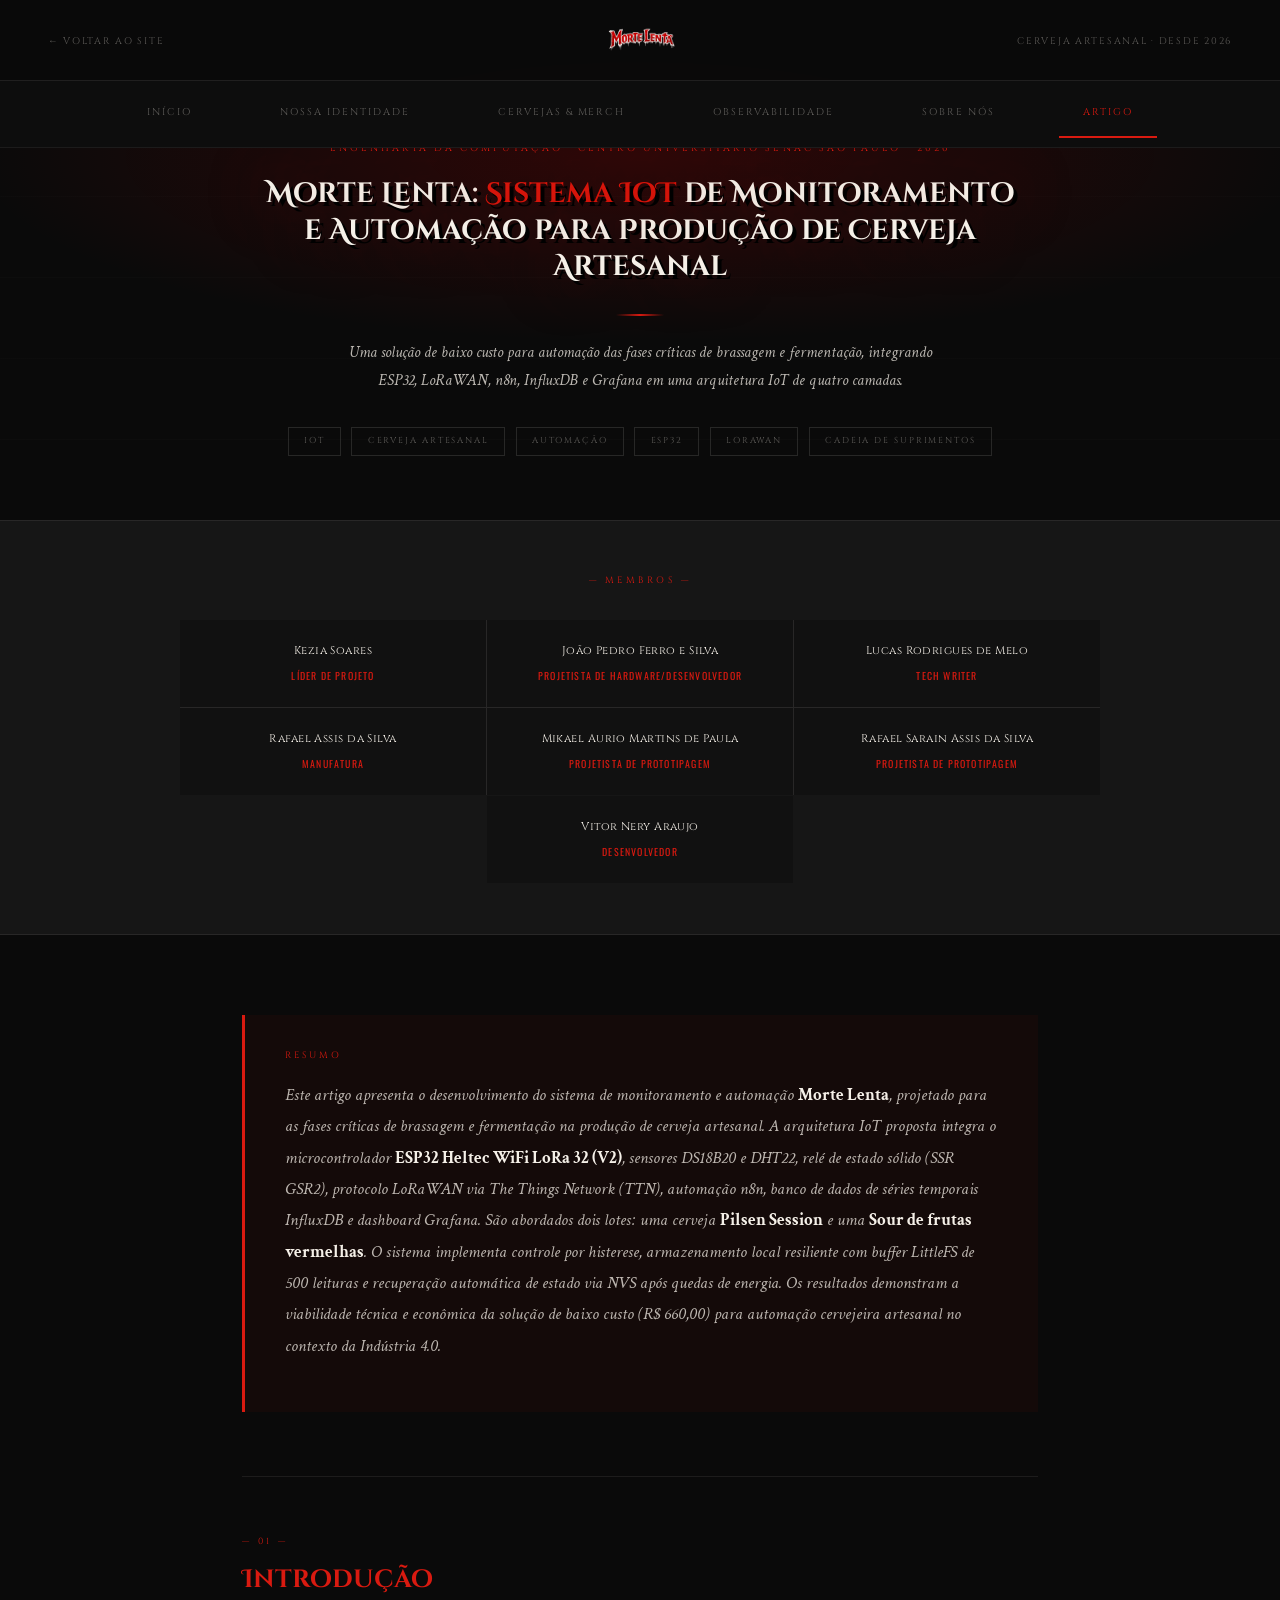
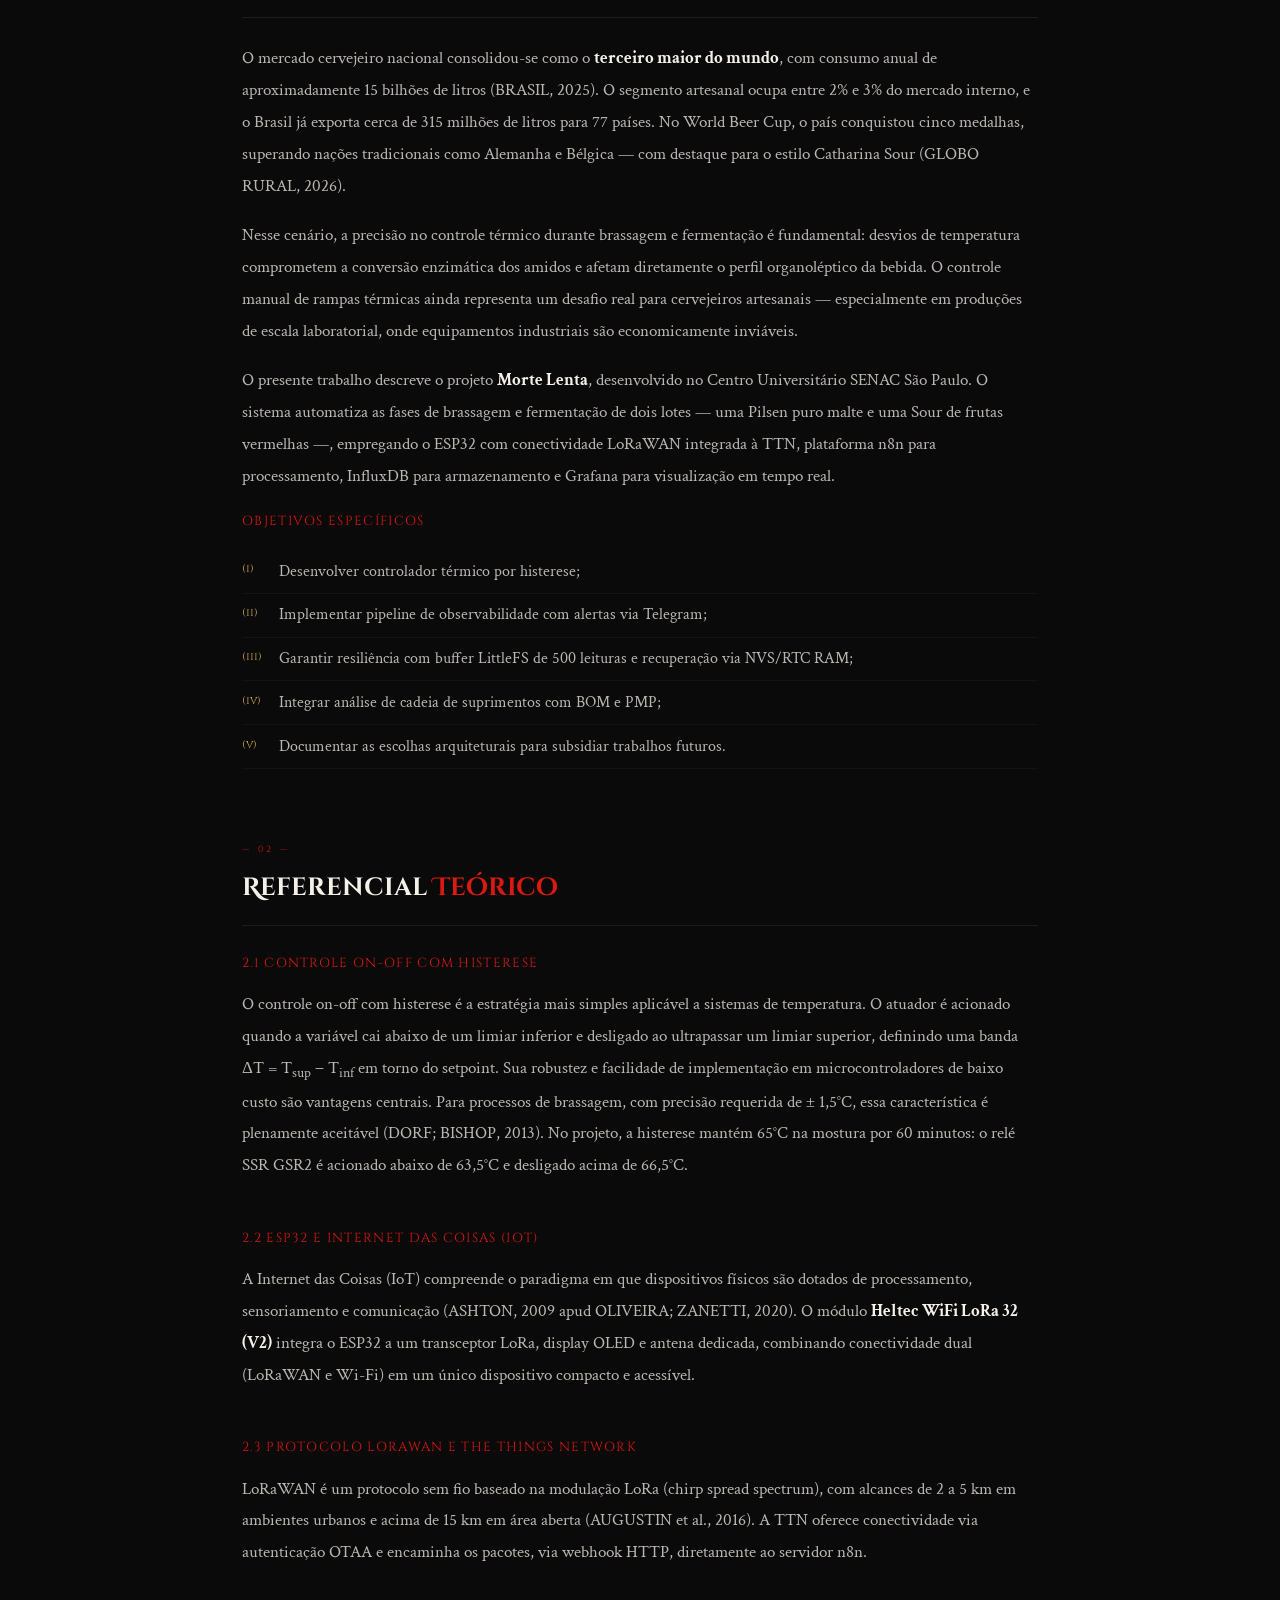
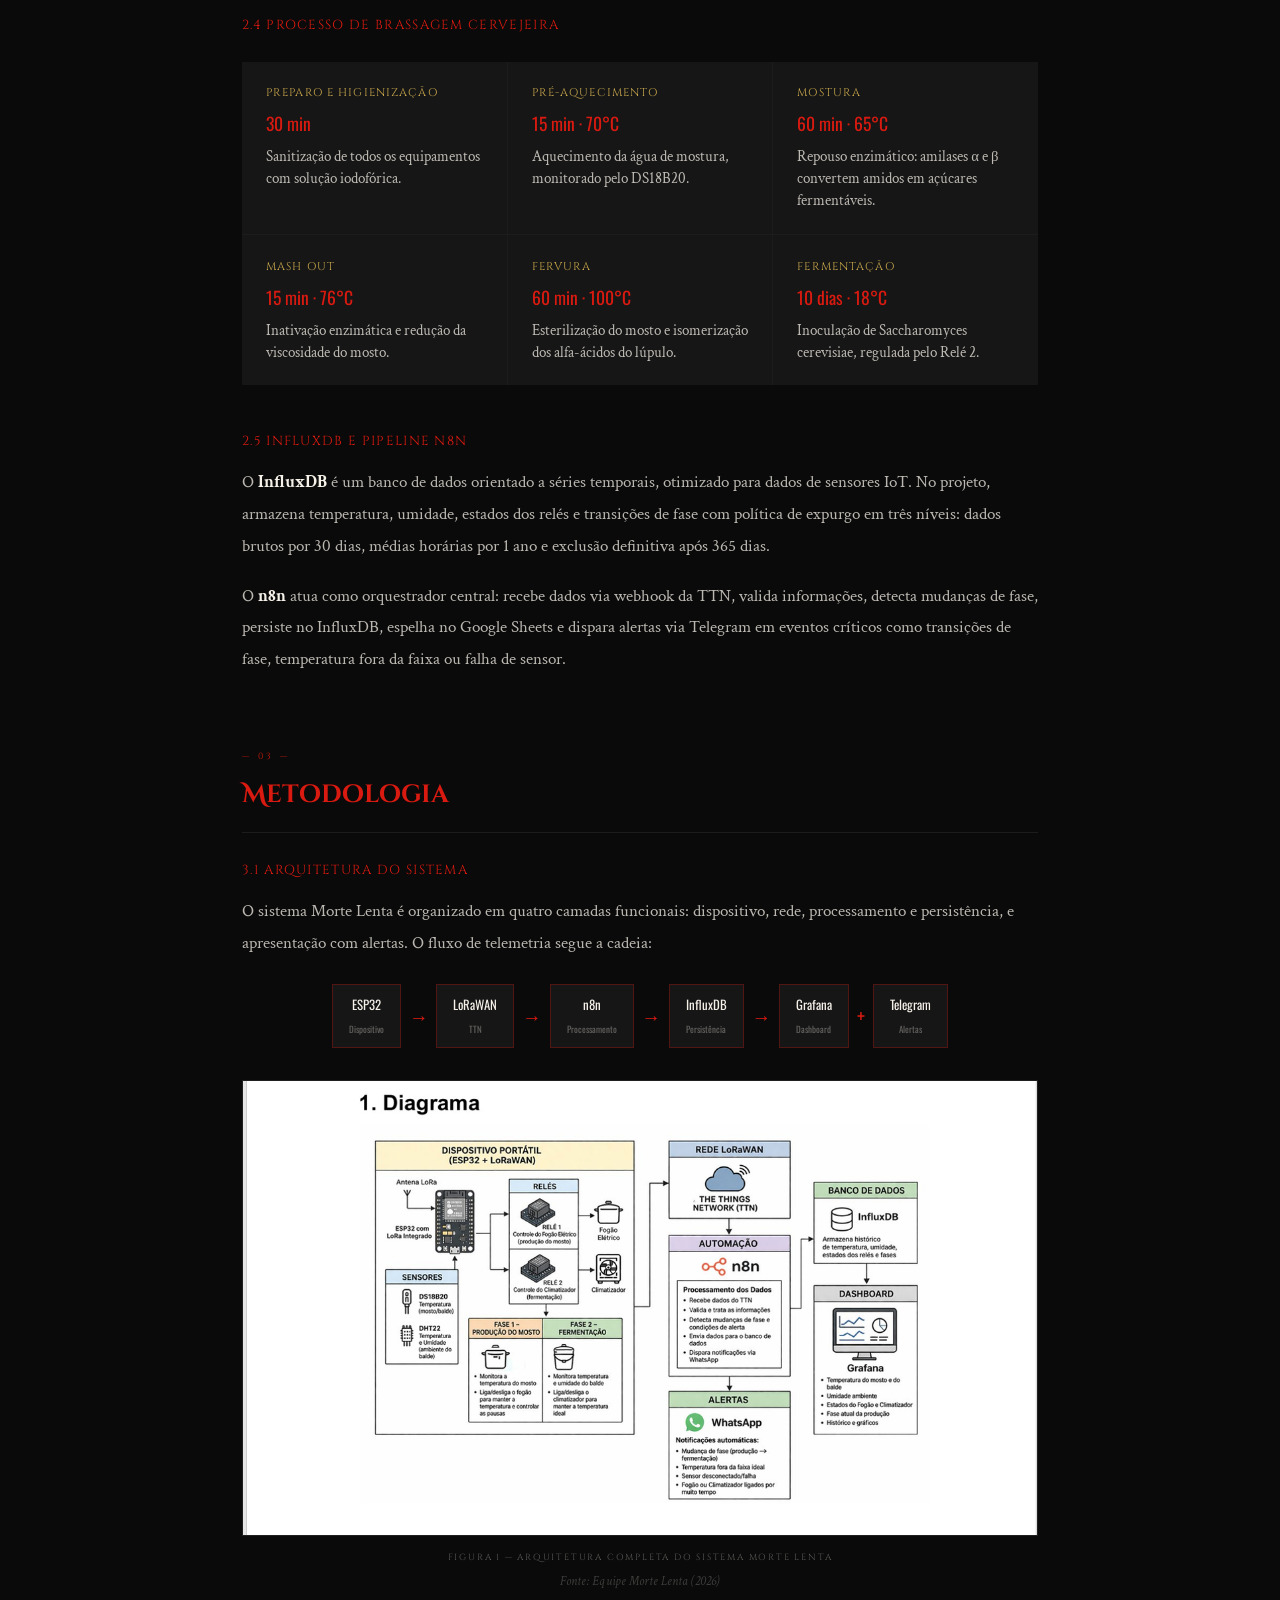
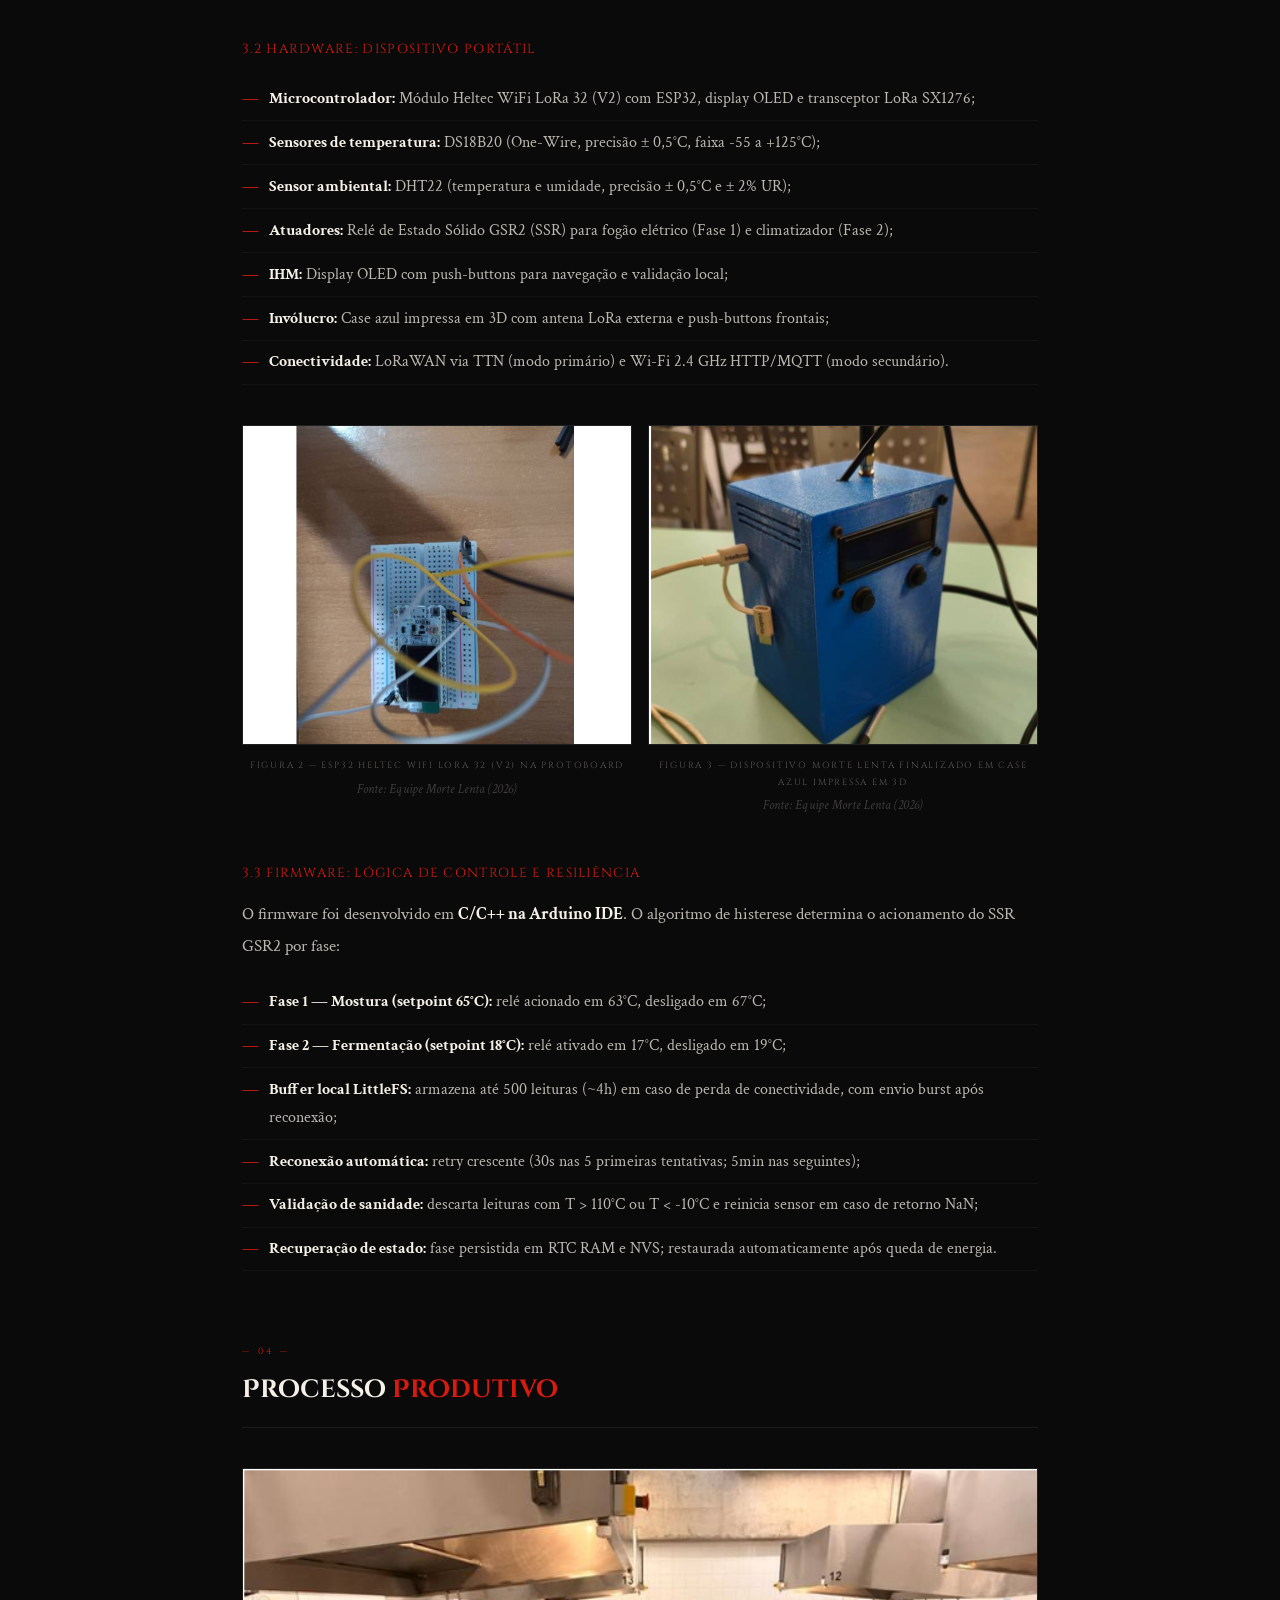
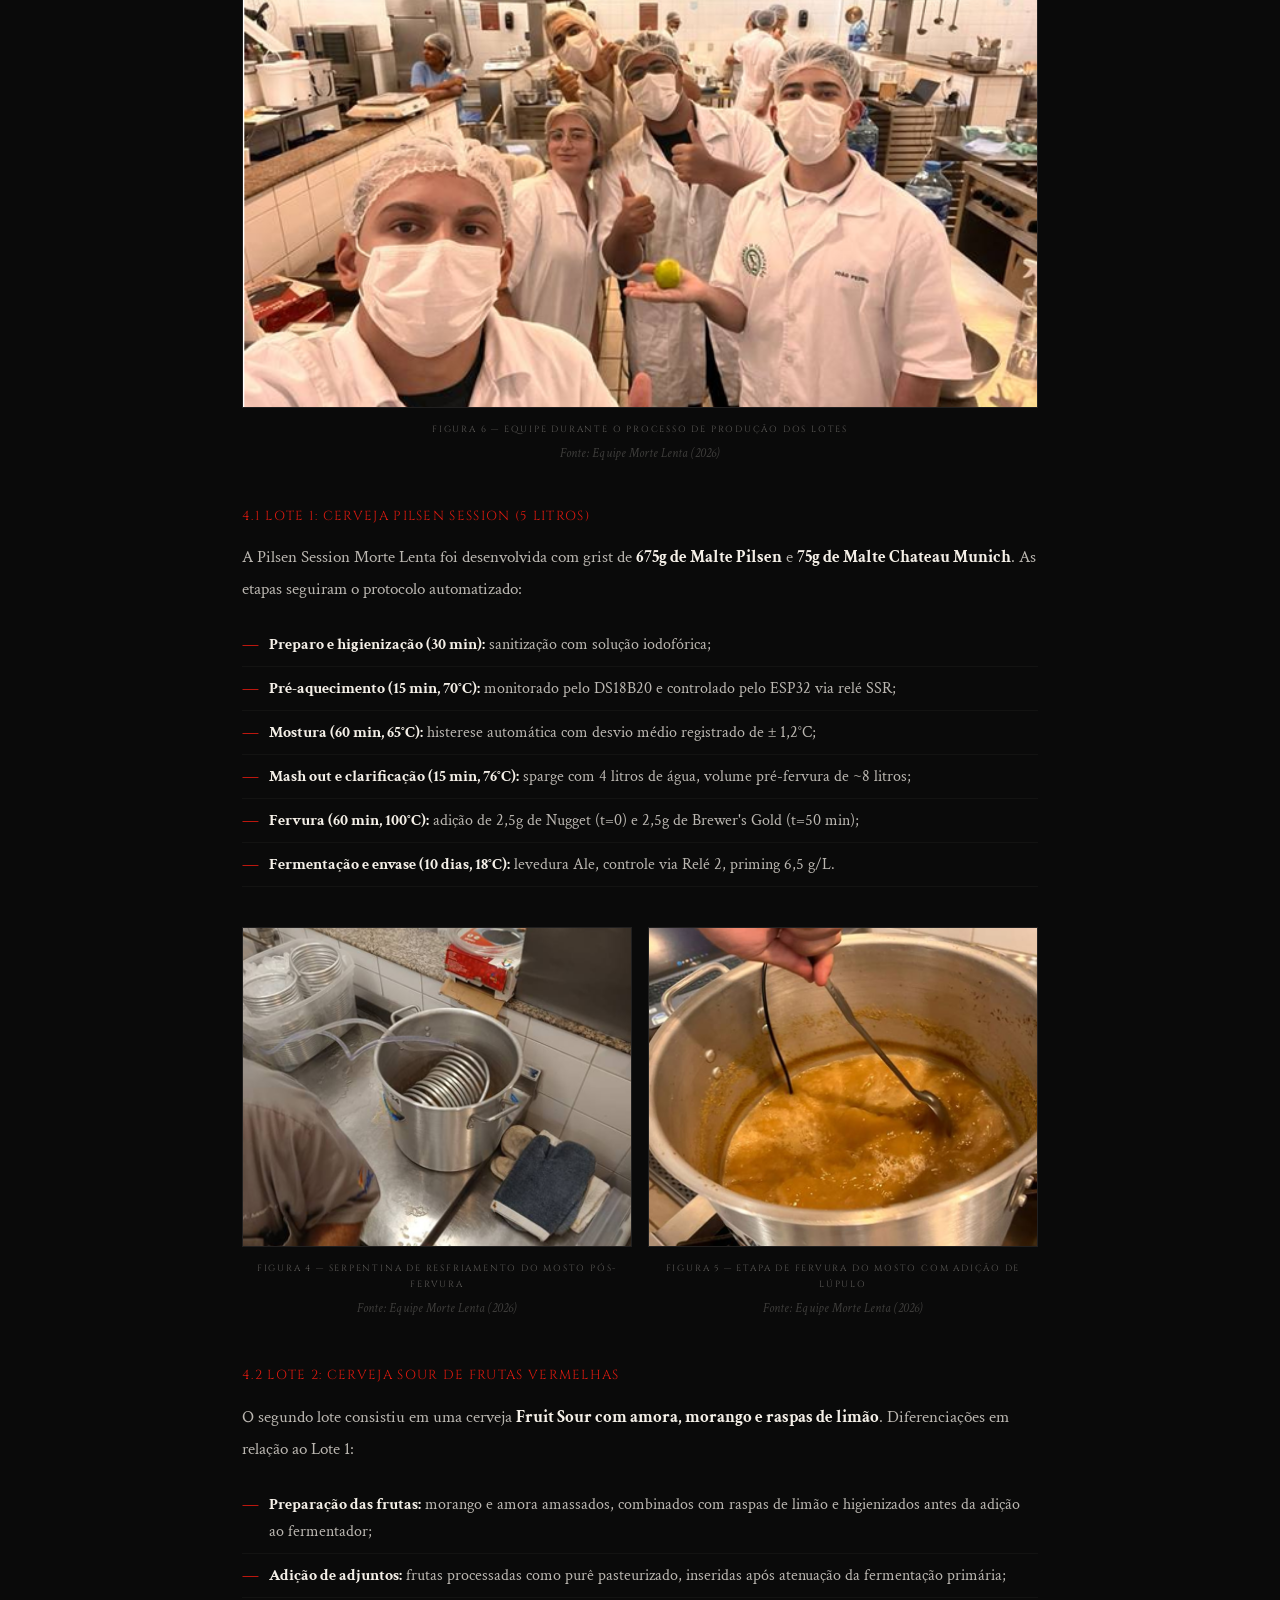
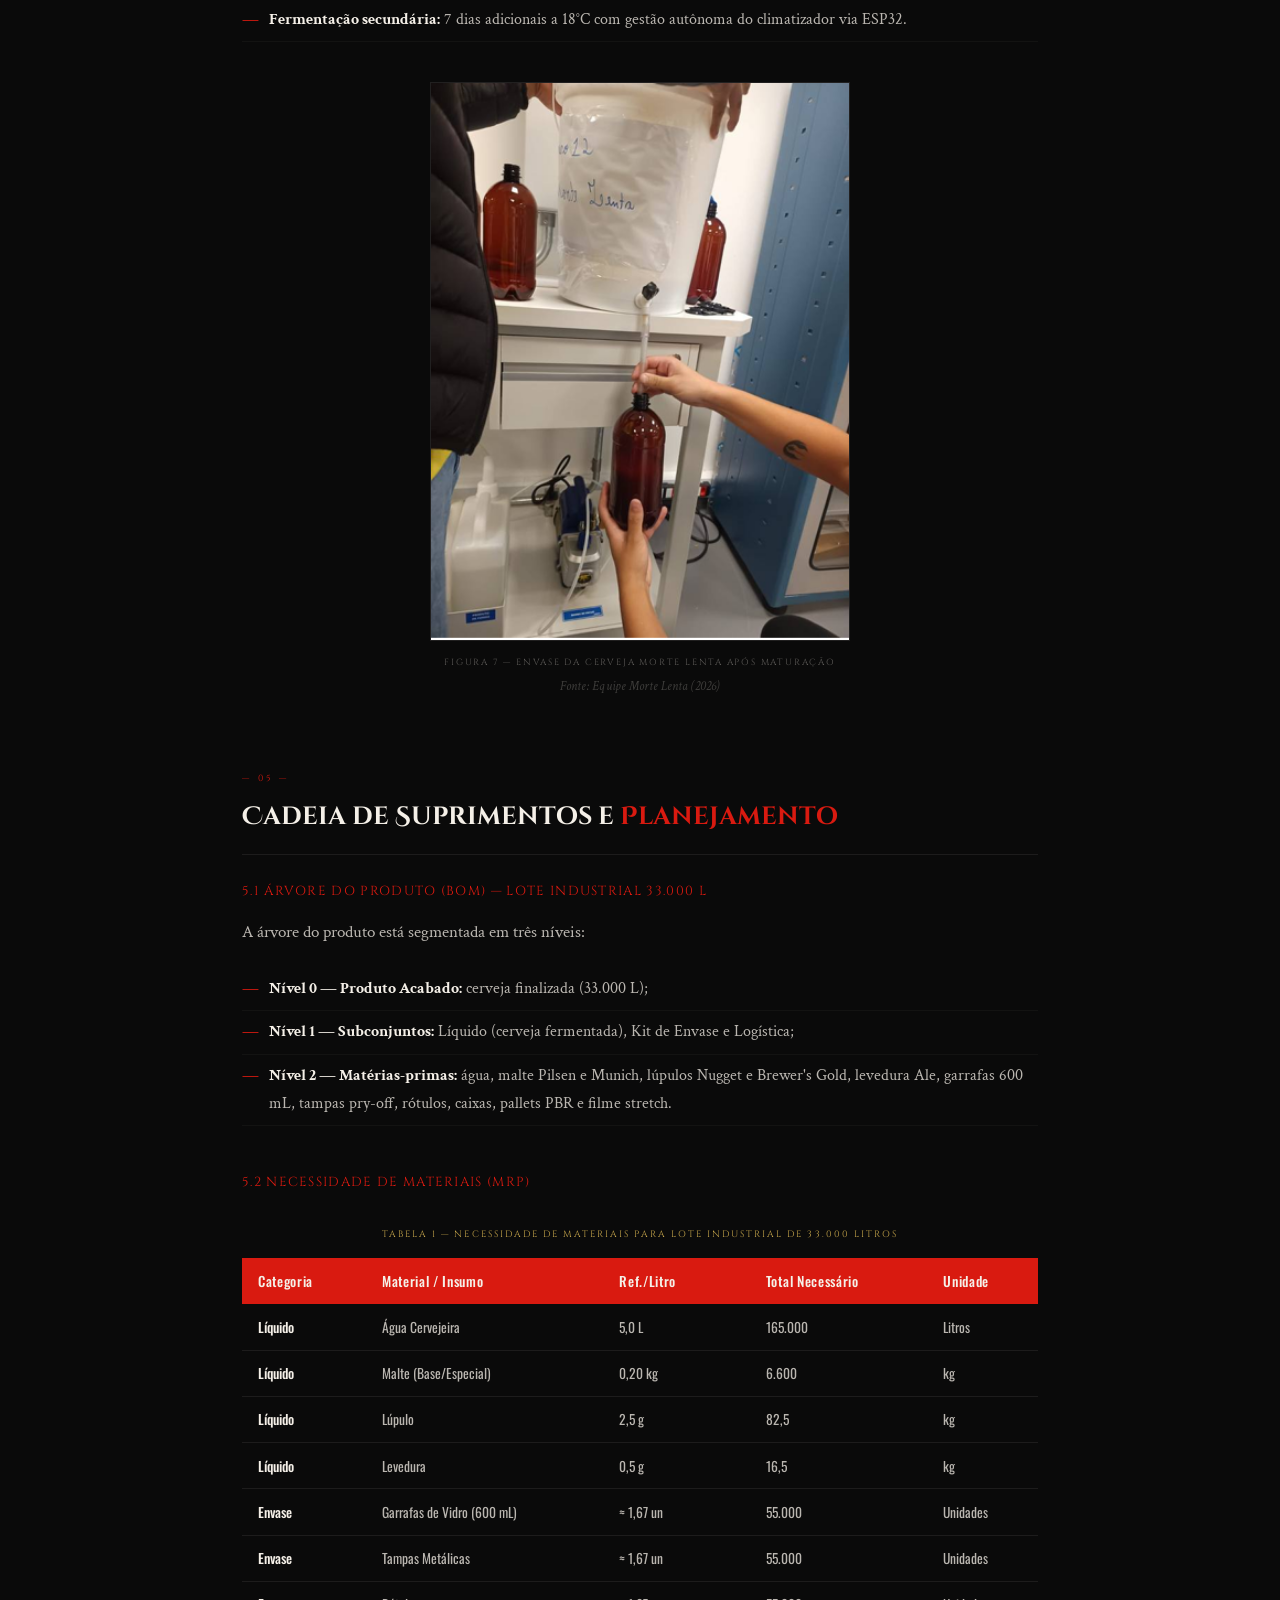
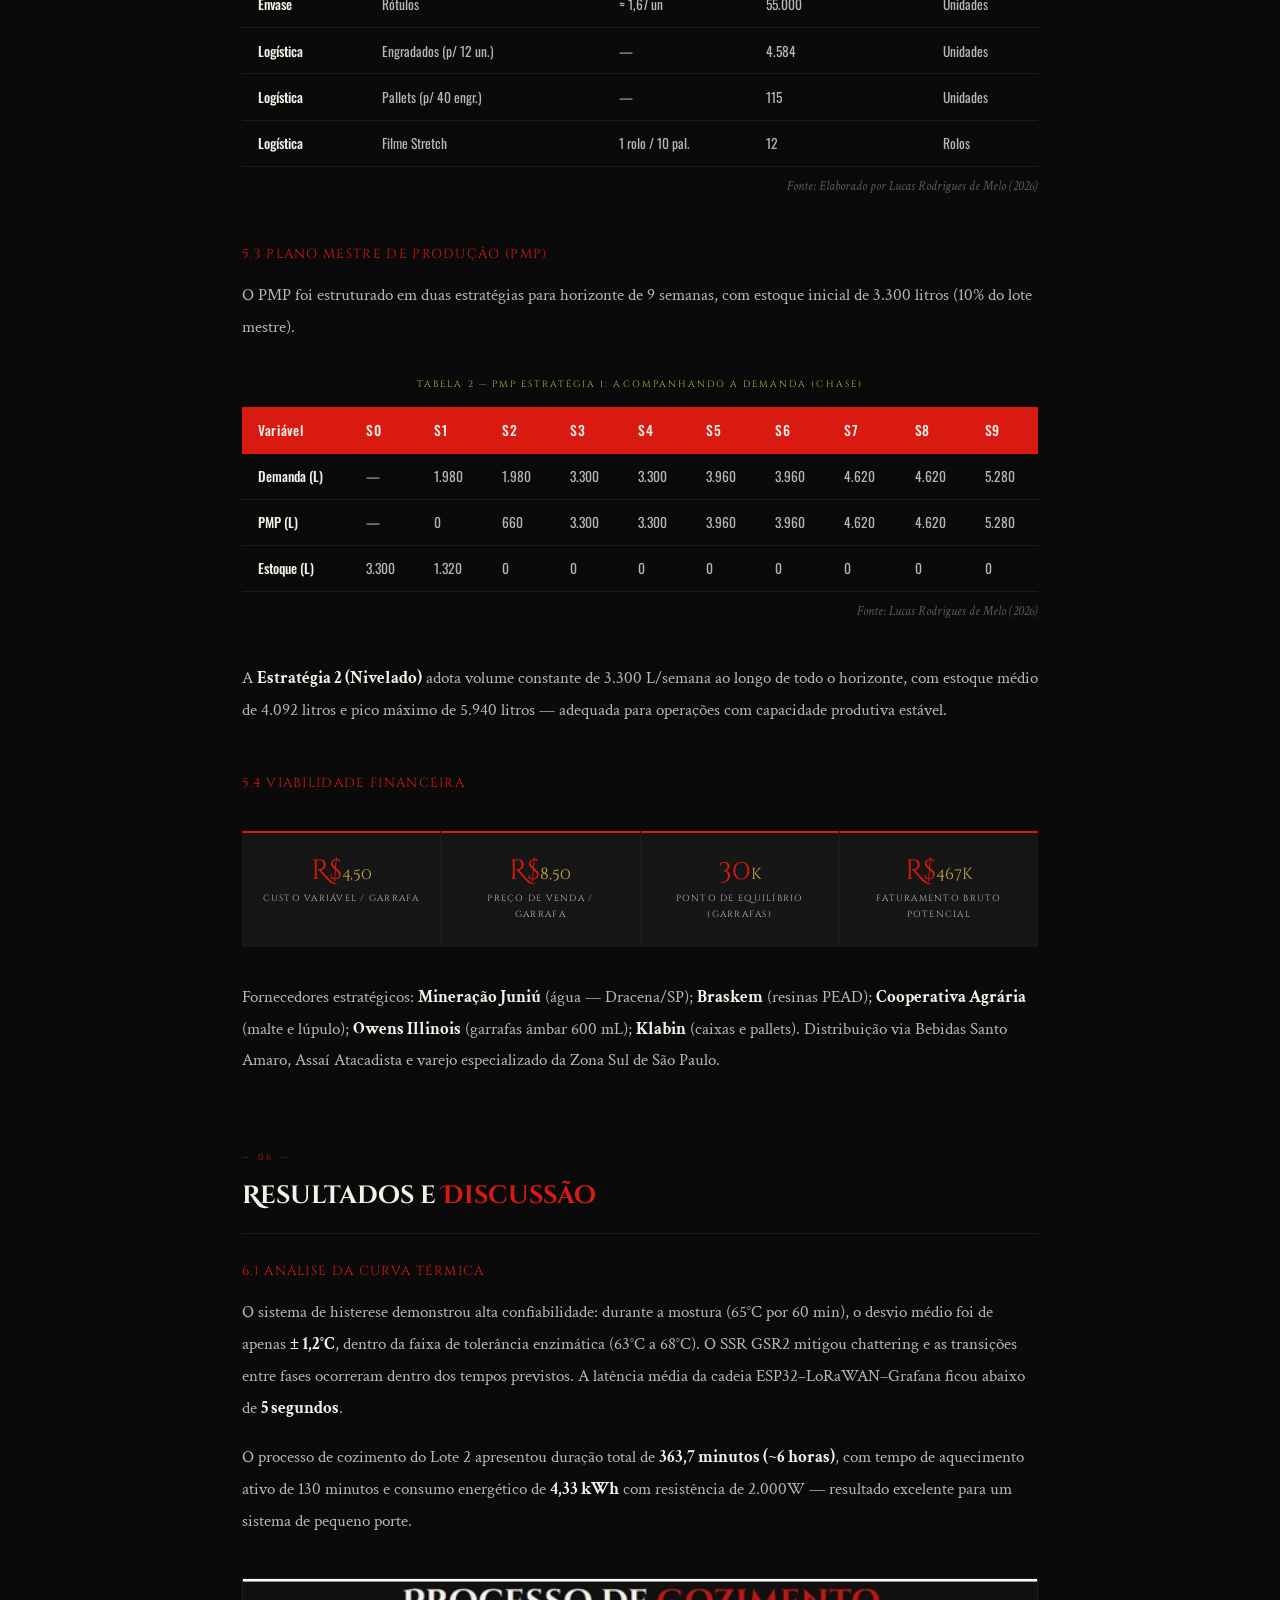
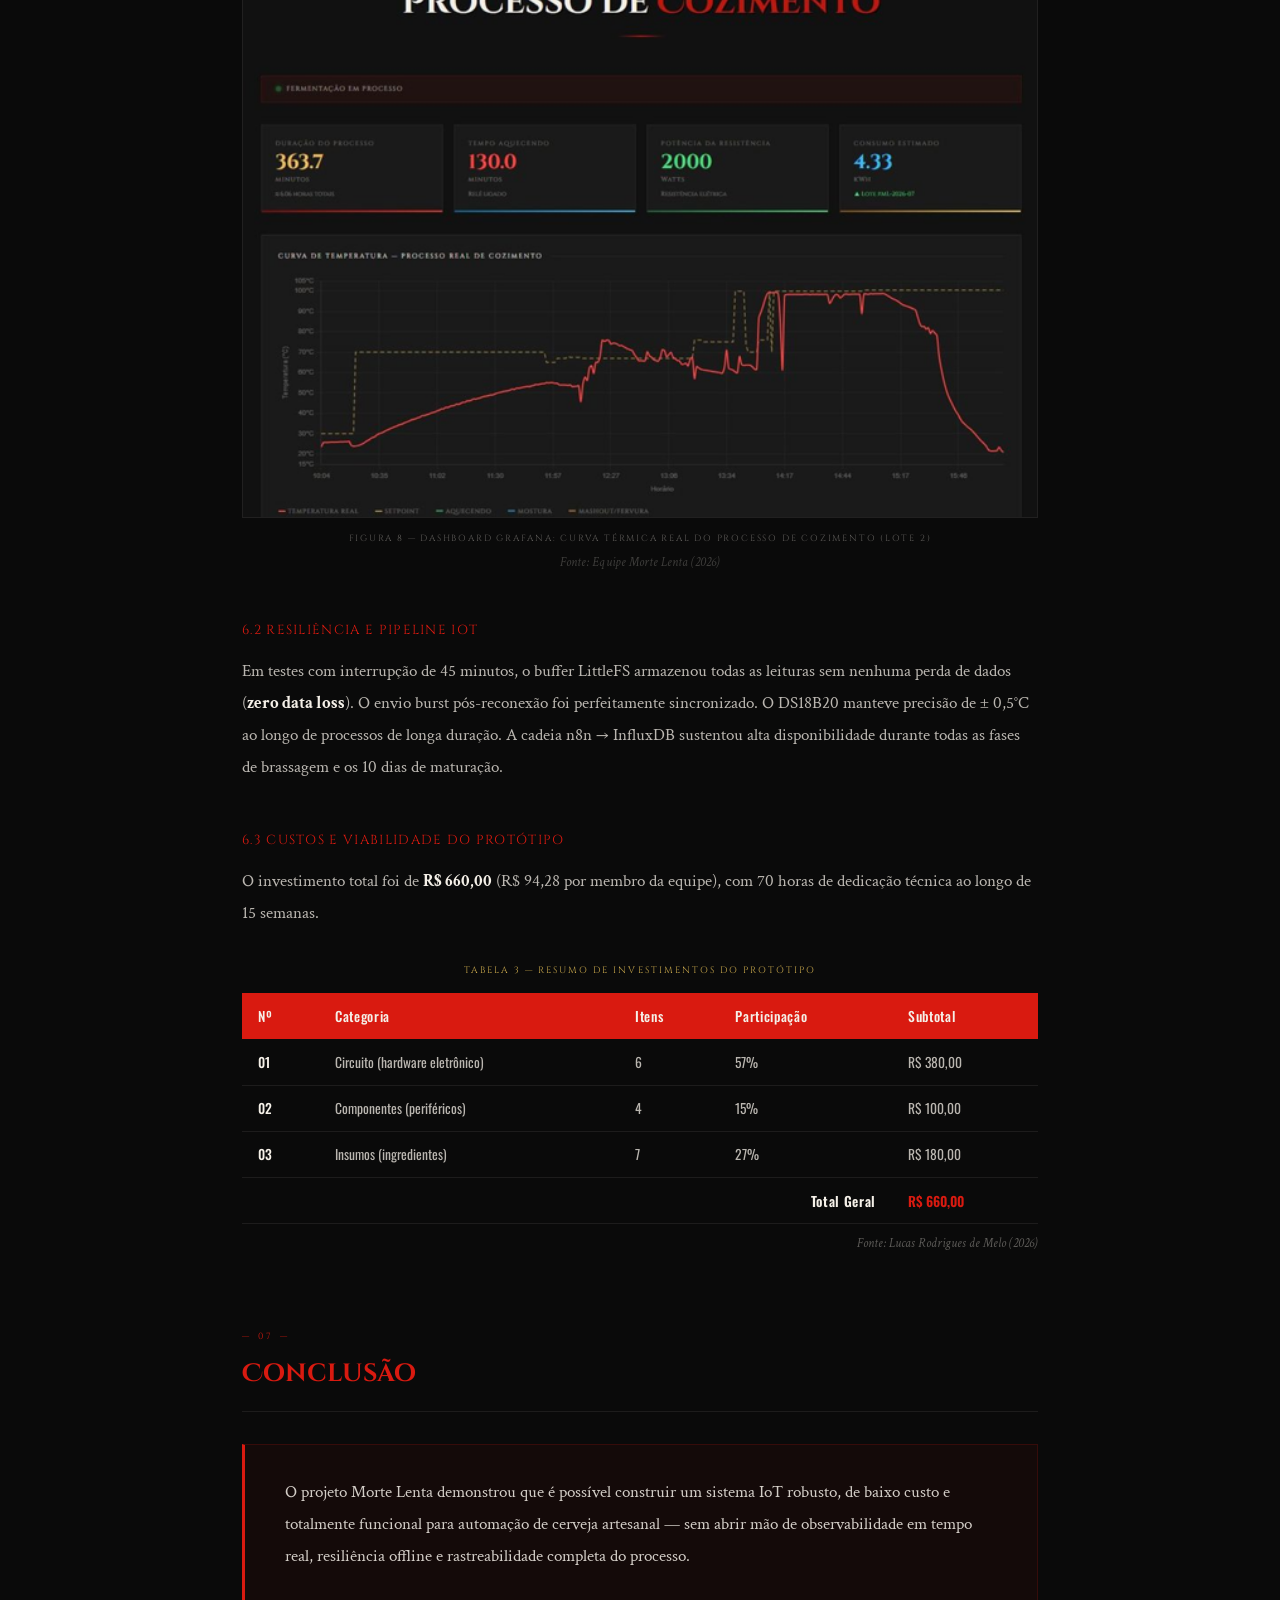
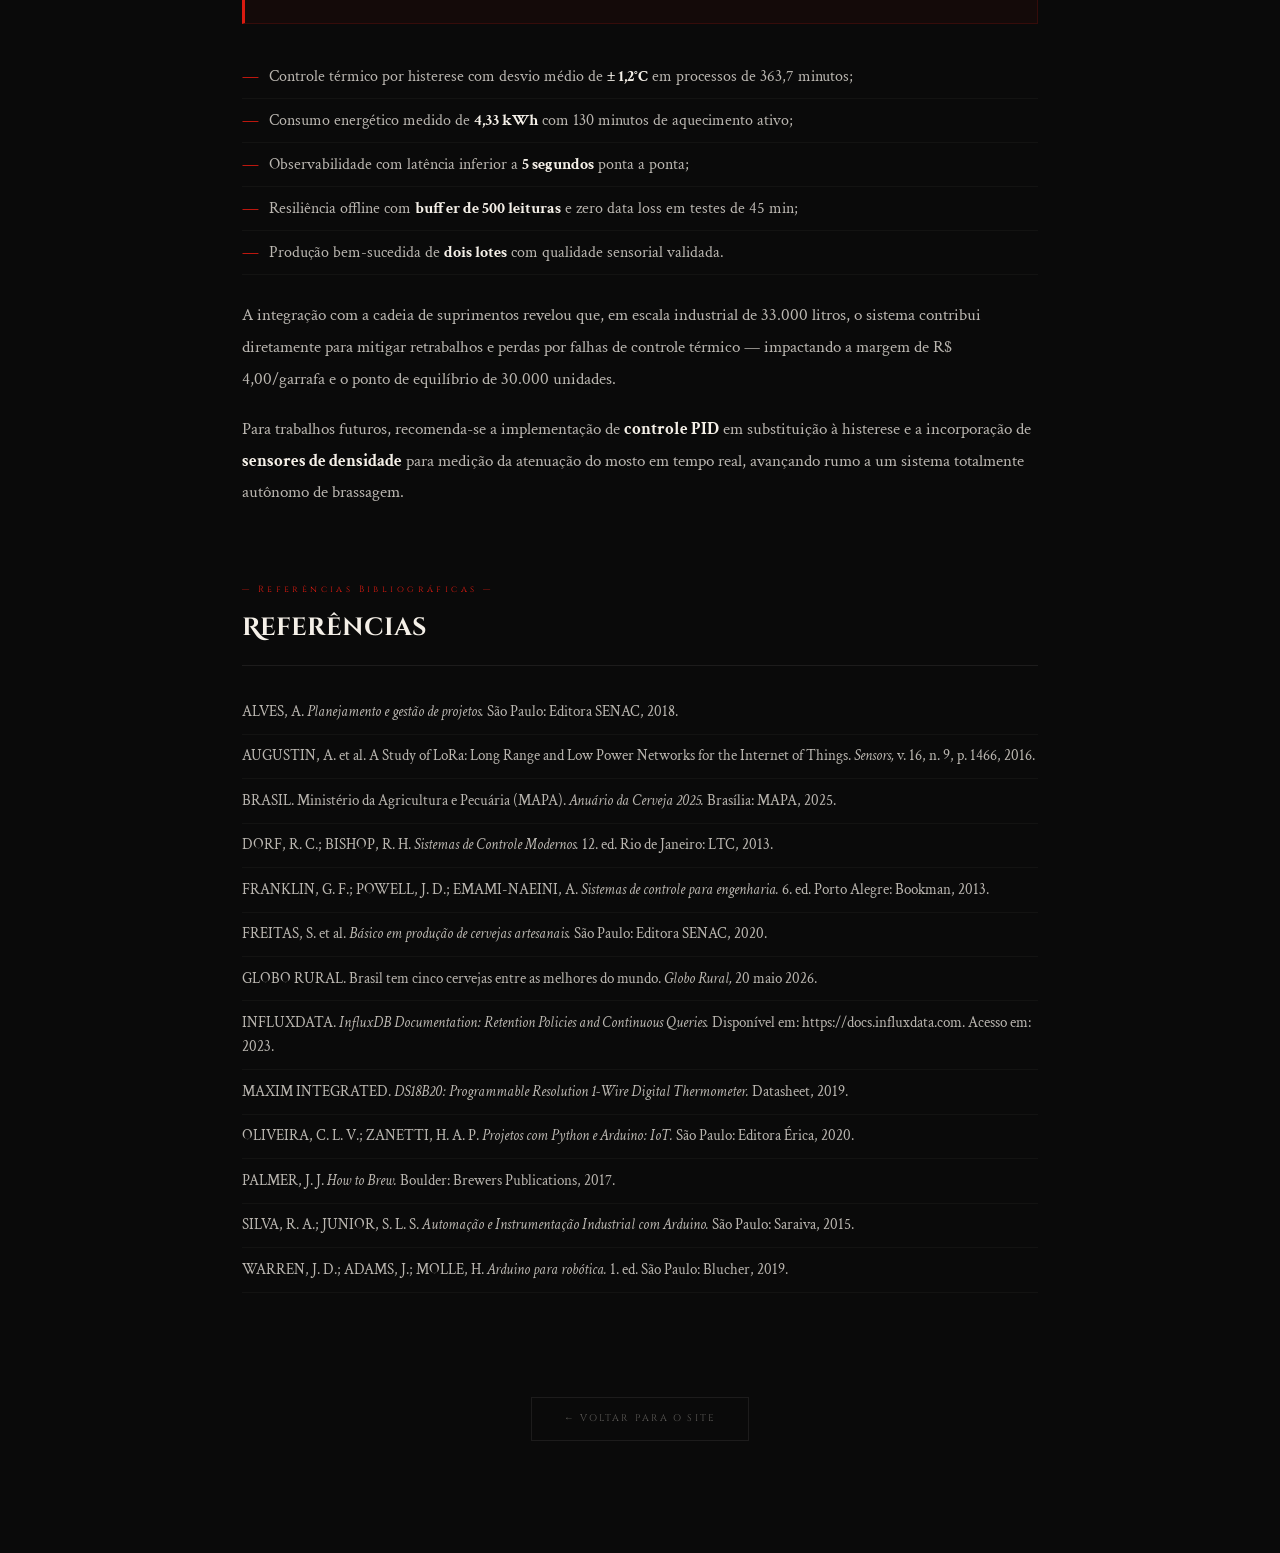
==== artigo.html @ 3409e019 "Update artigo.html" ====
<!DOCTYPE html>
<html lang="pt-BR">
<head>
<meta charset="UTF-8">
<meta name="viewport" content="width=device-width, initial-scale=1.0">
<title>Artigo Científico — Morte Lenta Cervejaria</title>
<link href="https://fonts.googleapis.com/css2?family=Cinzel+Decorative:wght@700;900&family=Cinzel:wght@400;600;700&family=Crimson+Text:ital,wght@0,400;0,600;1,400&family=Oswald:wght@300;400;500;600&display=swap" rel="stylesheet">
<link rel="stylesheet" href="Css/style.css">
<style>
  *, *::before, *::after { box-sizing: border-box; margin: 0; padding: 0; }

  :root {
    --vermelho: #d91a10;
    --dourado: #c9a84c;
    --branco: #f5f0e8;
    --cinza: rgba(245,240,232,0.75);
    --cinza-fraco: rgba(245,240,232,0.35);
    --preto: #0a0a0a;
    --preto2: #111;
    --preto3: #161616;
    --borda: rgba(245,240,232,0.08);
  }

  body {
    background: var(--preto);
    color: var(--branco);
    font-family: 'Crimson Text', serif;
    line-height: 1.8;
  }

  /* ── HEADER FALLBACK ── */
  header {
    position: fixed;
    top: 0; left: 0; right: 0;
    z-index: 100;
    background: rgba(10,10,10,0.97);
    border-bottom: 1px solid var(--borda);
  }
  .header-top {
    display: flex;
    align-items: center;
    justify-content: space-between;
    padding: 0.9rem 3rem;
  }
  .header-logo img { height: 52px; }
  .header-left a, .header-right a {
    font-family: 'Cinzel', serif;
    font-size: 0.6rem;
    letter-spacing: 0.18em;
    text-transform: uppercase;
    color: var(--cinza-fraco);
    text-decoration: none;
    transition: color 0.2s;
  }
  .header-left a:hover, .header-right a:hover { color: var(--vermelho); }
  nav {
    display: flex;
    justify-content: center;
    gap: 2.5rem;
    padding: 0.6rem 3rem;
    border-top: 1px solid var(--borda);
  }
  nav a {
    font-family: 'Cinzel', serif;
    font-size: 0.62rem;
    letter-spacing: 0.2em;
    text-transform: uppercase;
    color: var(--cinza-fraco);
    text-decoration: none;
    transition: color 0.2s;
  }
  nav a:hover, nav a.active { color: var(--vermelho); }

  /* ── HERO ── */
  .artigo-hero {
    min-height: 52vh;
    display: flex;
    flex-direction: column;
    align-items: center;
    justify-content: flex-end;
    padding: 140px 2rem 4rem;
    background:
      radial-gradient(ellipse 80% 55% at 50% 30%, rgba(180,0,0,0.22) 0%, transparent 65%),
      repeating-linear-gradient(0deg, transparent, transparent 80px, rgba(245,240,232,0.012) 80px, rgba(245,240,232,0.012) 81px),
      var(--preto);
    text-align: center;
  }
  .hero-eyebrow {
    font-family: 'Cinzel', serif;
    font-size: 0.6rem;
    letter-spacing: 0.32em;
    text-transform: uppercase;
    color: var(--vermelho);
    margin-bottom: 1.2rem;
    opacity: 0.9;
  }
  .hero-title {
    font-family: 'Cinzel Decorative', serif;
    font-size: clamp(1rem, 2.2vw, 1.75rem);
    font-weight: 700;
    color: var(--branco);
    line-height: 1.3;
    max-width: 760px;
    margin-bottom: 0.4rem;
  }
  .hero-title em { color: var(--vermelho); font-style: normal; }
  .hero-rule {
    width: 48px;
    height: 2px;
    background: linear-gradient(90deg, transparent, var(--vermelho), transparent);
    margin: 1.4rem auto;
  }
  .hero-subtitulo {
    font-family: 'Crimson Text', serif;
    font-style: italic;
    font-size: 1rem;
    color: var(--cinza);
    max-width: 620px;
    line-height: 1.75;
    margin-bottom: 2rem;
  }
  .hero-keywords {
    display: flex;
    gap: 0.65rem;
    flex-wrap: wrap;
    justify-content: center;
  }
  .kw {
    font-family: 'Cinzel', serif;
    font-size: 0.54rem;
    letter-spacing: 0.22em;
    text-transform: uppercase;
    color: var(--cinza-fraco);
    border: 1px solid rgba(245,240,232,0.12);
    padding: 0.35rem 0.95rem;
  }

  /* ── AUTORES ── */
  .autores-section {
    background: var(--preto3);
    border-top: 1px solid var(--borda);
    border-bottom: 1px solid var(--borda);
    padding: 3.2rem 2rem;
  }
  .autores-inner { max-width: 920px; margin: 0 auto; text-align: center; }
  .section-eyebrow {
    font-family: 'Cinzel', serif;
    font-size: 0.58rem;
    letter-spacing: 0.38em;
    text-transform: uppercase;
    color: var(--vermelho);
    margin-bottom: 2rem;
  }
  .autores-grid {
    display: grid;
    grid-template-columns: repeat(3, 1fr);
    gap: 1px;
    background: var(--borda);
  }
  .autores-ultima-linha {
    display: flex;
    justify-content: center;
    background: var(--preto3);
    margin-top: 1px;
  }
  .autores-ultima-linha .autor-card {
    width: calc(33.333% - 0.5px);
  }
  .autor-card {
    background: var(--preto2);
    padding: 1.4rem 1rem;
    transition: background 0.2s;
    text-align: center;
  }
  .autor-card:hover { background: #191919; }
  .autor-nome {
    font-family: 'Cinzel', serif;
    font-size: 0.7rem;
    letter-spacing: 0.04em;
    color: var(--branco);
    margin-bottom: 0.5rem;
    line-height: 1.45;
  }
  .autor-role {
    font-family: 'Oswald', sans-serif;
    font-size: 0.62rem;
    font-weight: 400;
    letter-spacing: 0.12em;
    text-transform: uppercase;
    color: var(--vermelho);
    opacity: 1;
  }

  /* ── CORPO ── */
  .artigo-body {
    max-width: 860px;
    margin: 0 auto;
    padding: 5rem 2rem 7rem;
  }

  /* Resumo */
  .resumo-block {
    background: rgba(192,23,15,0.055);
    border-left: 3px solid var(--vermelho);
    padding: 2rem 2.5rem;
    margin-bottom: 4rem;
  }
  .resumo-label {
    font-family: 'Cinzel', serif;
    font-size: 0.58rem;
    letter-spacing: 0.32em;
    text-transform: uppercase;
    color: var(--vermelho);
    margin-bottom: 1rem;
  }
  .resumo-texto {
    font-family: 'Crimson Text', serif;
    font-style: italic;
    font-size: 1.06rem;
    color: var(--cinza);
    line-height: 1.85;
  }
  .resumo-texto strong { color: var(--branco); font-style: normal; }

  /* Seções */
  .secao { margin-bottom: 4.5rem; }
  .secao-num {
    font-family: 'Cinzel', serif;
    font-size: 0.56rem;
    letter-spacing: 0.38em;
    color: var(--vermelho);
    margin-bottom: 0.55rem;
  }
  .secao-titulo {
    font-family: 'Cinzel Decorative', serif;
    font-size: clamp(1.1rem, 2vw, 1.55rem);
    font-weight: 700;
    color: var(--branco);
    margin-bottom: 1.6rem;
    padding-bottom: 0.9rem;
    border-bottom: 1px solid var(--borda);
  }
  .secao-titulo em { color: var(--vermelho); font-style: normal; }

  .subsecao { margin-bottom: 2.8rem; }
  .subsecao-titulo {
    font-family: 'Cinzel', serif;
    font-size: 0.82rem;
    letter-spacing: 0.1em;
    color: var(--vermelho);
    text-transform: uppercase;
    margin-bottom: 0.85rem;
  }

  p {
    font-family: 'Crimson Text', serif;
    font-size: 1.06rem;
    color: var(--cinza);
    line-height: 1.88;
    margin-bottom: 1.1rem;
  }
  p strong { color: var(--branco); }

  /* Listas */
  ul.lista-artigo, ol.lista-artigo { list-style: none; padding: 0; margin: 1rem 0 1.5rem; }
  ul.lista-artigo li {
    font-family: 'Crimson Text', serif;
    font-size: 1rem;
    color: var(--cinza);
    line-height: 1.72;
    padding: 0.48rem 0 0.48rem 1.7rem;
    border-bottom: 1px solid rgba(245,240,232,0.04);
    position: relative;
  }
  ul.lista-artigo li::before {
    content: "—";
    color: var(--vermelho);
    position: absolute;
    left: 0;
    font-weight: bold;
  }
  ul.lista-artigo li strong { color: var(--branco); }
  ol.lista-artigo { counter-reset: obj; }
  ol.lista-artigo li {
    counter-increment: obj;
    font-family: 'Crimson Text', serif;
    font-size: 1rem;
    color: var(--cinza);
    line-height: 1.72;
    padding: 0.48rem 0 0.48rem 2.3rem;
    border-bottom: 1px solid rgba(245,240,232,0.04);
    position: relative;
  }
  ol.lista-artigo li::before {
    content: "(" counter(obj, lower-roman) ")";
    color: var(--dourado);
    position: absolute;
    left: 0;
    font-family: 'Cinzel', serif;
    font-size: 0.7rem;
    top: 0.58rem;
  }

  /* ── FIGURAS ── */
  .figura-bloco {
    margin: 2.5rem 0;
    display: flex;
    flex-direction: column;
    align-items: center;
  }
  .figura-bloco img {
    width: 100%;
    max-width: 720px;
    max-height: 480px;
    object-fit: contain;
    display: block;
    border: 1px solid var(--borda);
    background: #0e0e0e;
  }
  /* Diagrama e dashboard ocupam largura total */
  .figura-bloco.figura-larga img {
    max-width: 100%;
    max-height: 540px;
    object-fit: cover;
    object-position: top;
  }
  /* Fotos verticais (retrato) ficam mais estreitas */
  .figura-bloco.figura-retrato img {
    max-width: 420px;
    max-height: 560px;
    object-fit: cover;
  }
  /* Duplas lado a lado */
  .figuras-duplas {
    display: grid;
    grid-template-columns: 1fr 1fr;
    gap: 1rem;
    margin: 2.5rem 0;
  }
  .figuras-duplas .figura-bloco { margin: 0; }
  .figuras-duplas .figura-bloco img {
    width: 100%;
    height: 320px;
    object-fit: cover;
    border: 1px solid var(--borda);
    background: #0e0e0e;
  }
  .figura-caption {
    font-family: 'Cinzel', serif;
    font-size: 0.56rem;
    letter-spacing: 0.2em;
    text-transform: uppercase;
    color: var(--cinza-fraco);
    margin-top: 0.8rem;
    text-align: center;
  }
  .figura-fonte {
    font-family: 'Crimson Text', serif;
    font-style: italic;
    font-size: 0.8rem;
    color: rgba(245,240,232,0.22);
    text-align: center;
    margin-top: 0.3rem;
  }

  /* Destaque cards */
  .destaque-grid {
    display: grid;
    grid-template-columns: repeat(auto-fit, minmax(175px, 1fr));
    gap: 1px;
    background: var(--borda);
    margin: 2.2rem 0;
  }
  .destaque-card {
    background: var(--preto3);
    border-top: 2px solid var(--vermelho);
    padding: 1.5rem 1.2rem;
    text-align: center;
  }
  .destaque-val {
    font-family: 'Cinzel Decorative', serif;
    font-size: 1.75rem;
    color: var(--vermelho);
    line-height: 1;
    margin-bottom: 0.35rem;
  }
  .destaque-val span { font-size: 1rem; color: var(--dourado); }
  .destaque-desc {
    font-family: 'Cinzel', serif;
    font-size: 0.56rem;
    letter-spacing: 0.14em;
    text-transform: uppercase;
    color: var(--cinza);
  }

  /* Fases */
  .fases-grid {
    display: grid;
    grid-template-columns: repeat(auto-fit, minmax(215px, 1fr));
    gap: 1px;
    background: var(--borda);
    margin: 1.5rem 0 2rem;
  }
  .fase-item { background: var(--preto3); padding: 1.35rem 1.5rem; }
  .fase-titulo {
    font-family: 'Cinzel', serif;
    font-size: 0.7rem;
    letter-spacing: 0.1em;
    text-transform: uppercase;
    color: var(--dourado);
    margin-bottom: 0.3rem;
  }
  .fase-tempo {
    font-family: 'Oswald', sans-serif;
    font-size: 1.1rem;
    color: var(--vermelho);
    margin-bottom: 0.4rem;
  }
  .fase-desc {
    font-family: 'Crimson Text', serif;
    font-size: 0.92rem;
    color: var(--cinza);
    line-height: 1.5;
  }

  /* Arquitetura flow */
  .arq-flow {
    display: flex;
    flex-wrap: wrap;
    align-items: center;
    justify-content: center;
    gap: 0.5rem;
    margin: 1.5rem 0 0.5rem;
    font-family: 'Oswald', sans-serif;
    font-size: 0.8rem;
  }
  .arq-node {
    background: var(--preto3);
    border: 1px solid rgba(192,23,15,0.35);
    padding: 0.5rem 1rem;
    color: var(--branco);
    text-align: center;
    white-space: nowrap;
  }
  .arq-arrow { color: var(--vermelho); font-size: 1.2rem; line-height: 1; }

  /* Tabelas */
  .tabela-wrapper { overflow-x: auto; margin: 2rem 0 2.5rem; }
  .tabela-caption {
    font-family: 'Cinzel', serif;
    font-size: 0.58rem;
    letter-spacing: 0.22em;
    text-transform: uppercase;
    color: var(--dourado);
    margin-bottom: 0.9rem;
    text-align: center;
  }
  table { width: 100%; border-collapse: collapse; font-family: 'Oswald', sans-serif; font-size: 0.85rem; }
  thead tr { background: var(--vermelho); }
  thead th { padding: 0.7rem 1rem; text-align: left; color: var(--branco); font-weight: 500; letter-spacing: 0.05em; white-space: nowrap; }
  tbody tr { border-bottom: 1px solid var(--borda); transition: background 0.15s; }
  tbody tr:hover { background: rgba(245,240,232,0.025); }
  tbody td { padding: 0.65rem 1rem; color: var(--cinza); }
  tbody td:first-child { color: var(--branco); font-weight: 500; }
  .tabela-fonte { font-family: 'Crimson Text', serif; font-style: italic; font-size: 0.8rem; color: var(--cinza-fraco); text-align: right; margin-top: 0.5rem; }

  /* Conclusão */
  .conclusao-box {
    background: rgba(192,23,15,0.055);
    border: 1px solid rgba(192,23,15,0.2);
    border-left: 3px solid var(--vermelho);
    padding: 2rem 2.5rem;
    margin: 2rem 0;
  }
  .conclusao-box p { font-size: 1.06rem; color: rgba(245,240,232,0.85); }

  /* Refs */
  .refs-list { list-style: none; padding: 0; }
  .refs-list li {
    font-family: 'Crimson Text', serif;
    font-size: 0.92rem;
    color: var(--cinza);
    padding: 0.6rem 0;
    border-bottom: 1px solid rgba(245,240,232,0.04);
    line-height: 1.65;
  }

  .divider { width: 100%; height: 1px; background: var(--borda); margin: 3.5rem 0; }

  .btn-voltar {
    display: inline-flex;
    align-items: center;
    gap: 0.6rem;
    font-family: 'Cinzel', serif;
    font-size: 0.6rem;
    letter-spacing: 0.22em;
    text-transform: uppercase;
    color: var(--cinza-fraco);
    text-decoration: none;
    border: 1px solid var(--borda);
    padding: 0.8rem 2rem;
    transition: all 0.2s;
    margin-top: 2rem;
  }
  .btn-voltar:hover { color: var(--vermelho); border-color: rgba(192,23,15,0.4); }

  /* ── RESPONSIVE ── */
  @media (max-width: 768px) {
    .header-top { padding: 0.7rem 1rem; }
    .header-logo img { height: 38px; }
    .header-right { display: none; }
    nav { gap: 1rem; padding: 0.5rem 0.8rem; overflow-x: auto; white-space: nowrap; font-size: 0.55rem; }
    .artigo-hero { padding: 120px 1.2rem 3rem; min-height: auto; }
    .hero-title { font-size: clamp(0.95rem, 4vw, 1.4rem); }
    .hero-subtitulo { font-size: 0.95rem; }
    .hero-keywords { gap: 0.4rem; }
    .kw { font-size: 0.5rem; padding: 0.3rem 0.7rem; }
    .artigo-body { padding: 2.5rem 1rem 4rem; }
    .resumo-block { padding: 1.2rem 1.2rem; }
    .resumo-texto { font-size: 0.98rem; }
    .autores-section { padding: 2rem 1rem; }
    .autores-grid { grid-template-columns: 1fr 1fr; }
    .autores-ultima-linha .autor-card { width: 50%; }
    .autor-nome { font-size: 0.65rem; }
    .fases-grid { grid-template-columns: 1fr; }
    .figuras-duplas { grid-template-columns: 1fr; }
    .figuras-duplas .figura-bloco img { height: 240px; }
    .figura-bloco.figura-retrato img { max-width: 100%; }
    .destaque-grid { grid-template-columns: 1fr 1fr; }
    .destaque-val { font-size: 1.4rem; }
    table { font-size: 0.75rem; }
    thead th, tbody td { padding: 0.5rem 0.6rem; }
    .conclusao-box { padding: 1.2rem 1.2rem; }
    p { font-size: 1rem; }
  }
  @media (max-width: 480px) {
    .header-top { padding: 0.6rem 0.8rem; }
    nav { gap: 0.8rem; font-size: 0.5rem; }
    .artigo-hero { padding: 110px 1rem 2.5rem; }
    .hero-title { font-size: clamp(0.88rem, 5vw, 1.2rem); }
    .hero-eyebrow { font-size: 0.52rem; letter-spacing: 0.2em; }
    .autores-grid { grid-template-columns: 1fr; }
    .autores-ultima-linha .autor-card { width: 100%; }
    .destaque-grid { grid-template-columns: 1fr 1fr; }
    .arq-flow { flex-direction: column; align-items: center; }
    .arq-arrow { transform: rotate(90deg); }
    .secao-titulo { font-size: 1rem; }
    .subsecao-titulo { font-size: 0.75rem; }
    .tabela-wrapper { font-size: 0.7rem; }
    thead th, tbody td { padding: 0.4rem 0.5rem; white-space: normal; }
    .resumo-block { padding: 1rem; }
    .conclusao-box { padding: 1rem; }
  }
</style>
</head>
<body>

<!-- HEADER -->
<header>
  <div class="header-top">
    <div class="header-left">
      <div class="header-social"><a href="index.html">← Voltar ao site</a></div>
    </div>
    <div class="header-logo">
      <img src="Imagens/Ml_image.png" alt="Morte Lenta">
    </div>
    <div class="header-right">
      <div class="header-social"><a href="#">Cerveja Artesanal · Desde 2026</a></div>
    </div>
  </div>
  <nav>
    <a href="index.html">Início</a>
    <a href="index.html#identidade">Nossa Identidade</a>
    <a href="index.html#cervejas">Cervejas &amp; Merch</a>
    <a href="index.html#observabilidade">Observabilidade</a>
    <a href="index.html#sobre">Sobre Nós</a>
    <a href="artigo.html" class="active">Artigo</a>
  </nav>
</header>


<!-- HERO -->
<section class="artigo-hero">
  <div class="hero-eyebrow">Engenharia da Computação · Centro Universitário SENAC São Paulo · 2026</div>
  <h1 class="hero-title">Morte Lenta: <em>Sistema IoT</em> de Monitoramento e Automação para Produção de Cerveja Artesanal</h1>
  <div class="hero-rule"></div>
  <p class="hero-subtitulo">
    Uma solução de baixo custo para automação das fases críticas de brassagem e fermentação, integrando ESP32, LoRaWAN, n8n, InfluxDB e Grafana em uma arquitetura IoT de quatro camadas.
  </p>
  <div class="hero-keywords">
    <span class="kw">IoT</span>
    <span class="kw">Cerveja Artesanal</span>
    <span class="kw">Automação</span>
    <span class="kw">ESP32</span>
    <span class="kw">LoRaWAN</span>
    <span class="kw">Cadeia de Suprimentos</span>
  </div>
</section>


<!-- AUTORES -->
<section class="autores-section">
  <div class="autores-inner">
    <div class="section-eyebrow">— Membros —</div>
    <div class="autores-grid">
      <div class="autor-card">
        <div class="autor-nome">Kezia Soares</div>
        <div class="autor-role">Líder de Projeto</div>
      </div>
      <div class="autor-card">
        <div class="autor-nome">João Pedro Ferro e Silva</div>
        <div class="autor-role">Projetista de Hardware/Desenvolvedor</div>
      </div>
      <div class="autor-card">
        <div class="autor-nome">Lucas Rodrigues de Melo</div>
        <div class="autor-role">Tech Writer</div>
      </div>
      <div class="autor-card">
        <div class="autor-nome">Rafael Assis da Silva</div>
        <div class="autor-role">Manufatura</div>
      </div>
           <div class="autor-card">
        <div class="autor-nome">Mikael Aurio Martins de Paula</div>
        <div class="autor-role">Projetista de Prototipagem</div>
      </div>
      <div class="autor-card">
        <div class="autor-nome">Rafael Sarain Assis da Silva</div>
        <div class="autor-role">Projetista de Prototipagem</div>
      </div>
    </div>
    <div class="autores-ultima-linha">
      <div class="autor-card">
        <div class="autor-nome">Vitor Nery Araujo</div>
        <div class="autor-role">Desenvolvedor</div>
      </div>
    </div>
  </div>
</section>


<!-- CORPO -->
<main class="artigo-body">

  <!-- RESUMO -->
  <div class="resumo-block">
    <div class="resumo-label">Resumo</div>
    <p class="resumo-texto">
      Este artigo apresenta o desenvolvimento do sistema de monitoramento e automação <strong>Morte Lenta</strong>, projetado para as fases críticas de brassagem e fermentação na produção de cerveja artesanal. A arquitetura IoT proposta integra o microcontrolador <strong>ESP32 Heltec WiFi LoRa 32 (V2)</strong>, sensores DS18B20 e DHT22, relé de estado sólido (SSR GSR2), protocolo LoRaWAN via The Things Network (TTN), automação n8n, banco de dados de séries temporais InfluxDB e dashboard Grafana. São abordados dois lotes: uma cerveja <strong>Pilsen Session</strong> e uma <strong>Sour de frutas vermelhas</strong>. O sistema implementa controle por histerese, armazenamento local resiliente com buffer LittleFS de 500 leituras e recuperação automática de estado via NVS após quedas de energia. Os resultados demonstram a viabilidade técnica e econômica da solução de baixo custo (R$ 660,00) para automação cervejeira artesanal no contexto da Indústria 4.0.
    </p>
  </div>

  <div class="divider"></div>

  <!-- 01 — INTRODUÇÃO -->
  <section class="secao">
    <div class="secao-num">— 01 —</div>
    <h2 class="secao-titulo"><em>Introdução</em></h2>
    <p>
      O mercado cervejeiro nacional consolidou-se como o <strong>terceiro maior do mundo</strong>, com consumo anual de aproximadamente 15 bilhões de litros (BRASIL, 2025). O segmento artesanal ocupa entre 2% e 3% do mercado interno, e o Brasil já exporta cerca de 315 milhões de litros para 77 países. No World Beer Cup, o país conquistou cinco medalhas, superando nações tradicionais como Alemanha e Bélgica — com destaque para o estilo Catharina Sour (GLOBO RURAL, 2026).
    </p>
    <p>
      Nesse cenário, a precisão no controle térmico durante brassagem e fermentação é fundamental: desvios de temperatura comprometem a conversão enzimática dos amidos e afetam diretamente o perfil organoléptico da bebida. O controle manual de rampas térmicas ainda representa um desafio real para cervejeiros artesanais — especialmente em produções de escala laboratorial, onde equipamentos industriais são economicamente inviáveis.
    </p>
    <p>
      O presente trabalho descreve o projeto <strong>Morte Lenta</strong>, desenvolvido no Centro Universitário SENAC São Paulo. O sistema automatiza as fases de brassagem e fermentação de dois lotes — uma Pilsen puro malte e uma Sour de frutas vermelhas —, empregando o ESP32 com conectividade LoRaWAN integrada à TTN, plataforma n8n para processamento, InfluxDB para armazenamento e Grafana para visualização em tempo real.
    </p>
    <div class="subsecao">
      <div class="subsecao-titulo">Objetivos Específicos</div>
      <ol class="lista-artigo">
        <li>Desenvolver controlador térmico por histerese;</li>
        <li>Implementar pipeline de observabilidade com alertas via Telegram;</li>
        <li>Garantir resiliência com buffer LittleFS de 500 leituras e recuperação via NVS/RTC RAM;</li>
        <li>Integrar análise de cadeia de suprimentos com BOM e PMP;</li>
        <li>Documentar as escolhas arquiteturais para subsidiar trabalhos futuros.</li>
      </ol>
    </div>
  </section>

  <!-- 02 — REFERENCIAL TEÓRICO -->
  <section class="secao">
    <div class="secao-num">— 02 —</div>
    <h2 class="secao-titulo">Referencial <em>Teórico</em></h2>

    <div class="subsecao">
      <div class="subsecao-titulo">2.1 Controle On-Off com Histerese</div>
      <p>
        O controle on-off com histerese é a estratégia mais simples aplicável a sistemas de temperatura. O atuador é acionado quando a variável cai abaixo de um limiar inferior e desligado ao ultrapassar um limiar superior, definindo uma banda ΔT = T<sub>sup</sub> − T<sub>inf</sub> em torno do setpoint. Sua robustez e facilidade de implementação em microcontroladores de baixo custo são vantagens centrais. Para processos de brassagem, com precisão requerida de ± 1,5°C, essa característica é plenamente aceitável (DORF; BISHOP, 2013). No projeto, a histerese mantém 65°C na mostura por 60 minutos: o relé SSR GSR2 é acionado abaixo de 63,5°C e desligado acima de 66,5°C.
      </p>
    </div>

    <div class="subsecao">
      <div class="subsecao-titulo">2.2 ESP32 e Internet das Coisas (IoT)</div>
      <p>
        A Internet das Coisas (IoT) compreende o paradigma em que dispositivos físicos são dotados de processamento, sensoriamento e comunicação (ASHTON, 2009 apud OLIVEIRA; ZANETTI, 2020). O módulo <strong>Heltec WiFi LoRa 32 (V2)</strong> integra o ESP32 a um transceptor LoRa, display OLED e antena dedicada, combinando conectividade dual (LoRaWAN e Wi-Fi) em um único dispositivo compacto e acessível.
      </p>
    </div>

    <div class="subsecao">
      <div class="subsecao-titulo">2.3 Protocolo LoRaWAN e The Things Network</div>
      <p>
        LoRaWAN é um protocolo sem fio baseado na modulação LoRa (chirp spread spectrum), com alcances de 2 a 5 km em ambientes urbanos e acima de 15 km em área aberta (AUGUSTIN et al., 2016). A TTN oferece conectividade via autenticação OTAA e encaminha os pacotes, via webhook HTTP, diretamente ao servidor n8n.
      </p>
    </div>

    <div class="subsecao">
      <div class="subsecao-titulo">2.4 Processo de Brassagem Cervejeira</div>
      <div class="fases-grid">
        <div class="fase-item">
          <div class="fase-titulo">Preparo e Higienização</div>
          <div class="fase-tempo">30 min</div>
          <div class="fase-desc">Sanitização de todos os equipamentos com solução iodofórica.</div>
        </div>
        <div class="fase-item">
          <div class="fase-titulo">Pré-aquecimento</div>
          <div class="fase-tempo">15 min · 70°C</div>
          <div class="fase-desc">Aquecimento da água de mostura, monitorado pelo DS18B20.</div>
        </div>
        <div class="fase-item">
          <div class="fase-titulo">Mostura</div>
          <div class="fase-tempo">60 min · 65°C</div>
          <div class="fase-desc">Repouso enzimático: amilases α e β convertem amidos em açúcares fermentáveis.</div>
        </div>
        <div class="fase-item">
          <div class="fase-titulo">Mash Out</div>
          <div class="fase-tempo">15 min · 76°C</div>
          <div class="fase-desc">Inativação enzimática e redução da viscosidade do mosto.</div>
        </div>
        <div class="fase-item">
          <div class="fase-titulo">Fervura</div>
          <div class="fase-tempo">60 min · 100°C</div>
          <div class="fase-desc">Esterilização do mosto e isomerização dos alfa-ácidos do lúpulo.</div>
        </div>
        <div class="fase-item">
          <div class="fase-titulo">Fermentação</div>
          <div class="fase-tempo">10 dias · 18°C</div>
          <div class="fase-desc">Inoculação de Saccharomyces cerevisiae, regulada pelo Relé 2.</div>
        </div>
      </div>
    </div>

    <div class="subsecao">
      <div class="subsecao-titulo">2.5 InfluxDB e Pipeline n8n</div>
      <p>
        O <strong>InfluxDB</strong> é um banco de dados orientado a séries temporais, otimizado para dados de sensores IoT. No projeto, armazena temperatura, umidade, estados dos relés e transições de fase com política de expurgo em três níveis: dados brutos por 30 dias, médias horárias por 1 ano e exclusão definitiva após 365 dias.
      </p>
      <p>
        O <strong>n8n</strong> atua como orquestrador central: recebe dados via webhook da TTN, valida informações, detecta mudanças de fase, persiste no InfluxDB, espelha no Google Sheets e dispara alertas via Telegram em eventos críticos como transições de fase, temperatura fora da faixa ou falha de sensor.
      </p>
    </div>
  </section>

  <!-- 03 — METODOLOGIA -->
  <section class="secao">
    <div class="secao-num">— 03 —</div>
    <h2 class="secao-titulo"><em>Metodologia</em></h2>

    <div class="subsecao">
      <div class="subsecao-titulo">3.1 Arquitetura do Sistema</div>
      <p>O sistema Morte Lenta é organizado em quatro camadas funcionais: dispositivo, rede, processamento e persistência, e apresentação com alertas. O fluxo de telemetria segue a cadeia:</p>
      <div class="arq-flow">
        <div class="arq-node">ESP32<br><small style="color:var(--cinza-fraco);font-size:0.7em;">Dispositivo</small></div>
        <div class="arq-arrow">→</div>
        <div class="arq-node">LoRaWAN<br><small style="color:var(--cinza-fraco);font-size:0.7em;">TTN</small></div>
        <div class="arq-arrow">→</div>
        <div class="arq-node">n8n<br><small style="color:var(--cinza-fraco);font-size:0.7em;">Processamento</small></div>
        <div class="arq-arrow">→</div>
        <div class="arq-node">InfluxDB<br><small style="color:var(--cinza-fraco);font-size:0.7em;">Persistência</small></div>
        <div class="arq-arrow">→</div>
        <div class="arq-node">Grafana<br><small style="color:var(--cinza-fraco);font-size:0.7em;">Dashboard</small></div>
        <div class="arq-arrow">+</div>
        <div class="arq-node">Telegram<br><small style="color:var(--cinza-fraco);font-size:0.7em;">Alertas</small></div>
      </div>

      <!-- FIGURA 1 — Diagrama -->
      <div class="figura-bloco figura-larga" style="margin-top:2rem;">
        <img src="Imagens/diagrama_ml.png" alt="Figura 1 — Arquitetura do sistema Morte Lenta">
        <div class="figura-caption">Figura 1 — Arquitetura completa do sistema Morte Lenta</div>
        <div class="figura-fonte">Fonte: Equipe Morte Lenta (2026)</div>
      </div>
    </div>

    <div class="subsecao">
      <div class="subsecao-titulo">3.2 Hardware: Dispositivo Portátil</div>
      <ul class="lista-artigo">
        <li><strong>Microcontrolador:</strong> Módulo Heltec WiFi LoRa 32 (V2) com ESP32, display OLED e transceptor LoRa SX1276;</li>
        <li><strong>Sensores de temperatura:</strong> DS18B20 (One-Wire, precisão ± 0,5°C, faixa -55 a +125°C);</li>
        <li><strong>Sensor ambiental:</strong> DHT22 (temperatura e umidade, precisão ± 0,5°C e ± 2% UR);</li>
        <li><strong>Atuadores:</strong> Relé de Estado Sólido GSR2 (SSR) para fogão elétrico (Fase 1) e climatizador (Fase 2);</li>
        <li><strong>IHM:</strong> Display OLED com push-buttons para navegação e validação local;</li>
        <li><strong>Invólucro:</strong> Case azul impressa em 3D com antena LoRa externa e push-buttons frontais;</li>
        <li><strong>Conectividade:</strong> LoRaWAN via TTN (modo primário) e Wi-Fi 2.4 GHz HTTP/MQTT (modo secundário).</li>
      </ul>

      <!-- FIGURAS 2 e 3 — protoboard e case — lado a lado -->
      <div class="figuras-duplas">
        <div class="figura-bloco">
          <img src="Imagens/prototipocir_ml.png" alt="Figura 2 — ESP32 na protoboard">
          <div class="figura-caption">Figura 2 — ESP32 Heltec WiFi LoRa 32 (V2) na protoboard</div>
          <div class="figura-fonte">Fonte: Equipe Morte Lenta (2026)</div>
        </div>
        <div class="figura-bloco">
          <img src="Imagens/projeto.png" alt="Figura 3 — Dispositivo finalizado em case azul 3D">
          <div class="figura-caption">Figura 3 — Dispositivo Morte Lenta finalizado em case azul impressa em 3D</div>
          <div class="figura-fonte">Fonte: Equipe Morte Lenta (2026)</div>
        </div>
      </div>
    </div>

    <div class="subsecao">
      <div class="subsecao-titulo">3.3 Firmware: Lógica de Controle e Resiliência</div>
      <p>O firmware foi desenvolvido em <strong>C/C++ na Arduino IDE</strong>. O algoritmo de histerese determina o acionamento do SSR GSR2 por fase:</p>
      <ul class="lista-artigo">
        <li><strong>Fase 1 — Mostura (setpoint 65°C):</strong> relé acionado em 63°C, desligado em 67°C;</li>
        <li><strong>Fase 2 — Fermentação (setpoint 18°C):</strong> relé ativado em 17°C, desligado em 19°C;</li>
        <li><strong>Buffer local LittleFS:</strong> armazena até 500 leituras (~4h) em caso de perda de conectividade, com envio burst após reconexão;</li>
        <li><strong>Reconexão automática:</strong> retry crescente (30s nas 5 primeiras tentativas; 5min nas seguintes);</li>
        <li><strong>Validação de sanidade:</strong> descarta leituras com T &gt; 110°C ou T &lt; -10°C e reinicia sensor em caso de retorno NaN;</li>
        <li><strong>Recuperação de estado:</strong> fase persistida em RTC RAM e NVS; restaurada automaticamente após queda de energia.</li>
      </ul>
    </div>
  </section>

  <!-- 04 — PROCESSO PRODUTIVO -->
  <section class="secao">
    <div class="secao-num">— 04 —</div>
    <h2 class="secao-titulo">Processo <em>Produtivo</em></h2>

    <!-- FIGURA 6 — Equipe -->
    <div class="figura-bloco figura-larga">
      <img src="Imagens/fazendo_cerveja.png" alt="Figura 6 — Equipe durante o processo de produção dos lotes">
      <div class="figura-caption">Figura 6 — Equipe durante o processo de produção dos lotes</div>
      <div class="figura-fonte">Fonte: Equipe Morte Lenta (2026)</div>
    </div>

    <div class="subsecao" style="margin-top:2.5rem;">
      <div class="subsecao-titulo">4.1 Lote 1: Cerveja Pilsen Session (5 Litros)</div>
      <p>A Pilsen Session Morte Lenta foi desenvolvida com grist de <strong>675g de Malte Pilsen</strong> e <strong>75g de Malte Chateau Munich</strong>. As etapas seguiram o protocolo automatizado:</p>
      <ul class="lista-artigo">
        <li><strong>Preparo e higienização (30 min):</strong> sanitização com solução iodofórica;</li>
        <li><strong>Pré-aquecimento (15 min, 70°C):</strong> monitorado pelo DS18B20 e controlado pelo ESP32 via relé SSR;</li>
        <li><strong>Mostura (60 min, 65°C):</strong> histerese automática com desvio médio registrado de ± 1,2°C;</li>
        <li><strong>Mash out e clarificação (15 min, 76°C):</strong> sparge com 4 litros de água, volume pré-fervura de ~8 litros;</li>
        <li><strong>Fervura (60 min, 100°C):</strong> adição de 2,5g de Nugget (t=0) e 2,5g de Brewer's Gold (t=50 min);</li>
        <li><strong>Fermentação e envase (10 dias, 18°C):</strong> levedura Ale, controle via Relé 2, priming 6,5 g/L.</li>
      </ul>

      <!-- FIGURAS 4 e 5 — serpentina e fervura — lado a lado -->
      <div class="figuras-duplas">
        <div class="figura-bloco">
          <img src="Imagens/serpentina.png" alt="Figura 4 — Serpentina de resfriamento do mosto pós-fervura">
          <div class="figura-caption">Figura 4 — Serpentina de resfriamento do mosto pós-fervura</div>
          <div class="figura-fonte">Fonte: Equipe Morte Lenta (2026)</div>
        </div>
        <div class="figura-bloco">
          <img src="Imagens/cozimentocerveja.png" alt="Figura 5 — Etapa de fervura do mosto com adição de lúpulo">
          <div class="figura-caption">Figura 5 — Etapa de fervura do mosto com adição de lúpulo</div>
          <div class="figura-fonte">Fonte: Equipe Morte Lenta (2026)</div>
        </div>
      </div>
    </div>

    <div class="subsecao">
      <div class="subsecao-titulo">4.2 Lote 2: Cerveja Sour de Frutas Vermelhas</div>
      <p>O segundo lote consistiu em uma cerveja <strong>Fruit Sour com amora, morango e raspas de limão</strong>. Diferenciações em relação ao Lote 1:</p>
      <ul class="lista-artigo">
        <li><strong>Preparação das frutas:</strong> morango e amora amassados, combinados com raspas de limão e higienizados antes da adição ao fermentador;</li>
        <li><strong>Adição de adjuntos:</strong> frutas processadas como purê pasteurizado, inseridas após atenuação da fermentação primária;</li>
        <li><strong>Fermentação secundária:</strong> 7 dias adicionais a 18°C com gestão autônoma do climatizador via ESP32.</li>
      </ul>

      <!-- FIGURA 7 — Envase -->
      <div class="figura-bloco figura-retrato">
        <img src="Imagens/Screenshot_1.png" alt="Figura 7 — Envase da cerveja Morte Lenta após maturação">
        <div class="figura-caption">Figura 7 — Envase da cerveja Morte Lenta após maturação</div>
        <div class="figura-fonte">Fonte: Equipe Morte Lenta (2026)</div>
      </div>
    </div>
  </section>

  <!-- 05 — CADEIA DE SUPRIMENTOS -->
  <section class="secao">
    <div class="secao-num">— 05 —</div>
    <h2 class="secao-titulo">Cadeia de Suprimentos e <em>Planejamento</em></h2>

    <div class="subsecao">
      <div class="subsecao-titulo">5.1 Árvore do Produto (BOM) — Lote Industrial 33.000 L</div>
      <p>A árvore do produto está segmentada em três níveis:</p>
      <ul class="lista-artigo">
        <li><strong>Nível 0 — Produto Acabado:</strong> cerveja finalizada (33.000 L);</li>
        <li><strong>Nível 1 — Subconjuntos:</strong> Líquido (cerveja fermentada), Kit de Envase e Logística;</li>
        <li><strong>Nível 2 — Matérias-primas:</strong> água, malte Pilsen e Munich, lúpulos Nugget e Brewer's Gold, levedura Ale, garrafas 600 mL, tampas pry-off, rótulos, caixas, pallets PBR e filme stretch.</li>
      </ul>
    </div>

    <div class="subsecao">
      <div class="subsecao-titulo">5.2 Necessidade de Materiais (MRP)</div>
      <div class="tabela-wrapper">
        <div class="tabela-caption">Tabela 1 — Necessidade de materiais para lote industrial de 33.000 litros</div>
        <table>
          <thead>
            <tr>
              <th>Categoria</th>
              <th>Material / Insumo</th>
              <th>Ref./Litro</th>
              <th>Total Necessário</th>
              <th>Unidade</th>
            </tr>
          </thead>
          <tbody>
            <tr><td>Líquido</td><td>Água Cervejeira</td><td>5,0 L</td><td>165.000</td><td>Litros</td></tr>
            <tr><td>Líquido</td><td>Malte (Base/Especial)</td><td>0,20 kg</td><td>6.600</td><td>kg</td></tr>
            <tr><td>Líquido</td><td>Lúpulo</td><td>2,5 g</td><td>82,5</td><td>kg</td></tr>
            <tr><td>Líquido</td><td>Levedura</td><td>0,5 g</td><td>16,5</td><td>kg</td></tr>
            <tr><td>Envase</td><td>Garrafas de Vidro (600 mL)</td><td>≈ 1,67 un</td><td>55.000</td><td>Unidades</td></tr>
            <tr><td>Envase</td><td>Tampas Metálicas</td><td>≈ 1,67 un</td><td>55.000</td><td>Unidades</td></tr>
            <tr><td>Envase</td><td>Rótulos</td><td>≈ 1,67 un</td><td>55.000</td><td>Unidades</td></tr>
            <tr><td>Logística</td><td>Engradados (p/ 12 un.)</td><td>—</td><td>4.584</td><td>Unidades</td></tr>
            <tr><td>Logística</td><td>Pallets (p/ 40 engr.)</td><td>—</td><td>115</td><td>Unidades</td></tr>
            <tr><td>Logística</td><td>Filme Stretch</td><td>1 rolo / 10 pal.</td><td>12</td><td>Rolos</td></tr>
          </tbody>
        </table>
        <div class="tabela-fonte">Fonte: Elaborado por Lucas Rodrigues de Melo (2026)</div>
      </div>
    </div>

    <div class="subsecao">
      <div class="subsecao-titulo">5.3 Plano Mestre de Produção (PMP)</div>
      <p>O PMP foi estruturado em duas estratégias para horizonte de 9 semanas, com estoque inicial de 3.300 litros (10% do lote mestre).</p>
      <div class="tabela-wrapper">
        <div class="tabela-caption">Tabela 2 — PMP Estratégia 1: Acompanhando a Demanda (Chase)</div>
        <table>
          <thead>
            <tr><th>Variável</th><th>S0</th><th>S1</th><th>S2</th><th>S3</th><th>S4</th><th>S5</th><th>S6</th><th>S7</th><th>S8</th><th>S9</th></tr>
          </thead>
          <tbody>
            <tr><td>Demanda (L)</td><td>—</td><td>1.980</td><td>1.980</td><td>3.300</td><td>3.300</td><td>3.960</td><td>3.960</td><td>4.620</td><td>4.620</td><td>5.280</td></tr>
            <tr><td>PMP (L)</td><td>—</td><td>0</td><td>660</td><td>3.300</td><td>3.300</td><td>3.960</td><td>3.960</td><td>4.620</td><td>4.620</td><td>5.280</td></tr>
            <tr><td>Estoque (L)</td><td>3.300</td><td>1.320</td><td>0</td><td>0</td><td>0</td><td>0</td><td>0</td><td>0</td><td>0</td><td>0</td></tr>
          </tbody>
        </table>
        <div class="tabela-fonte">Fonte: Lucas Rodrigues de Melo (2026)</div>
      </div>
      <p>A <strong>Estratégia 2 (Nivelado)</strong> adota volume constante de 3.300 L/semana ao longo de todo o horizonte, com estoque médio de 4.092 litros e pico máximo de 5.940 litros — adequada para operações com capacidade produtiva estável.</p>
    </div>

    <div class="subsecao">
      <div class="subsecao-titulo">5.4 Viabilidade Financeira</div>
      <div class="destaque-grid">
        <div class="destaque-card">
          <div class="destaque-val">R$<span>4,50</span></div>
          <div class="destaque-desc">Custo variável / garrafa</div>
        </div>
        <div class="destaque-card">
          <div class="destaque-val">R$<span>8,50</span></div>
          <div class="destaque-desc">Preço de venda / garrafa</div>
        </div>
        <div class="destaque-card">
          <div class="destaque-val">30<span>k</span></div>
          <div class="destaque-desc">Ponto de equilíbrio (garrafas)</div>
        </div>
        <div class="destaque-card">
          <div class="destaque-val">R$<span>467k</span></div>
          <div class="destaque-desc">Faturamento bruto potencial</div>
        </div>
      </div>
      <p>Fornecedores estratégicos: <strong>Mineração Juniú</strong> (água — Dracena/SP); <strong>Braskem</strong> (resinas PEAD); <strong>Cooperativa Agrária</strong> (malte e lúpulo); <strong>Owens Illinois</strong> (garrafas âmbar 600 mL); <strong>Klabin</strong> (caixas e pallets). Distribuição via Bebidas Santo Amaro, Assaí Atacadista e varejo especializado da Zona Sul de São Paulo.</p>
    </div>
  </section>

  <!-- 06 — RESULTADOS -->
  <section class="secao">
    <div class="secao-num">— 06 —</div>
    <h2 class="secao-titulo">Resultados e <em>Discussão</em></h2>

    <div class="subsecao">
      <div class="subsecao-titulo">6.1 Análise da Curva Térmica</div>
      <p>
        O sistema de histerese demonstrou alta confiabilidade: durante a mostura (65°C por 60 min), o desvio médio foi de apenas <strong>± 1,2°C</strong>, dentro da faixa de tolerância enzimática (63°C a 68°C). O SSR GSR2 mitigou chattering e as transições entre fases ocorreram dentro dos tempos previstos. A latência média da cadeia ESP32–LoRaWAN–Grafana ficou abaixo de <strong>5 segundos</strong>.
      </p>
      <p>
        O processo de cozimento do Lote 2 apresentou duração total de <strong>363,7 minutos (~6 horas)</strong>, com tempo de aquecimento ativo de 130 minutos e consumo energético de <strong>4,33 kWh</strong> com resistência de 2.000W — resultado excelente para um sistema de pequeno porte.
      </p>

      <!-- FIGURA 8 — Dashboard Grafana -->
      <div class="figura-bloco figura-larga">
        <img src="Imagens/processo de cozimento.png" alt="Figura 8 — Dashboard Grafana: curva térmica real do processo de cozimento (Lote 2)">
        <div class="figura-caption">Figura 8 — Dashboard Grafana: curva térmica real do processo de cozimento (Lote 2)</div>
        <div class="figura-fonte">Fonte: Equipe Morte Lenta (2026)</div>
      </div>
    </div>

    <div class="subsecao">
      <div class="subsecao-titulo">6.2 Resiliência e Pipeline IoT</div>
      <p>
        Em testes com interrupção de 45 minutos, o buffer LittleFS armazenou todas as leituras sem nenhuma perda de dados (<strong>zero data loss</strong>). O envio burst pós-reconexão foi perfeitamente sincronizado. O DS18B20 manteve precisão de ± 0,5°C ao longo de processos de longa duração. A cadeia n8n → InfluxDB sustentou alta disponibilidade durante todas as fases de brassagem e os 10 dias de maturação.
      </p>
    </div>

    <div class="subsecao">
      <div class="subsecao-titulo">6.3 Custos e Viabilidade do Protótipo</div>
      <p>O investimento total foi de <strong>R$ 660,00</strong> (R$ 94,28 por membro da equipe), com 70 horas de dedicação técnica ao longo de 15 semanas.</p>
      <div class="tabela-wrapper">
        <div class="tabela-caption">Tabela 3 — Resumo de investimentos do protótipo</div>
        <table>
          <thead>
            <tr><th>Nº</th><th>Categoria</th><th>Itens</th><th>Participação</th><th>Subtotal</th></tr>
          </thead>
          <tbody>
            <tr><td>01</td><td>Circuito (hardware eletrônico)</td><td>6</td><td>57%</td><td>R$ 380,00</td></tr>
            <tr><td>02</td><td>Componentes (periféricos)</td><td>4</td><td>15%</td><td>R$ 100,00</td></tr>
            <tr><td>03</td><td>Insumos (ingredientes)</td><td>7</td><td>27%</td><td>R$ 180,00</td></tr>
            <tr><td colspan="4" style="text-align:right;color:var(--branco);font-weight:600;letter-spacing:0.05em;">Total Geral</td><td style="color:var(--vermelho);font-weight:600;">R$ 660,00</td></tr>
          </tbody>
        </table>
        <div class="tabela-fonte">Fonte: Lucas Rodrigues de Melo (2026)</div>
      </div>
    </div>
  </section>

  <!-- 07 — CONCLUSÃO -->
  <section class="secao">
    <div class="secao-num">— 07 —</div>
    <h2 class="secao-titulo"><em>Conclusão</em></h2>
    <div class="conclusao-box">
      <p>
        O projeto Morte Lenta demonstrou que é possível construir um sistema IoT robusto, de baixo custo e totalmente funcional para automação de cerveja artesanal — sem abrir mão de observabilidade em tempo real, resiliência offline e rastreabilidade completa do processo.
      </p>
    </div>
    <ul class="lista-artigo" style="margin-top:1.6rem;">
      <li>Controle térmico por histerese com desvio médio de <strong>± 1,2°C</strong> em processos de 363,7 minutos;</li>
      <li>Consumo energético medido de <strong>4,33 kWh</strong> com 130 minutos de aquecimento ativo;</li>
      <li>Observabilidade com latência inferior a <strong>5 segundos</strong> ponta a ponta;</li>
      <li>Resiliência offline com <strong>buffer de 500 leituras</strong> e zero data loss em testes de 45 min;</li>
      <li>Produção bem-sucedida de <strong>dois lotes</strong> com qualidade sensorial validada.</li>
    </ul>
    <p style="margin-top:1.6rem;">
      A integração com a cadeia de suprimentos revelou que, em escala industrial de 33.000 litros, o sistema contribui diretamente para mitigar retrabalhos e perdas por falhas de controle térmico — impactando a margem de R$ 4,00/garrafa e o ponto de equilíbrio de 30.000 unidades.
    </p>
    <p>
      Para trabalhos futuros, recomenda-se a implementação de <strong>controle PID</strong> em substituição à histerese e a incorporação de <strong>sensores de densidade</strong> para medição da atenuação do mosto em tempo real, avançando rumo a um sistema totalmente autônomo de brassagem.
    </p>
  </section>

  <!-- REFERÊNCIAS -->
  <section class="secao">
    <div class="secao-num">— Referências Bibliográficas —</div>
    <h2 class="secao-titulo" style="margin-bottom:1.5rem;">Referências</h2>
    <ul class="refs-list">
      <li>ALVES, A. <em>Planejamento e gestão de projetos.</em> São Paulo: Editora SENAC, 2018.</li>
      <li>AUGUSTIN, A. et al. A Study of LoRa: Long Range and Low Power Networks for the Internet of Things. <em>Sensors,</em> v. 16, n. 9, p. 1466, 2016.</li>
      <li>BRASIL. Ministério da Agricultura e Pecuária (MAPA). <em>Anuário da Cerveja 2025.</em> Brasília: MAPA, 2025.</li>
      <li>DORF, R. C.; BISHOP, R. H. <em>Sistemas de Controle Modernos.</em> 12. ed. Rio de Janeiro: LTC, 2013.</li>
      <li>FRANKLIN, G. F.; POWELL, J. D.; EMAMI-NAEINI, A. <em>Sistemas de controle para engenharia.</em> 6. ed. Porto Alegre: Bookman, 2013.</li>
      <li>FREITAS, S. et al. <em>Básico em produção de cervejas artesanais.</em> São Paulo: Editora SENAC, 2020.</li>
      <li>GLOBO RURAL. Brasil tem cinco cervejas entre as melhores do mundo. <em>Globo Rural,</em> 20 maio 2026.</li>
      <li>INFLUXDATA. <em>InfluxDB Documentation: Retention Policies and Continuous Queries.</em> Disponível em: https://docs.influxdata.com. Acesso em: 2023.</li>
      <li>MAXIM INTEGRATED. <em>DS18B20: Programmable Resolution 1-Wire Digital Thermometer.</em> Datasheet, 2019.</li>
      <li>OLIVEIRA, C. L. V.; ZANETTI, H. A. P. <em>Projetos com Python e Arduino: IoT.</em> São Paulo: Editora Érica, 2020.</li>
      <li>PALMER, J. J. <em>How to Brew.</em> Boulder: Brewers Publications, 2017.</li>
      <li>SILVA, R. A.; JUNIOR, S. L. S. <em>Automação e Instrumentação Industrial com Arduino.</em> São Paulo: Saraiva, 2015.</li>
      <li>WARREN, J. D.; ADAMS, J.; MOLLE, H. <em>Arduino para robótica.</em> 1. ed. São Paulo: Blucher, 2019.</li>
    </ul>
  </section>

  <div style="text-align:center;">
    <a href="index.html" class="btn-voltar">← voltar para o site</a>
  </div>

</main>
</body>
</html>
---- Css/style.css ----
/* ─── VARIÁVEIS ─── */
:root {
  --preto: #0a0a0a;
  --preto2: #111111;
  --preto3: #1a1a1a;
  --vermelho: #c0170f;
  --vermelho2: #8b0000;
  --vermelho3: #ff2d20;
  --dourado: #f5f0e8;
  --dourado2: #ffffff;
  --branco: #f5f0e8;
  --cinza: #2a2a2a;
  --cinza2: #3a3a3a;
}

/* ─── RESET ─── */
* { margin: 0; padding: 0; box-sizing: border-box; }
html { scroll-behavior: smooth; }

body {
  background: var(--preto);
  color: var(--branco);
  font-family: 'Crimson Text', Georgia, serif;
  overflow-x: hidden;
}

body::before {
  content: '';
  position: fixed;
  inset: 0;
  background-image:
    repeating-linear-gradient(0deg, transparent, transparent 2px, rgba(255,255,255,0.012) 2px, rgba(255,255,255,0.012) 4px),
    repeating-linear-gradient(90deg, transparent, transparent 2px, rgba(255,255,255,0.008) 2px, rgba(255,255,255,0.008) 4px);
  pointer-events: none;
  z-index: 0;
}

/* ─── HEADER ─── */
header {
  position: fixed;
  top: 0; left: 0; right: 0;
  z-index: 1000;
  transition: transform 0.4s ease, opacity 0.4s ease;
  background: rgba(8,8,8,0.97);
  border-bottom: 1px solid rgba(192,23,15,0.4);
  backdrop-filter: blur(12px);
}

.header-top {
  display: flex;
  align-items: center;
  justify-content: space-between;
  padding: 0 2.5rem;
  height: 80px;
}

.header-left, .header-right {
  flex: 1;
  display: flex;
  align-items: center;
}

.header-right { justify-content: flex-end; }

.header-social a {
  color: rgba(245,240,232,0.45);
  text-decoration: none;
  font-size: 12px;
  font-family: 'Cinzel', serif;
  letter-spacing: 0.08em;
  transition: color 0.2s;
}
.header-social a:hover { color: var(--vermelho); }

.header-logo {
  text-align: center;
  flex: 0 0 auto;
}

.header-logo img {
  height: 65px;
  width: auto;
  object-fit: contain;
  display: block;
}

/* ─── NAV ─── */
nav {
  background: #0d0d0d;
  border-top: 1px solid rgba(255,255,255,0.04);
  display: flex;
  justify-content: center;
  flex-wrap: wrap;
}

nav a {
  color: rgba(245,240,232,0.7);
  text-decoration: none;
  font-family: 'Cinzel', serif;
  font-size: 0.68rem;
  letter-spacing: 0.15em;
  text-transform: uppercase;
  padding: 0.85rem 1.5rem;
  transition: all 0.25s;
  border-bottom: 2px solid transparent;
  white-space: nowrap;
}

nav a:hover, nav a.active {
  color: var(--vermelho3);
  border-bottom-color: var(--vermelho);
}

/* ─── SECTIONS ─── */
section { position: relative; z-index: 1; }

/* ─── HERO ─── */
#inicio {
  min-height: 100vh;
  display: flex;
  flex-direction: column;
  align-items: center;
  justify-content: center;
  padding: 160px 1.5rem 4rem;
  overflow: hidden;
  background:
    radial-gradient(ellipse 80% 60% at 50% 40%, rgba(139,0,0,0.18) 0%, transparent 70%),
    var(--preto);
}

.hero-skull {
  font-size: 6rem;
  opacity: 0.07;
  position: absolute;
  top: 50%; left: 50%;
  transform: translate(-50%, -60%);
  pointer-events: none;
  animation: pulse-slow 4s ease-in-out infinite;
}

@keyframes pulse-slow {
  0%, 100% { opacity: 0.07; transform: translate(-50%, -60%) scale(1); }
  50% { opacity: 0.12; transform: translate(-50%, -60%) scale(1.03); }
}

.hero-eyebrow {
  font-family: 'Cinzel', serif;
  font-size: 0.65rem;
  letter-spacing: 0.35em;
  color: var(--dourado);
  text-transform: uppercase;
  margin-bottom: 1.5rem;
  text-align: center;
  opacity: 0;
  animation: fadeUp 0.8s 0.3s forwards;
}

.hero-title {
  font-family: 'Cinzel Decorative', serif;
  font-size: clamp(3rem, 10vw, 8rem);
  font-weight: 900;
  line-height: 0.9;
  color: var(--vermelho);
  text-shadow: 4px 4px 0 #000, 0 0 60px rgba(192,23,15,0.5);
  text-align: center;
  opacity: 0;
  animation: fadeUp 0.8s 0.5s forwards;
}

.hero-title span {
  display: block;
  font-size: clamp(1.8rem, 6vw, 5rem);
  color: var(--branco);
  text-shadow: 2px 2px 0 #000;
  margin-top: 0.15em;
}

.hero-divider {
  width: 100px;
  height: 2px;
  background: linear-gradient(90deg, transparent, var(--vermelho), transparent);
  margin: 2rem auto;
  opacity: 0;
  animation: fadeUp 0.8s 0.7s forwards;
}

.hero-tagline {
  font-family: 'Crimson Text', serif;
  font-style: italic;
  font-size: clamp(1rem, 2.5vw, 1.3rem);
  color: rgba(245,240,232,0.65);
  text-align: center;
  max-width: 480px;
  line-height: 1.7;
  padding: 0 1rem;
  opacity: 0;
  animation: fadeUp 0.8s 0.9s forwards;
}

.hero-cta {
  margin-top: 2.5rem;
  display: flex;
  gap: 1rem;
  flex-wrap: wrap;
  justify-content: center;
  opacity: 0;
  animation: fadeUp 0.8s 1.1s forwards;
}

.btn-primary {
  font-family: 'Cinzel', serif;
  font-size: 0.7rem;
  letter-spacing: 0.2em;
  text-transform: uppercase;
  color: var(--branco);
  background: #000;
  border: 1px solid rgba(255,255,255,0.2);
  padding: 0.85rem 2rem;
  cursor: pointer;
  text-decoration: none;
  transition: all 0.25s;
  clip-path: polygon(8px 0%, 100% 0%, calc(100% - 8px) 100%, 0% 100%);
}

.btn-primary:hover { background: var(--vermelho); color: var(--branco); border-color: var(--vermelho); transform: translateY(-2px); }

.btn-outline {
  font-family: 'Cinzel', serif;
  font-size: 0.7rem;
  letter-spacing: 0.2em;
  text-transform: uppercase;
  color: var(--dourado);
  background: transparent;
  border: 1px solid var(--dourado);
  padding: 0.85rem 2rem;
  cursor: pointer;
  text-decoration: none;
  transition: all 0.25s;
  clip-path: polygon(8px 0%, 100% 0%, calc(100% - 8px) 100%, 0% 100%);
}

.btn-outline:hover { background: rgba(201,168,76,0.12); transform: translateY(-2px); }



.hero-scroll span {
  font-family: 'Cinzel', serif;
  font-size: 0.55rem;
  letter-spacing: 0.3em;
  text-transform: uppercase;
}



@keyframes bounce-inline {
  0%, 100% { transform: translateY(0); }
  50% { transform: translateY(8px); }
}

@keyframes fadeUp {
  from { opacity: 0; transform: translateY(24px); }
  to { opacity: 1; transform: translateY(0); }
}

/* ─── SECTION HEADER ─── */
.section-header { text-align: center; margin-bottom: 3.5rem; }

.section-eyebrow {
  font-family: 'Cinzel', serif;
  font-size: 0.6rem;
  letter-spacing: 0.4em;
  color: var(--dourado);
  text-transform: uppercase;
  margin-bottom: 0.75rem;
}

.section-title {
  font-family: 'Cinzel Decorative', serif;
  font-size: clamp(1.6rem, 4vw, 3rem);
  color: var(--branco);
  text-shadow: 2px 2px 0 rgba(0,0,0,0.8);
  line-height: 1.1;
}

.section-title em { color: var(--vermelho); font-style: normal; }

.section-rule {
  width: 70px; height: 2px;
  background: linear-gradient(90deg, transparent, var(--vermelho), transparent);
  margin: 1.25rem auto 0;
}

/* ─── IDENTIDADE ─── */
#identidade { padding: 7rem 2rem; background: var(--preto2); }

.identity-grid {
  display: grid;
  grid-template-columns: 1fr 1fr;
  gap: 2rem;
  max-width: 1100px;
  margin: 0 auto;
}

.identity-card {
  background: var(--preto3);
  border: 1px solid rgba(192,23,15,0.2);
  padding: 2rem;
  position: relative;
  overflow: hidden;
  transition: border-color 0.3s;
}

.identity-card::before {
  content: '';
  position: absolute;
  top: 0; left: 0; right: 0;
  height: 2px;
  background: linear-gradient(90deg, transparent, var(--vermelho), transparent);
}

.identity-card:hover { border-color: rgba(192,23,15,0.5); }

.identity-card h3 {
  font-family: 'Cinzel', serif;
  font-size: 0.65rem;
  letter-spacing: 0.3em;
  color: var(--dourado);
  text-transform: uppercase;
  margin-bottom: 1.5rem;
}

.rotulo-svg-wrap {
  display: flex;
  gap: 1.5rem;
  justify-content: center;
  align-items: center;
  flex-wrap: wrap;
}

.rotulo-card-outer { text-align: center; }

.rotulo-circle-outer {
  width: 140px; height: 140px;
  border-radius: 50%;
  overflow: hidden;
  border: 2px solid rgba(192,23,15,0.5);
  margin: 0 auto 0.75rem;
  display: flex;
  align-items: center;
  justify-content: center;
}

.rotulo-circle-pilsen { background: radial-gradient(circle at 40% 40%, #1a1208, #0a0a0a); }
.rotulo-circle-fruit { background: radial-gradient(circle at 40% 40%, #200a0a, #0a0a0a); }

.rotulo-inner-text { text-align: center; padding: 0.5rem; }

.rotulo-inner-title {
  font-family: 'Cinzel Decorative', serif;
  font-size: 0.65rem;
  color: var(--branco);
  display: block;
}

.rotulo-inner-type {
  font-family: 'Cinzel', serif;
  font-size: 0.5rem;
  letter-spacing: 0.2em;
  text-transform: uppercase;
  display: block;
  margin-top: 0.15rem;
}

.rotulo-inner-abv {
  font-family: 'Crimson Text', serif;
  font-size: 0.7rem;
  color: rgba(245,240,232,0.5);
  display: block;
  margin-top: 0.3rem;
}

.rotulo-name {
  font-family: 'Cinzel', serif;
  font-size: 0.6rem;
  letter-spacing: 0.2em;
  color: var(--dourado);
  text-transform: uppercase;
}

.camisa-display { display: flex; gap: 1.5rem; justify-content: center; }
.camisa-view { text-align: center; }

.camisa-box {
  width: 120px; height: 140px;
  background: #1a1a1a;
  border: 1px solid rgba(255,255,255,0.08);
  display: flex;
  align-items: center;
  justify-content: center;
  margin-bottom: 0.75rem;
}

.camisa-label {
  font-family: 'Cinzel', serif;
  font-size: 0.55rem;
  letter-spacing: 0.2em;
  color: rgba(245,240,232,0.4);
  text-transform: uppercase;
}

.sticker {
  aspect-ratio: 1;
  background: var(--cinza);
  border: 1px solid rgba(192,23,15,0.2);
  display: flex;
  align-items: center;
  justify-content: center;
  font-size: 1.8rem;
  transition: all 0.2s;
  position: relative;
  overflow: hidden;
}

.sticker:hover { border-color: var(--vermelho); transform: scale(1.05) rotate(2deg); }

.sticker-label {
  position: absolute;
  bottom: 4px;
  font-family: 'Cinzel', serif;
  font-size: 0.5rem;
  letter-spacing: 0.1em;
  color: var(--dourado);
  text-transform: uppercase;
}

/* ─── CERVEJAS ─── */
#cervejas {
  padding: 7rem 2rem;
  background:
    radial-gradient(ellipse 60% 50% at 50% 100%, rgba(139,0,0,0.12) 0%, transparent 70%),
    var(--preto);
}

.cervejas-grid {
  display: grid;
  grid-template-columns: repeat(auto-fit, minmax(280px, 1fr));
  gap: 2rem;
  max-width: 900px;
  margin: 0 auto;
}

.cerveja-card {
  background: var(--preto3);
  border: 1px solid rgba(192,23,15,0.25);
  overflow: hidden;
  transition: all 0.35s;
  position: relative;
}

.cerveja-card:hover {
  border-color: var(--vermelho);
  transform: translateY(-6px);
  box-shadow: 0 20px 60px rgba(192,23,15,0.2);
}

.cerveja-badge {
  position: absolute;
  top: 1rem; right: 1rem;
  font-family: 'Cinzel', serif;
  font-size: 0.58rem;
  letter-spacing: 0.15em;
  padding: 0.3rem 0.8rem;
  text-transform: uppercase;
  z-index: 2;
}

.badge-pilsen { background: rgba(201,168,76,0.2); color: var(--dourado); border: 1px solid rgba(201,168,76,0.4); }
.badge-fruit { background: rgba(192,23,15,0.2); color: #ff6b6b; border: 1px solid rgba(192,23,15,0.4); }

.cerveja-visual {
  height: 180px;
  display: flex;
  align-items: center;
  justify-content: center;
}

.cerveja-visual-pilsen { background: radial-gradient(ellipse 70% 70% at 50% 50%, rgba(201,168,76,0.1), transparent); }
.cerveja-visual-fruit { background: radial-gradient(ellipse 70% 70% at 50% 50%, rgba(192,23,15,0.15), transparent); }

.cerveja-icon {
  font-size: 4.5rem;
  filter: drop-shadow(0 0 20px rgba(192,23,15,0.4));
  animation: float 3s ease-in-out infinite;
}

@keyframes float {
  0%, 100% { transform: translateY(0); }
  50% { transform: translateY(-8px); }
}

.cerveja-info { padding: 1.5rem; }

.cerveja-name {
  font-family: 'Cinzel Decorative', serif;
  font-size: 1.2rem;
  color: var(--branco);
  margin-bottom: 0.25rem;
}

.cerveja-style {
  font-family: 'Cinzel', serif;
  font-size: 0.58rem;
  letter-spacing: 0.25em;
  color: var(--dourado);
  text-transform: uppercase;
  margin-bottom: 0.85rem;
}

.cerveja-desc {
  font-family: 'Crimson Text', serif;
  font-size: 1rem;
  color: rgba(245,240,232,0.6);
  line-height: 1.7;
  margin-bottom: 1.25rem;
}

.cerveja-stats {
  display: flex;
  gap: 1rem;
  border-top: 1px solid rgba(255,255,255,0.06);
  padding-top: 1rem;
  flex-wrap: wrap;
}

.stat-item { text-align: center; }

.stat-value {
  font-family: 'Cinzel', serif;
  font-size: 1rem;
  color: var(--vermelho3);
  font-weight: 700;
  display: block;
}

.stat-label {
  font-family: 'Cinzel', serif;
  font-size: 0.5rem;
  letter-spacing: 0.2em;
  color: rgba(245,240,232,0.35);
  text-transform: uppercase;
}

/* ─── OBSERVABILIDADE ─── */
#observabilidade { padding: 7rem 2rem; background: var(--preto2); }
.obs-container { max-width: 1100px; margin: 0 auto; }

.obs-status-bar {
  display: flex;
  align-items: center;
  gap: 1rem;
  background: rgba(192,23,15,0.08);
  border: 1px solid rgba(192,23,15,0.25);
  padding: 0.75rem 1.25rem;
  margin-bottom: 2rem;
  font-family: 'Cinzel', serif;
  font-size: 0.6rem;
  letter-spacing: 0.12em;
  text-transform: uppercase;
  color: rgba(245,240,232,0.6);
  flex-wrap: wrap;
  gap: 0.5rem;
}

.obs-status-dot {
  width: 8px; height: 8px;
  border-radius: 50%;
  background: #22c55e;
  box-shadow: 0 0 8px rgba(34,197,94,0.8);
  animation: blink 1.5s ease-in-out infinite;
  flex-shrink: 0;
}

@keyframes blink {
  0%, 100% { opacity: 1; }
  50% { opacity: 0.3; }
}

.obs-metrics {
  display: grid;
  grid-template-columns: repeat(4, 1fr);
  gap: 1rem;
  margin-bottom: 2rem;
}

.metric-card {
  background: var(--preto3);
  border: 1px solid rgba(255,255,255,0.06);
  padding: 1.25rem;
  position: relative;
  overflow: hidden;
}

.metric-card::after {
  content: '';
  position: absolute;
  bottom: 0; left: 0; right: 0;
  height: 2px;
}

.metric-card.temp::after { background: linear-gradient(90deg, var(--vermelho2), var(--vermelho3)); }
.metric-card.density::after { background: linear-gradient(90deg, #0369a1, #38bdf8); }
.metric-card.ibu::after { background: linear-gradient(90deg, #166534, #4ade80); }
.metric-card.abv::after { background: linear-gradient(90deg, #854d0e, #fcd34d); }

.metric-label {
  font-family: 'Cinzel', serif;
  font-size: 0.55rem;
  letter-spacing: 0.2em;
  color: rgba(245,240,232,0.35);
  text-transform: uppercase;
  margin-bottom: 0.5rem;
}

.metric-value {
  font-family: 'Cinzel', serif;
  font-size: 1.8rem;
  font-weight: 700;
  line-height: 1;
  margin-bottom: 0.2rem;
}

.metric-unit {
  font-family: 'Cinzel', serif;
  font-size: 0.6rem;
  color: rgba(245,240,232,0.4);
  letter-spacing: 0.1em;
}

.metric-delta { font-family: 'Cinzel', serif; font-size: 0.55rem; margin-top: 0.5rem; }
.delta-up { color: #4ade80; }
.delta-down { color: #f87171; }
.temp-value { color: #ff4444; }
.density-value { color: #38bdf8; }
.ibu-value { color: #4ade80; }
.abv-value { color: #fcd34d; }

.obs-charts { display: grid; grid-template-columns: 2fr 1fr; gap: 1.5rem; }

.chart-card {
  background: var(--preto3);
  border: 1px solid rgba(255,255,255,0.06);
  padding: 1.5rem;
}

.chart-title {
  font-family: 'Cinzel', serif;
  font-size: 0.6rem;
  letter-spacing: 0.2em;
  color: var(--dourado);
  text-transform: uppercase;
  margin-bottom: 1.25rem;
  display: flex;
  align-items: center;
  gap: 0.75rem;
}

.chart-title::after { content: ''; flex: 1; height: 1px; background: rgba(255,255,255,0.06); }

.etapas-list { display: flex; flex-direction: column; gap: 0.5rem; }

.etapa-item {
  display: flex;
  align-items: center;
  gap: 0.75rem;
  padding: 0.55rem 0.75rem;
  border: 1px solid rgba(255,255,255,0.04);
  background: rgba(255,255,255,0.02);
  font-family: 'Cinzel', serif;
  font-size: 0.6rem;
  letter-spacing: 0.1em;
  text-transform: uppercase;
}

.etapa-dot { width: 8px; height: 8px; border-radius: 50%; flex-shrink: 0; }
.etapa-name { color: rgba(245,240,232,0.7); flex: 1; }
.etapa-temp { color: var(--dourado); }

.etapa-status { font-size: 0.5rem; padding: 0.2rem 0.5rem; border-radius: 2px; }
.status-done { background: rgba(34,197,94,0.15); color: #4ade80; }
.status-active { background: rgba(192,23,15,0.2); color: #ff4444; }
.status-pending { background: rgba(255,255,255,0.04); color: rgba(245,240,232,0.3); }

/* ─── SOBRE ─── */
#sobre {
  padding: 7rem 2rem;
  background:
    radial-gradient(ellipse 80% 60% at 50% 0%, rgba(139,0,0,0.1), transparent 60%),
    var(--preto);
}

.sobre-layout {
  display: grid;
  grid-template-columns: 1fr 1fr;
  gap: 4rem;
  max-width: 1100px;
  margin: 0 auto;
  align-items: center;
}

.sobre-visual { position: relative; display: flex; justify-content: center; align-items: center; }
.skull-big { font-size: 12rem; opacity: 0.08; line-height: 1; }

.sobre-badge {
  position: absolute;
  background: var(--vermelho2);
  border: 2px solid var(--vermelho);
  padding: 1.25rem;
  text-align: center;
}

.sobre-badge-year {
  font-family: 'Cinzel Decorative', serif;
  font-size: 2.2rem;
  font-weight: 900;
  color: var(--branco);
  display: block;
  line-height: 1;
}

.sobre-badge-label {
  font-family: 'Cinzel', serif;
  font-size: 0.5rem;
  letter-spacing: 0.25em;
  color: rgba(245,240,232,0.6);
  text-transform: uppercase;
}

.sobre-content h2 {
  font-family: 'Cinzel Decorative', serif;
  font-size: clamp(1.6rem, 3vw, 2.2rem);
  color: var(--branco);
  line-height: 1.15;
  margin-bottom: 0.5rem;
}

.sobre-content h2 em { color: var(--vermelho); font-style: normal; }

.sobre-content p {
  font-family: 'Crimson Text', serif;
  font-size: 1.1rem;
  line-height: 1.85;
  color: rgba(245,240,232,0.65);
  margin-bottom: 1.25rem;
}

.sobre-values {
  display: grid;
  grid-template-columns: 1fr 1fr;
  gap: 0.75rem;
  margin-top: 2rem;
}

.sobre-value-item {
  display: flex;
  align-items: flex-start;
  gap: 0.75rem;
  padding: 1rem;
  border: 1px solid rgba(192,23,15,0.15);
  background: rgba(192,23,15,0.04);
}

.value-icon { font-size: 1.1rem; flex-shrink: 0; margin-top: 0.1rem; }

.value-text strong {
  font-family: 'Cinzel', serif;
  font-size: 0.6rem;
  letter-spacing: 0.15em;
  color: var(--dourado);
  text-transform: uppercase;
  display: block;
  margin-bottom: 0.2rem;
}

.value-text span {
  font-family: 'Crimson Text', serif;
  font-size: 0.9rem;
  color: rgba(245,240,232,0.5);
  line-height: 1.4;
}

/* ─── FOOTER ─── */
footer {
  background: #080808;
  border-top: 1px solid rgba(192,23,15,0.3);
  padding: 3rem 2rem 2rem;
  text-align: center;
  position: relative;
  z-index: 1;
}

.footer-logo {
  font-family: 'Cinzel Decorative', serif;
  font-size: 1.6rem;
  color: var(--vermelho);
  text-shadow: 0 0 20px rgba(192,23,15,0.4);
  margin-bottom: 0.5rem;
}

.footer-tagline {
  font-family: 'Crimson Text', serif;
  font-style: italic;
  color: rgba(245,240,232,0.3);
  font-size: 0.95rem;
  margin-bottom: 1.5rem;
}

.footer-links {
  display: flex;
  justify-content: center;
  gap: 1.5rem;
  margin-bottom: 2rem;
  flex-wrap: wrap;
}

.footer-links a {
  font-family: 'Cinzel', serif;
  font-size: 0.6rem;
  letter-spacing: 0.15em;
  color: rgba(245,240,232,0.3);
  text-decoration: none;
  text-transform: uppercase;
  transition: color 0.2s;
}

.footer-links a:hover { color: var(--vermelho); }

.footer-credits {
  font-family: 'Crimson Text', serif;
  font-style: italic;
  font-size: 0.9rem;
  color: rgba(245,240,232,0.25);
  margin-bottom: 1.25rem;
  border-top: 1px solid rgba(255,255,255,0.04);
  padding-top: 1.25rem;
}

.footer-bottom {
  font-family: 'Cinzel', serif;
  font-size: 0.55rem;
  letter-spacing: 0.15em;
  color: rgba(245,240,232,0.15);
  text-transform: uppercase;
}

/* ─── SCROLL REVEAL ─── */
.reveal { opacity: 0; transform: translateY(28px); transition: opacity 0.7s ease, transform 0.7s ease; }
.reveal.visible { opacity: 1; transform: translateY(0); }



/* ─── HERO LOGO IMG ─── */
.hero-logo-img {
  width: clamp(280px, 55vw, 700px);
  height: auto;
  object-fit: contain;
  opacity: 0;
  animation: fadeUp 0.8s 0.5s forwards;
  filter: drop-shadow(0 0 30px rgba(192,23,15,0.5));
}

/* ─── HERO SCROLL INLINE ─── */
.hero-scroll-inline {
  display: flex;
  flex-direction: column;
  align-items: center;
  gap: 0.5rem;
  opacity: 0.4;
  margin-top: 1.5rem;
  animation: bounce-inline 2s ease-in-out infinite;
}

.hero-scroll-inline span {
  font-family: 'Cinzel', serif;
  font-size: 0.55rem;
  letter-spacing: 0.3em;
  text-transform: uppercase;
}

@media (max-width: 768px) {
  .hero-logo-img { width: clamp(200px, 75vw, 380px); }
}

/* ─── CARROSSEL ─── */
#carrossel { padding: 5rem 0; background: var(--preto); }

.carousel-container {
  position: relative;
  max-width: 900px;
  margin: 0 auto;
  padding: 0 3rem;
}

.carousel-viewport {
  overflow: hidden;
  width: 100%;
}

.carousel-track {
  display: flex;
  will-change: transform;
}

.carousel-slide {
  min-width: 100%;
  width: 100%;
  flex-shrink: 0;
  position: relative;
}

.carousel-slide img {
  width: 100%;
  height: 480px;
  object-fit: cover;
  display: block;
  border: 1px solid rgba(192,23,15,0.3);
}

.carousel-caption {
  position: absolute;
  bottom: 0; left: 0; right: 0;
  padding: 1.5rem 2rem;
  background: linear-gradient(transparent, rgba(0,0,0,0.85));
}

.carousel-caption-eyebrow {
  font-family: 'Cinzel', serif;
  font-size: 0.6rem;
  letter-spacing: 0.3em;
  color: var(--dourado);
  text-transform: uppercase;
  margin-bottom: 0.3rem;
}

.carousel-caption-title {
  font-family: 'Cinzel Decorative', serif;
  font-size: 1.4rem;
  color: var(--branco);
}

.carousel-btn {
  position: absolute;
  top: 50%;
  transform: translateY(-50%);
  background: rgba(0,0,0,0.7);
  border: 1px solid rgba(192,23,15,0.5);
  color: var(--branco);
  width: 44px;
  height: 44px;
  cursor: pointer;
  font-size: 1.2rem;
  transition: background 0.2s;
  z-index: 10;
  display: flex;
  align-items: center;
  justify-content: center;
}

.carousel-btn:hover { background: var(--vermelho); }
.carousel-btn-prev { left: 0; }
.carousel-btn-next { right: 0; }

.carousel-dots {
  display: flex;
  justify-content: center;
  gap: 0.6rem;
  margin-top: 1.5rem;
}

.carousel-dot {
  width: 8px; height: 8px;
  border-radius: 50%;
  background: rgba(245,240,232,0.2);
  cursor: pointer;
  transition: all 0.2s;
  border: none;
}

.carousel-dot.active {
  background: var(--vermelho);
  transform: scale(1.3);
}

/* ─── RESPONSIVO MOBILE ─── */
@media (max-width: 768px) {

  /* HEADER */
  .header-top { padding: 0 1rem; height: 150px; }
  .header-left, .header-right { display: none; }
  .header-logo img { height: 100px; }

  /* NAV - scroll horizontal */
  nav {
    overflow-x: auto;
    justify-content: flex-start;
    flex-wrap: nowrap;
    -webkit-overflow-scrolling: touch;
    scrollbar-width: none;
  }
  nav::-webkit-scrollbar { display: none; }
  nav a { padding: 0.7rem 0.9rem; font-size: 0.55rem; letter-spacing: 0.08em; white-space: nowrap; }

  /* HERO */
  #inicio { padding: 120px 1rem 3rem; }
  .hero-eyebrow { font-size: 0.55rem; letter-spacing: 0.2em; }

  /* IDENTIDADE */
  #identidade { padding: 4rem 1rem; }
  .identity-grid { grid-template-columns: 1fr; gap: 1.25rem; }
  .identity-card { padding: 1.25rem; }
  .identity-card[style*="grid-column"] { grid-column: 1 !important; }
  .stickers-grid { grid-template-columns: repeat(3, 1fr) !important; }

  /* CERVEJAS */
  #cervejas { padding: 4rem 1rem; }
  .cervejas-grid { grid-template-columns: 1fr; }

  /* OBSERVABILIDADE */
  #observabilidade { padding: 4rem 1rem; }
  .obs-status-bar { font-size: 0.5rem; padding: 0.6rem 0.75rem; flex-wrap: wrap; gap: 0.4rem; }
  .obs-status-bar span:last-child { display: none; }
  .obs-metrics { grid-template-columns: 1fr 1fr; gap: 0.75rem; }
  .metric-value { font-size: 1.5rem; }
  .obs-charts { grid-template-columns: 1fr; gap: 1rem; }

  /* SOBRE */
  #sobre { padding: 4rem 1rem; }
  .sobre-layout { grid-template-columns: 1fr; gap: 2rem; }
  .sobre-visual { display: none; }
  .sobre-values { grid-template-columns: 1fr; }

  /* CARROSSEL */
  .carousel-wrapper { padding: 0 2.5rem; }
  .carousel-slide img { height: 220px; }
  .carousel-caption { padding: 1rem; }
  .carousel-caption-title { font-size: 1rem; }
  .carousel-btn { width: 36px; height: 36px; font-size: 1rem; }

  /* FOOTER */
  footer { padding: 2rem 1rem 1.5rem; }
  .footer-links { gap: 0.75rem; }
  .footer-links a { font-size: 0.55rem; }
}

@media (max-width: 480px) {
  .header-logo img { height: 60px; }
  .hero-title { font-size: clamp(2.5rem, 12vw, 4rem); }
  .hero-cta { flex-direction: column; align-items: center; width: 100%; }
  .btn-primary, .btn-outline { width: 80%; text-align: center; padding: 0.8rem 1rem; }
  .obs-metrics { grid-template-columns: 1fr 1fr; }
  .metric-value { font-size: 1.3rem; }
  .etapa-item { font-size: 0.5rem; gap: 0.4rem; padding: 0.4rem 0.5rem; }
  .etapa-temp { display: none; }
  .cerveja-stats { gap: 0.5rem; }
  .stat-value { font-size: 0.9rem; }
  .sobre-content h2 { font-size: 1.4rem; }
}
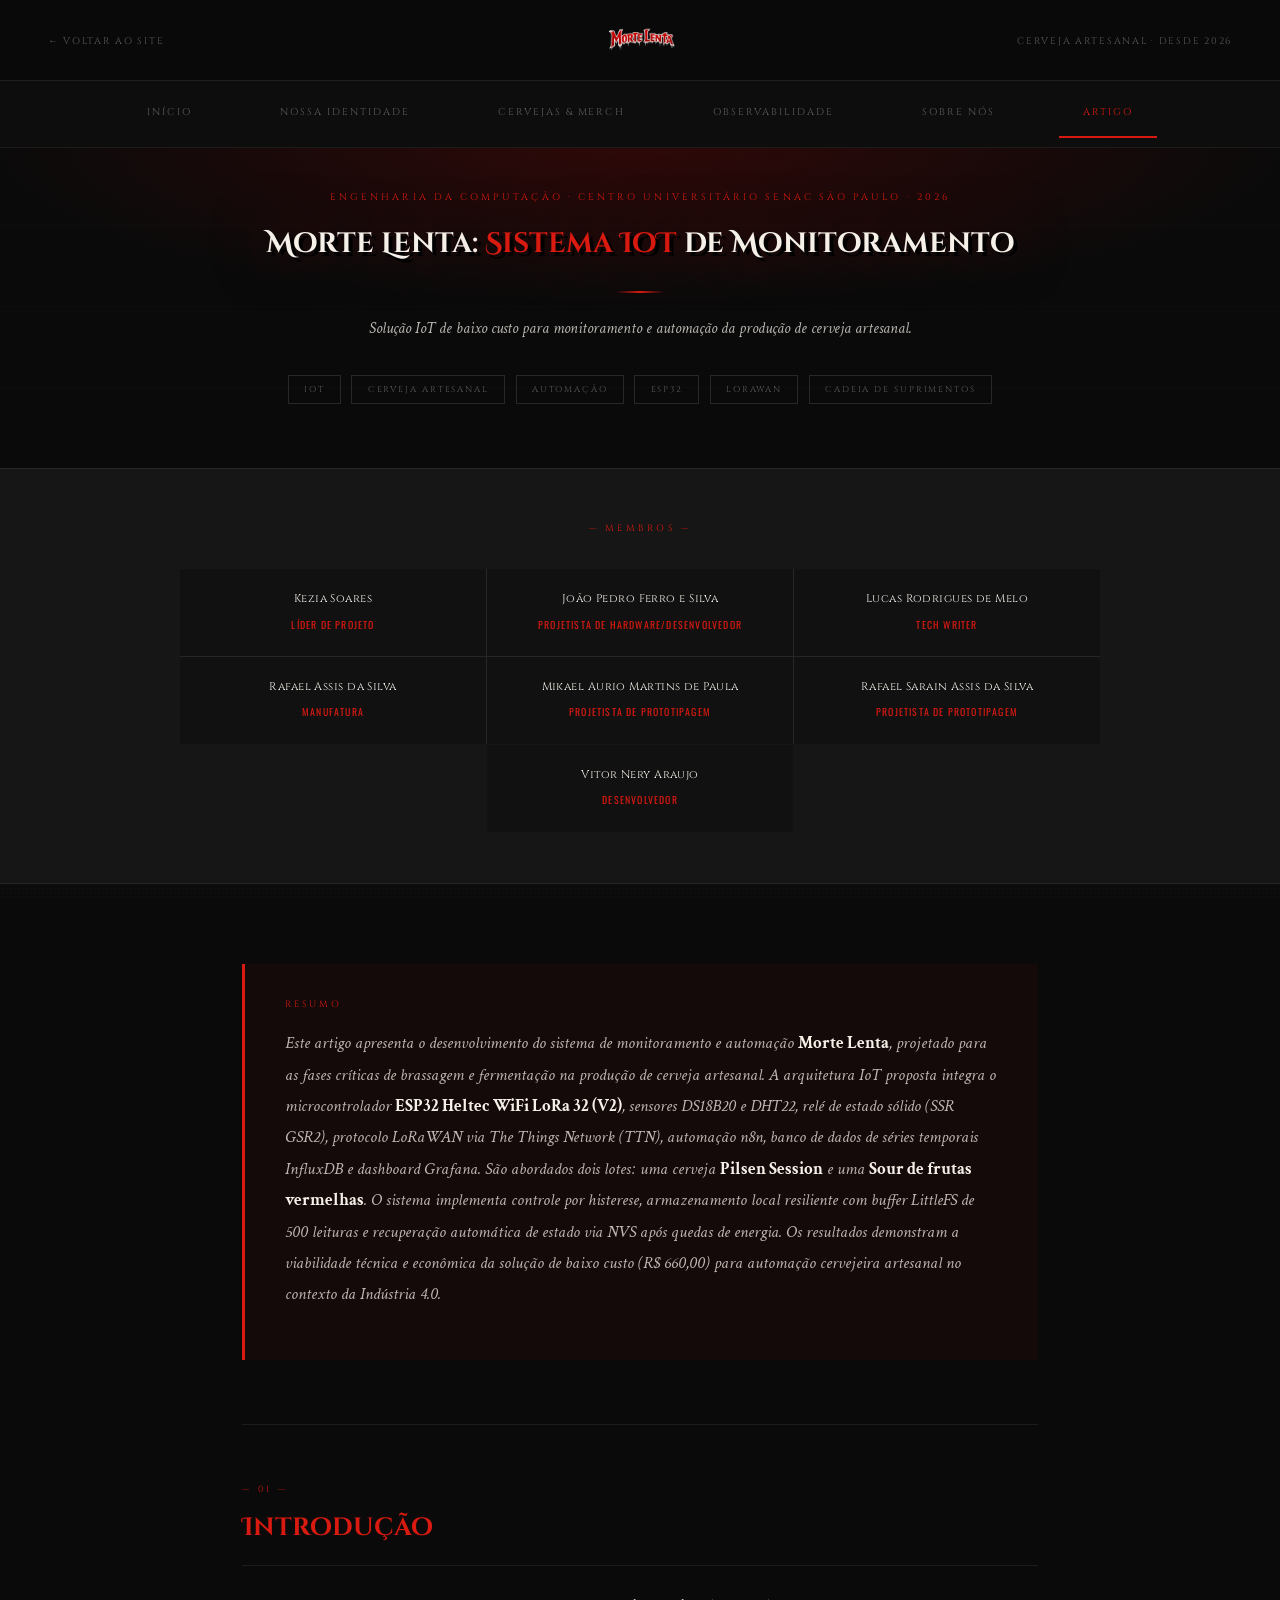
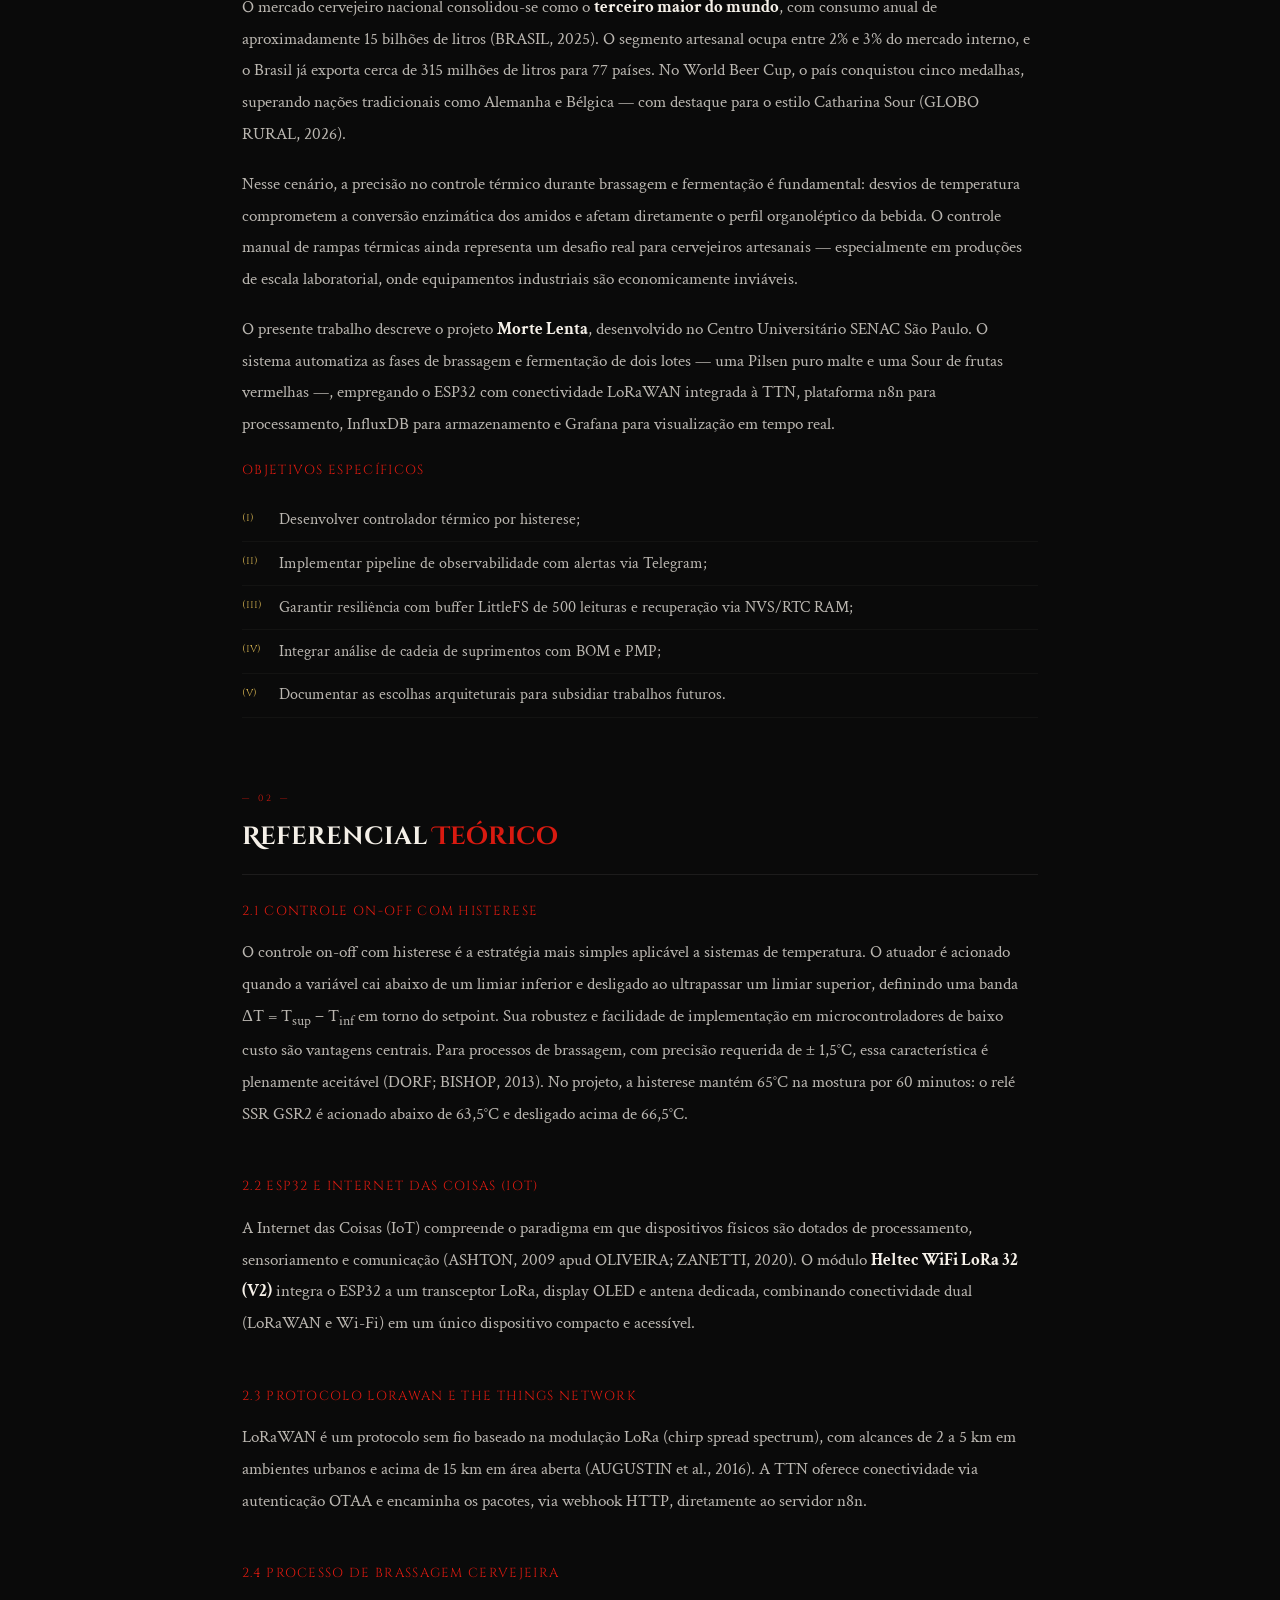
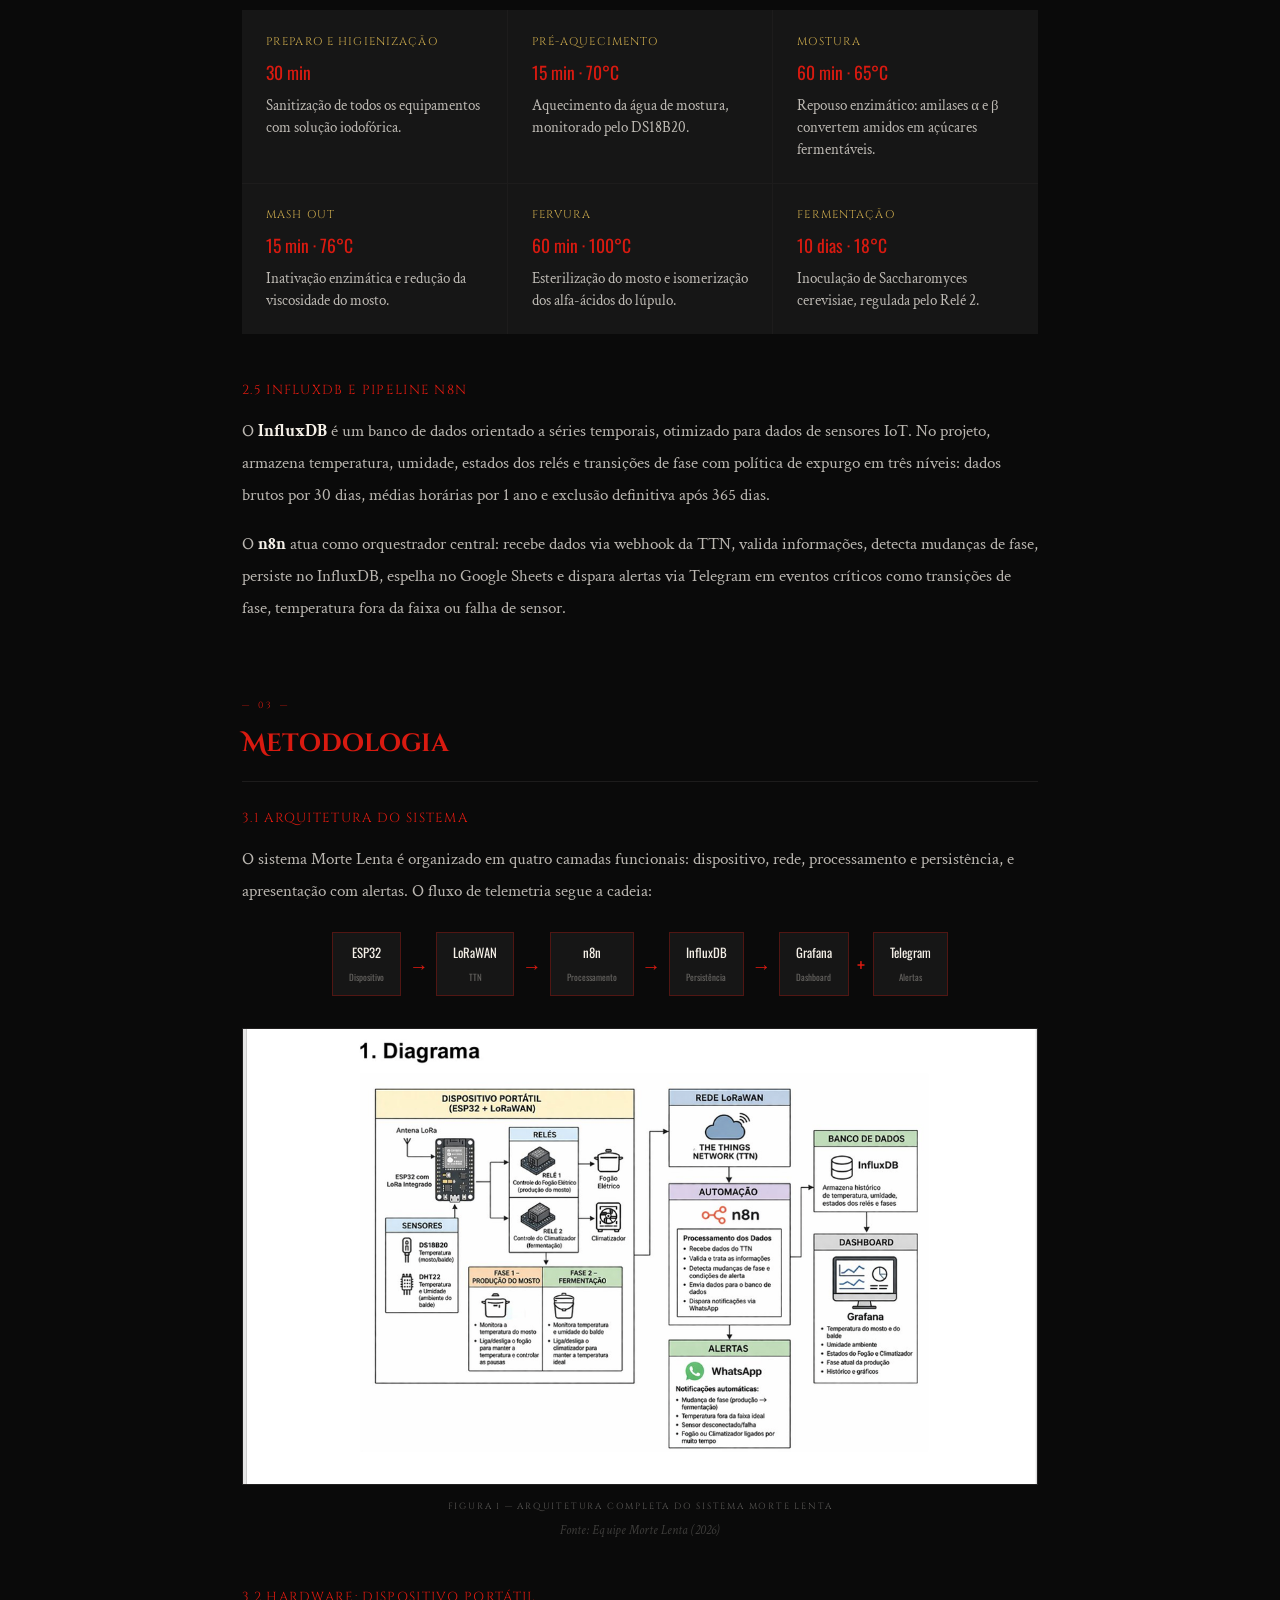
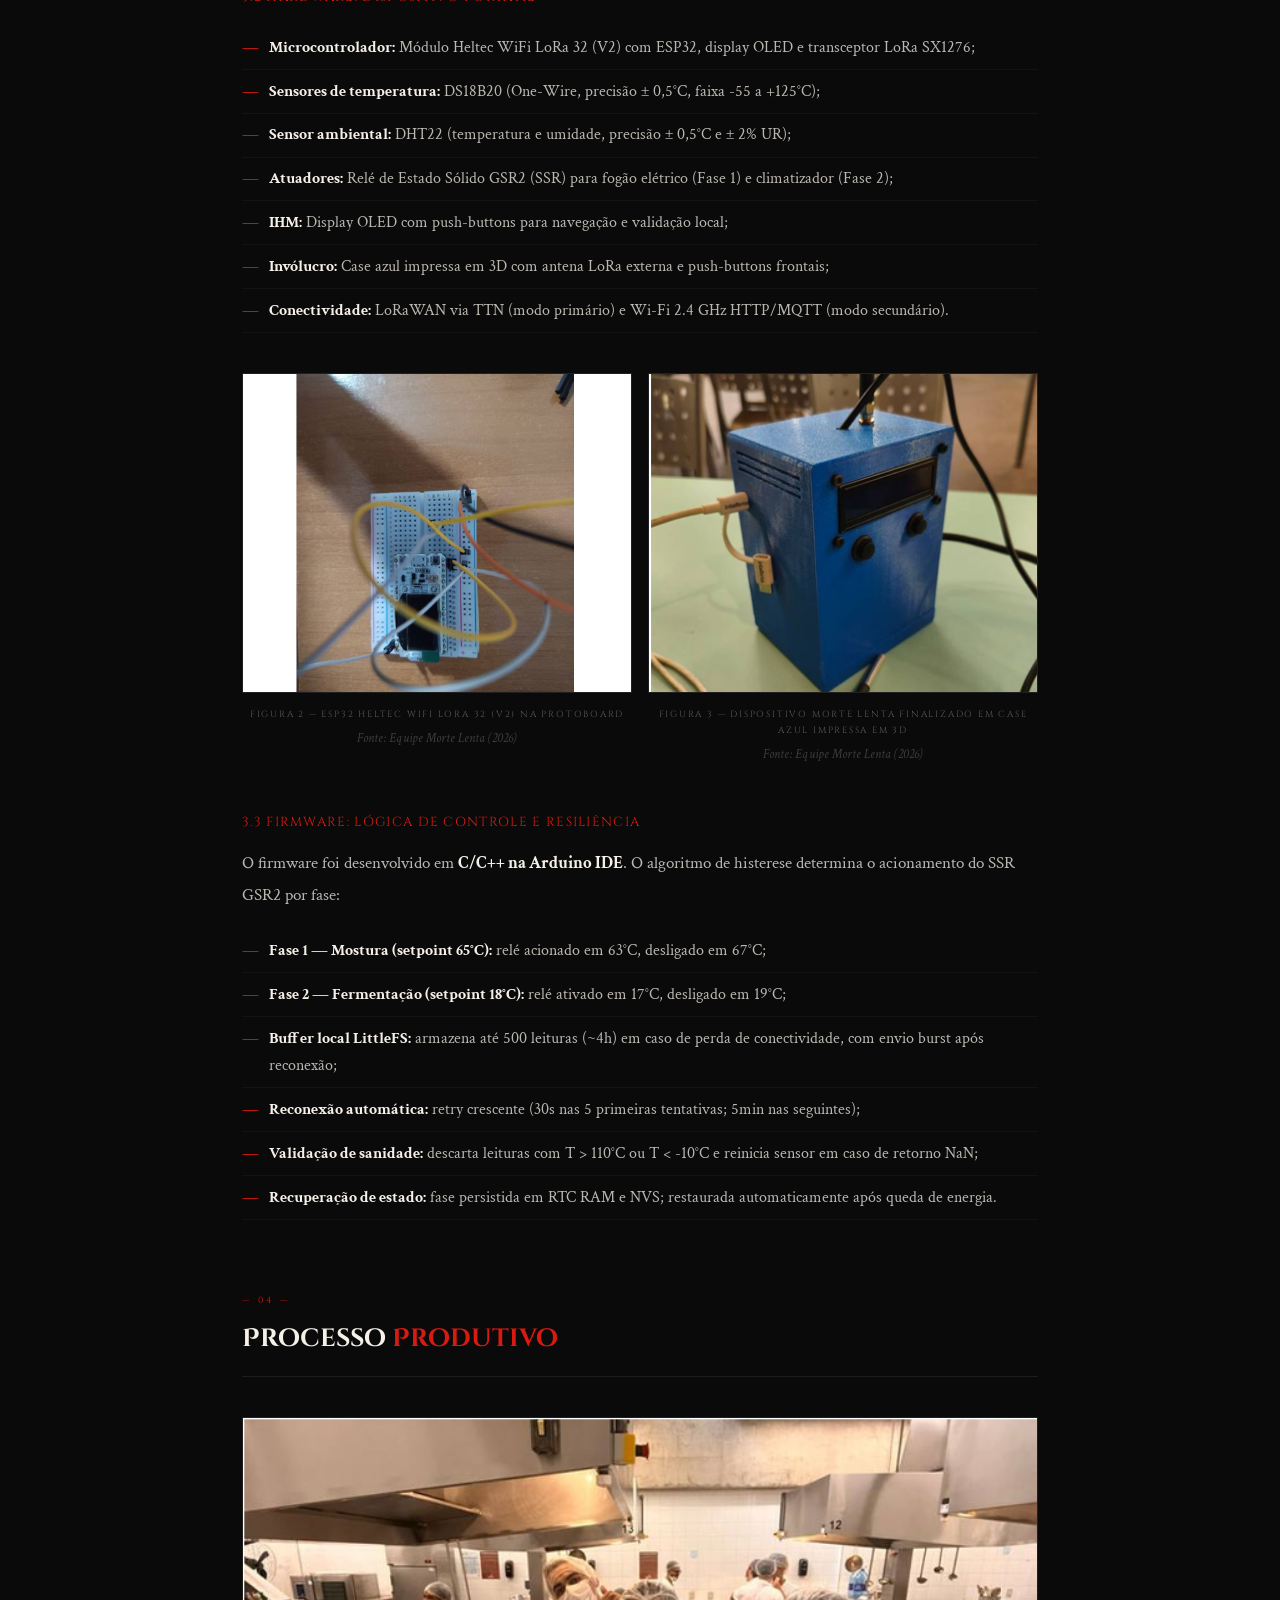
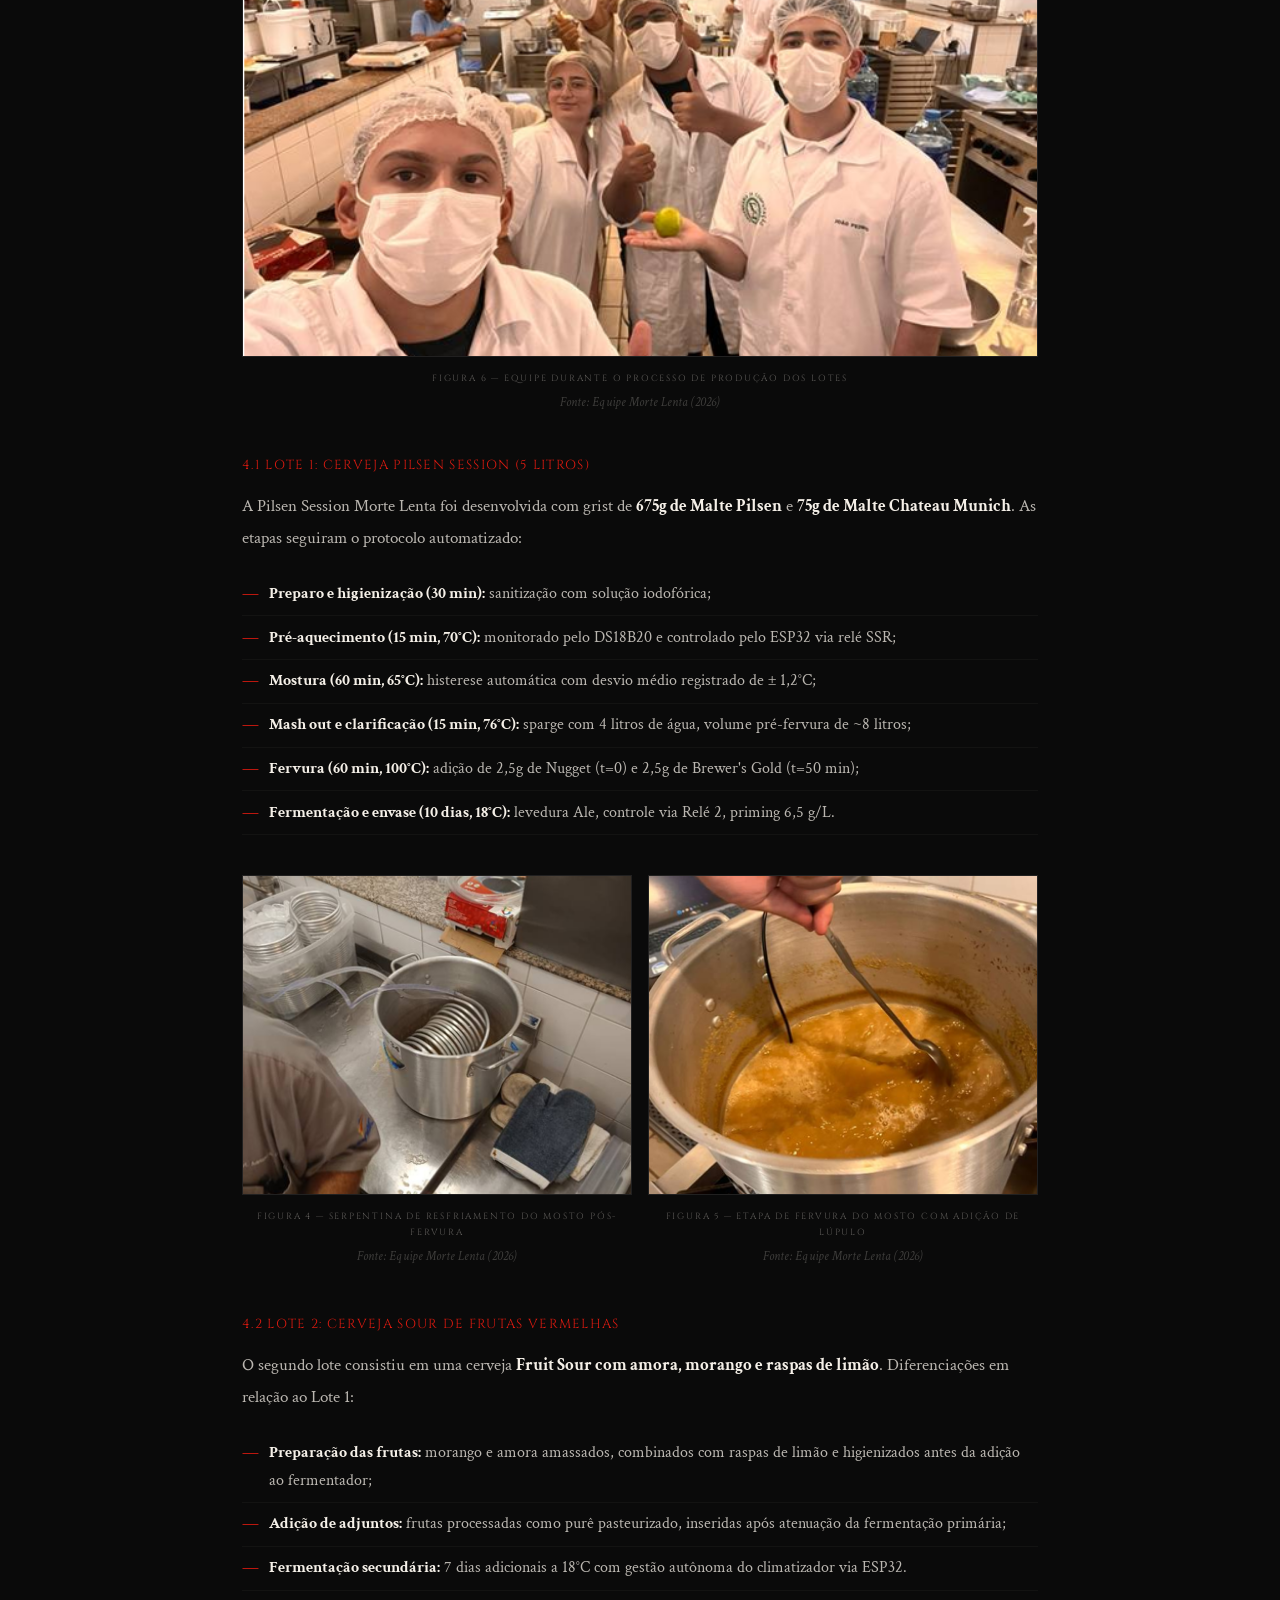
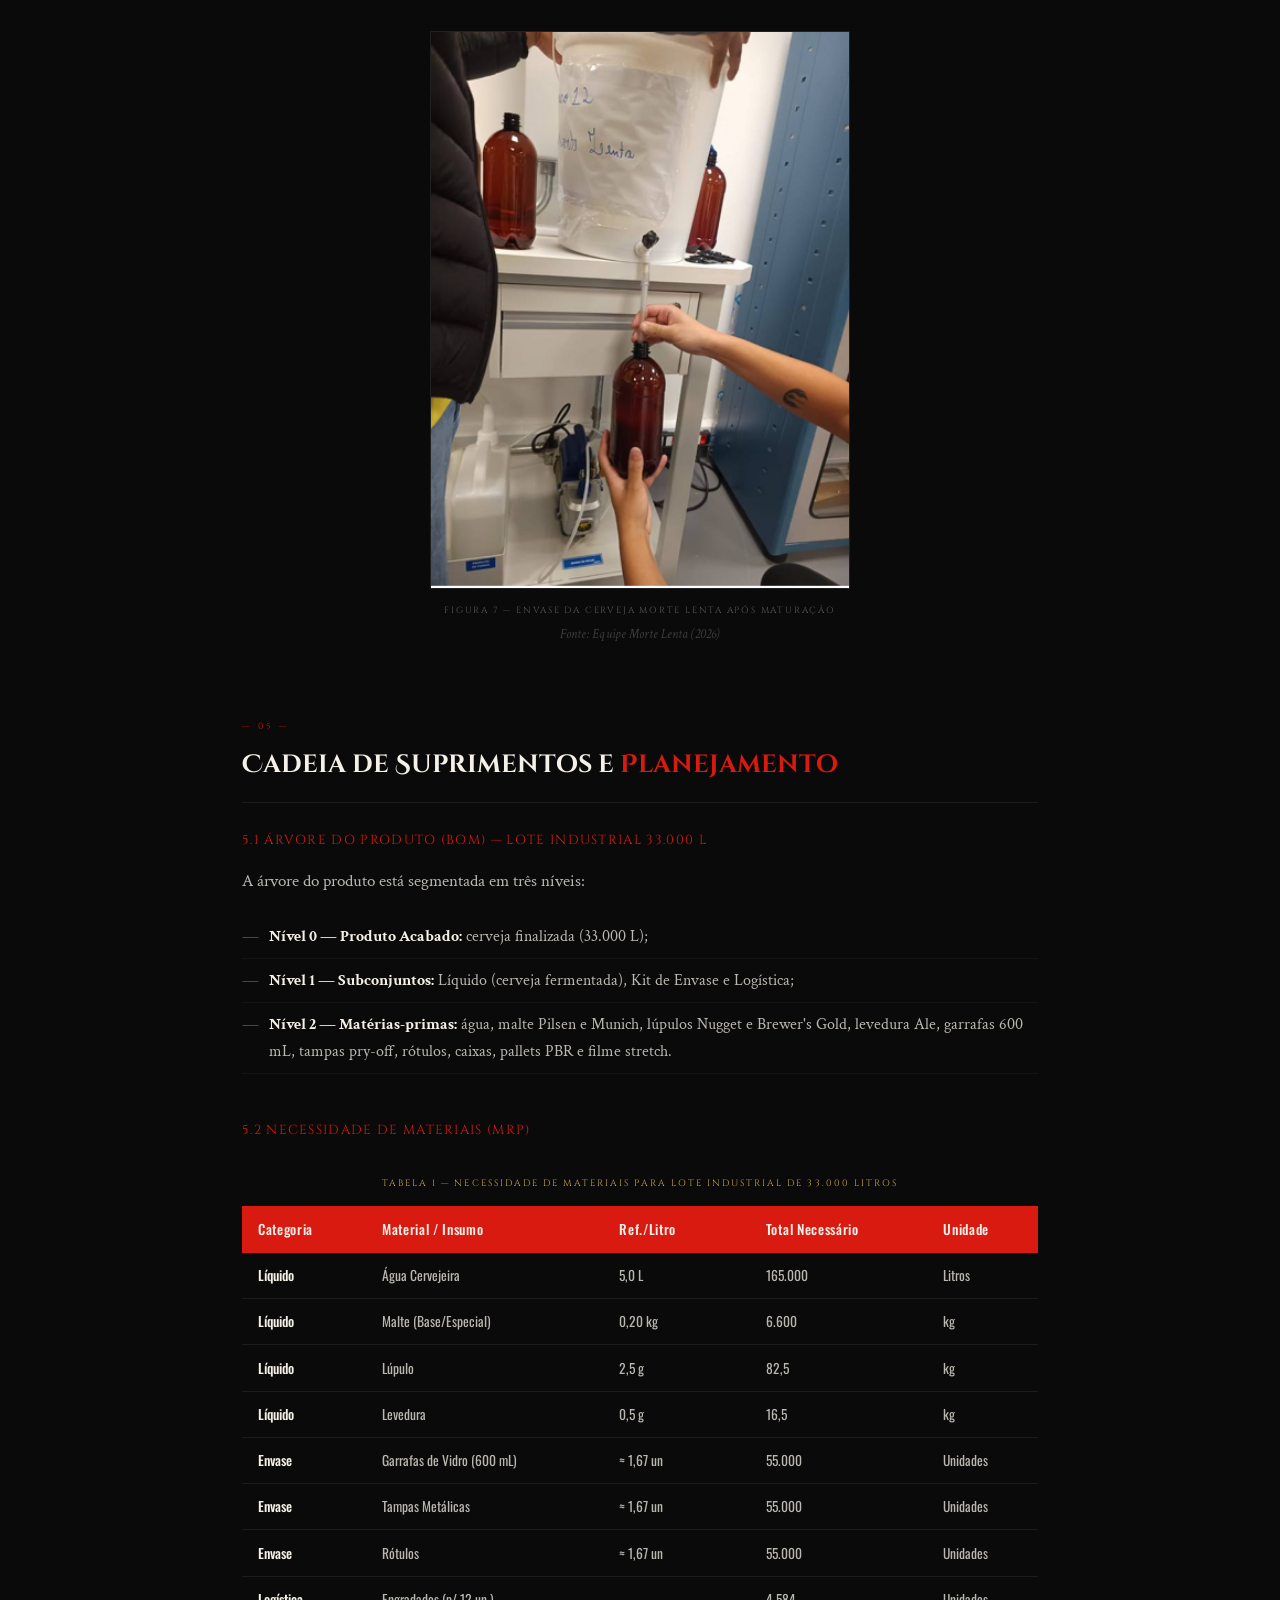
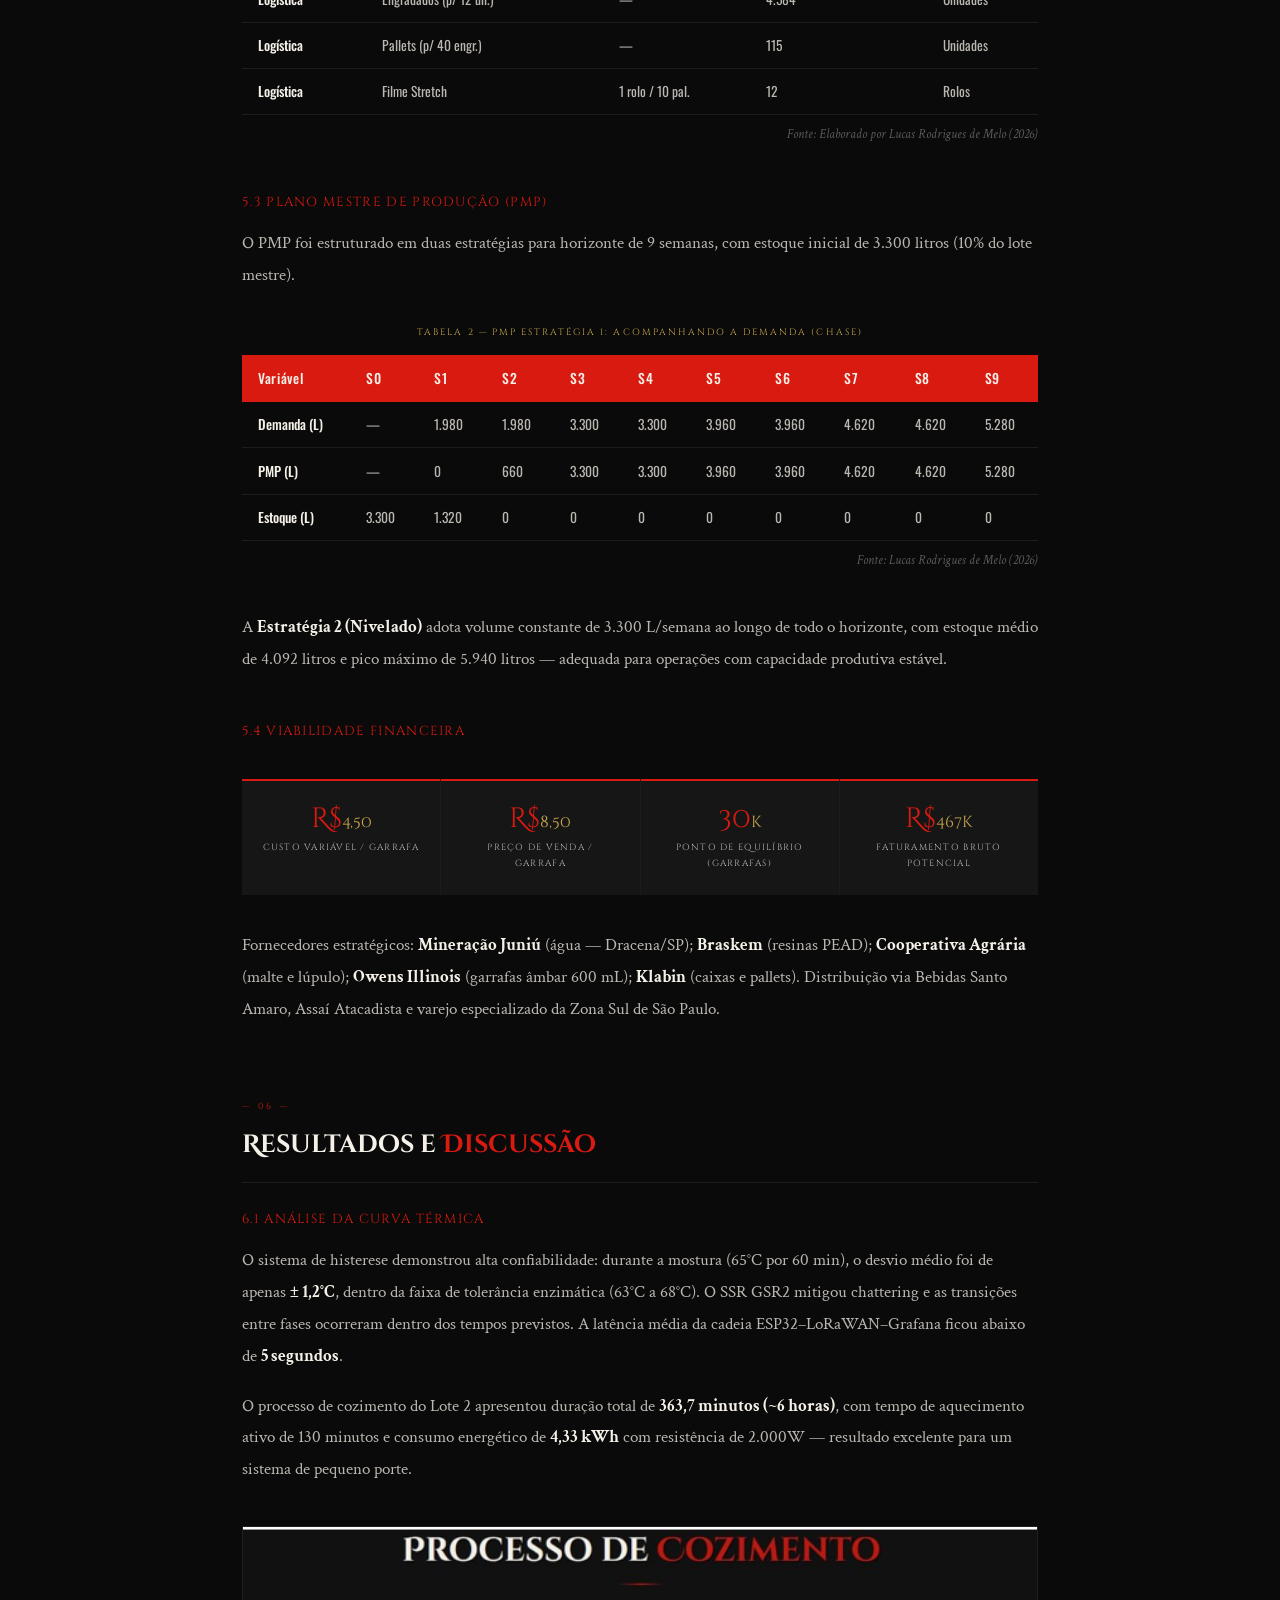
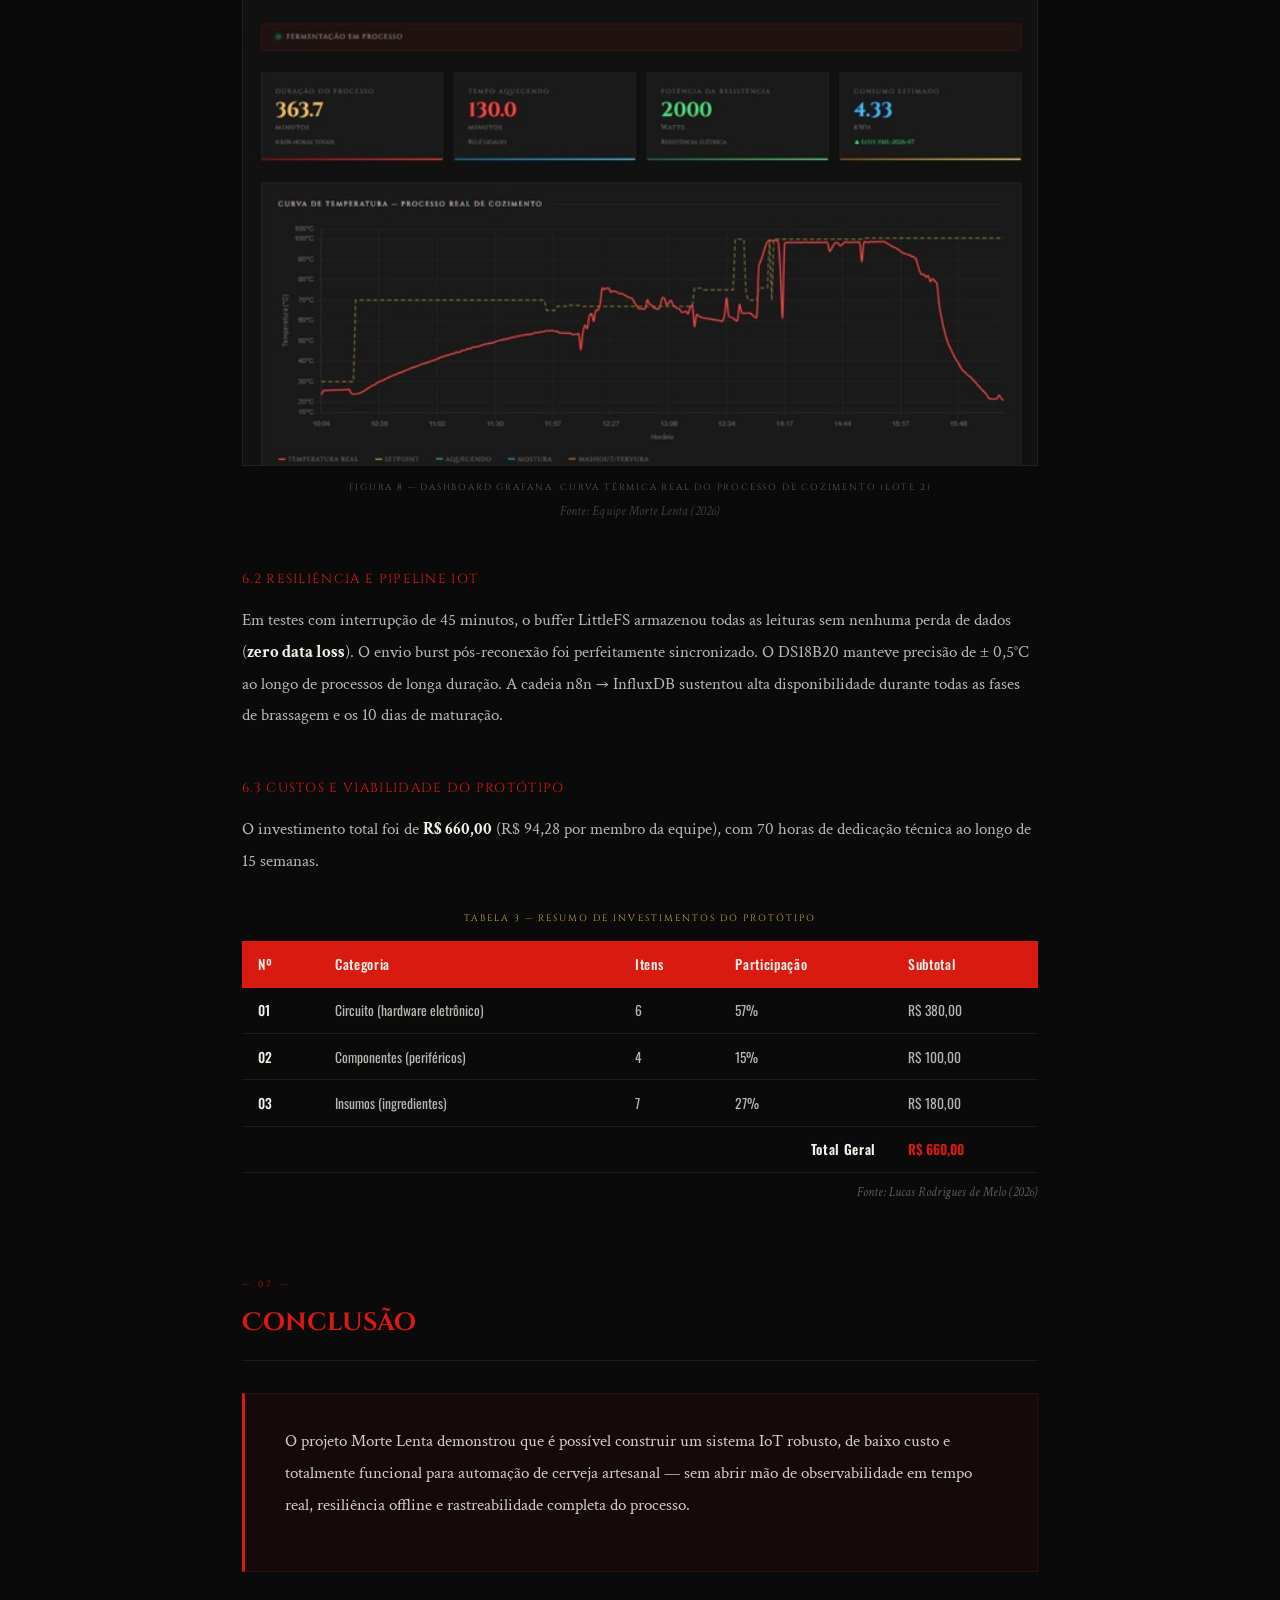
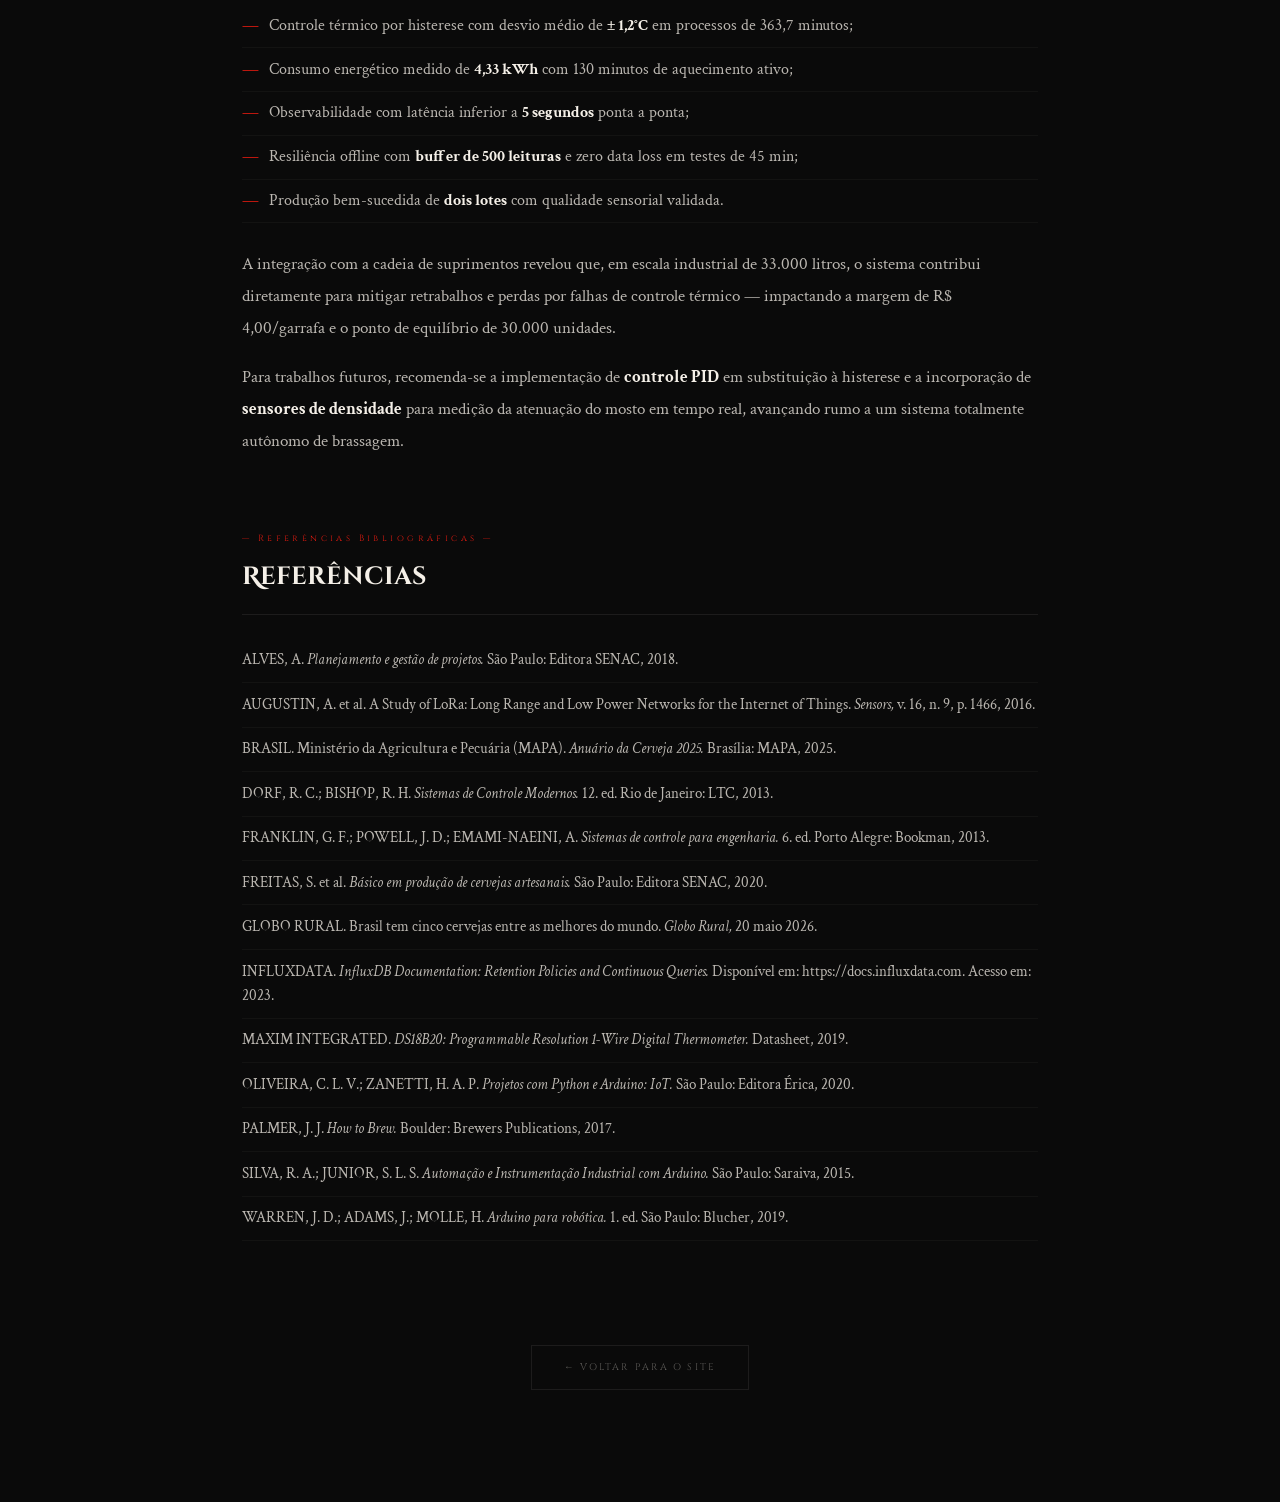
==== commit dedaba46: "Update artigo.html" ====
--- a/artigo.html
+++ b/artigo.html
@@ -582,11 +582,10 @@
 <!-- HERO -->
 <section class="artigo-hero">
   <div class="hero-eyebrow">Engenharia da Computação · Centro Universitário SENAC São Paulo · 2026</div>
-  <h1 class="hero-title">Morte Lenta: <em>Sistema IoT</em> de Monitoramento e Automação para Produção de Cerveja Artesanal</h1>
+  <h1 class="hero-title">Morte Lenta: <em>Sistema IoT</em> de Monitoramento</h1>
   <div class="hero-rule"></div>
   <p class="hero-subtitulo">
-    Uma solução de baixo custo para automação das fases críticas de brassagem e fermentação, integrando ESP32, LoRaWAN, n8n, InfluxDB e Grafana em uma arquitetura IoT de quatro camadas.
-  </p>
+Solução IoT de baixo custo para monitoramento e automação da produção de cerveja artesanal.  </p>
   <div class="hero-keywords">
     <span class="kw">IoT</span>
     <span class="kw">Cerveja Artesanal</span>
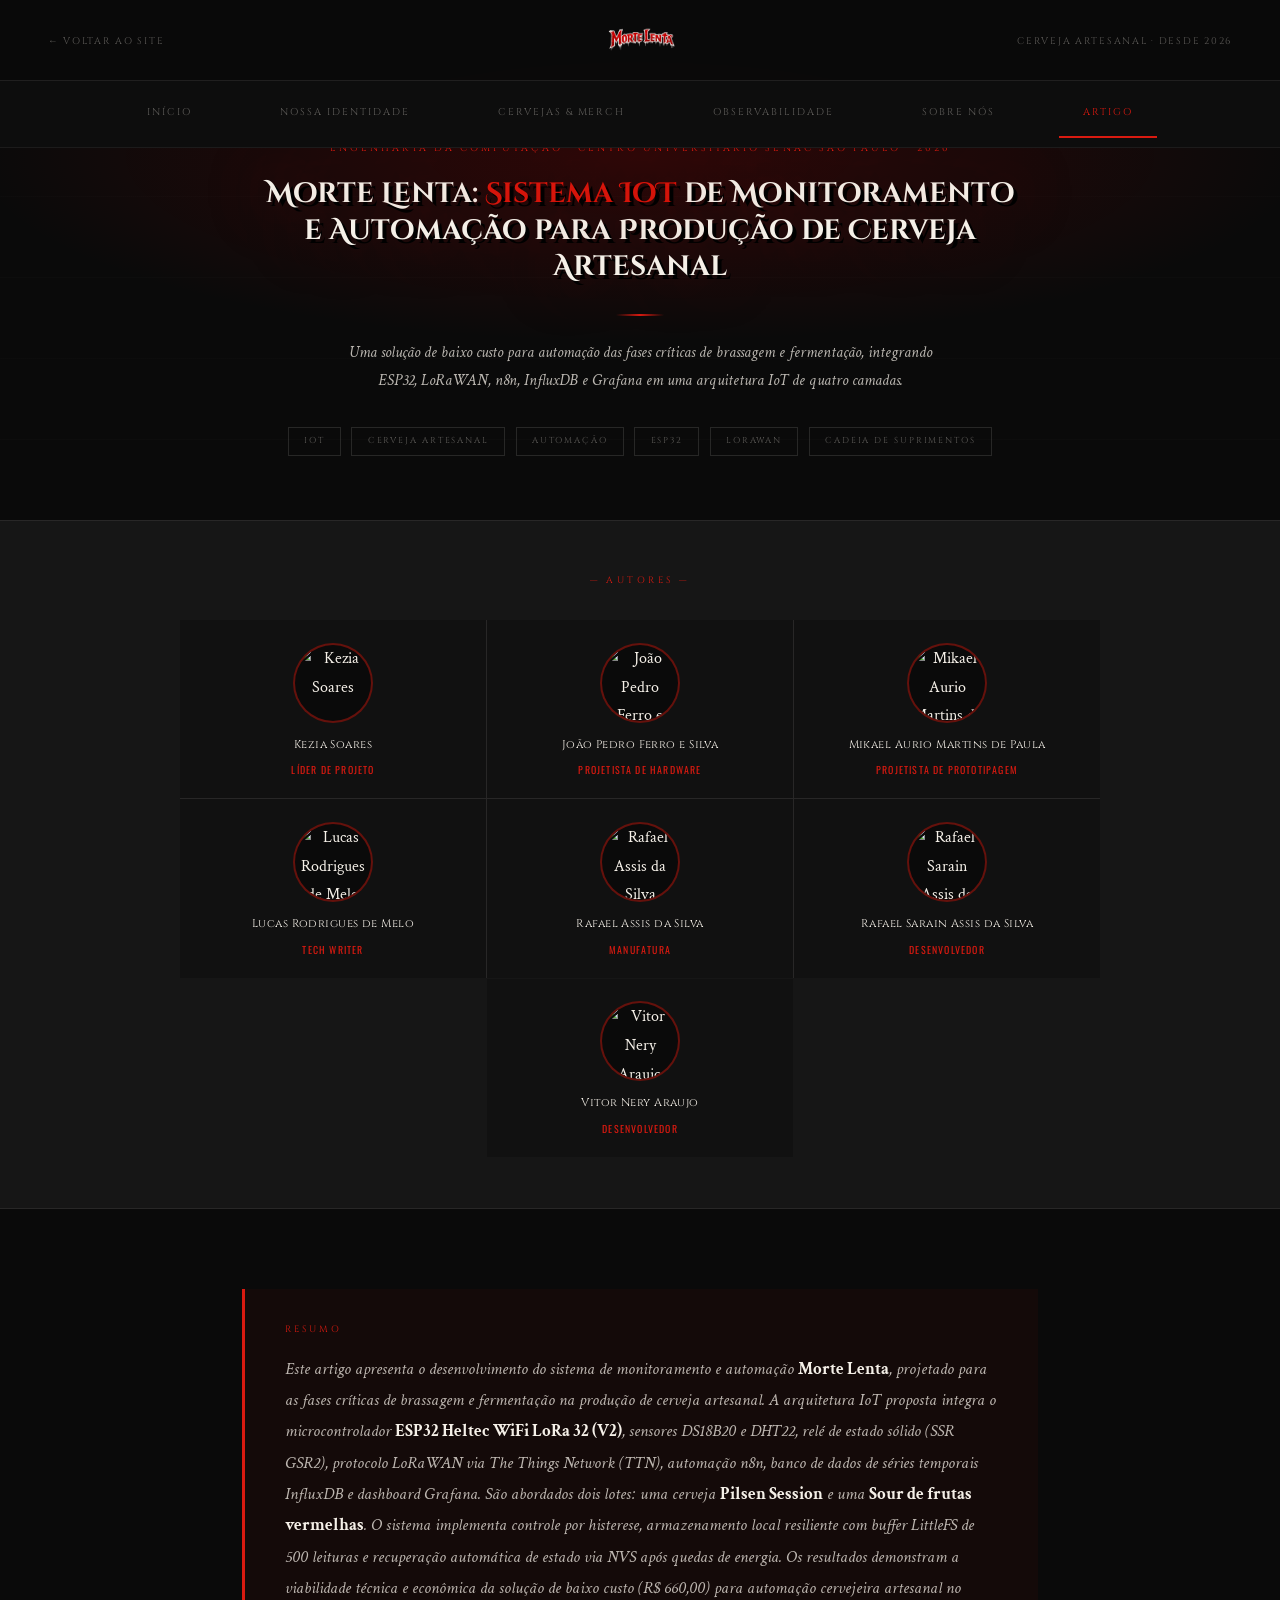
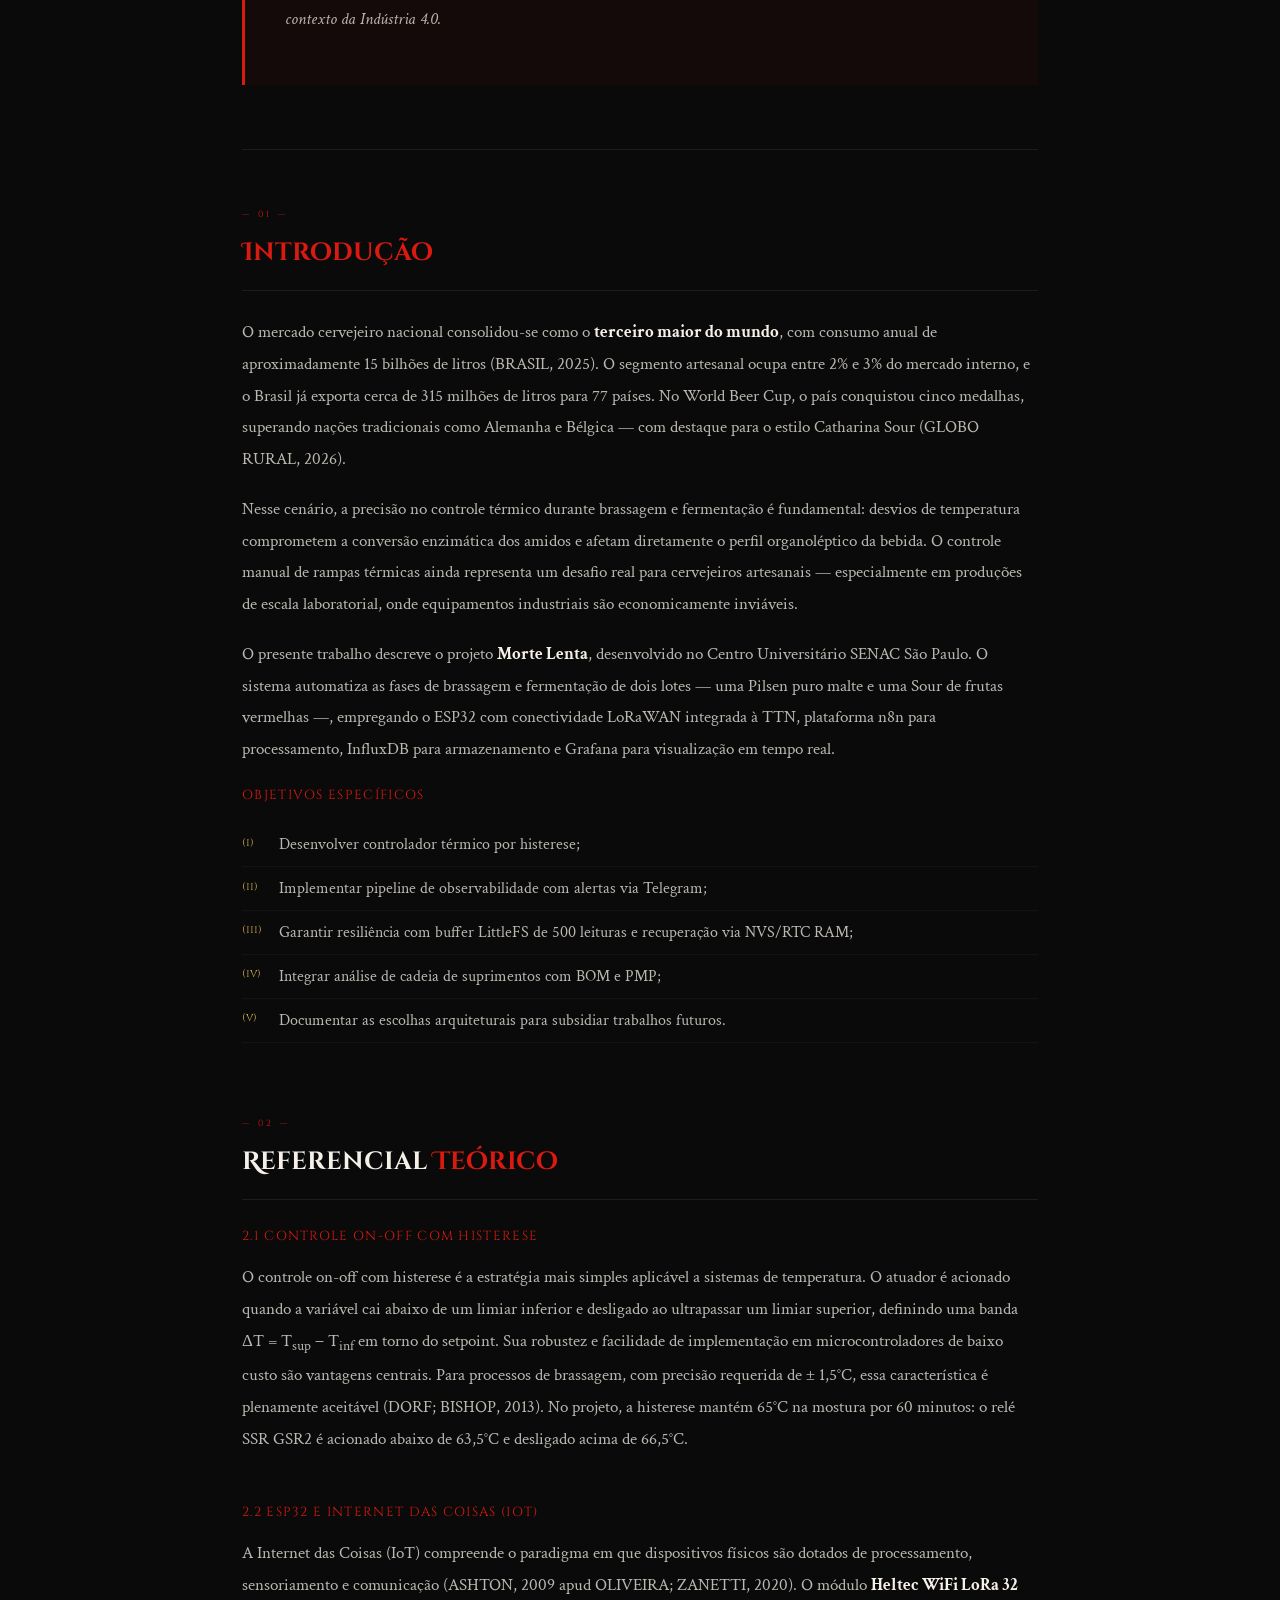
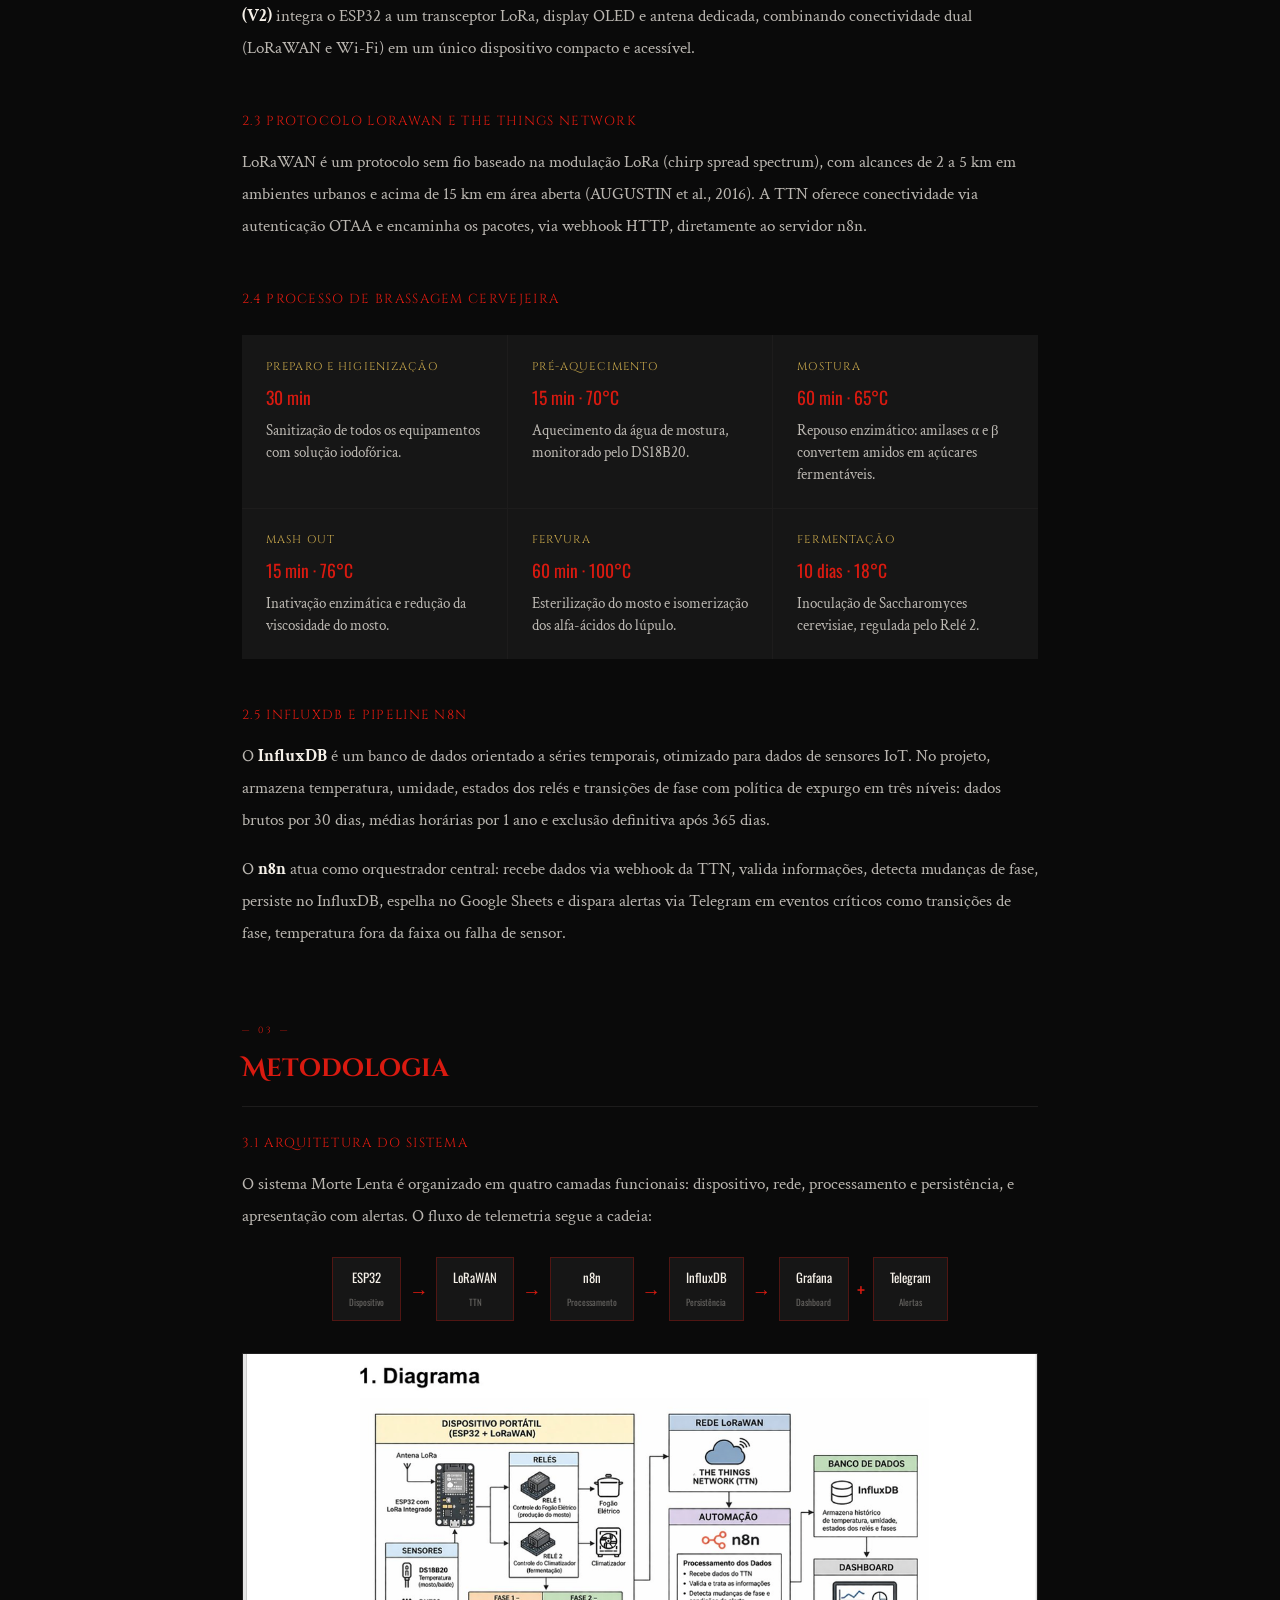
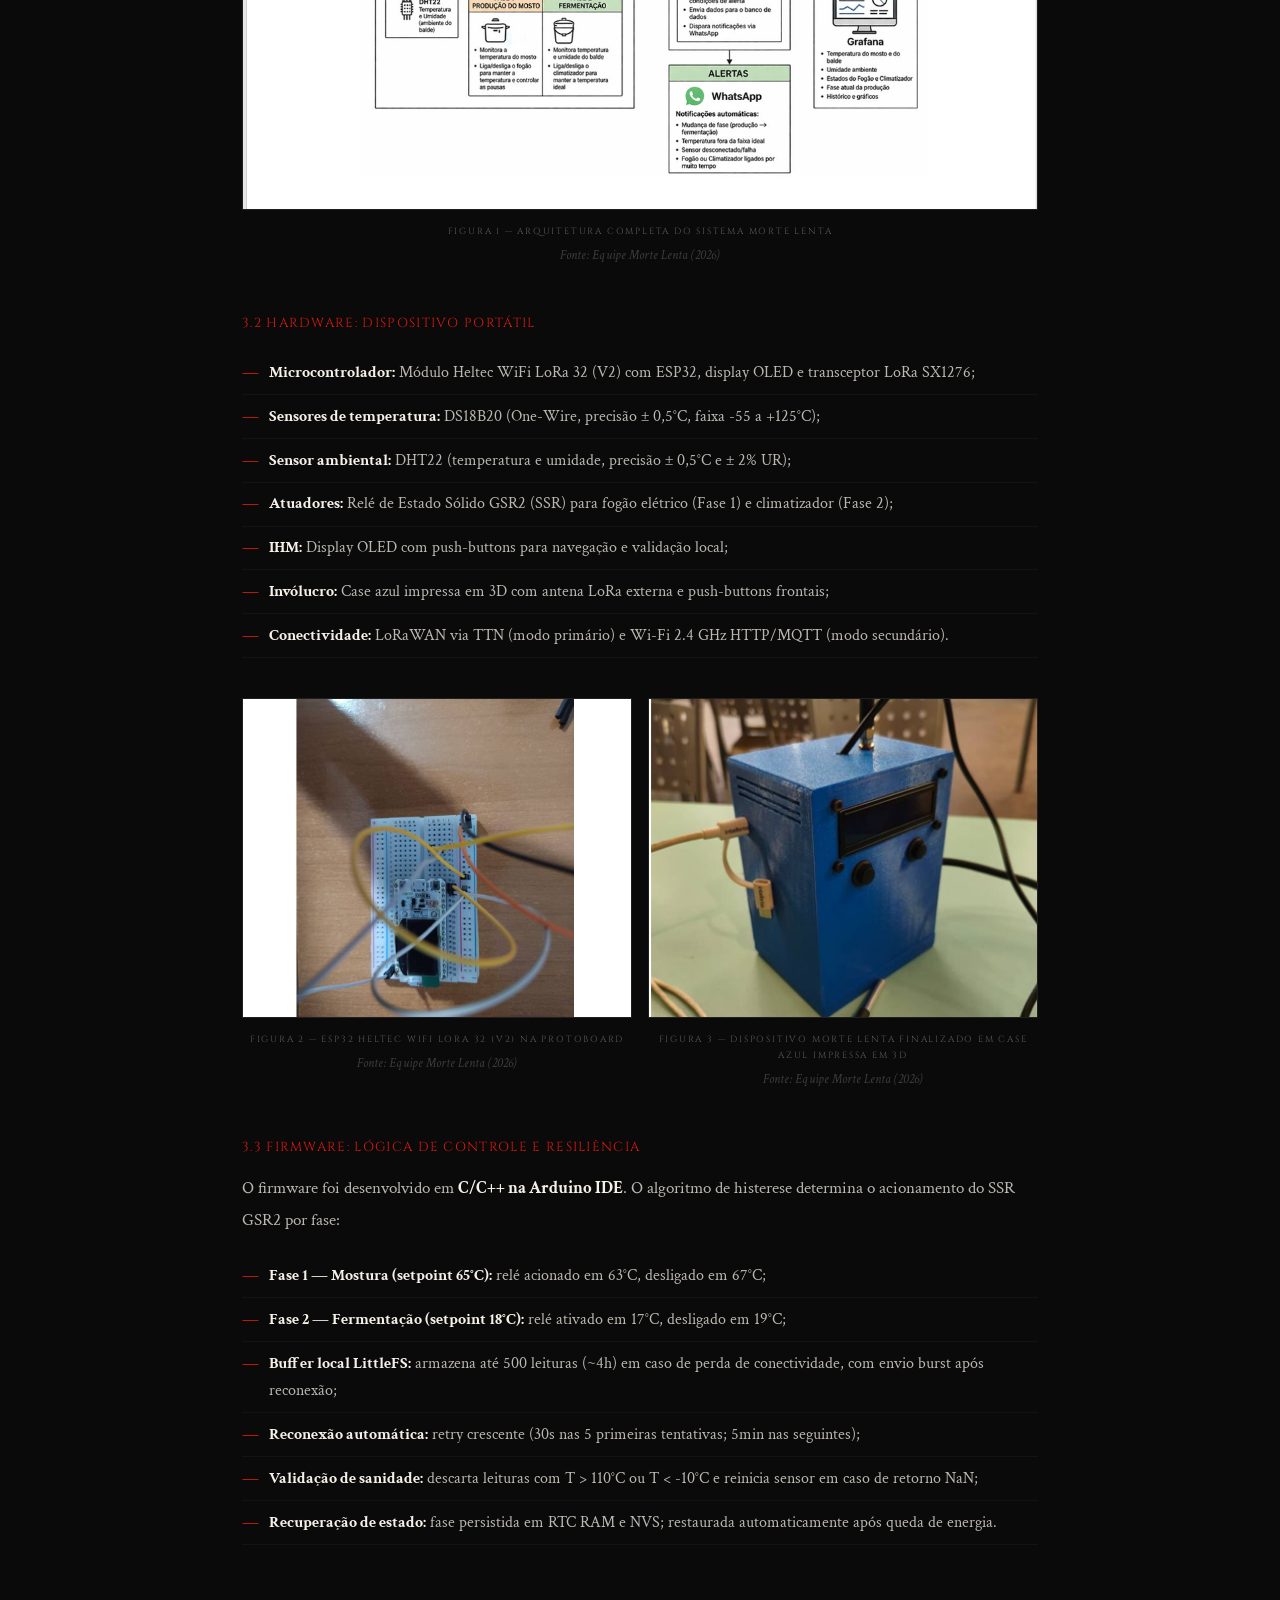
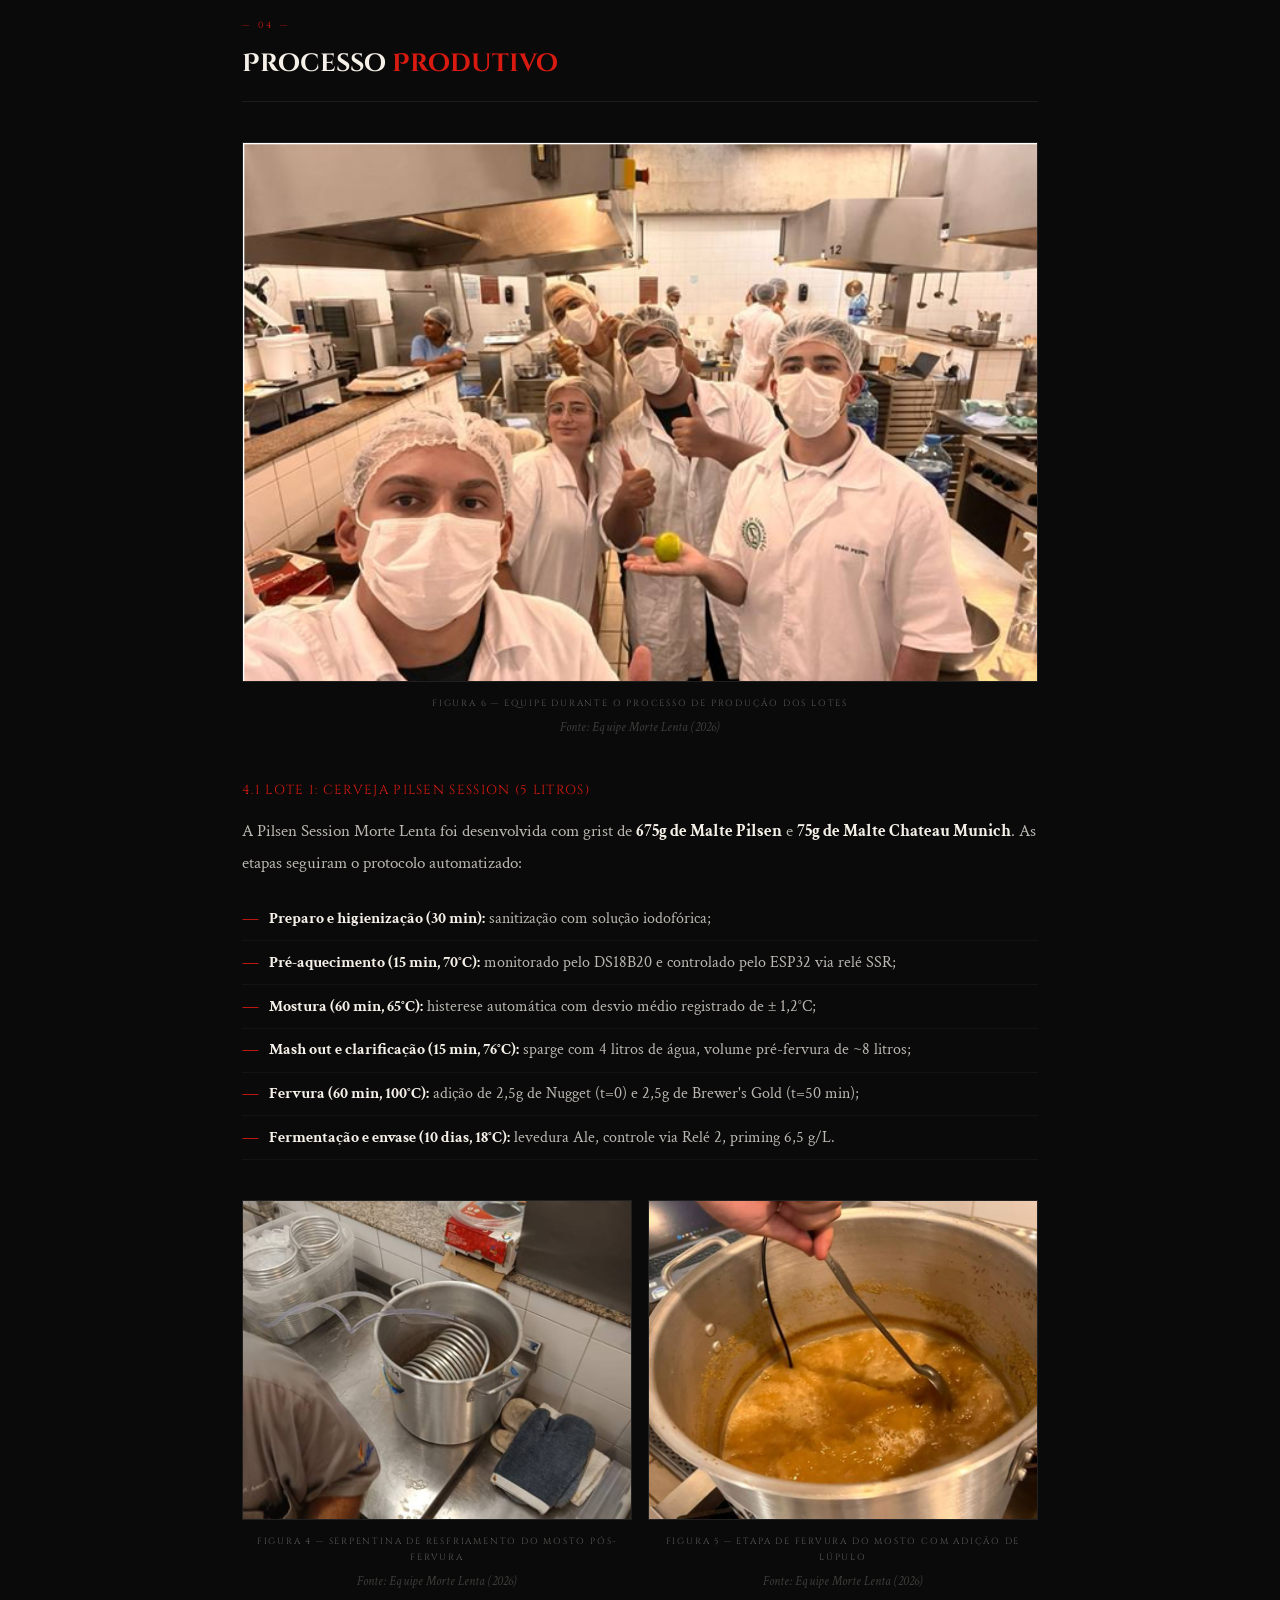
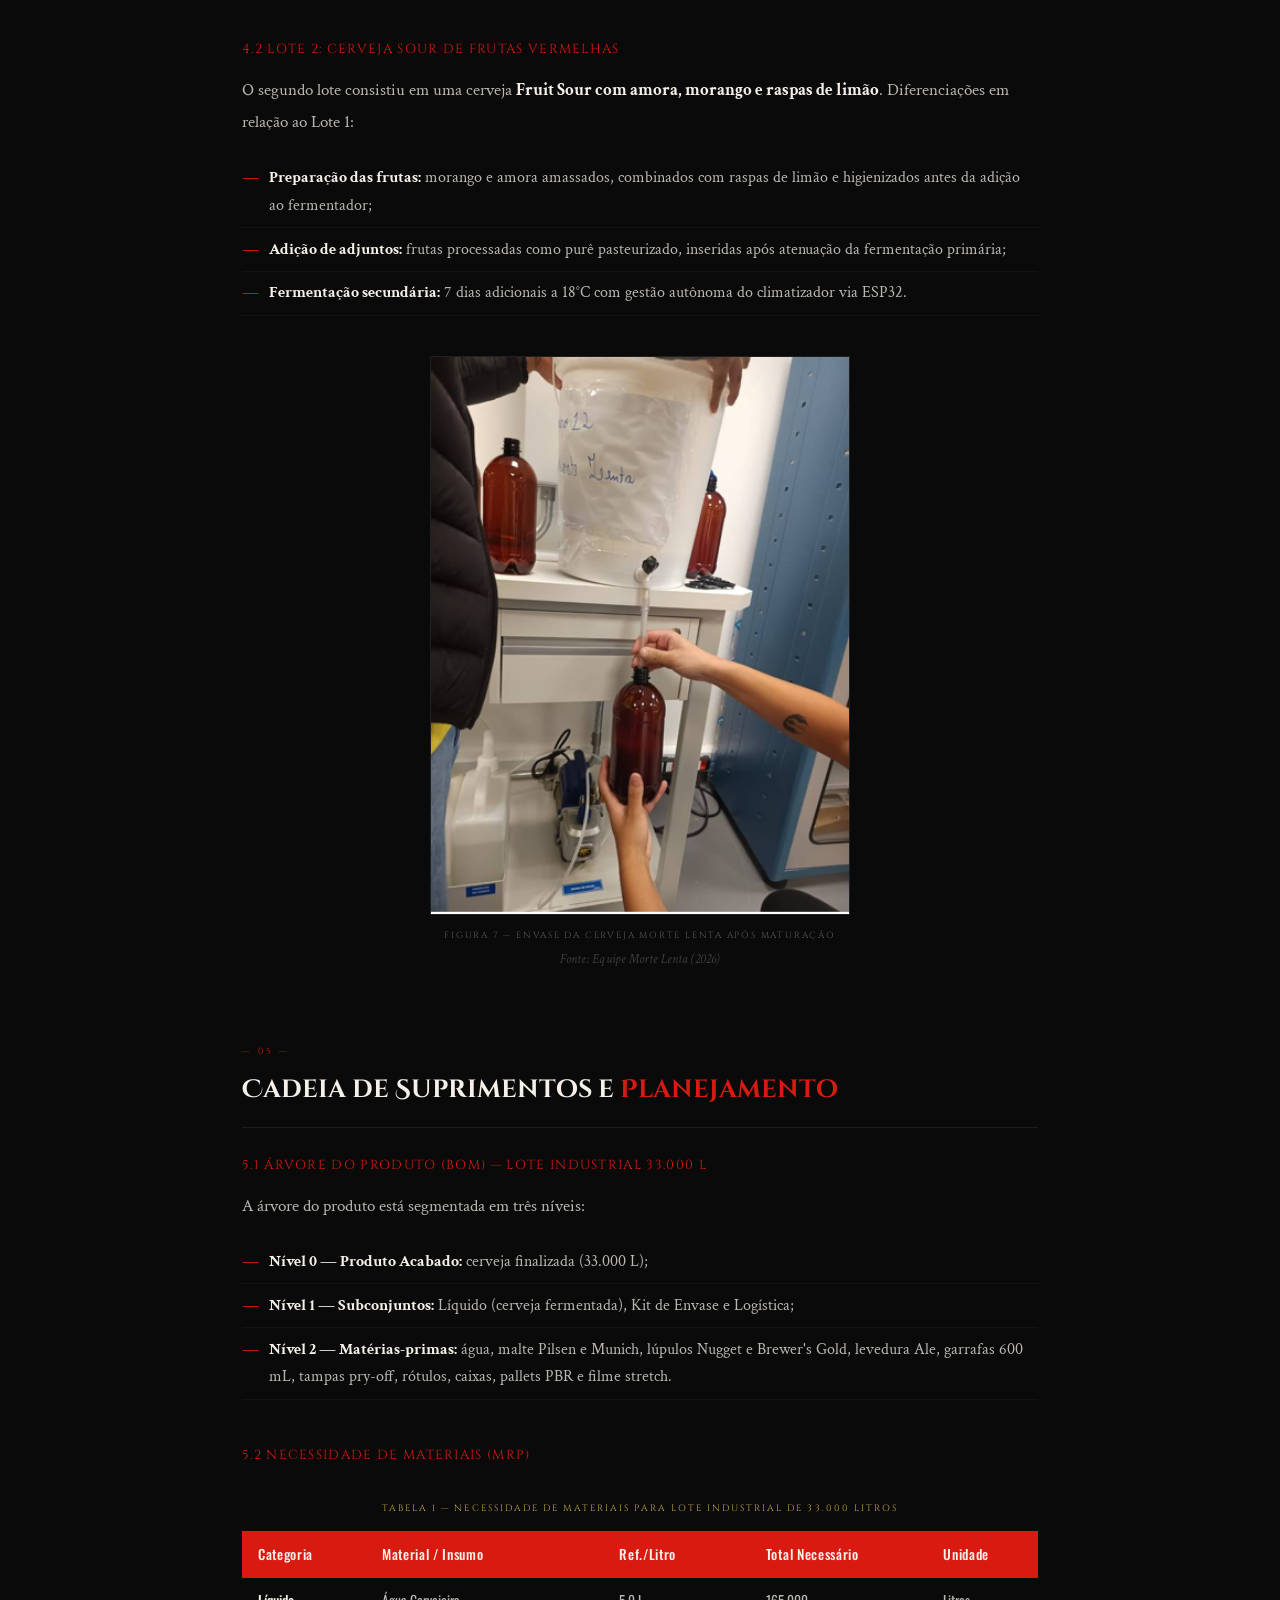
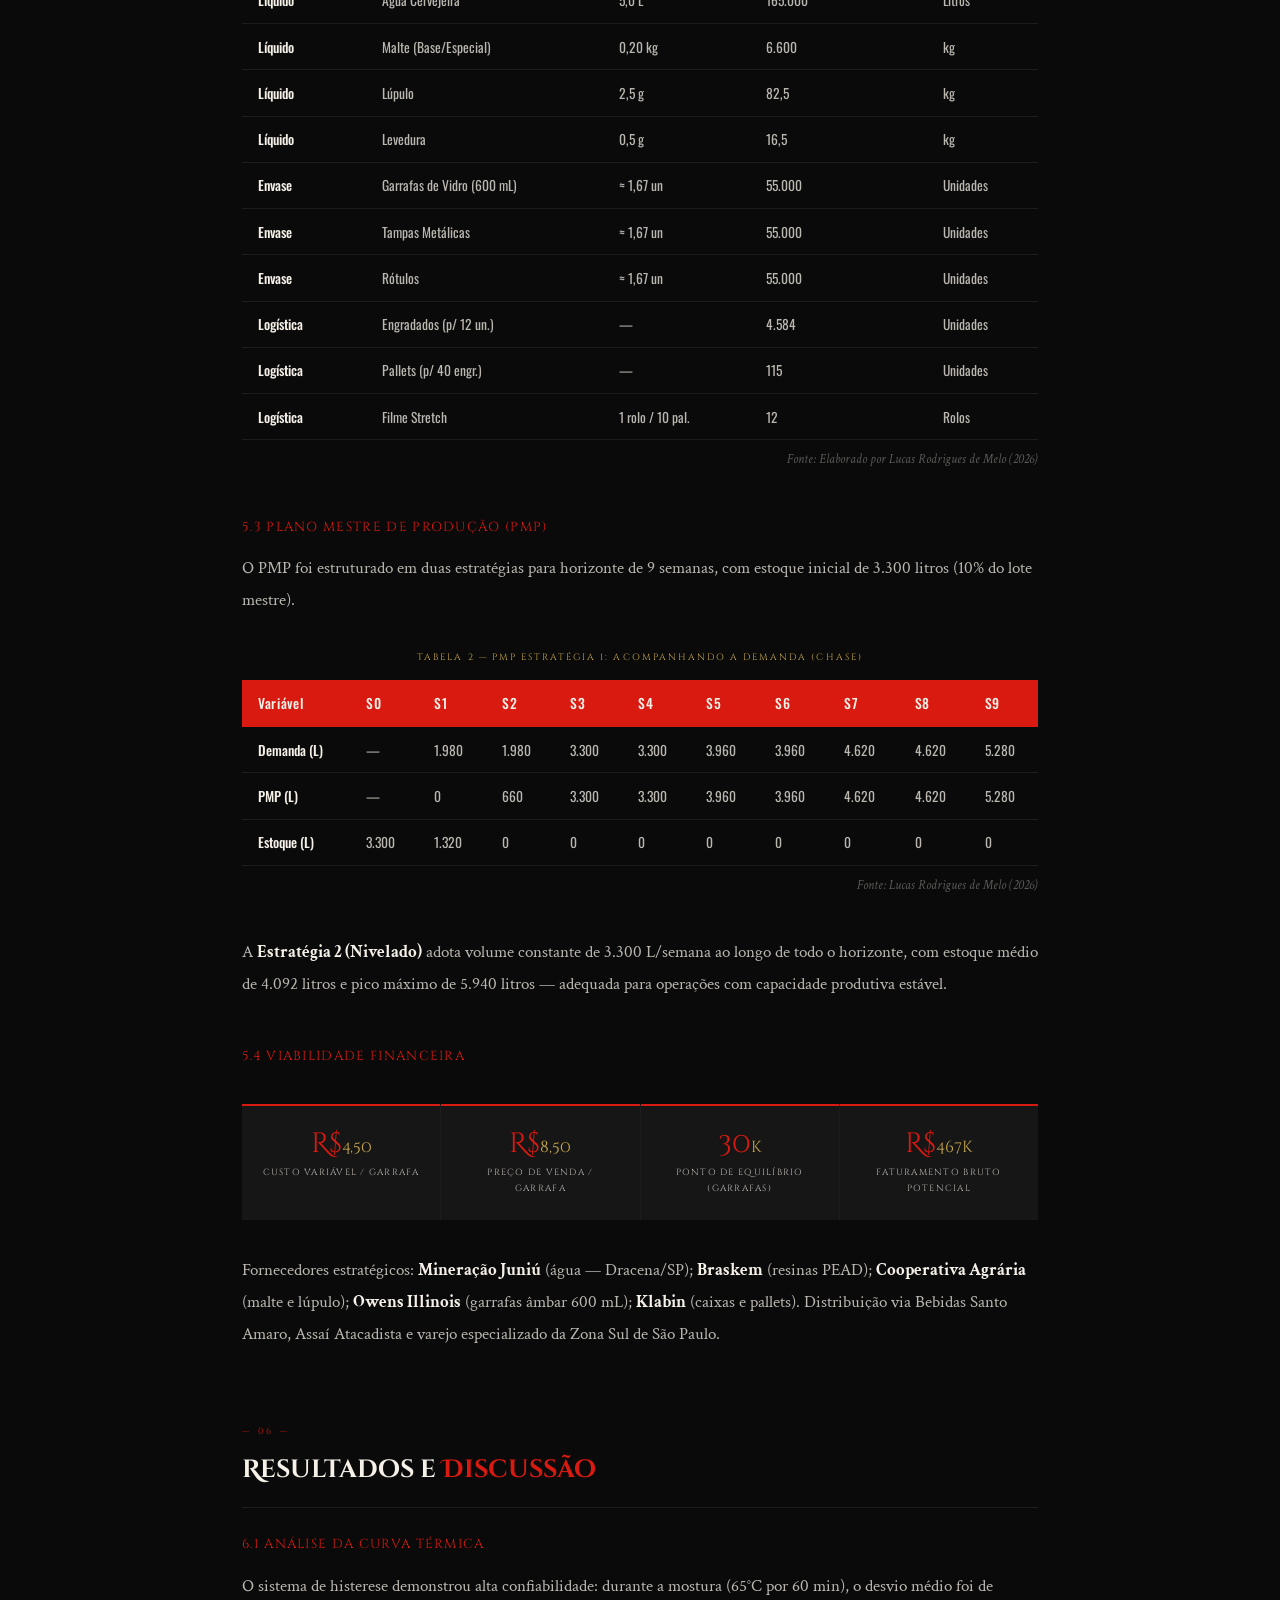
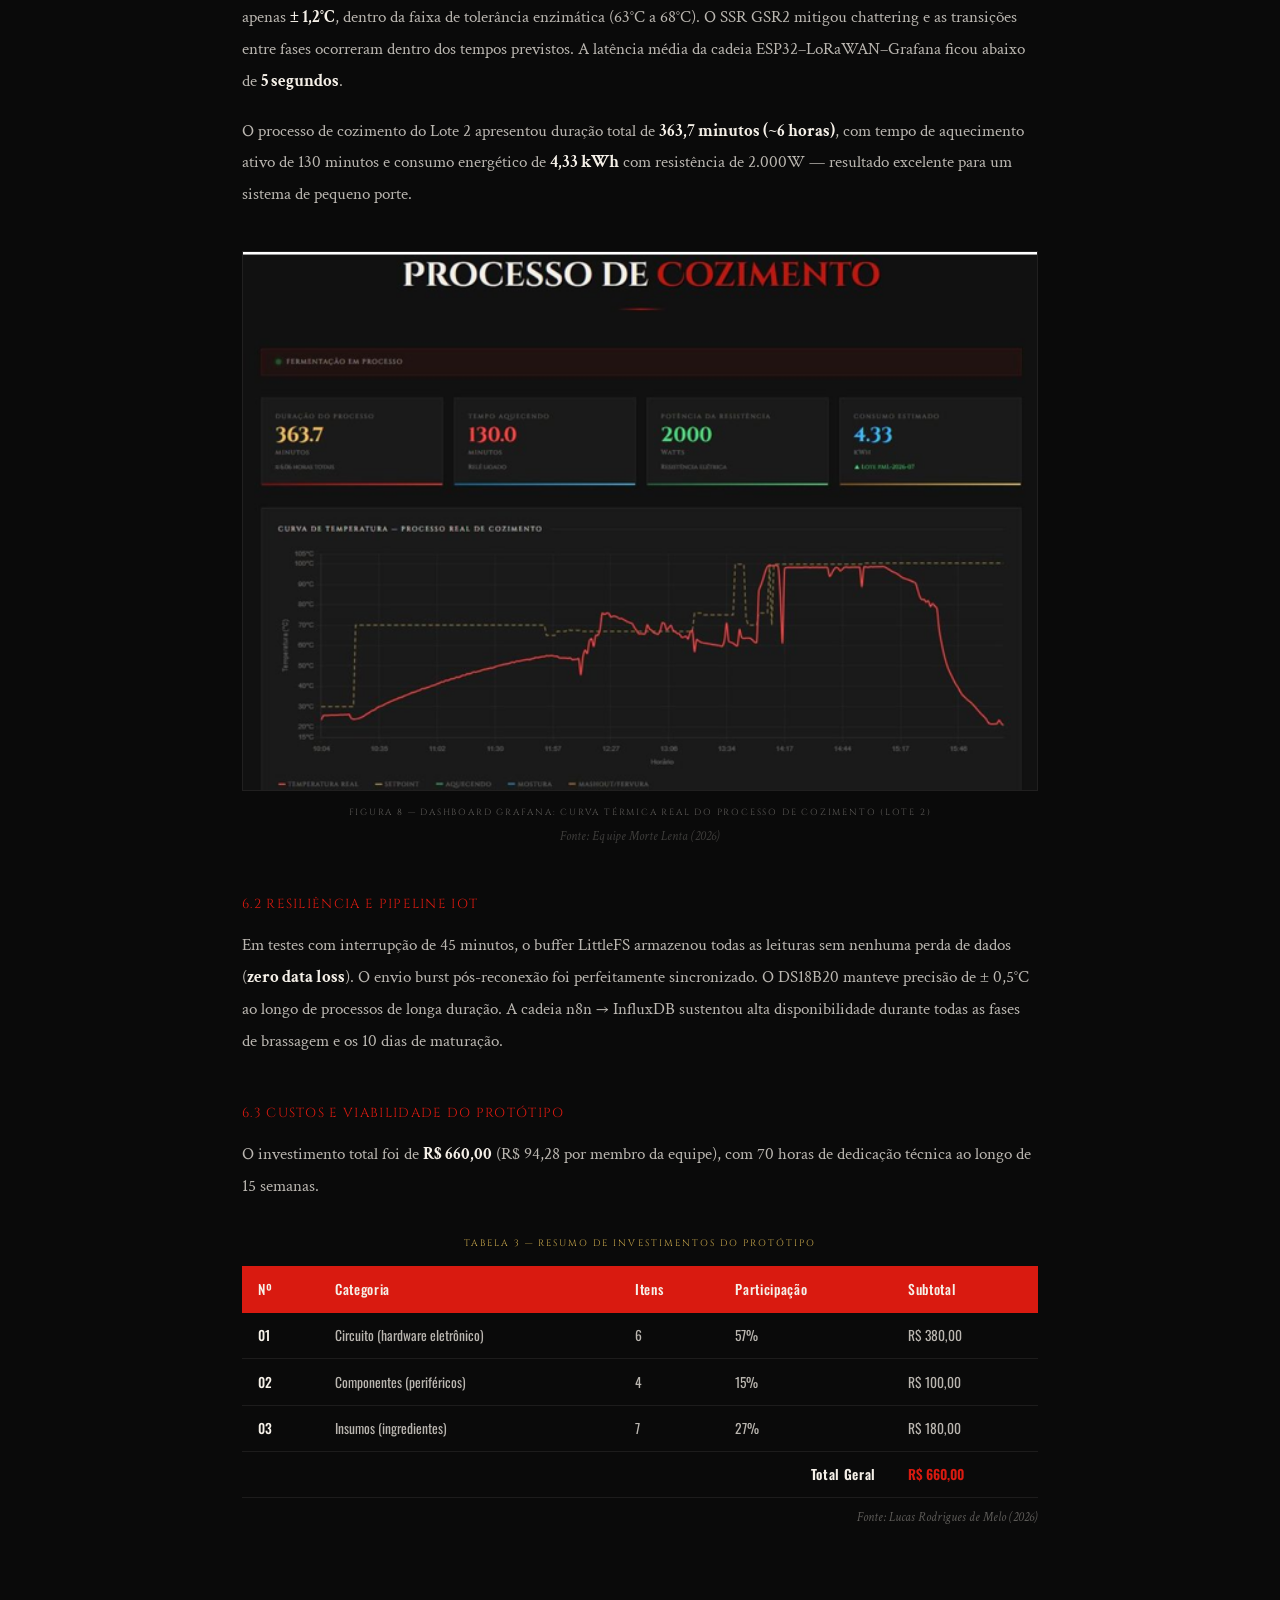
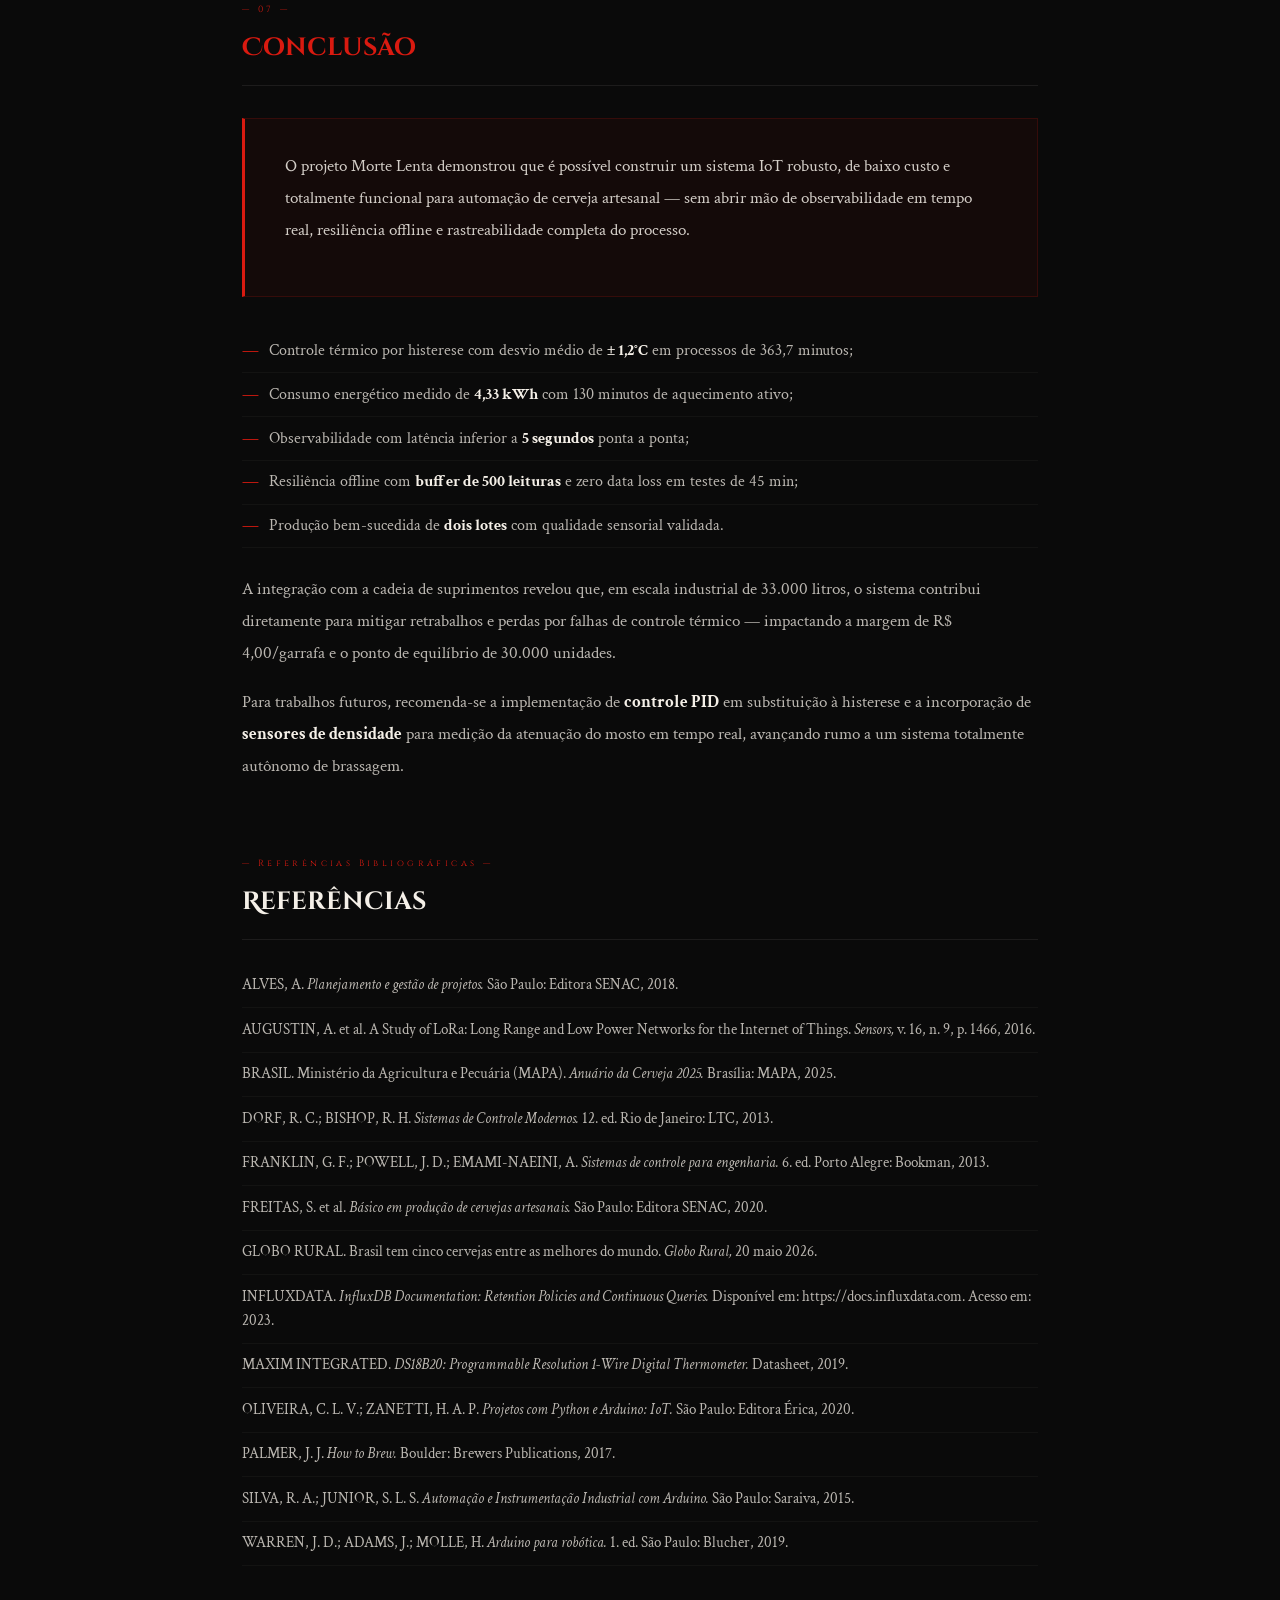
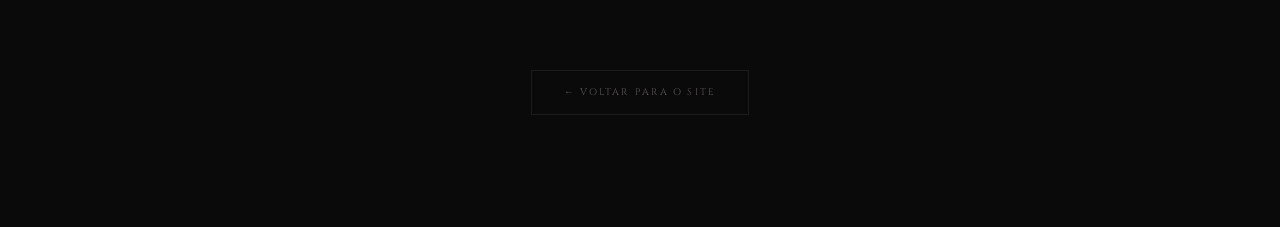
==== commit c59d6a26: "Update artigo.html" ====
--- a/artigo.html
+++ b/artigo.html
@@ -168,11 +168,24 @@
   }
   .autor-card {
     background: var(--preto2);
-    padding: 1.4rem 1rem;
+    padding: 1.4rem 1rem 1.2rem;
     transition: background 0.2s;
     text-align: center;
   }
   .autor-card:hover { background: #191919; }
+  .autor-avatar {
+    width: 80px;
+    height: 80px;
+    border-radius: 50%;
+    object-fit: cover;
+    object-position: top center;
+    display: block;
+    margin: 0 auto 0.9rem;
+    border: 2px solid rgba(210,25,15,0.45);
+    background: #0a0a0a;
+    transition: border-color 0.2s;
+  }
+  .autor-card:hover .autor-avatar { border-color: var(--vermelho); }
   .autor-nome {
     font-family: 'Cinzel', serif;
     font-size: 0.7rem;
@@ -506,50 +519,96 @@
 
   /* ── RESPONSIVE ── */
   @media (max-width: 768px) {
-    .header-top { padding: 0.7rem 1rem; }
-    .header-logo img { height: 38px; }
+    /* Header */
+    .header-top { padding: 0.6rem 1rem; }
+    .header-logo img { height: 36px; }
     .header-right { display: none; }
-    nav { gap: 1rem; padding: 0.5rem 0.8rem; overflow-x: auto; white-space: nowrap; font-size: 0.55rem; }
-    .artigo-hero { padding: 120px 1.2rem 3rem; min-height: auto; }
-    .hero-title { font-size: clamp(0.95rem, 4vw, 1.4rem); }
-    .hero-subtitulo { font-size: 0.95rem; }
-    .hero-keywords { gap: 0.4rem; }
-    .kw { font-size: 0.5rem; padding: 0.3rem 0.7rem; }
-    .artigo-body { padding: 2.5rem 1rem 4rem; }
-    .resumo-block { padding: 1.2rem 1.2rem; }
-    .resumo-texto { font-size: 0.98rem; }
-    .autores-section { padding: 2rem 1rem; }
+    .header-left a { font-size: 0.52rem; }
+
+    /* Nav scrollável horizontal */
+    nav {
+      gap: 0;
+      padding: 0;
+      overflow-x: auto;
+      overflow-y: hidden;
+      white-space: nowrap;
+      display: flex;
+      justify-content: flex-start;
+      -webkit-overflow-scrolling: touch;
+      scrollbar-width: none;
+    }
+    nav::-webkit-scrollbar { display: none; }
+    nav a {
+      font-size: 0.5rem;
+      letter-spacing: 0.15em;
+      padding: 0.55rem 0.9rem;
+      display: inline-block;
+      flex-shrink: 0;
+    }
+
+    /* Hero */
+    .artigo-hero {
+      padding: 115px 1rem 2.5rem;
+      min-height: auto;
+    }
+    .hero-eyebrow { font-size: 0.5rem; letter-spacing: 0.2em; margin-bottom: 1rem; }
+    .hero-title { font-size: clamp(0.9rem, 4.5vw, 1.3rem); line-height: 1.3; }
+    .hero-rule { margin: 1.2rem auto; }
+    .hero-subtitulo { font-size: 0.92rem; margin-bottom: 1.5rem; }
+    .hero-keywords { gap: 0.35rem; }
+    .kw { font-size: 0.48rem; padding: 0.28rem 0.6rem; }
+
+    /* Autores */
+    .autores-section { padding: 1.8rem 0.8rem; }
     .autores-grid { grid-template-columns: 1fr 1fr; }
     .autores-ultima-linha .autor-card { width: 50%; }
-    .autor-nome { font-size: 0.65rem; }
+    .autor-avatar { width: 64px; height: 64px; }
+    .autor-nome { font-size: 0.6rem; }
+    .autor-role { font-size: 0.55rem; }
+
+    /* Corpo */
+    .artigo-body { padding: 2rem 1rem 4rem; }
+    .resumo-block { padding: 1.2rem; }
+    .resumo-texto { font-size: 0.96rem; }
+    p { font-size: 0.98rem; }
+    .secao-titulo { font-size: 1rem; }
+    .subsecao-titulo { font-size: 0.75rem; }
+
+    /* Fases */
     .fases-grid { grid-template-columns: 1fr; }
+
+    /* Figuras */
     .figuras-duplas { grid-template-columns: 1fr; }
-    .figuras-duplas .figura-bloco img { height: 240px; }
+    .figuras-duplas .figura-bloco img { height: 220px; }
     .figura-bloco.figura-retrato img { max-width: 100%; }
+
+    /* Destaques */
     .destaque-grid { grid-template-columns: 1fr 1fr; }
-    .destaque-val { font-size: 1.4rem; }
-    table { font-size: 0.75rem; }
-    thead th, tbody td { padding: 0.5rem 0.6rem; }
-    .conclusao-box { padding: 1.2rem 1.2rem; }
-    p { font-size: 1rem; }
-  }
-  @media (max-width: 480px) {
-    .header-top { padding: 0.6rem 0.8rem; }
-    nav { gap: 0.8rem; font-size: 0.5rem; }
-    .artigo-hero { padding: 110px 1rem 2.5rem; }
-    .hero-title { font-size: clamp(0.88rem, 5vw, 1.2rem); }
-    .hero-eyebrow { font-size: 0.52rem; letter-spacing: 0.2em; }
-    .autores-grid { grid-template-columns: 1fr; }
-    .autores-ultima-linha .autor-card { width: 100%; }
-    .destaque-grid { grid-template-columns: 1fr 1fr; }
+    .destaque-val { font-size: 1.3rem; }
+    .destaque-desc { font-size: 0.5rem; }
+
+    /* Tabelas */
+    .tabela-wrapper { margin: 1.5rem -0.5rem; }
+    table { font-size: 0.7rem; }
+    thead th, tbody td { padding: 0.45rem 0.5rem; }
+
+    /* Outros */
+    .conclusao-box { padding: 1.2rem; }
     .arq-flow { flex-direction: column; align-items: center; }
     .arq-arrow { transform: rotate(90deg); }
-    .secao-titulo { font-size: 1rem; }
-    .subsecao-titulo { font-size: 0.75rem; }
-    .tabela-wrapper { font-size: 0.7rem; }
-    thead th, tbody td { padding: 0.4rem 0.5rem; white-space: normal; }
-    .resumo-block { padding: 1rem; }
-    .conclusao-box { padding: 1rem; }
+  }
+
+  @media (max-width: 400px) {
+    .header-top { padding: 0.5rem 0.8rem; }
+    .header-logo img { height: 30px; }
+    nav a { font-size: 0.46rem; padding: 0.5rem 0.7rem; }
+    .artigo-hero { padding: 105px 0.8rem 2rem; }
+    .hero-title { font-size: clamp(0.85rem, 5vw, 1.1rem); }
+    .autores-grid { grid-template-columns: 1fr 1fr; }
+    .autores-ultima-linha .autor-card { width: 50%; }
+    .autor-avatar { width: 56px; height: 56px; }
+    .destaque-grid { grid-template-columns: 1fr 1fr; }
+    .artigo-body { padding: 1.5rem 0.8rem 3rem; }
   }
 </style>
 </head>
@@ -582,10 +641,11 @@
 <!-- HERO -->
 <section class="artigo-hero">
   <div class="hero-eyebrow">Engenharia da Computação · Centro Universitário SENAC São Paulo · 2026</div>
-  <h1 class="hero-title">Morte Lenta: <em>Sistema IoT</em> de Monitoramento</h1>
+  <h1 class="hero-title">Morte Lenta: <em>Sistema IoT</em> de Monitoramento e Automação para Produção de Cerveja Artesanal</h1>
   <div class="hero-rule"></div>
   <p class="hero-subtitulo">
-Solução IoT de baixo custo para monitoramento e automação da produção de cerveja artesanal.  </p>
+    Uma solução de baixo custo para automação das fases críticas de brassagem e fermentação, integrando ESP32, LoRaWAN, n8n, InfluxDB e Grafana em uma arquitetura IoT de quatro camadas.
+  </p>
   <div class="hero-keywords">
     <span class="kw">IoT</span>
     <span class="kw">Cerveja Artesanal</span>
@@ -600,35 +660,42 @@
 <!-- AUTORES -->
 <section class="autores-section">
   <div class="autores-inner">
-    <div class="section-eyebrow">— Membros —</div>
+    <div class="section-eyebrow">— Autores —</div>
     <div class="autores-grid">
       <div class="autor-card">
+        <img class="autor-avatar" src="Imagens/Kezia.png" alt="Kezia Soares">
         <div class="autor-nome">Kezia Soares</div>
         <div class="autor-role">Líder de Projeto</div>
       </div>
       <div class="autor-card">
+        <img class="autor-avatar" src="Imagens/João.png" alt="João Pedro Ferro e Silva">
         <div class="autor-nome">João Pedro Ferro e Silva</div>
-        <div class="autor-role">Projetista de Hardware/Desenvolvedor</div>
+        <div class="autor-role">Projetista de Hardware</div>
       </div>
       <div class="autor-card">
+        <img class="autor-avatar" src="Imagens/Mike.png" alt="Mikael Aurio Martins de Paula">
+        <div class="autor-nome">Mikael Aurio Martins de Paula</div>
+        <div class="autor-role">Projetista de Prototipagem</div>
+      </div>
+      <div class="autor-card">
+        <img class="autor-avatar" src="Imagens/Lucas.png" alt="Lucas Rodrigues de Melo">
         <div class="autor-nome">Lucas Rodrigues de Melo</div>
         <div class="autor-role">Tech Writer</div>
       </div>
       <div class="autor-card">
+        <img class="autor-avatar" src="Imagens/Rafael.png" alt="Rafael Assis da Silva">
         <div class="autor-nome">Rafael Assis da Silva</div>
         <div class="autor-role">Manufatura</div>
       </div>
-           <div class="autor-card">
-        <div class="autor-nome">Mikael Aurio Martins de Paula</div>
-        <div class="autor-role">Projetista de Prototipagem</div>
-      </div>
       <div class="autor-card">
+        <img class="autor-avatar" src="Imagens/Sarain.png" alt="Rafael Sarain Assis da Silva">
         <div class="autor-nome">Rafael Sarain Assis da Silva</div>
-        <div class="autor-role">Projetista de Prototipagem</div>
+        <div class="autor-role">Desenvolvedor</div>
       </div>
     </div>
     <div class="autores-ultima-linha">
       <div class="autor-card">
+        <img class="autor-avatar" src="Imagens/Vitor.png" alt="Vitor Nery Araujo">
         <div class="autor-nome">Vitor Nery Araujo</div>
         <div class="autor-role">Desenvolvedor</div>
       </div>
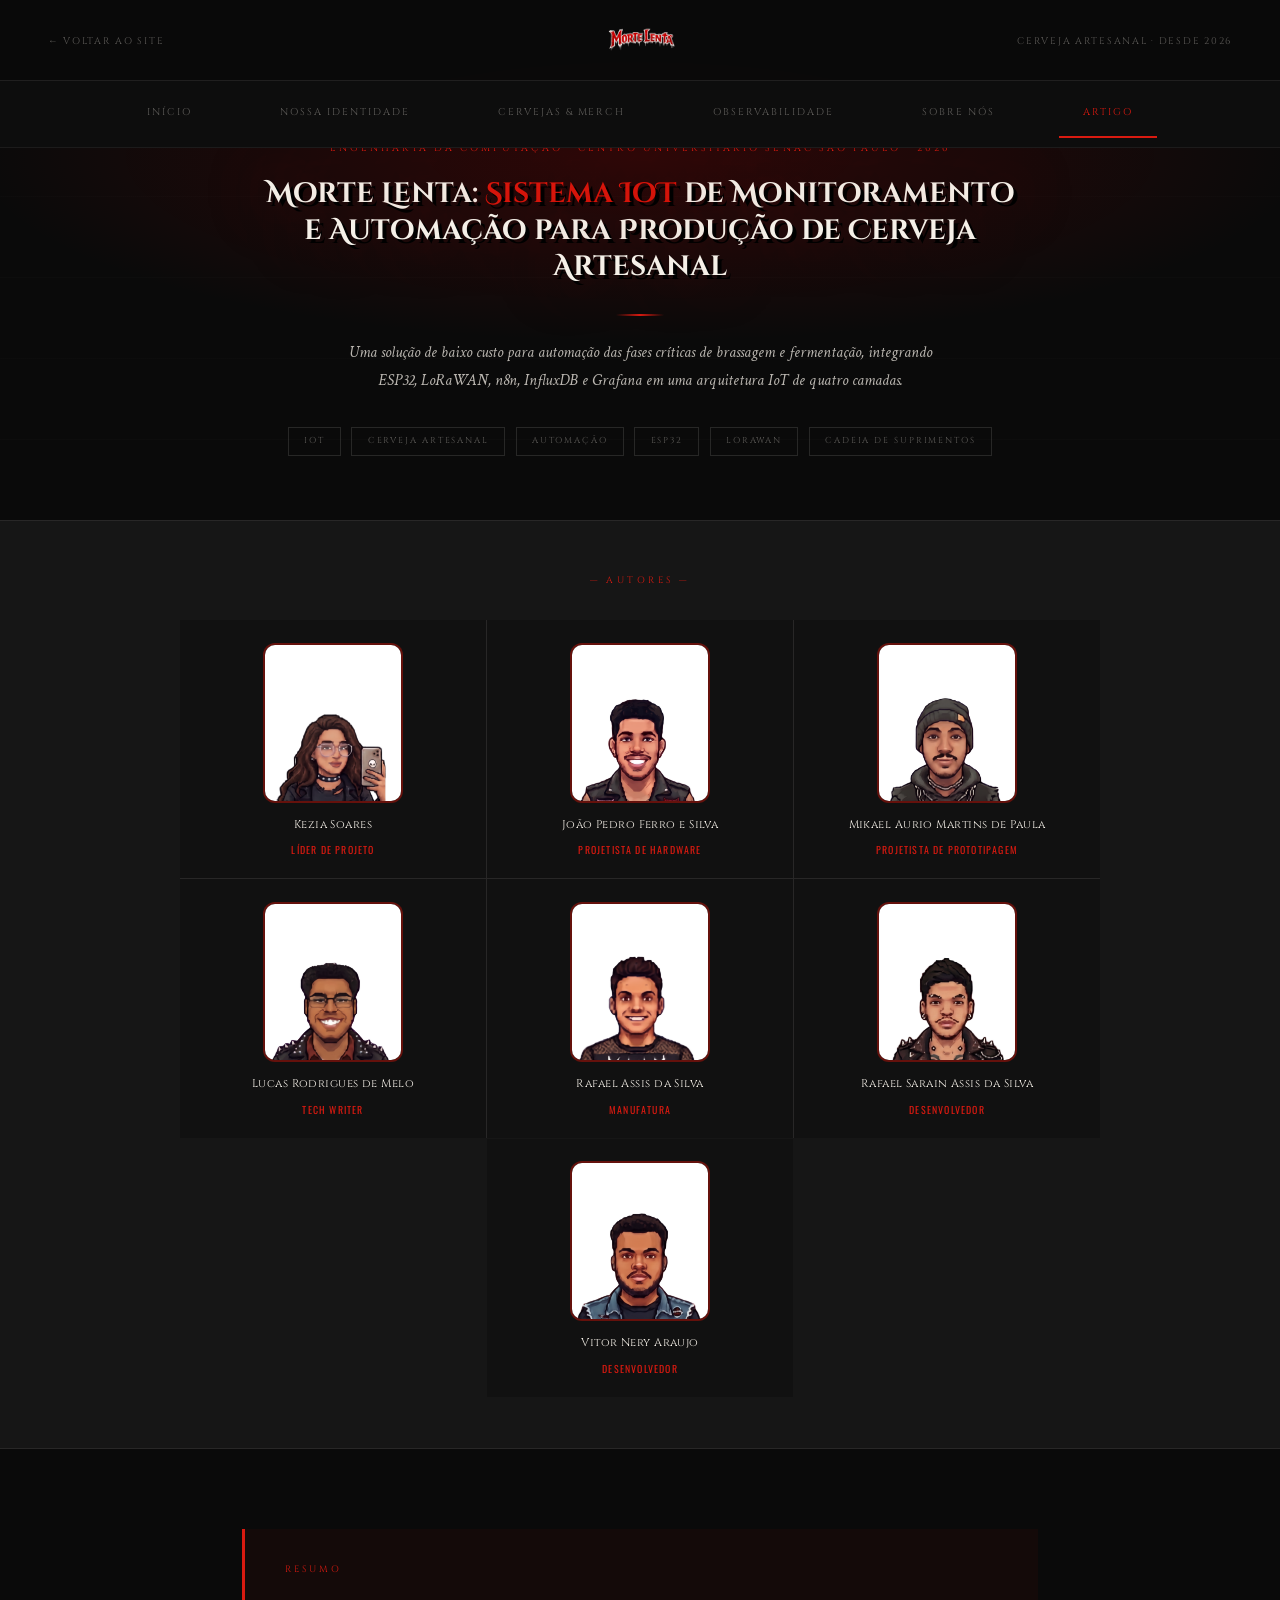
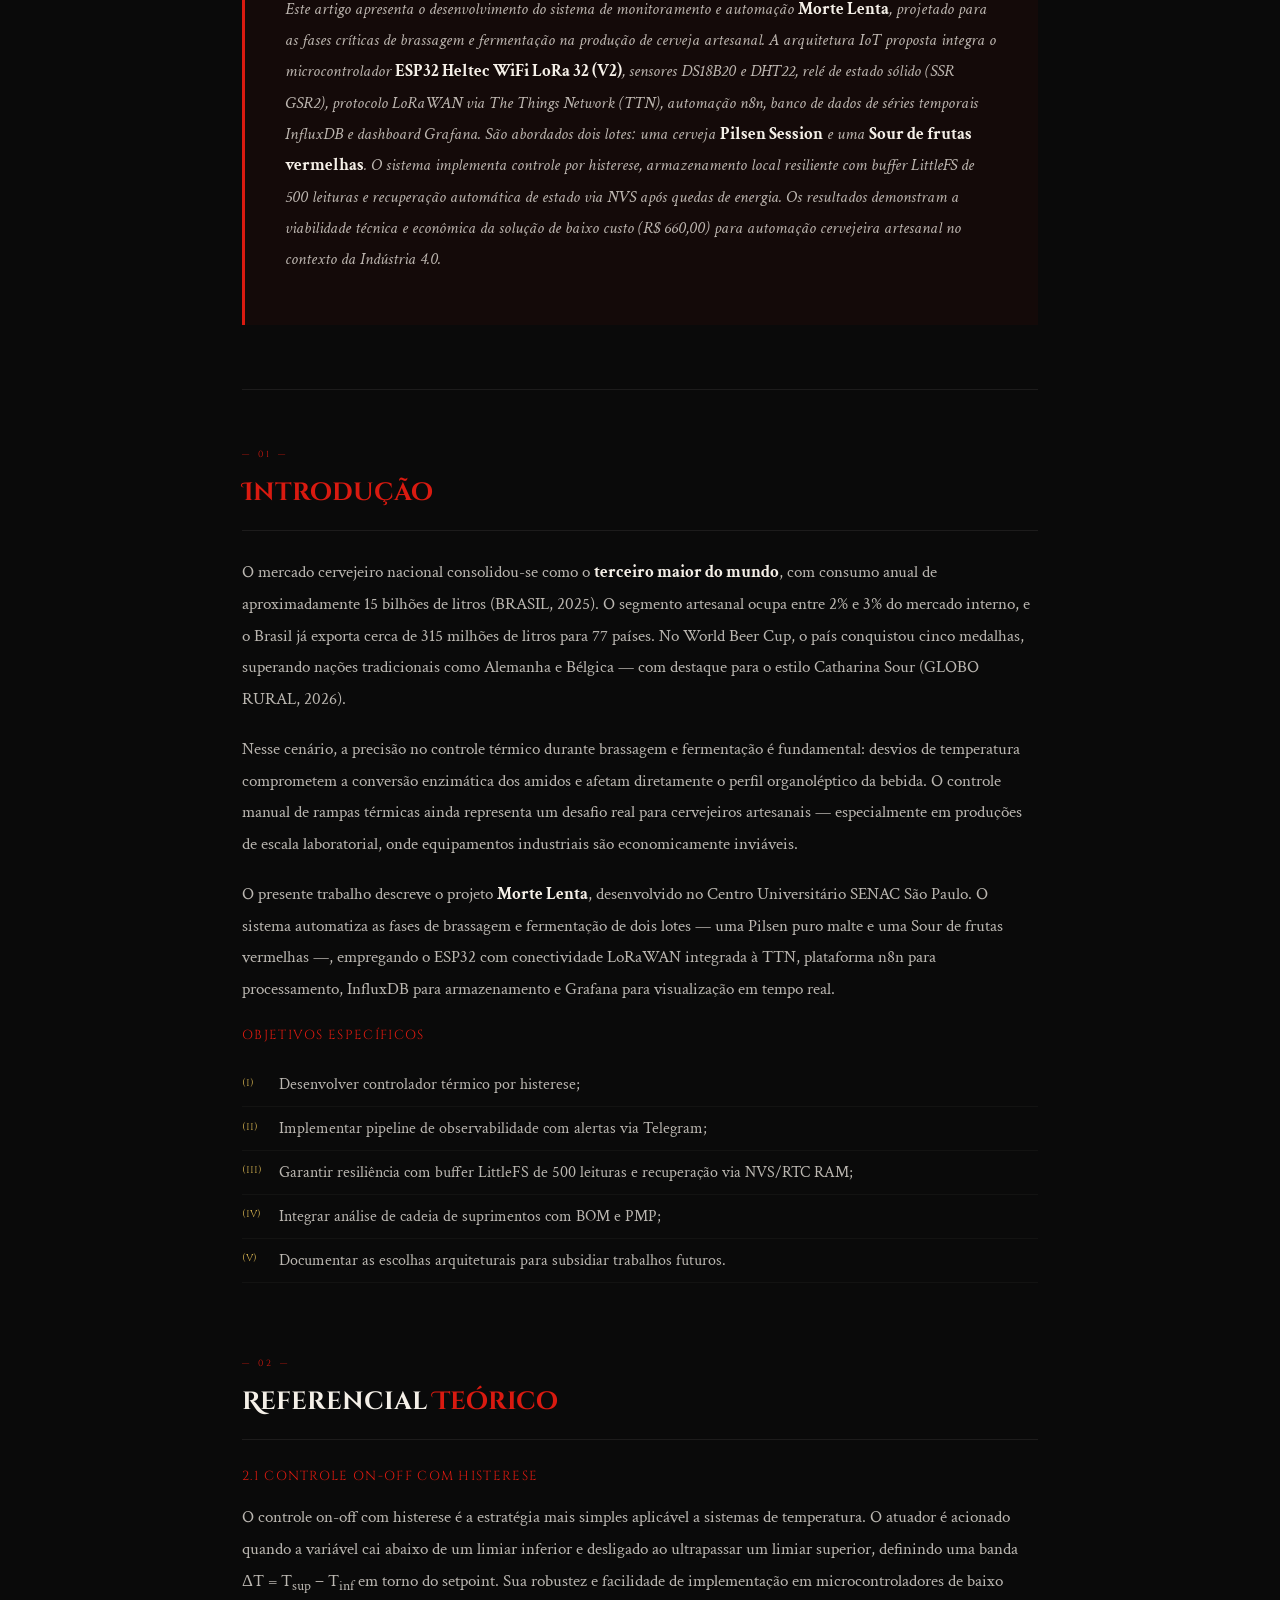
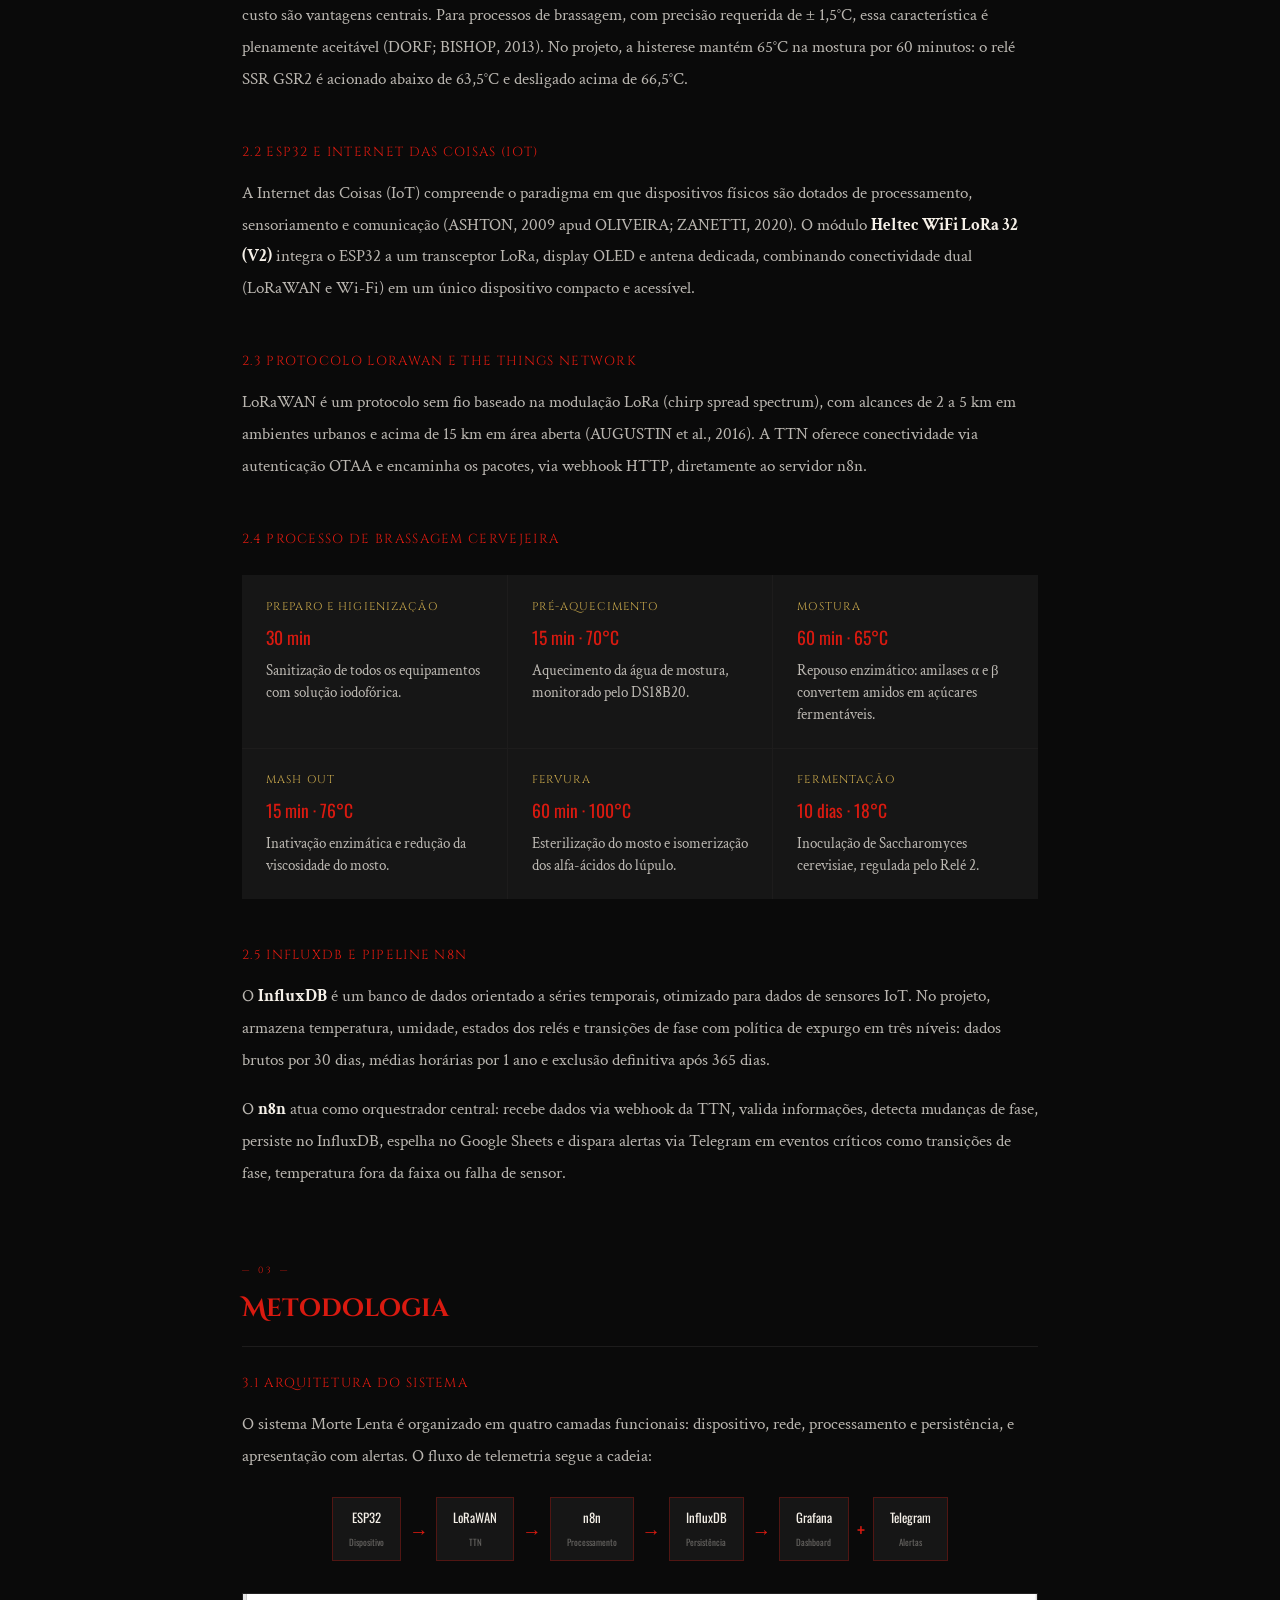
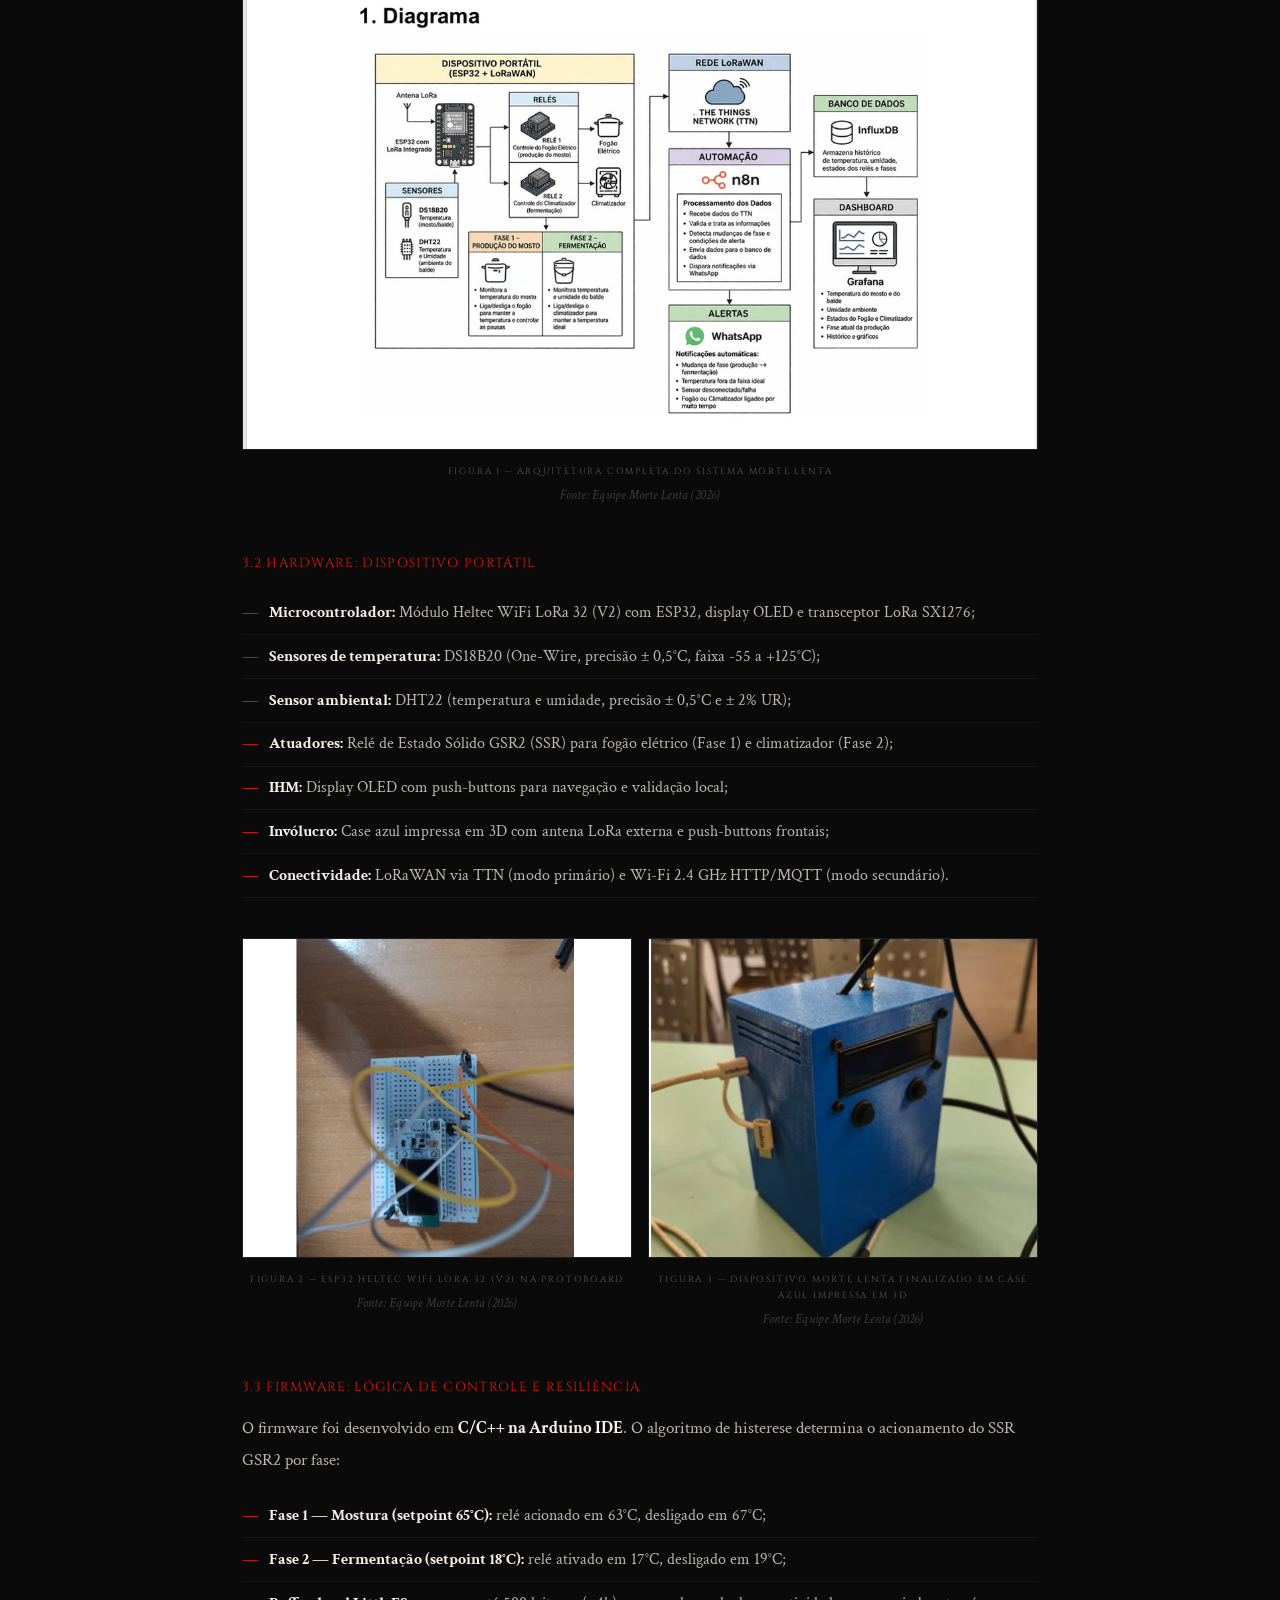
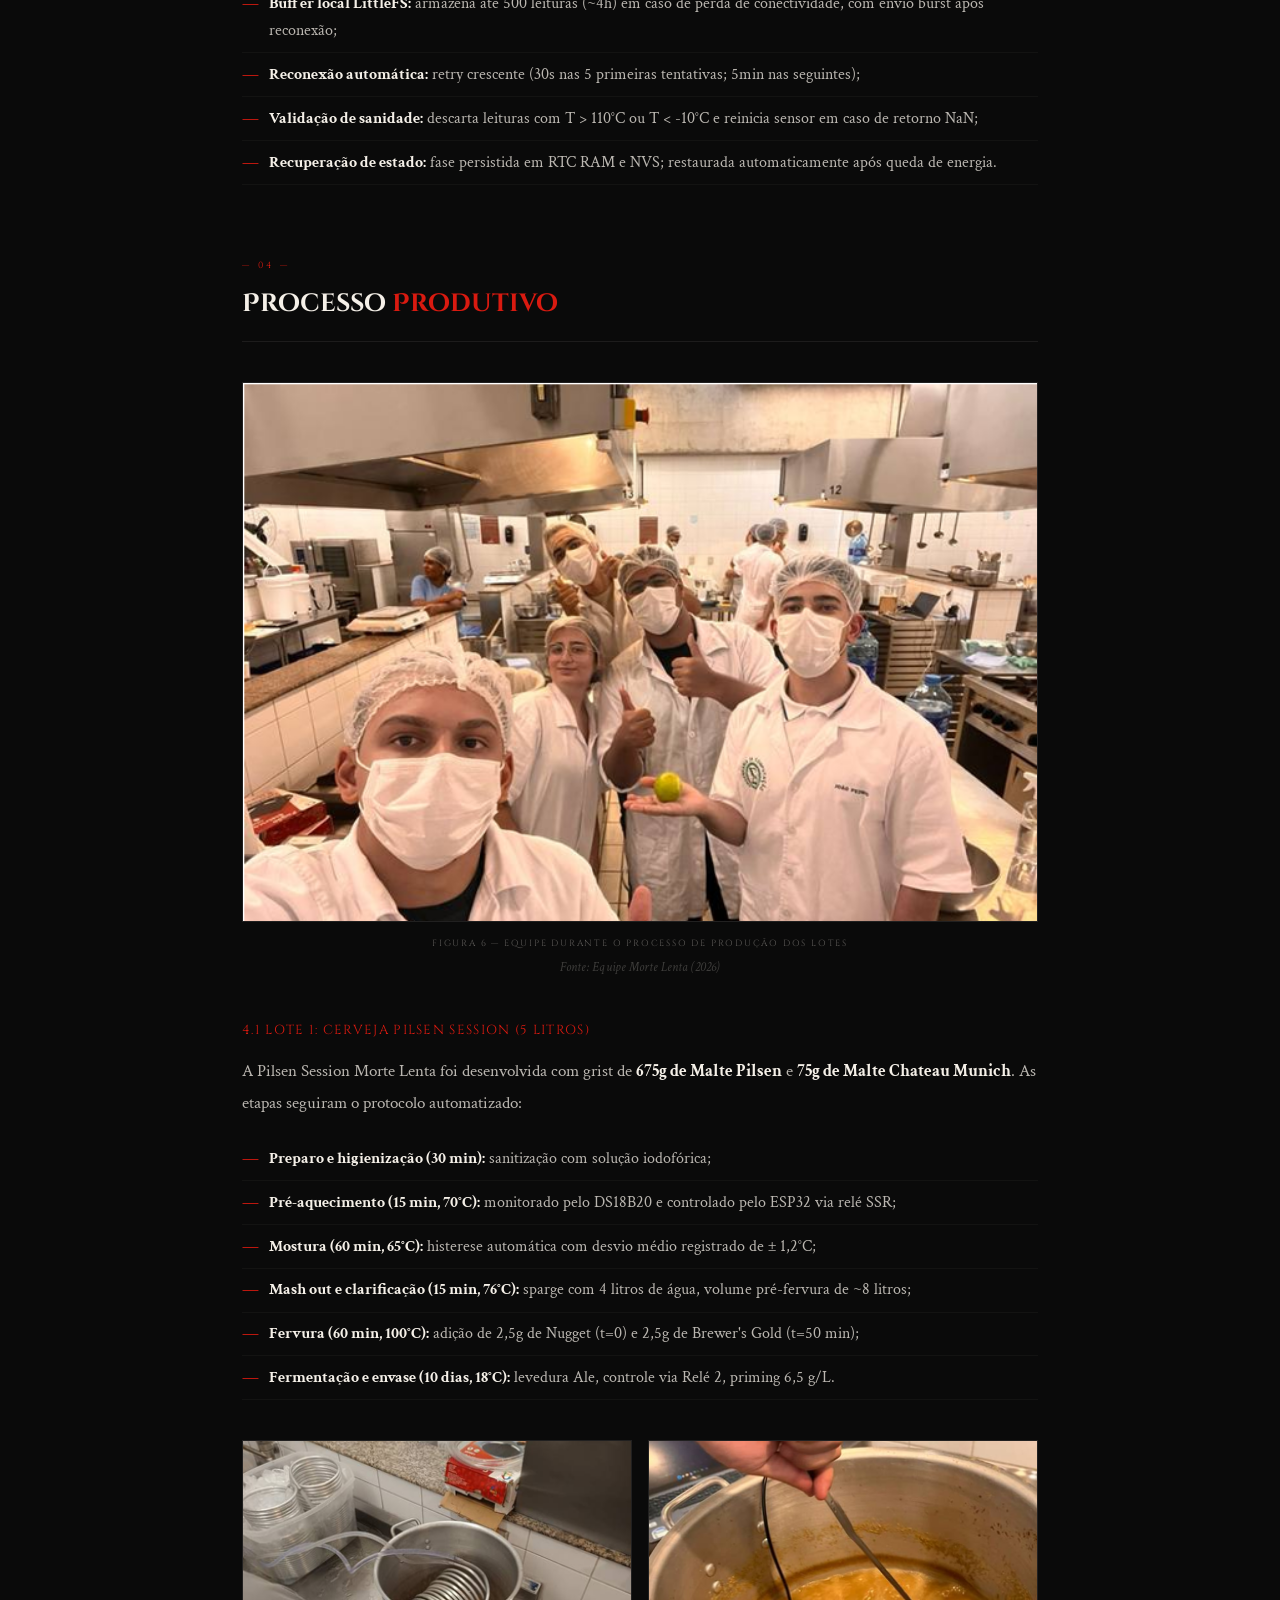
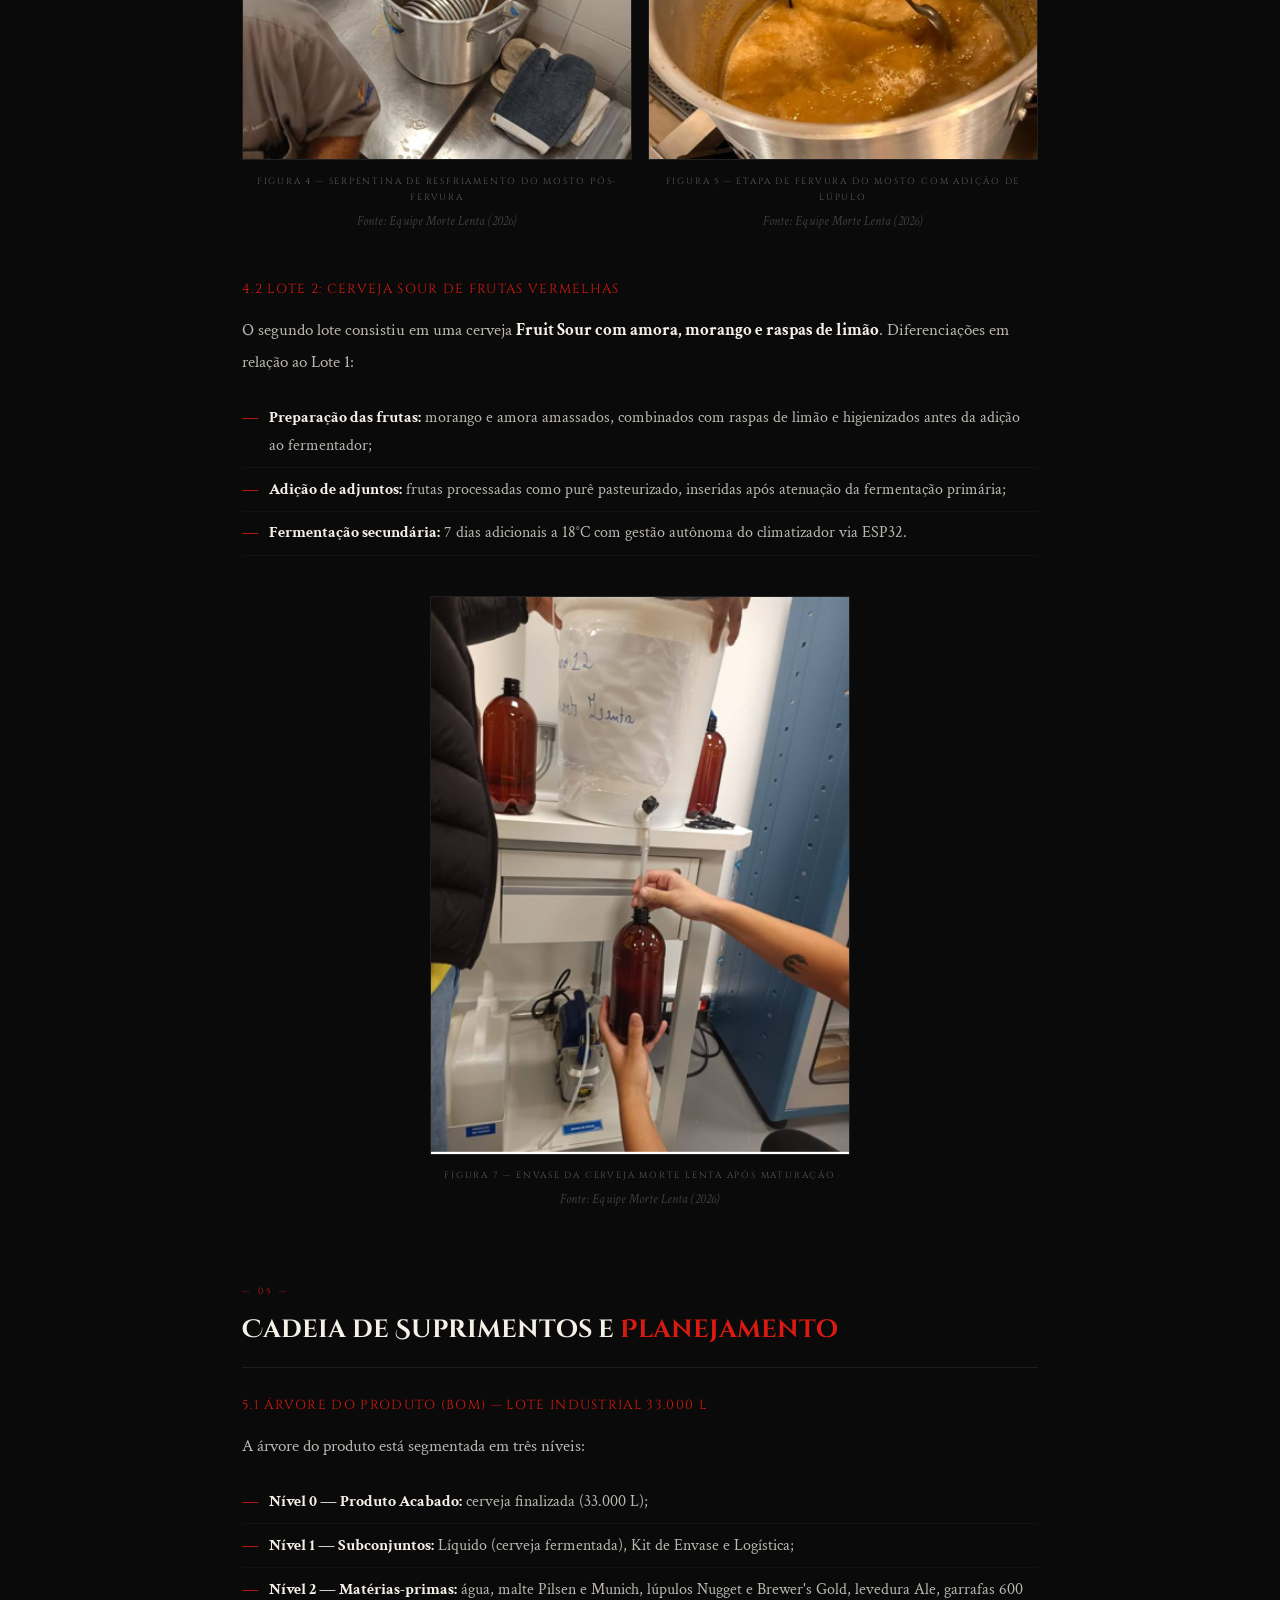
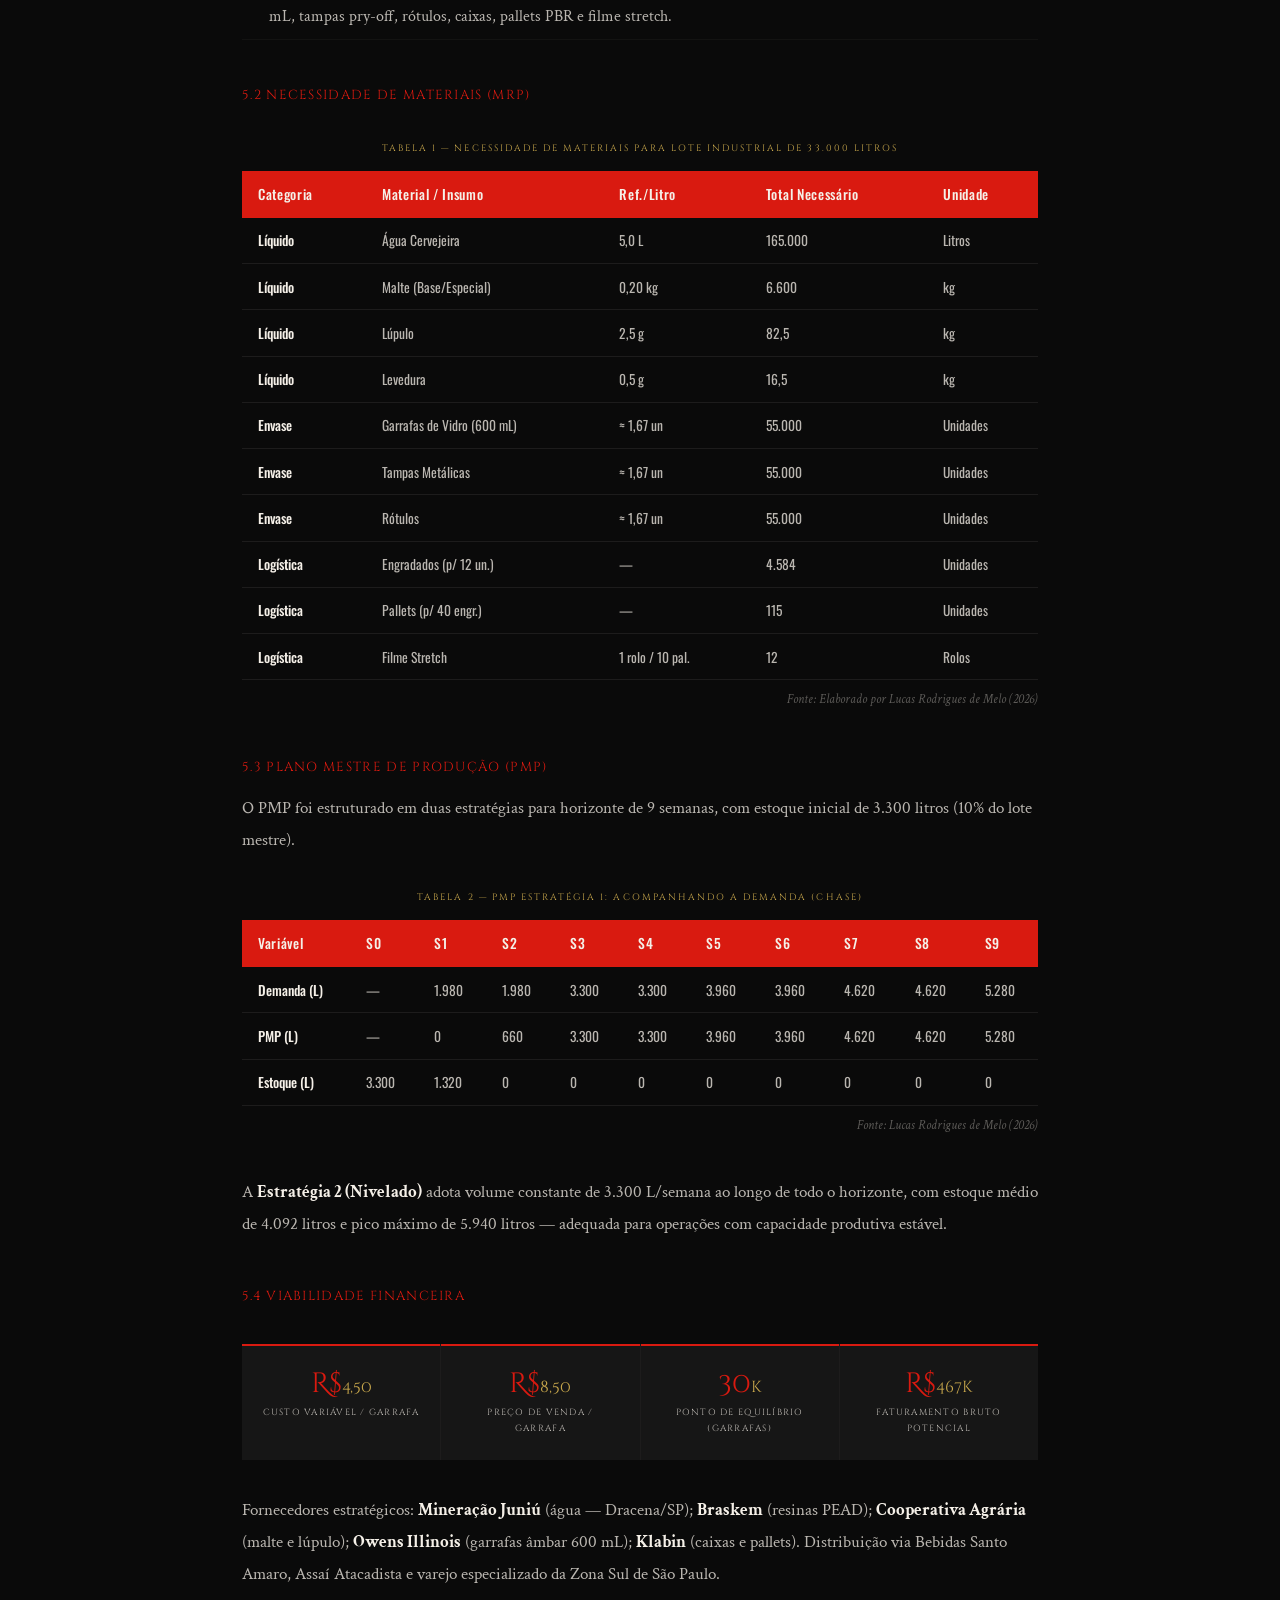
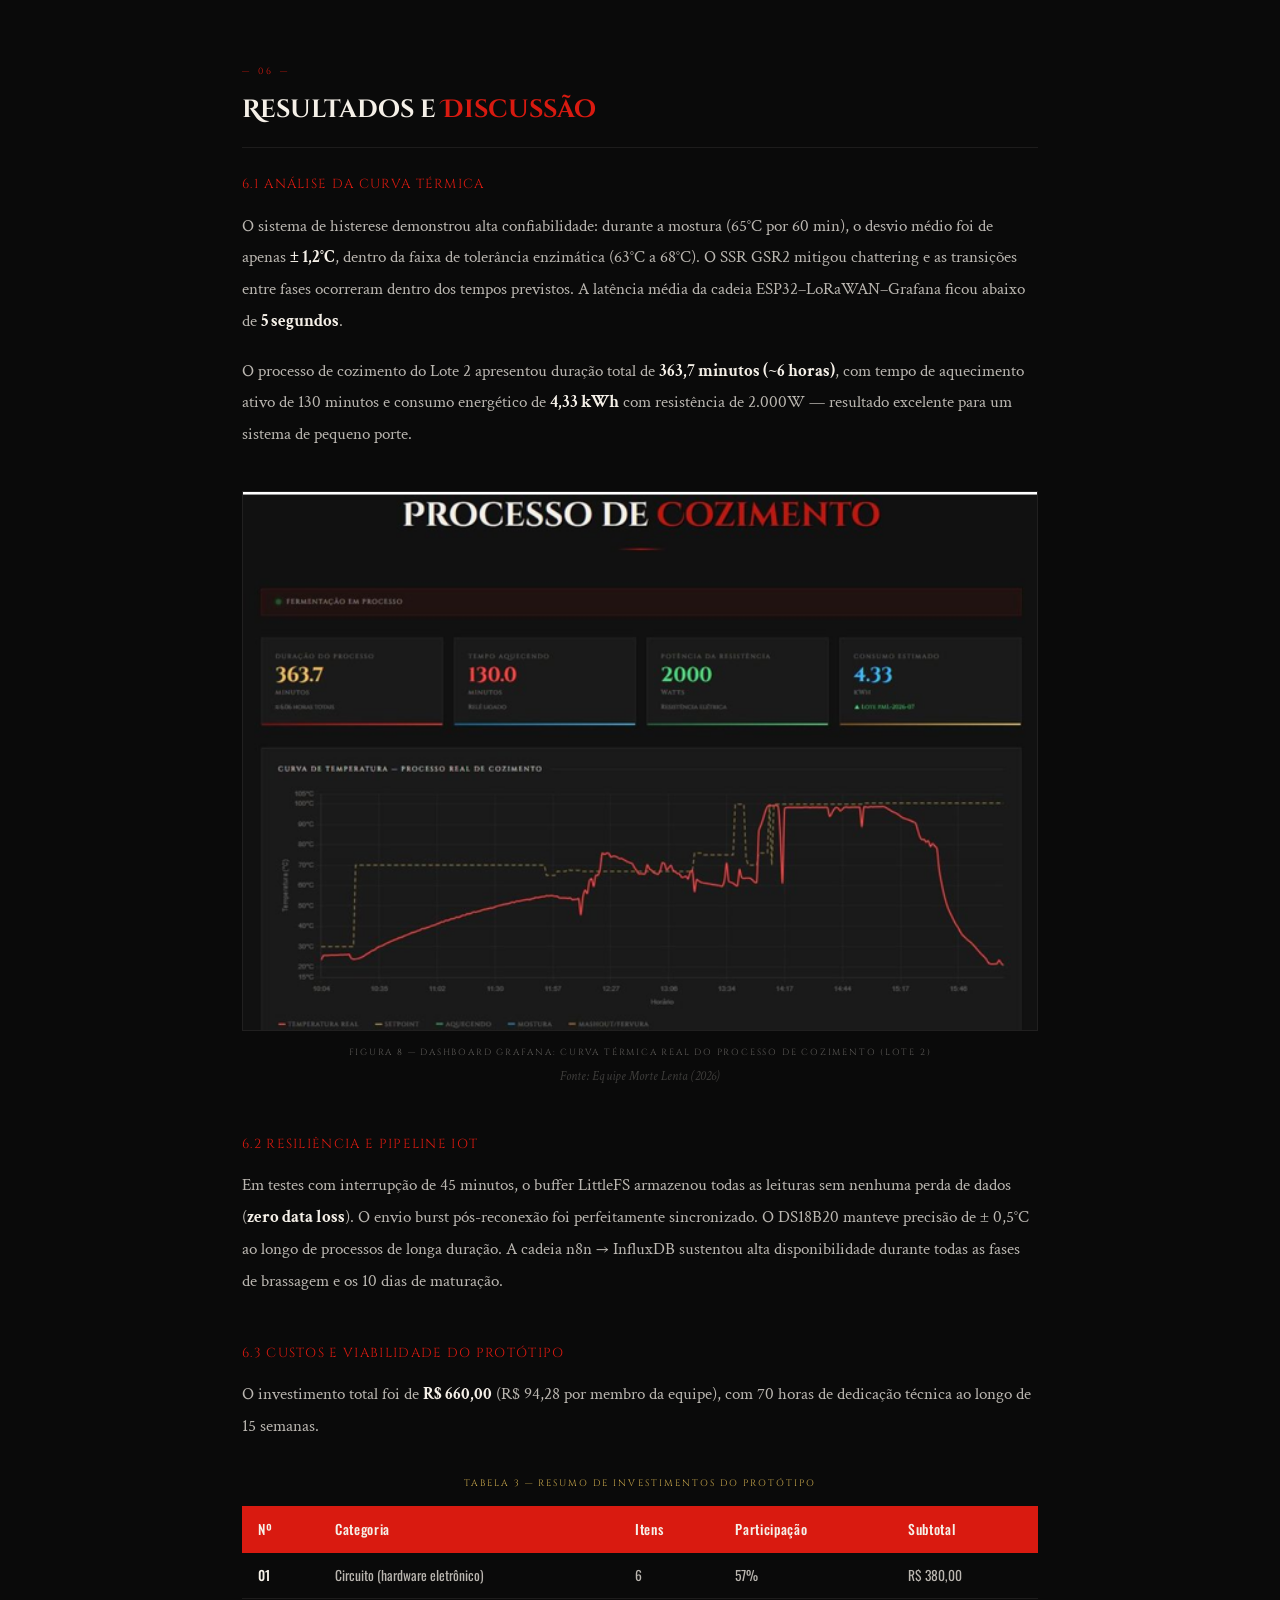
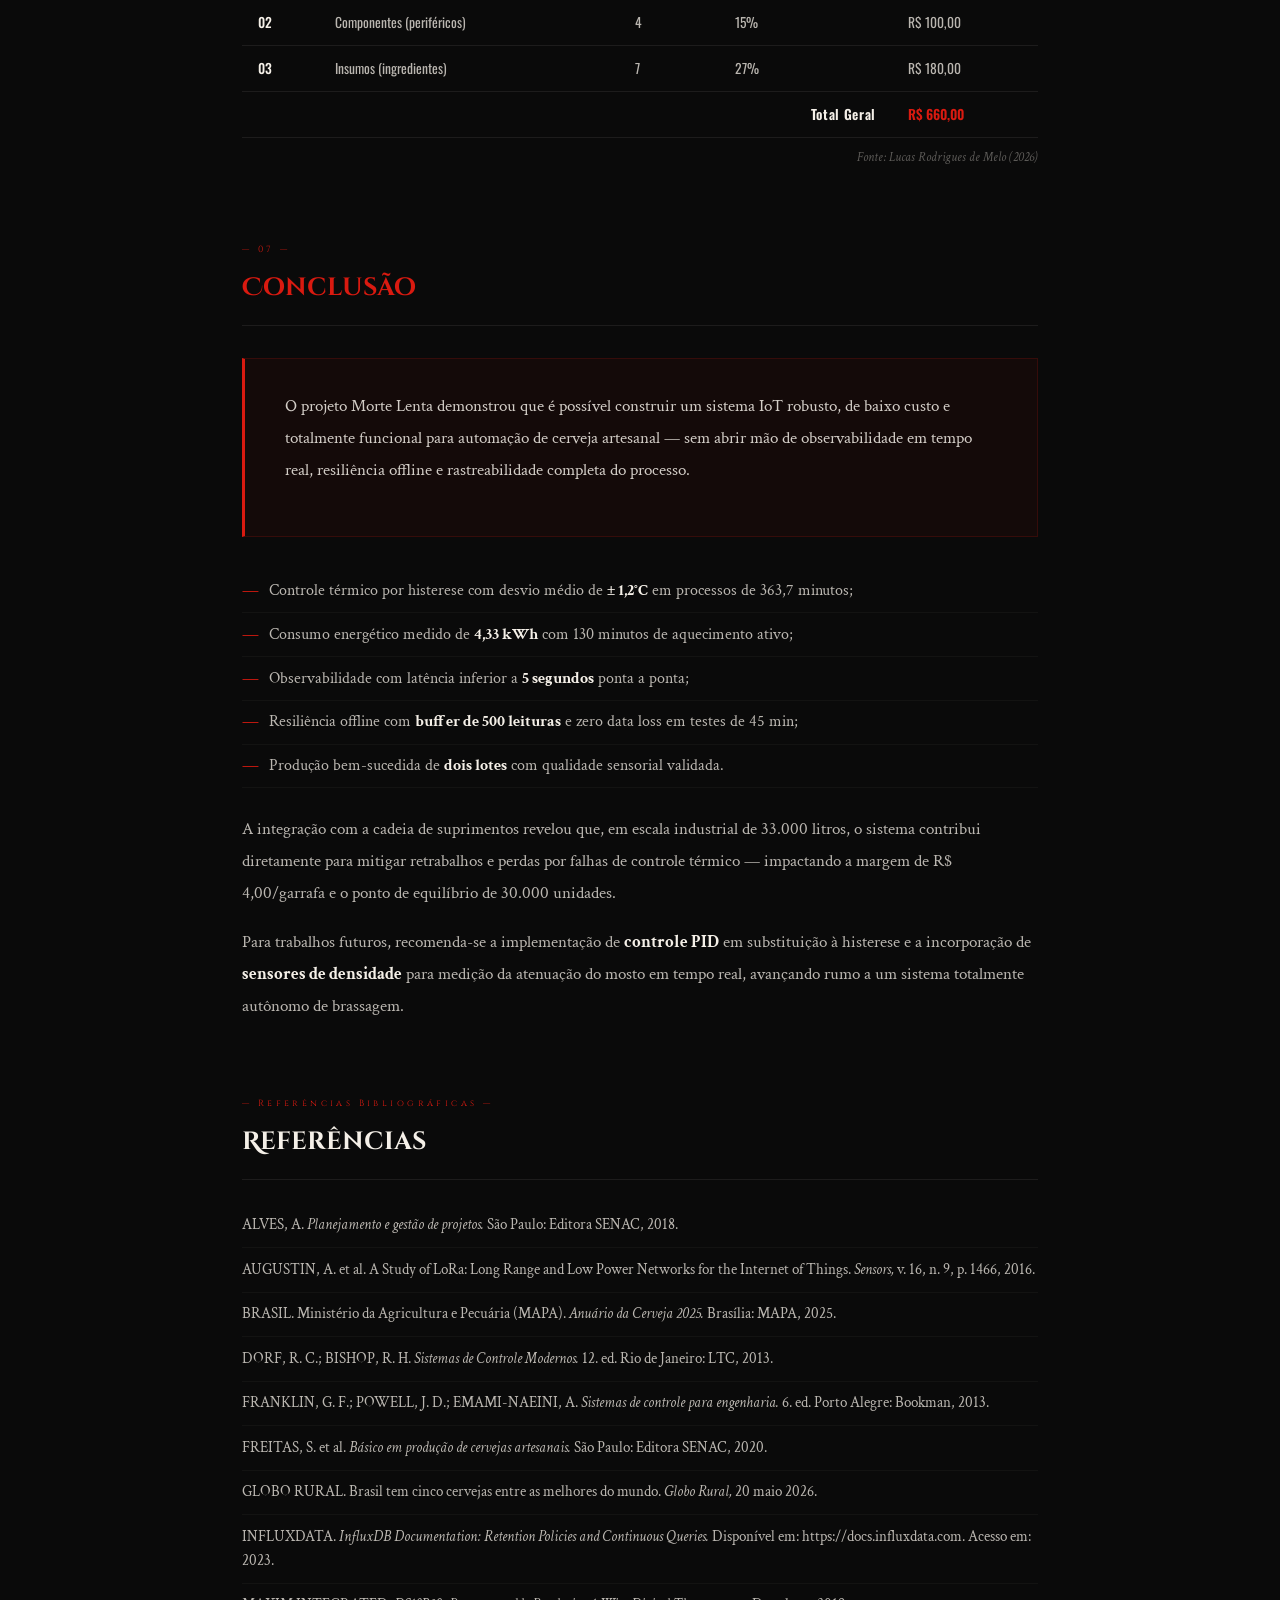
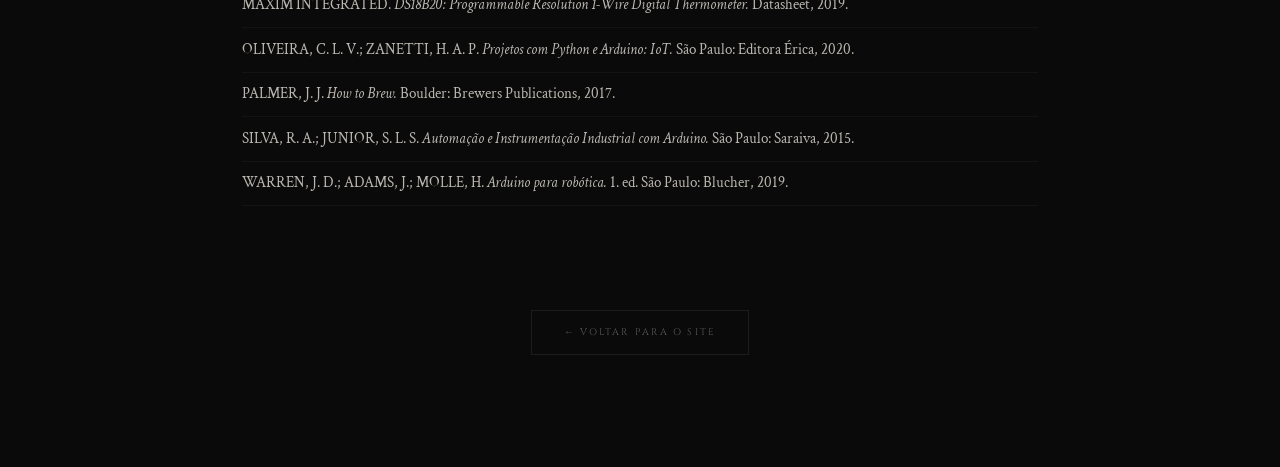
==== commit 9071f0a0: "Update artigo.html" ====
--- a/artigo.html
+++ b/artigo.html
@@ -174,18 +174,21 @@
   }
   .autor-card:hover { background: #191919; }
   .autor-avatar {
-    width: 80px;
-    height: 80px;
-    border-radius: 50%;
+    width: 140px;
+    height: 160px;
+    border-radius: 12px;
     object-fit: cover;
-    object-position: top center;
+    object-position: center 10%;
     display: block;
     margin: 0 auto 0.9rem;
     border: 2px solid rgba(210,25,15,0.45);
     background: #0a0a0a;
-    transition: border-color 0.2s;
-  }
-  .autor-card:hover .autor-avatar { border-color: var(--vermelho); }
+    transition: border-color 0.2s, transform 0.2s;
+  }
+  .autor-card:hover .autor-avatar {
+    border-color: var(--vermelho);
+    transform: scale(1.03);
+  }
   .autor-nome {
     font-family: 'Cinzel', serif;
     font-size: 0.7rem;
@@ -562,7 +565,7 @@
     .autores-section { padding: 1.8rem 0.8rem; }
     .autores-grid { grid-template-columns: 1fr 1fr; }
     .autores-ultima-linha .autor-card { width: 50%; }
-    .autor-avatar { width: 64px; height: 64px; }
+    .autor-avatar { width: 110px; height: 125px; border-radius: 8px; }
     .autor-nome { font-size: 0.6rem; }
     .autor-role { font-size: 0.55rem; }
 
@@ -606,7 +609,7 @@
     .hero-title { font-size: clamp(0.85rem, 5vw, 1.1rem); }
     .autores-grid { grid-template-columns: 1fr 1fr; }
     .autores-ultima-linha .autor-card { width: 50%; }
-    .autor-avatar { width: 56px; height: 56px; }
+    .autor-avatar { width: 90px; height: 105px; border-radius: 6px; }
     .destaque-grid { grid-template-columns: 1fr 1fr; }
     .artigo-body { padding: 1.5rem 0.8rem 3rem; }
   }
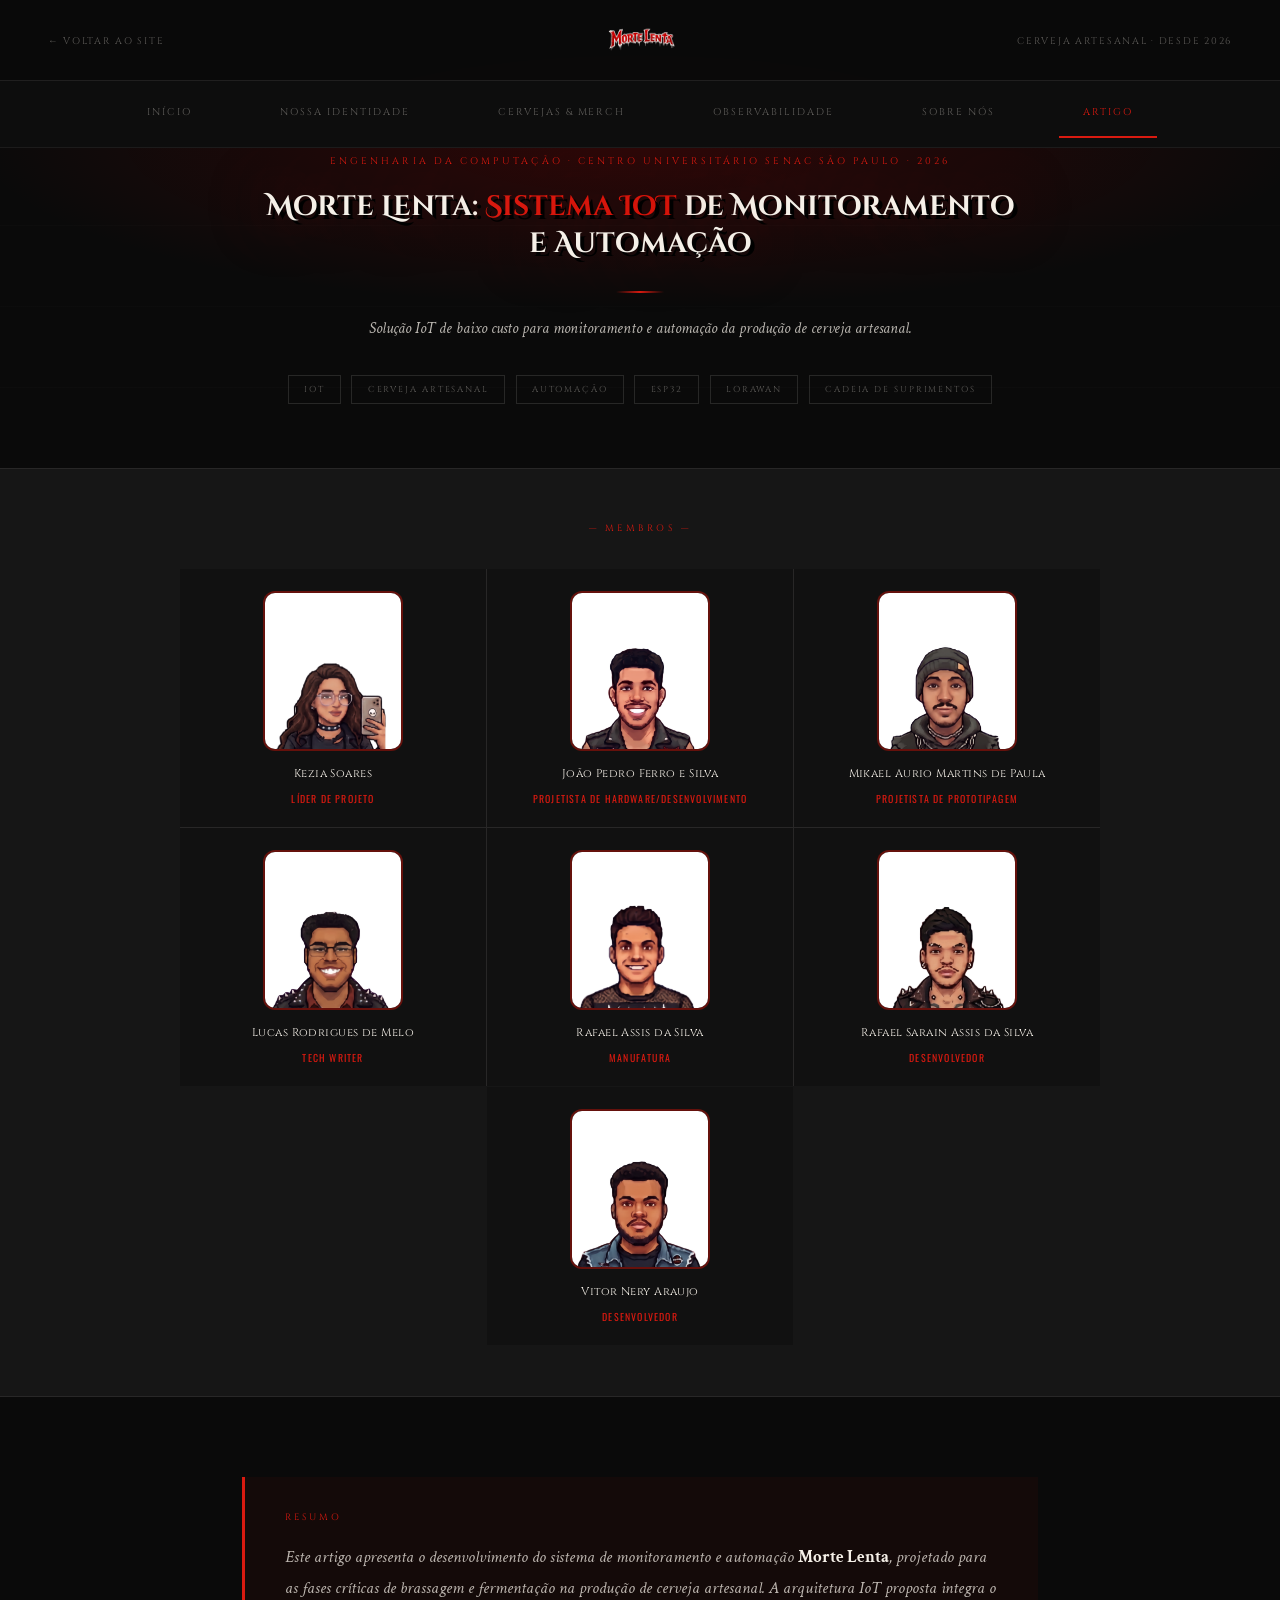
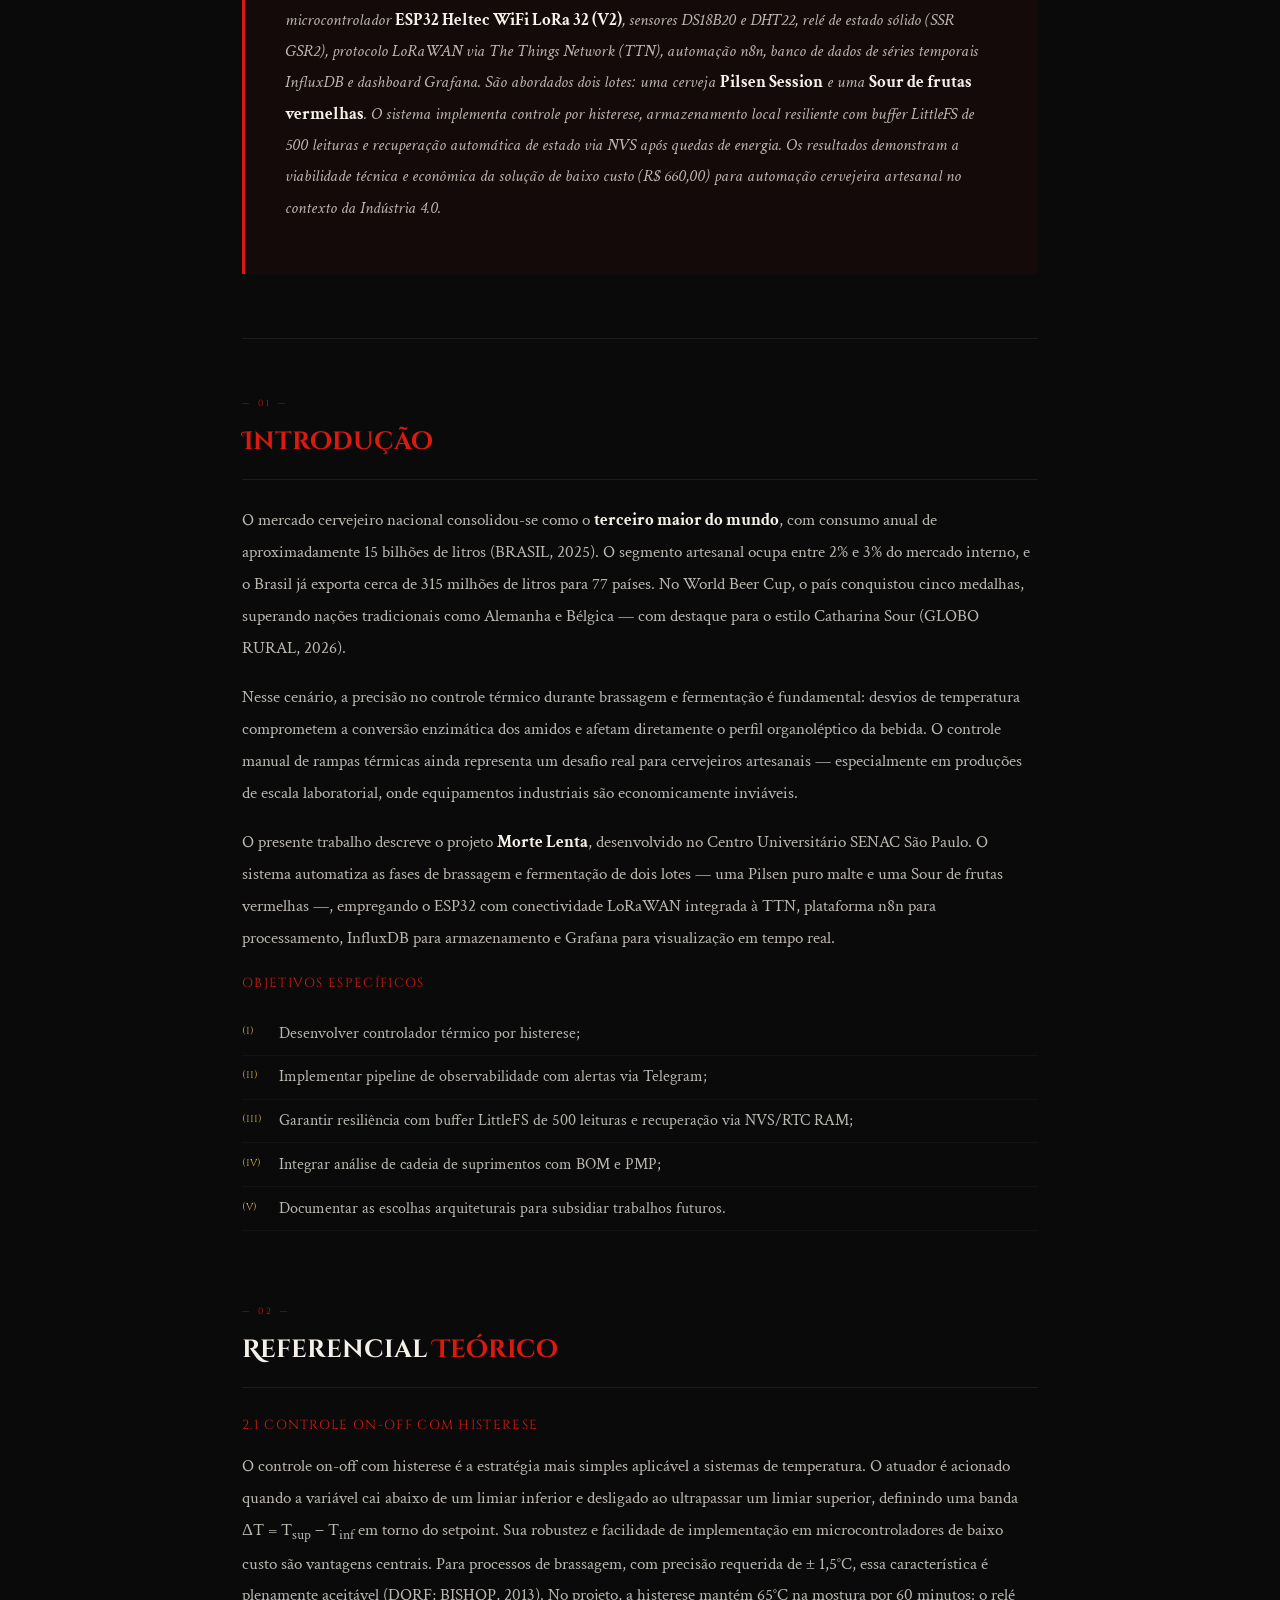
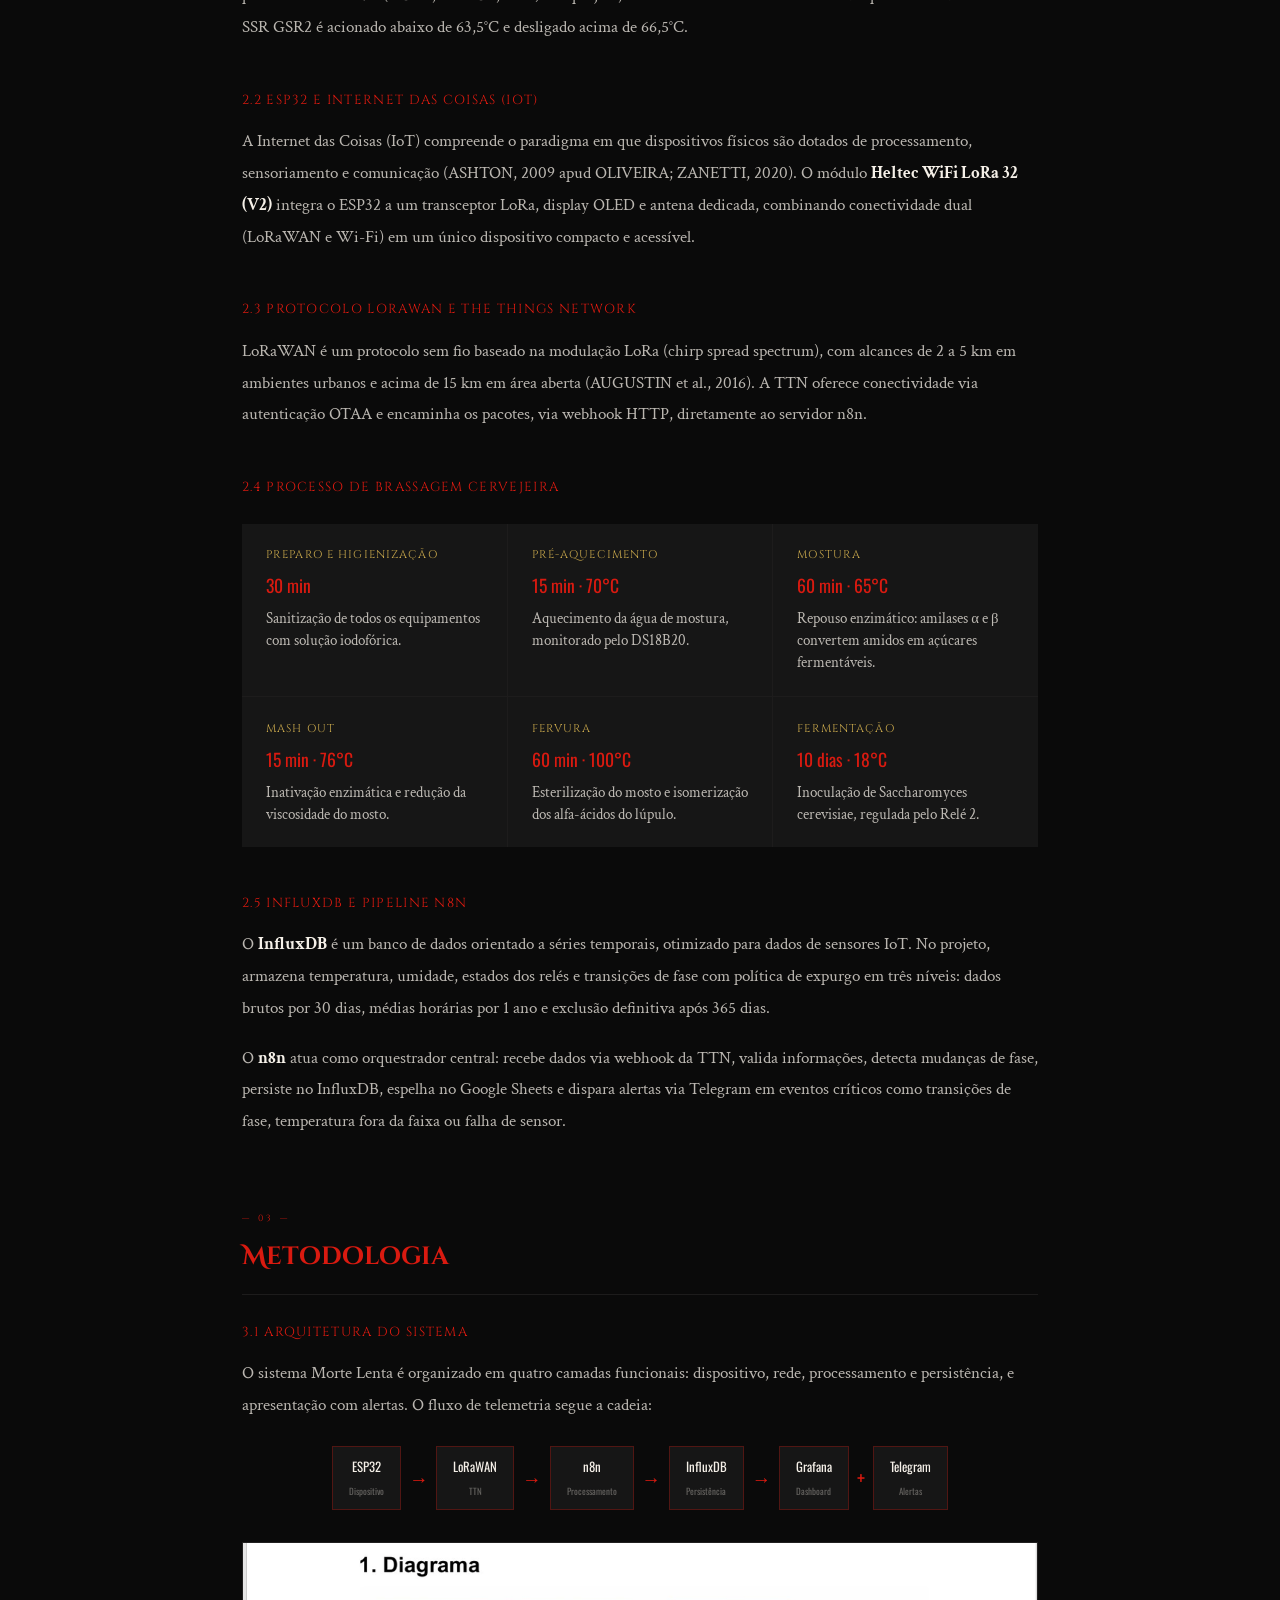
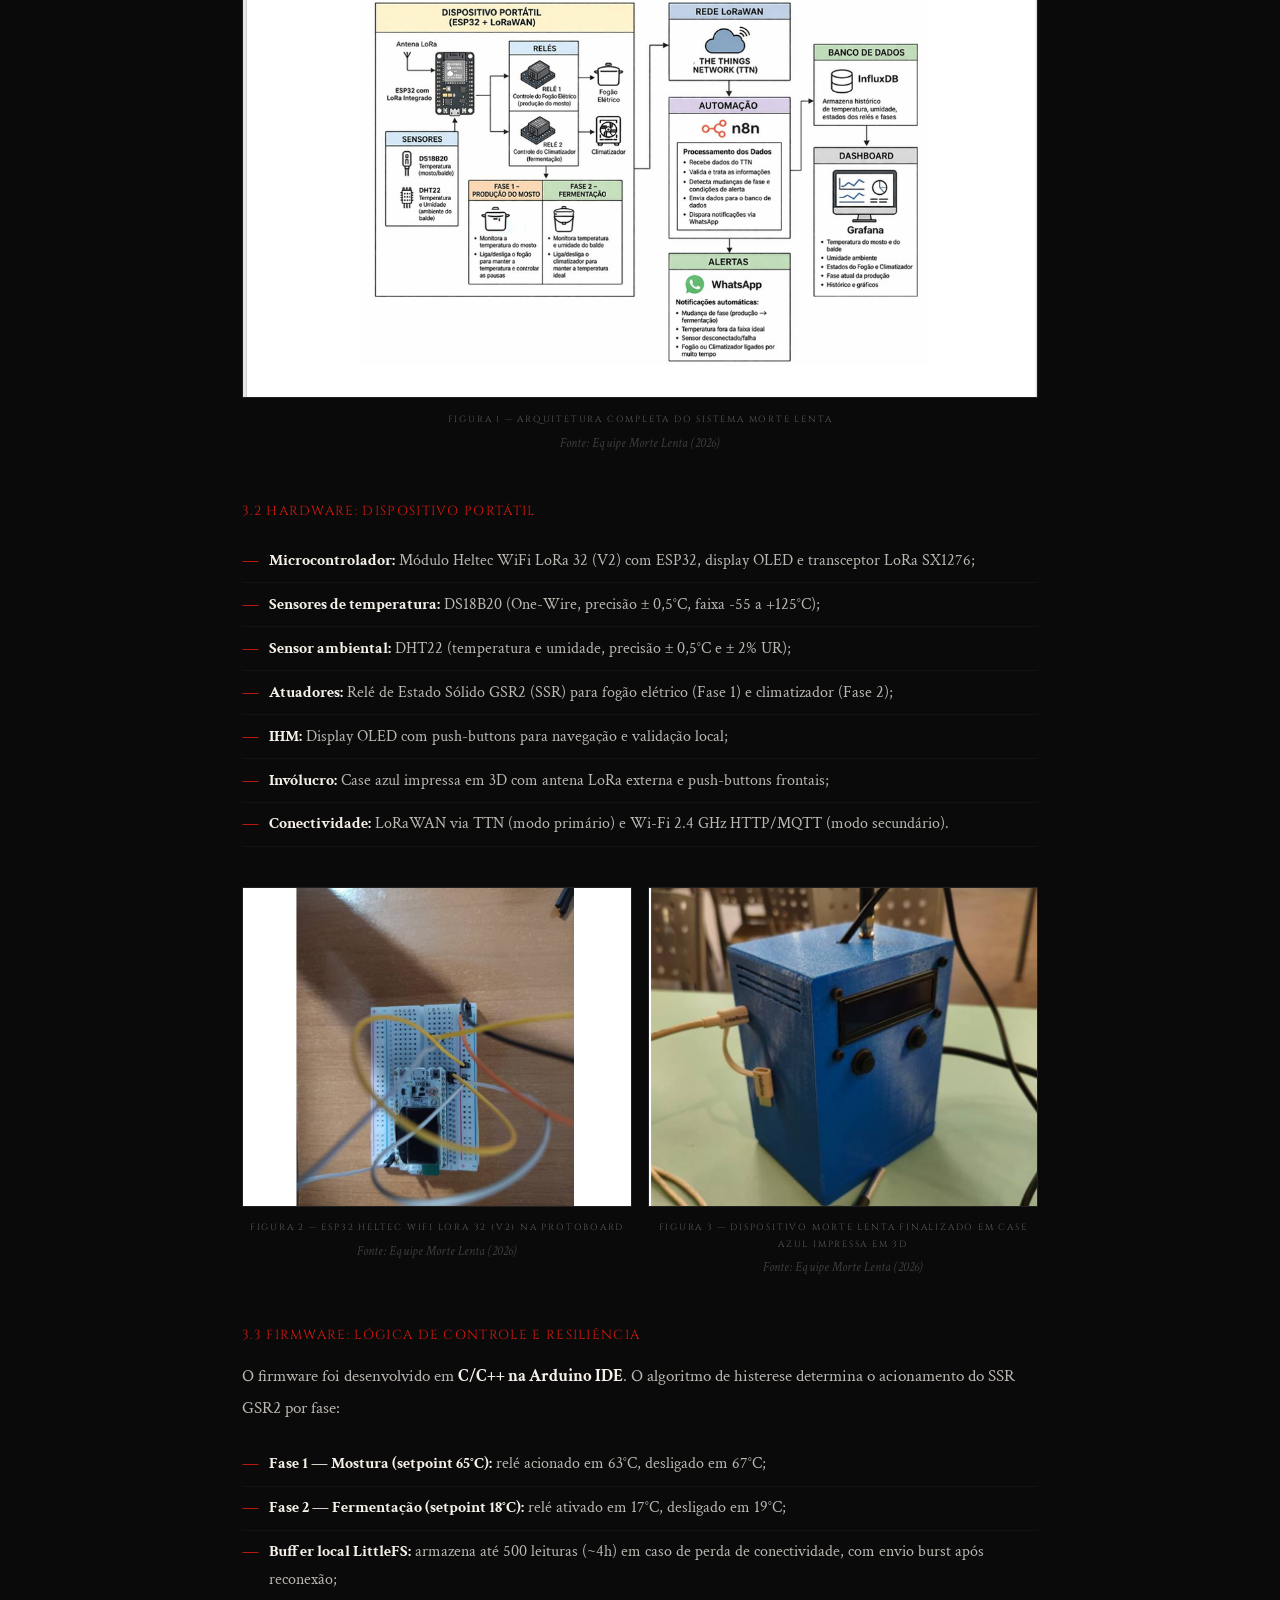
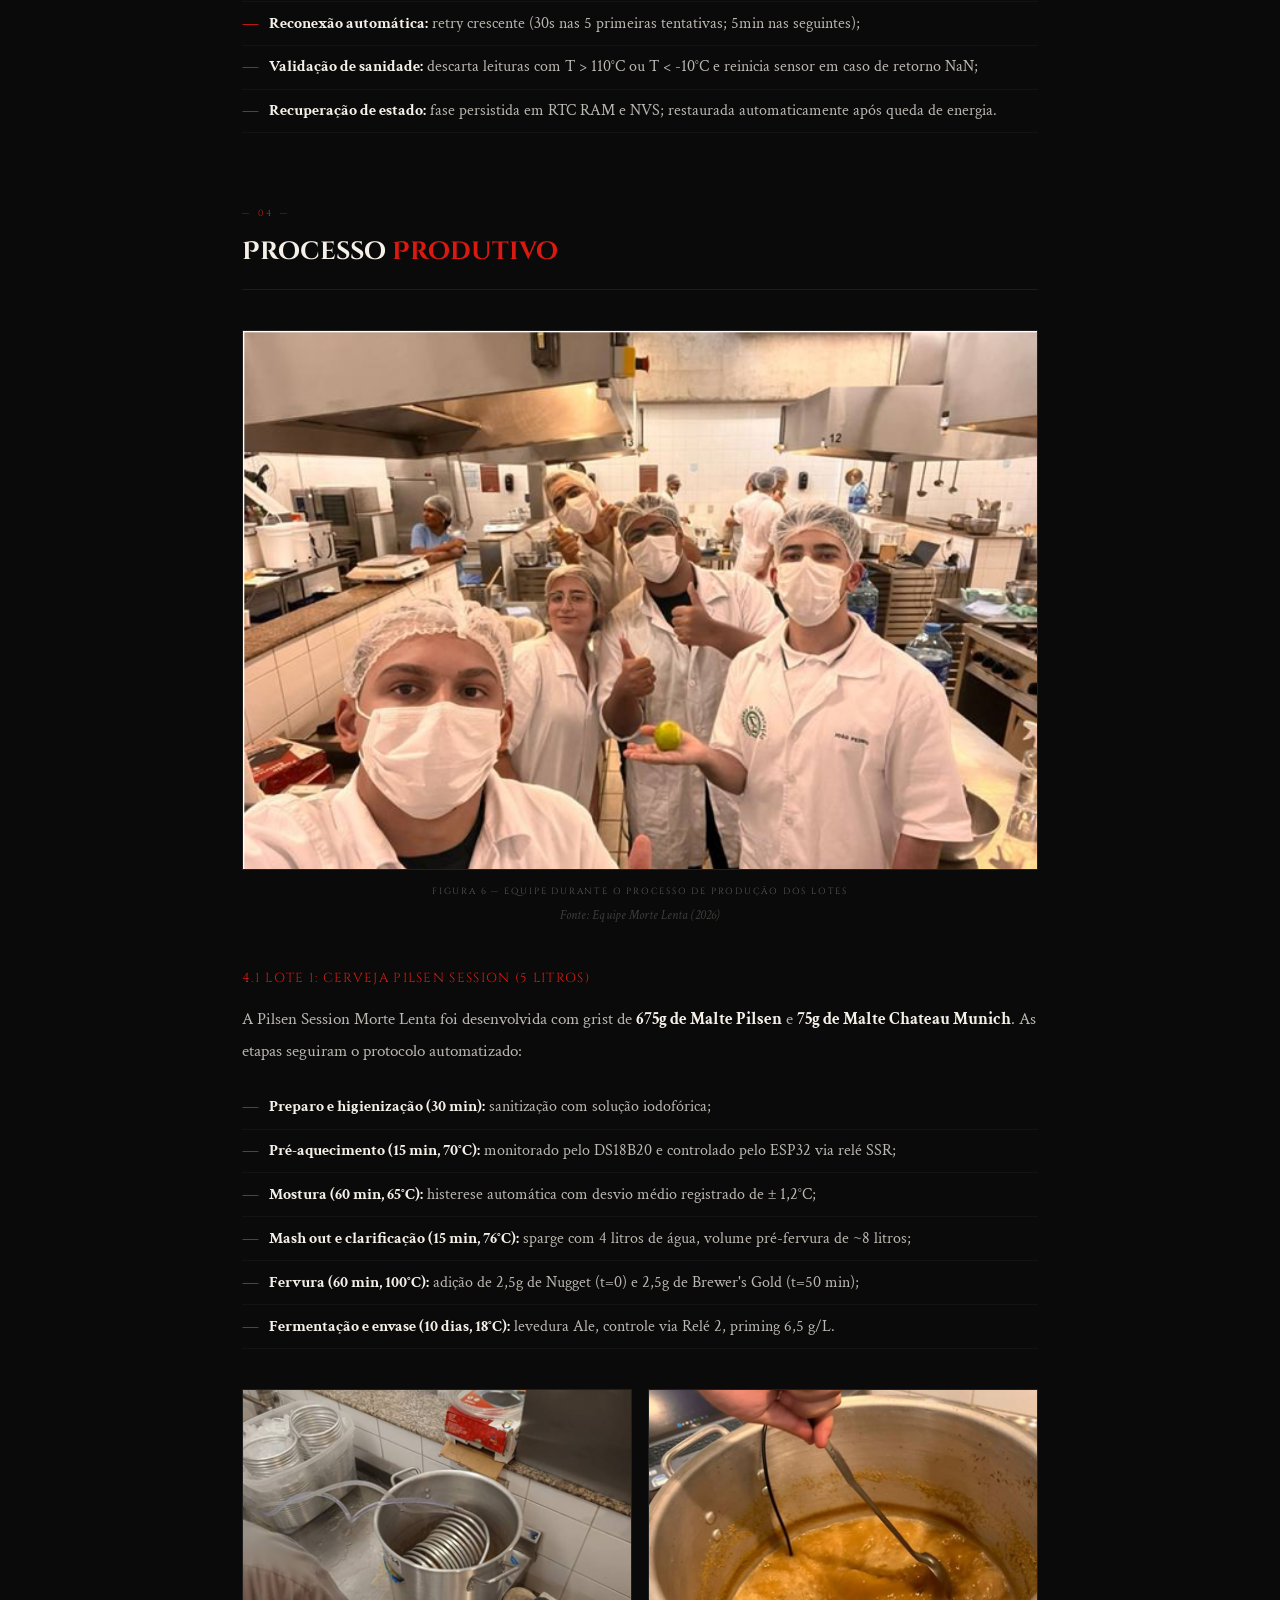
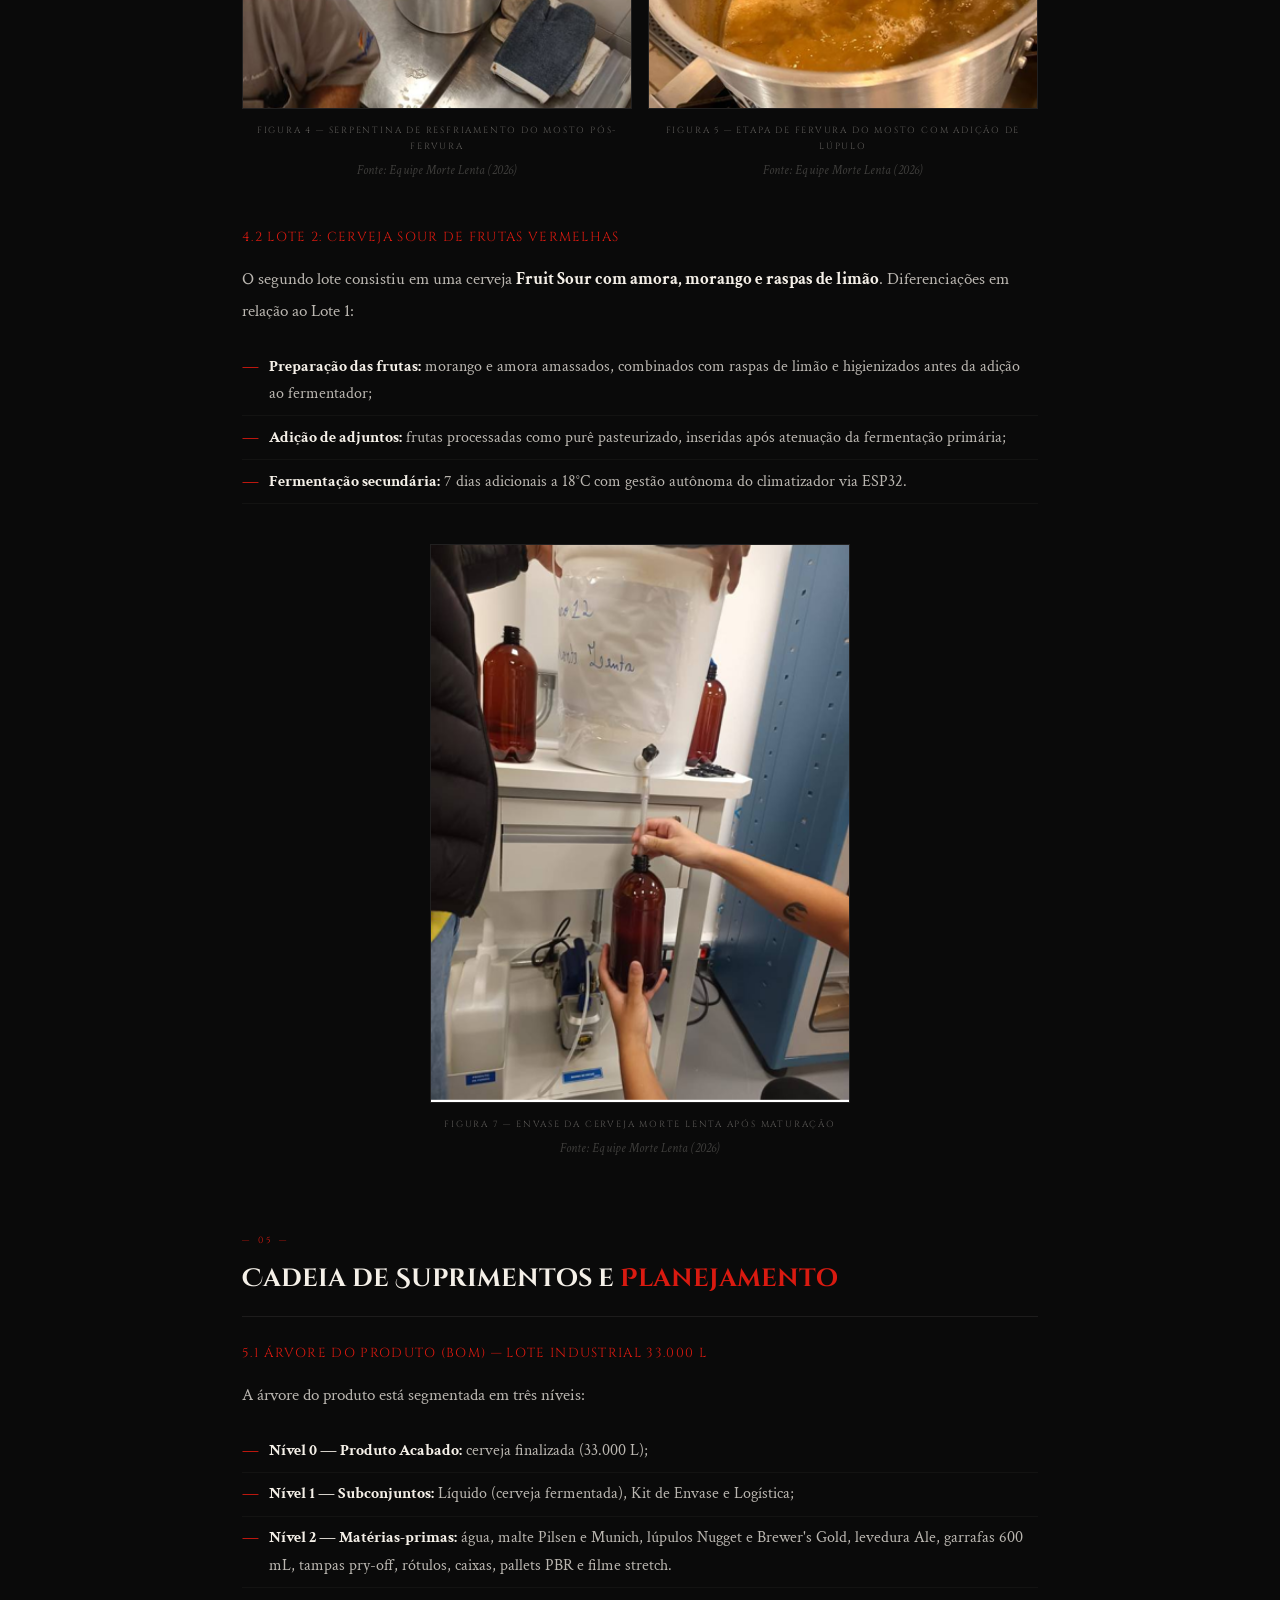
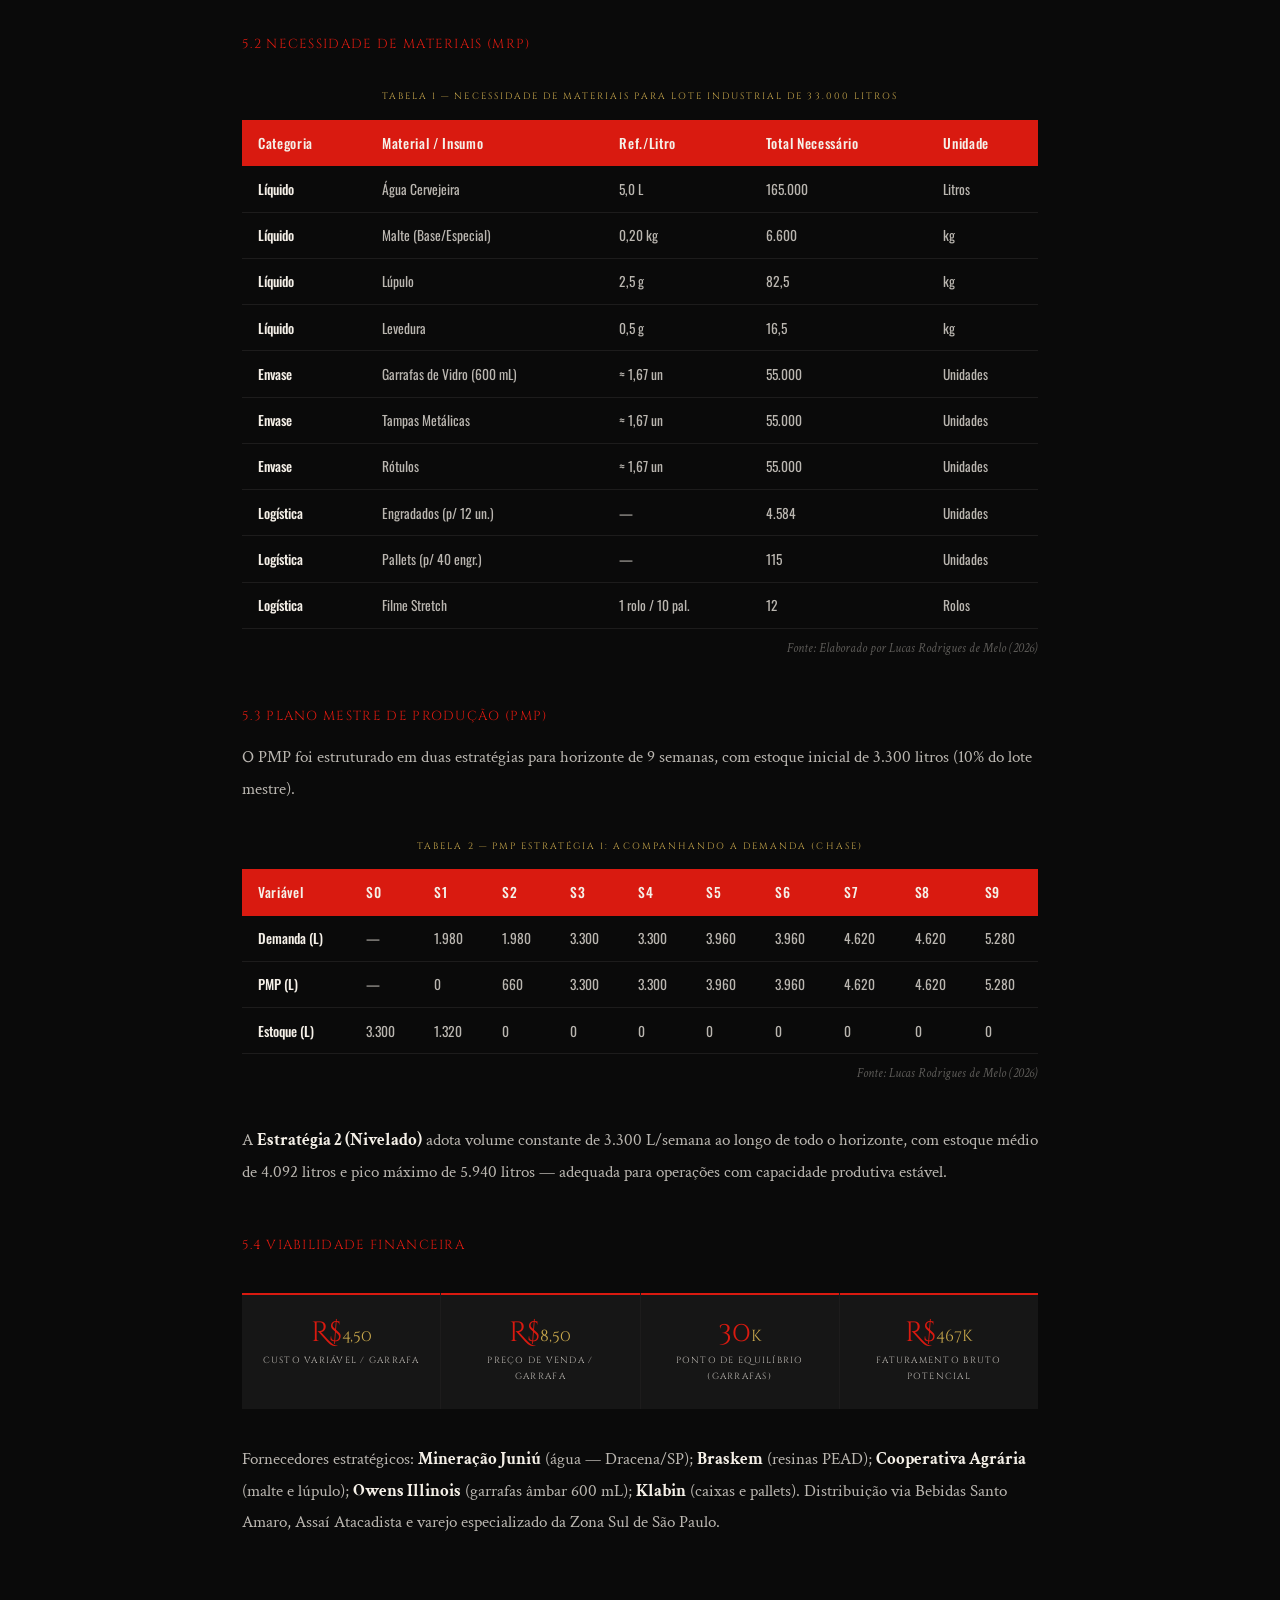
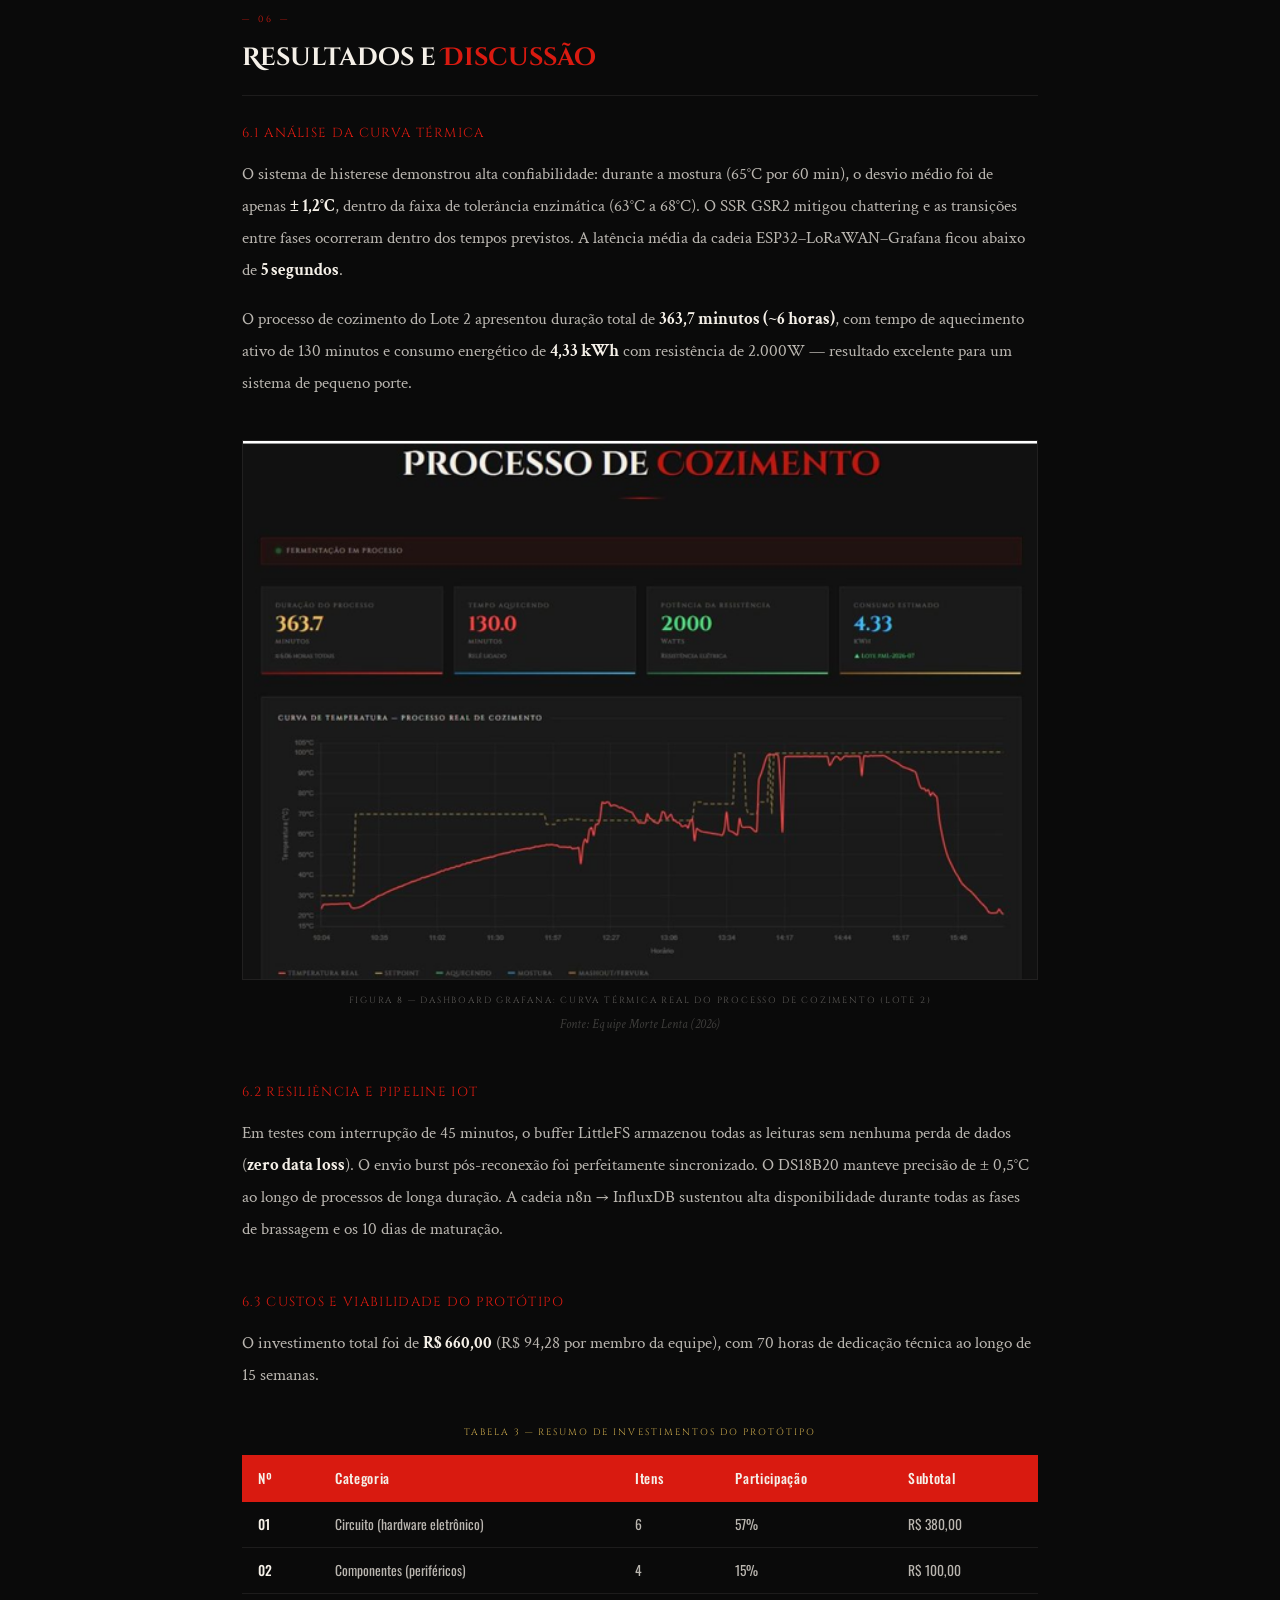
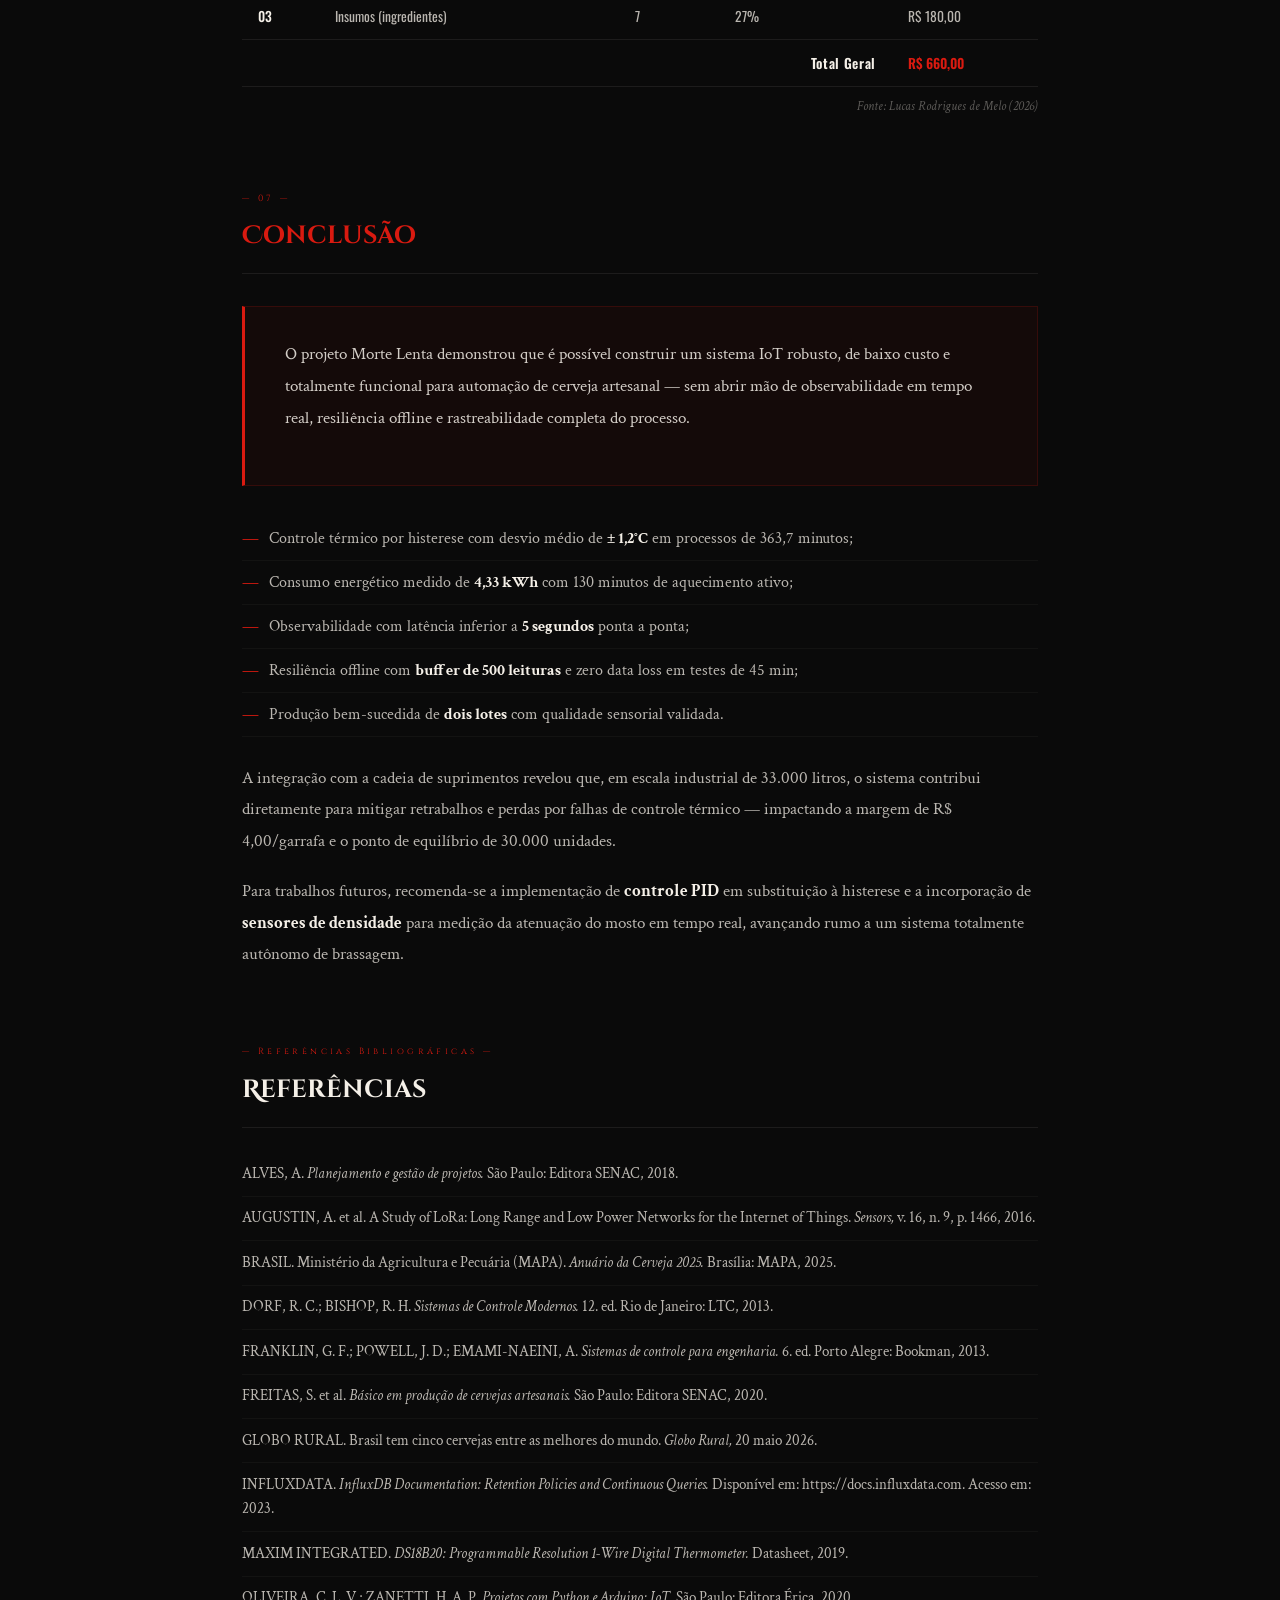
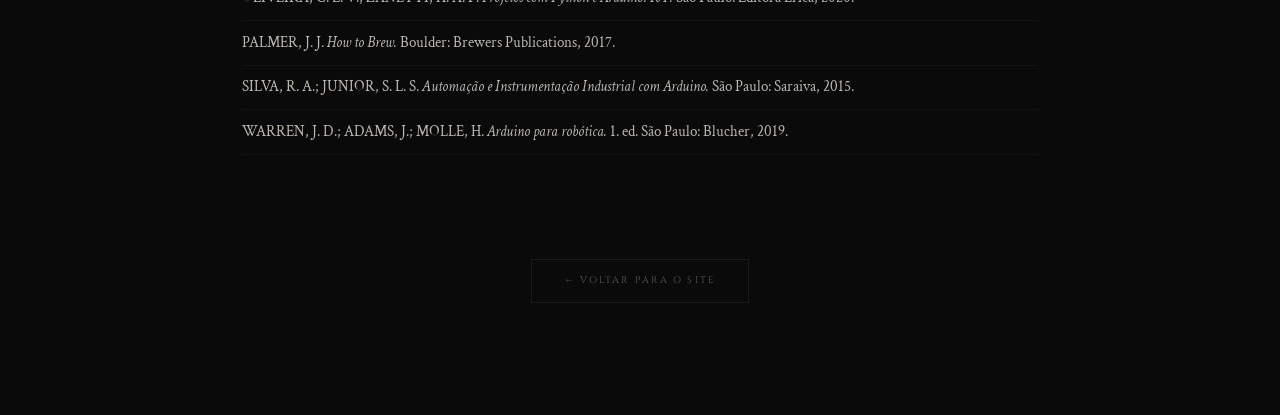
==== commit 9add69b7: "Update artigo.html" ====
--- a/artigo.html
+++ b/artigo.html
@@ -644,11 +644,10 @@
 <!-- HERO -->
 <section class="artigo-hero">
   <div class="hero-eyebrow">Engenharia da Computação · Centro Universitário SENAC São Paulo · 2026</div>
-  <h1 class="hero-title">Morte Lenta: <em>Sistema IoT</em> de Monitoramento e Automação para Produção de Cerveja Artesanal</h1>
+  <h1 class="hero-title">Morte Lenta: <em>Sistema IoT</em> de Monitoramento e Automação</h1>
   <div class="hero-rule"></div>
   <p class="hero-subtitulo">
-    Uma solução de baixo custo para automação das fases críticas de brassagem e fermentação, integrando ESP32, LoRaWAN, n8n, InfluxDB e Grafana em uma arquitetura IoT de quatro camadas.
-  </p>
+Solução IoT de baixo custo para monitoramento e automação da produção de cerveja artesanal.  </p>
   <div class="hero-keywords">
     <span class="kw">IoT</span>
     <span class="kw">Cerveja Artesanal</span>
@@ -663,7 +662,7 @@
 <!-- AUTORES -->
 <section class="autores-section">
   <div class="autores-inner">
-    <div class="section-eyebrow">— Autores —</div>
+    <div class="section-eyebrow">— Membros —</div>
     <div class="autores-grid">
       <div class="autor-card">
         <img class="autor-avatar" src="Imagens/Kezia.png" alt="Kezia Soares">
@@ -673,7 +672,7 @@
       <div class="autor-card">
         <img class="autor-avatar" src="Imagens/João.png" alt="João Pedro Ferro e Silva">
         <div class="autor-nome">João Pedro Ferro e Silva</div>
-        <div class="autor-role">Projetista de Hardware</div>
+        <div class="autor-role">Projetista de Hardware/Desenvolvimento</div>
       </div>
       <div class="autor-card">
         <img class="autor-avatar" src="Imagens/Mike.png" alt="Mikael Aurio Martins de Paula">
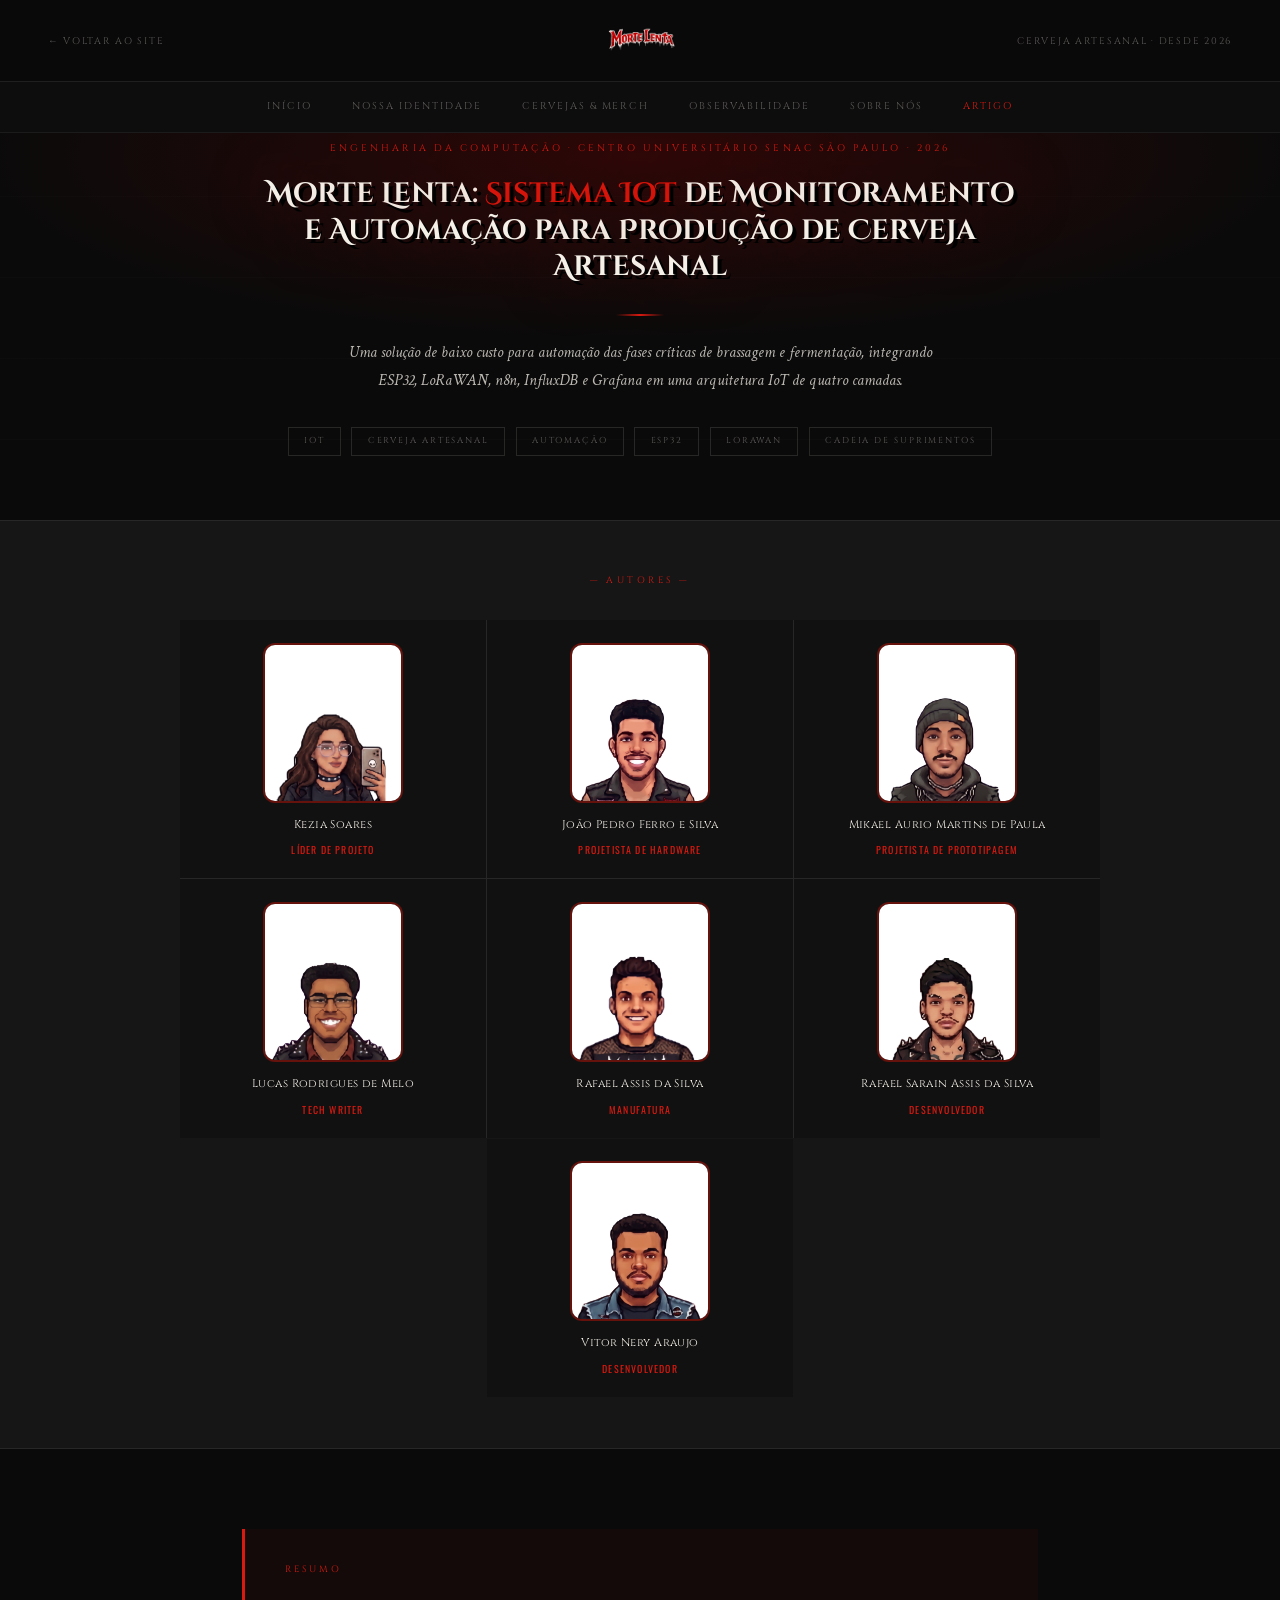
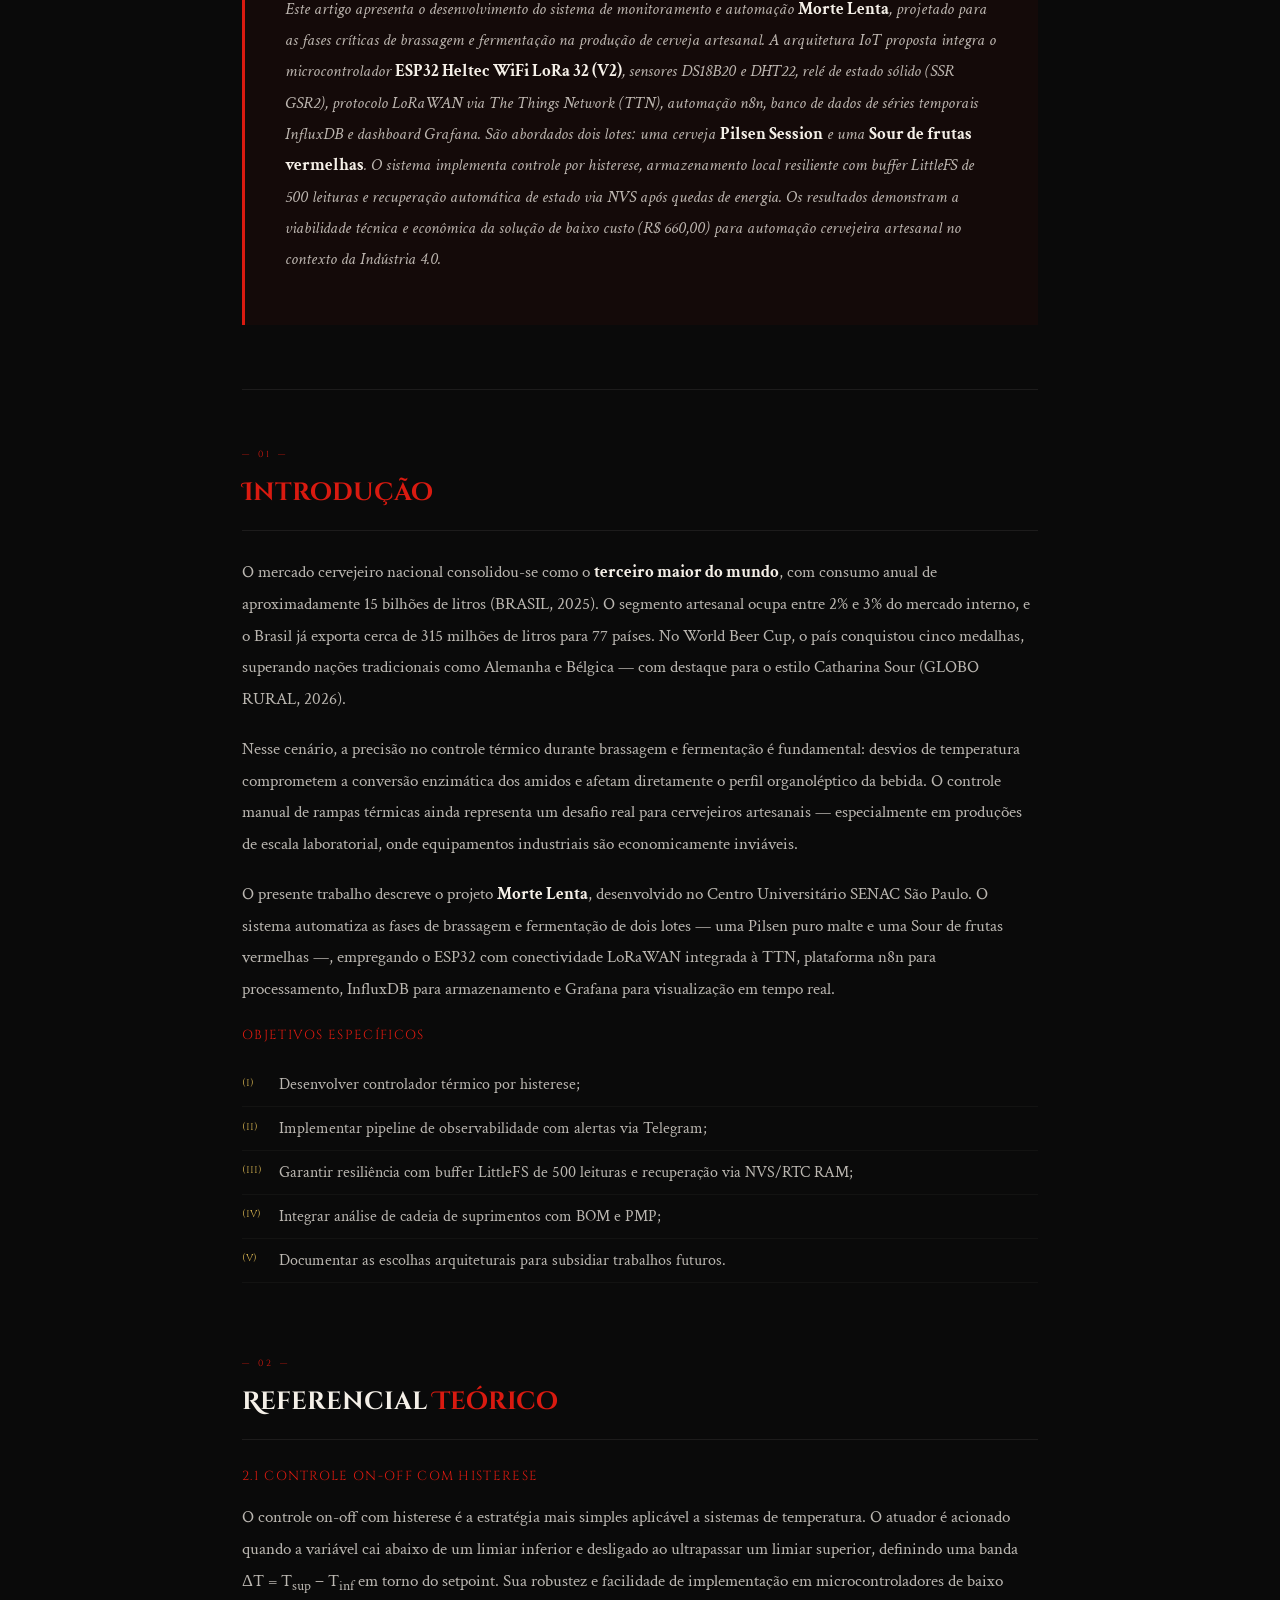
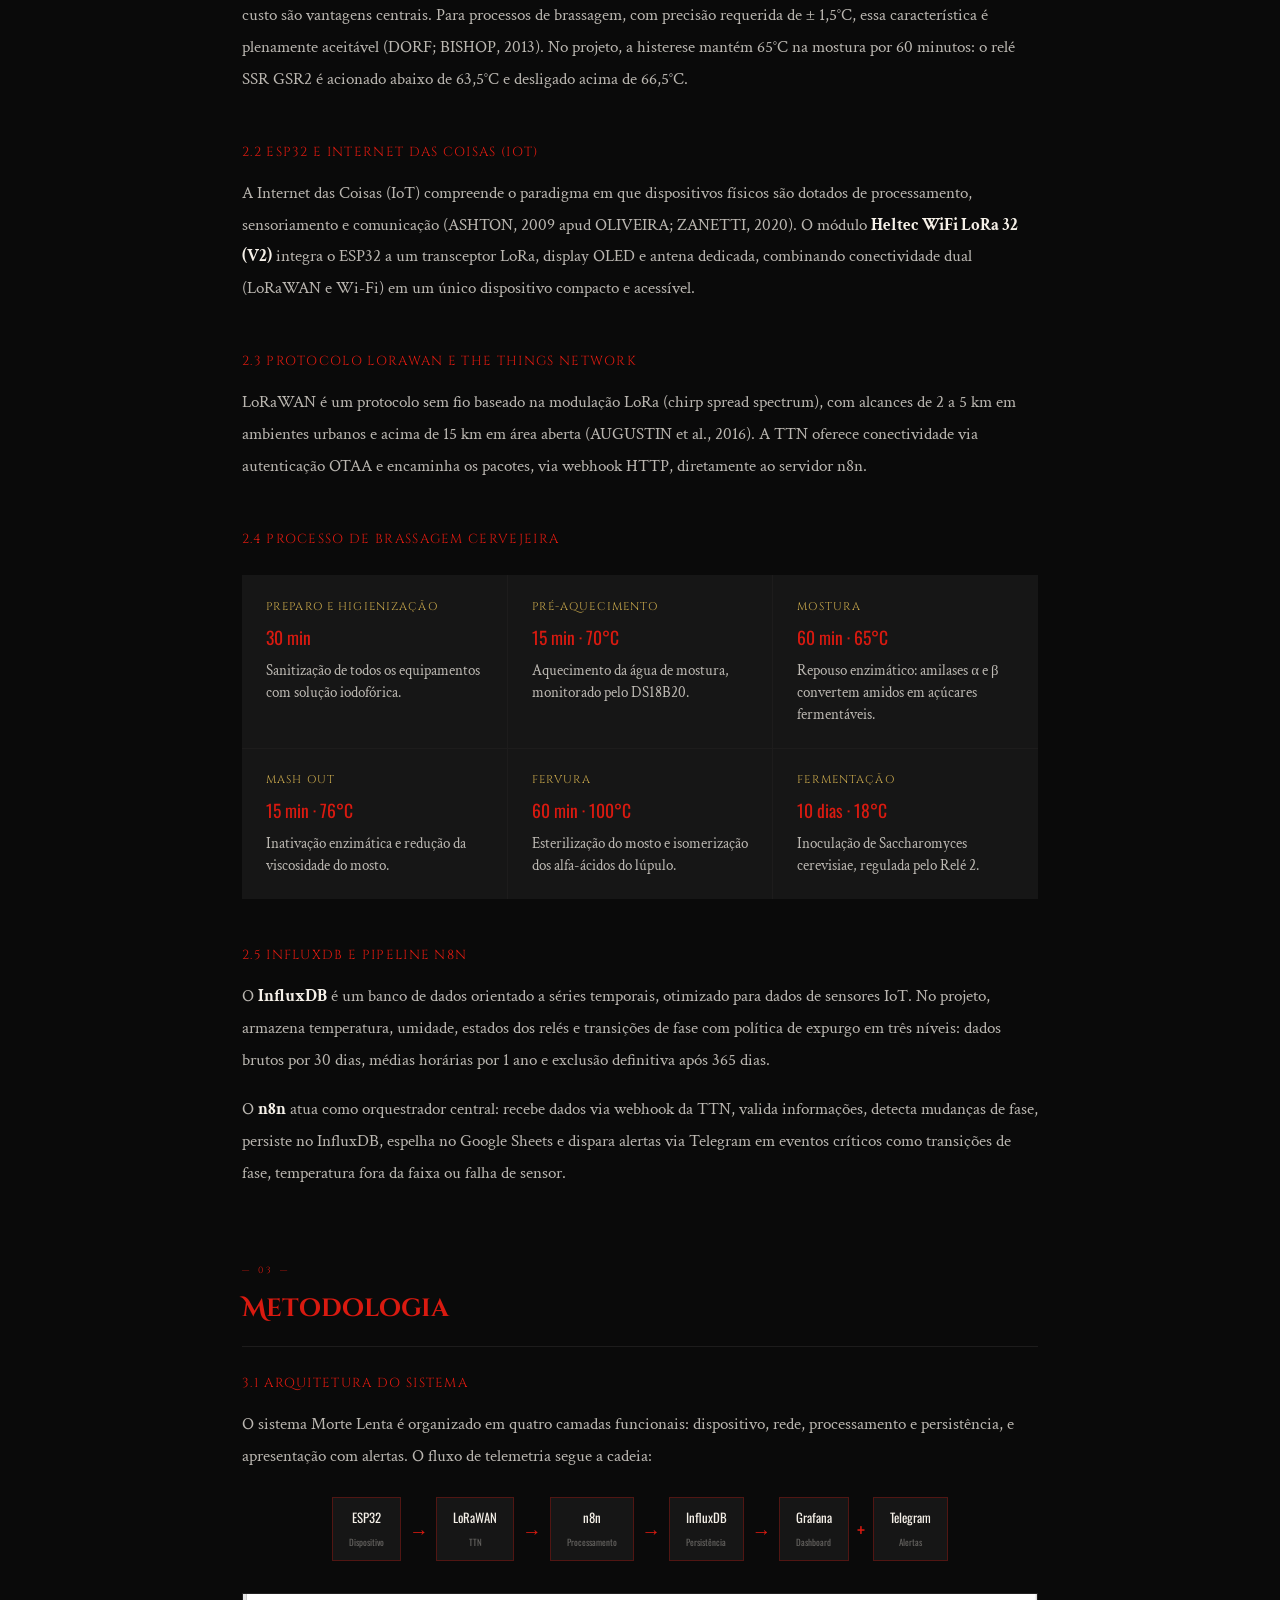
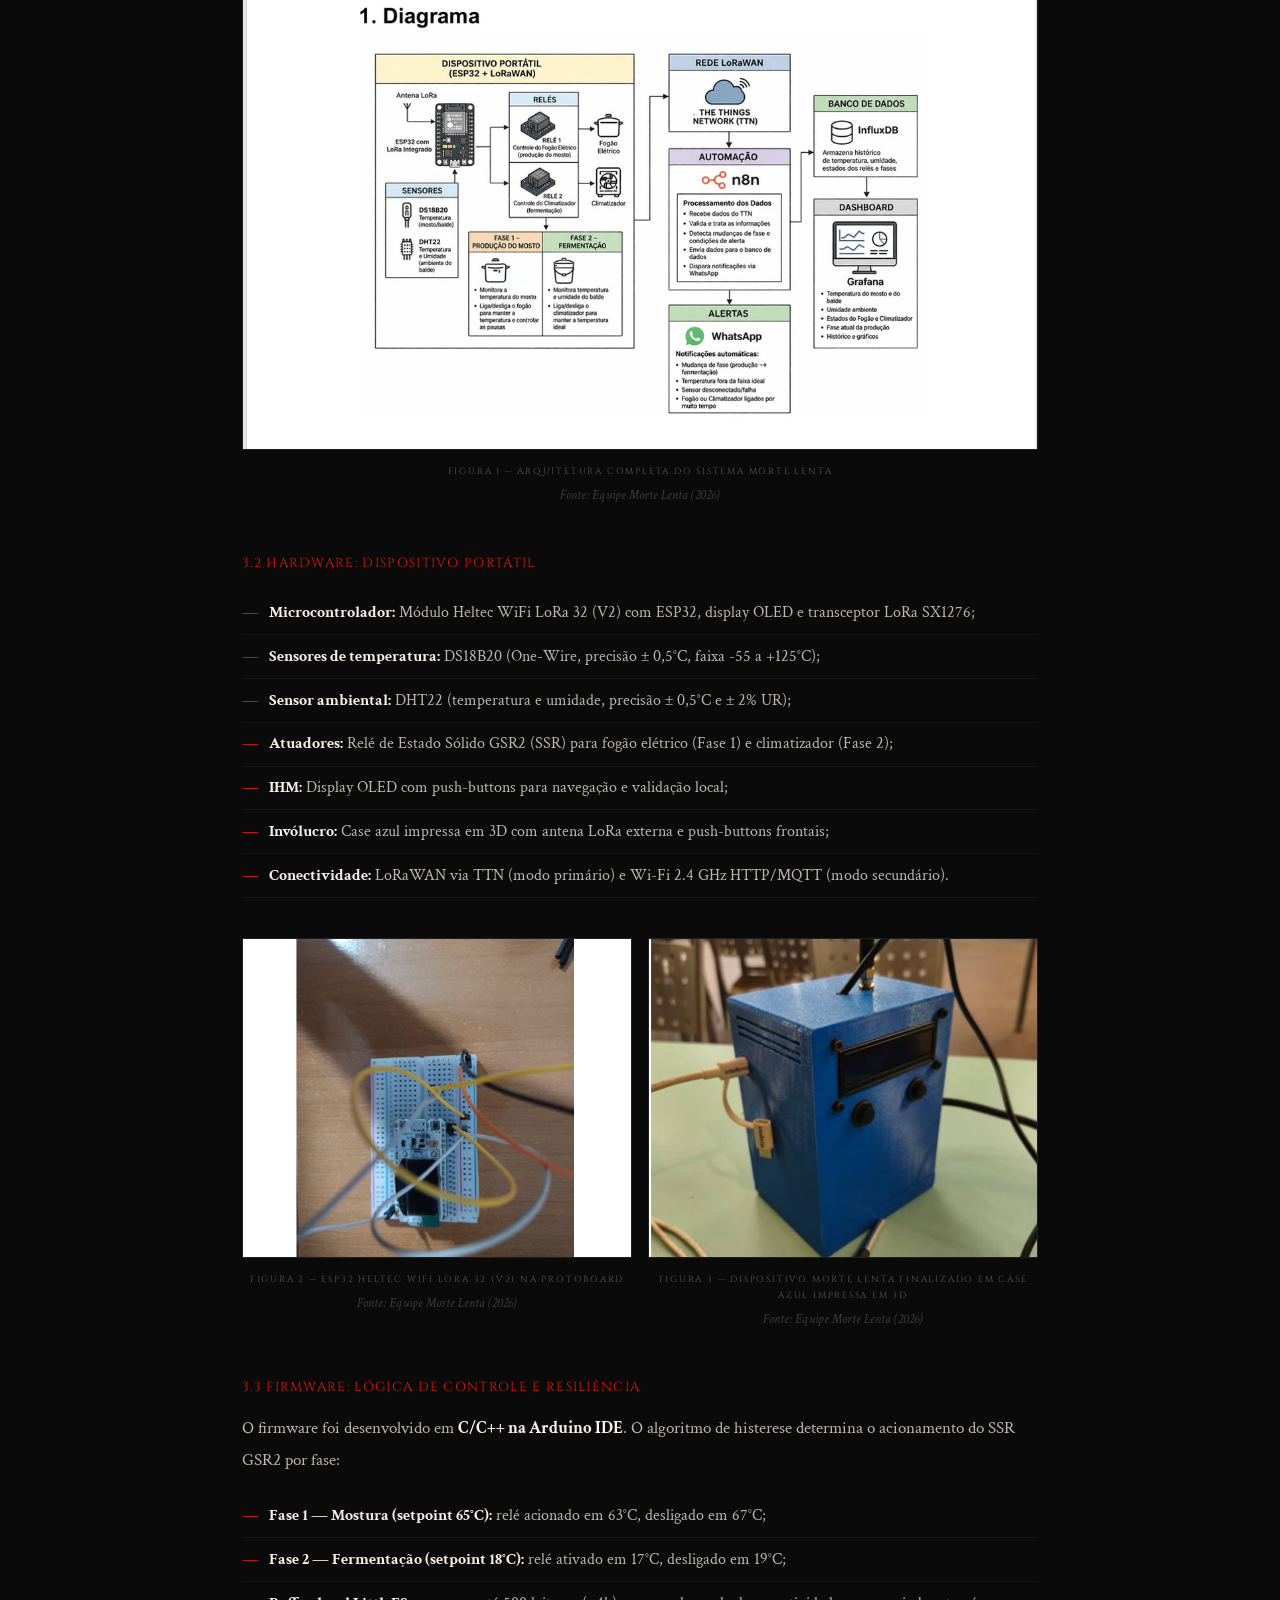
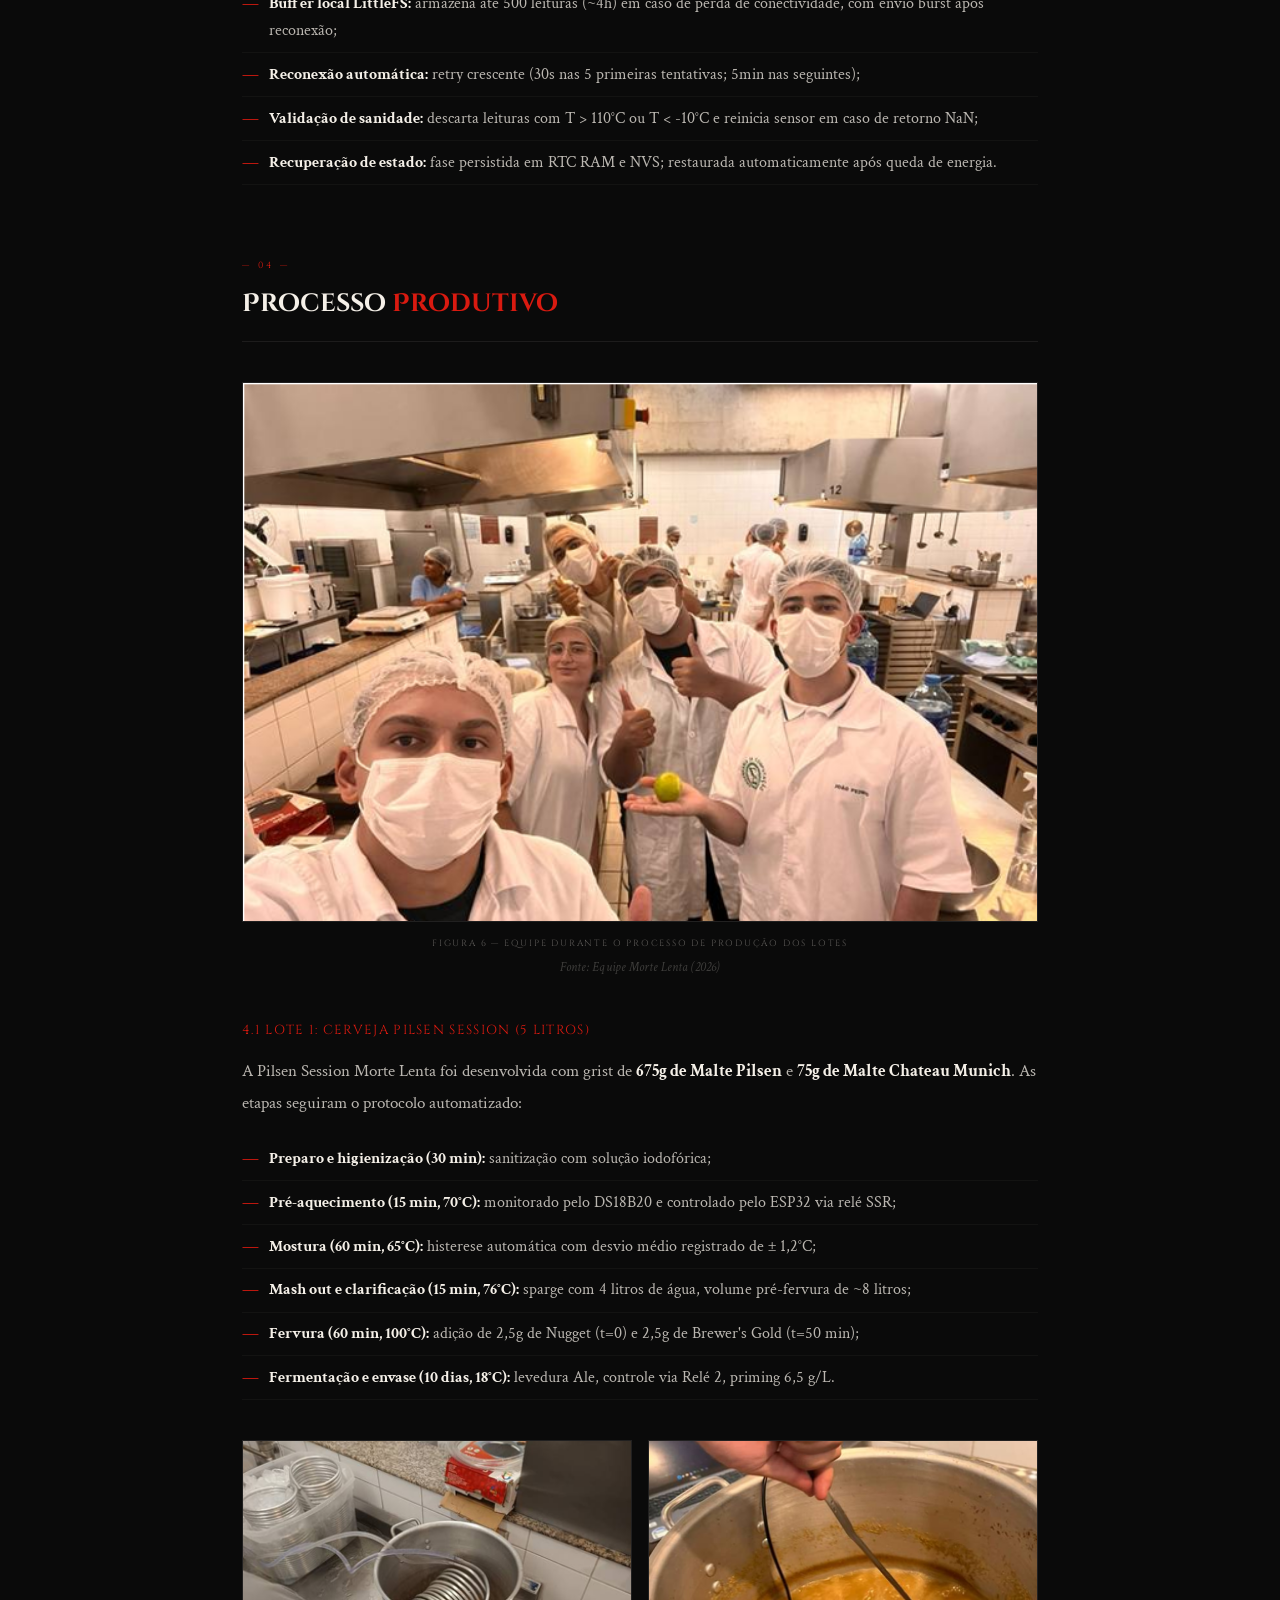
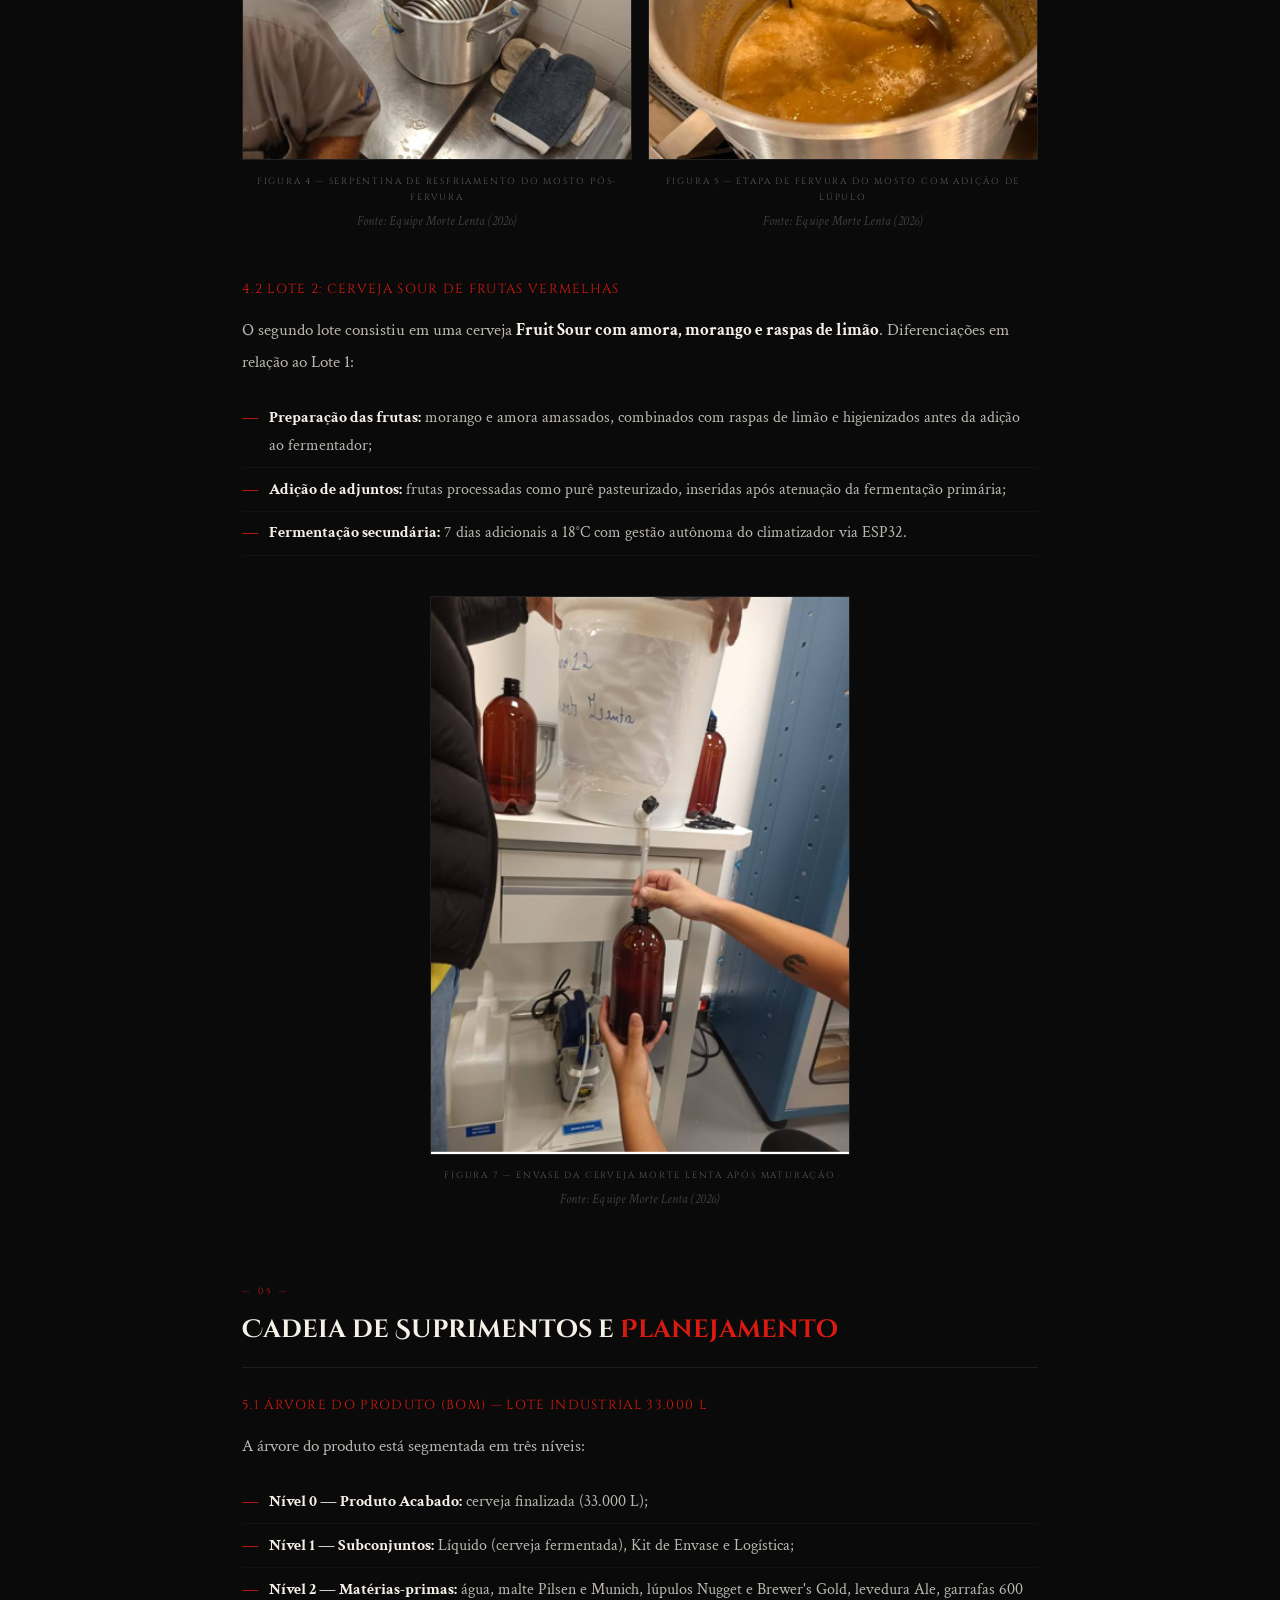
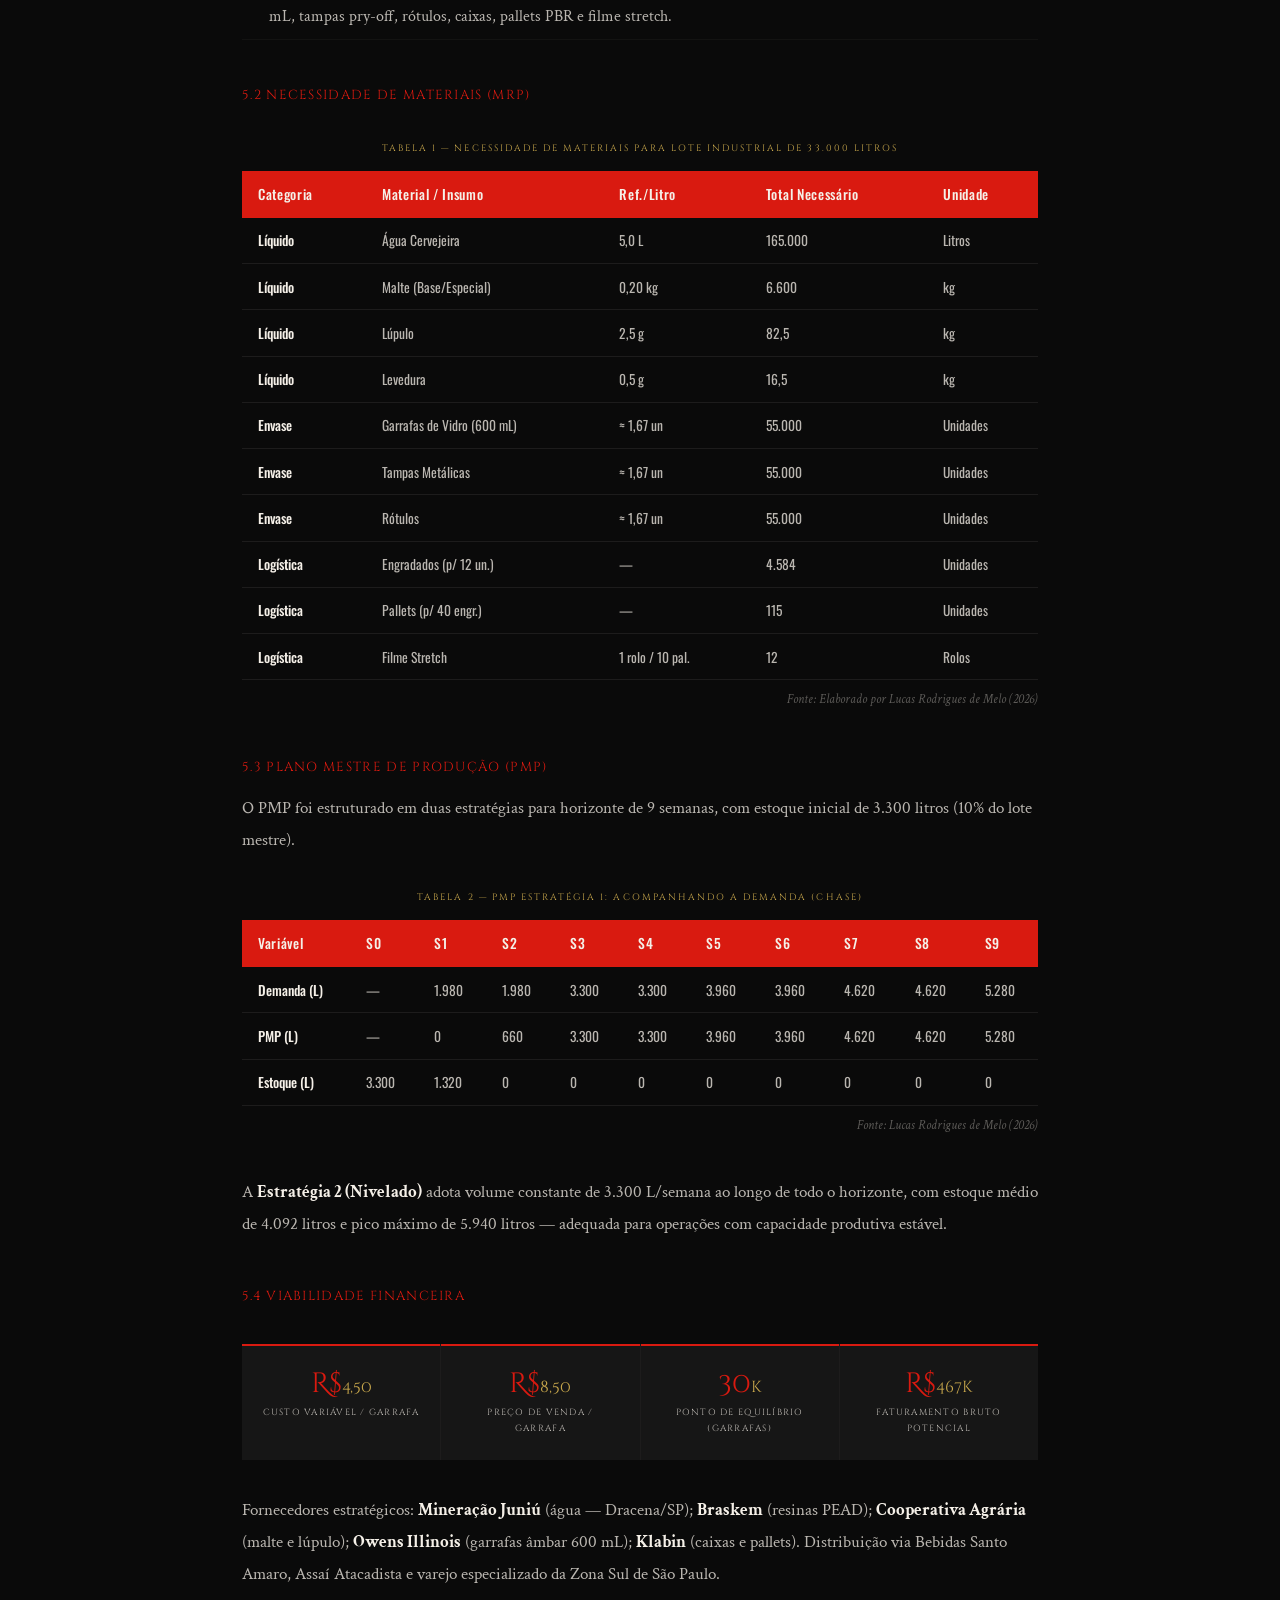
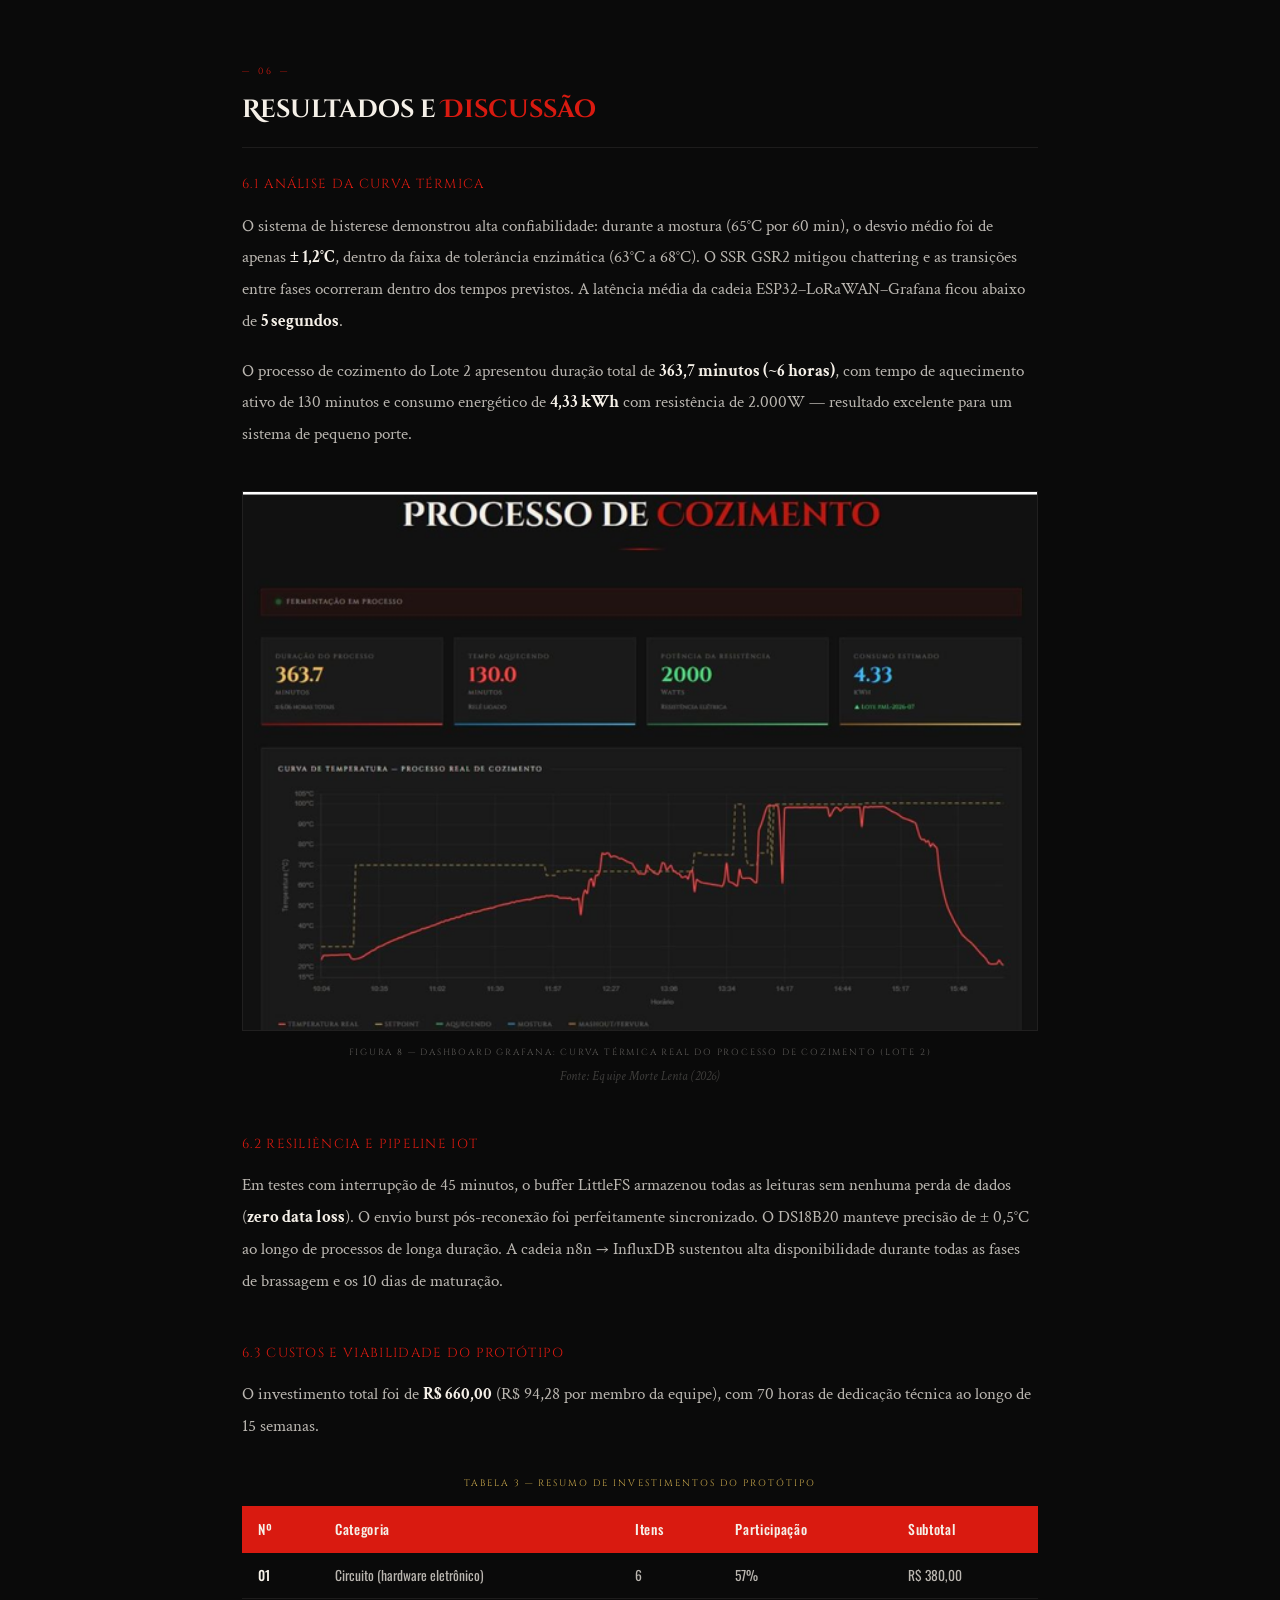
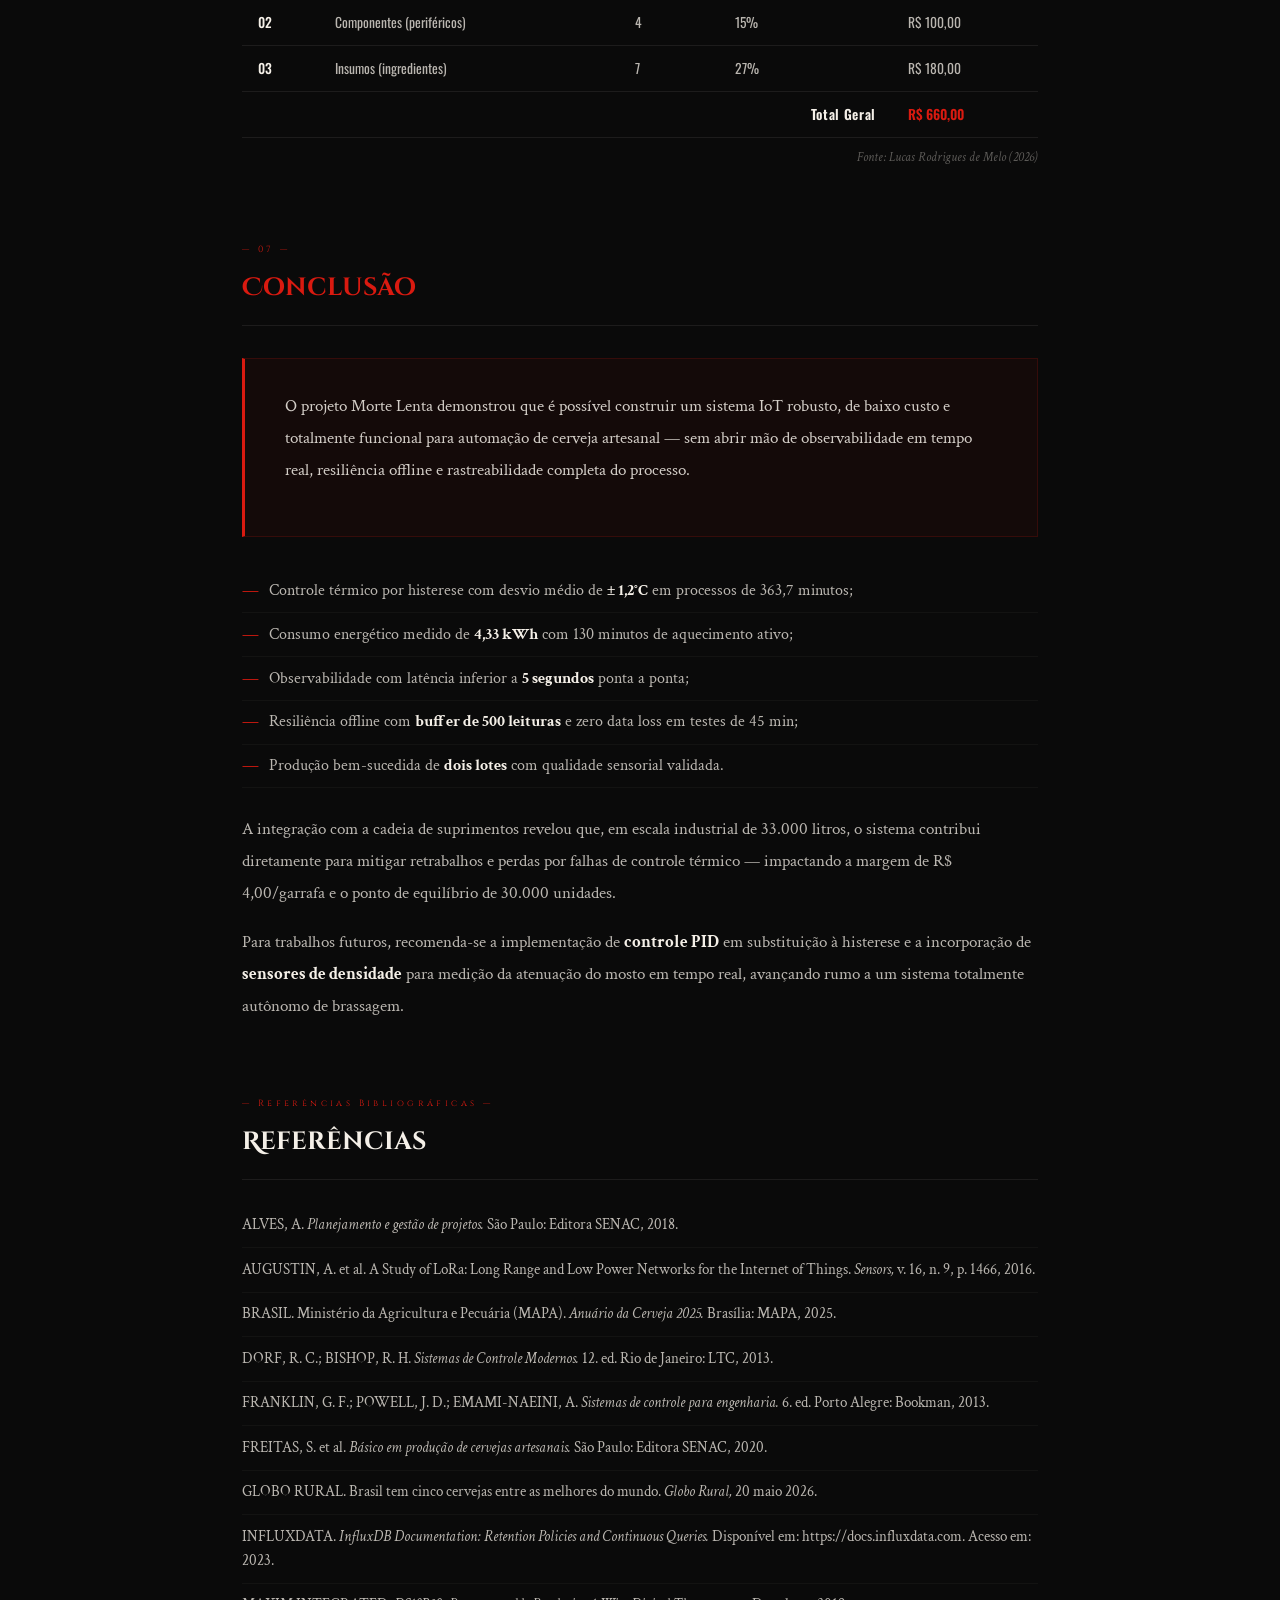
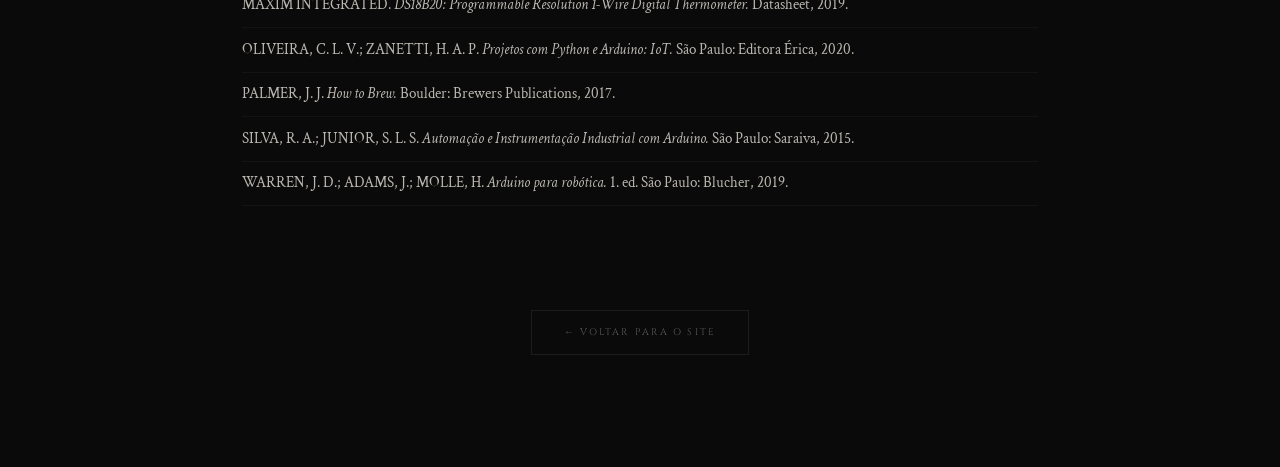
==== commit 326c7e04: "Update artigo.html" ====
--- a/artigo.html
+++ b/artigo.html
@@ -35,14 +35,19 @@
     z-index: 100;
     background: rgba(10,10,10,0.97);
     border-bottom: 1px solid var(--borda);
+    transform: none !important;
+    opacity: 1 !important;
   }
   .header-top {
     display: flex;
     align-items: center;
     justify-content: space-between;
     padding: 0.9rem 3rem;
-  }
-  .header-logo img { height: 52px; }
+    height: auto !important;
+  }
+  .header-logo img { height: 52px !important; }
+  .header-left, .header-right { display: flex !important; flex: 1; align-items: center; }
+  .header-right { justify-content: flex-end; }
   .header-left a, .header-right a {
     font-family: 'Cinzel', serif;
     font-size: 0.6rem;
@@ -59,7 +64,11 @@
     gap: 2.5rem;
     padding: 0.6rem 3rem;
     border-top: 1px solid var(--borda);
-  }
+    flex-wrap: nowrap !important;
+    overflow-x: auto;
+    scrollbar-width: none;
+  }
+  nav::-webkit-scrollbar { display: none; }
   nav a {
     font-family: 'Cinzel', serif;
     font-size: 0.62rem;
@@ -68,6 +77,9 @@
     color: var(--cinza-fraco);
     text-decoration: none;
     transition: color 0.2s;
+    white-space: nowrap;
+    padding: 0.4rem 0;
+    border-bottom: none !important;
   }
   nav a:hover, nav a.active { color: var(--vermelho); }
 
@@ -522,44 +534,13 @@
 
   /* ── RESPONSIVE ── */
   @media (max-width: 768px) {
-    /* Header */
-    .header-top { padding: 0.6rem 1rem; }
-    .header-logo img { height: 36px; }
-    .header-right { display: none; }
-    .header-left a { font-size: 0.52rem; }
-
-    /* Nav scrollável horizontal */
-    nav {
-      gap: 0;
-      padding: 0;
-      overflow-x: auto;
-      overflow-y: hidden;
-      white-space: nowrap;
-      display: flex;
-      justify-content: flex-start;
-      -webkit-overflow-scrolling: touch;
-      scrollbar-width: none;
-    }
-    nav::-webkit-scrollbar { display: none; }
-    nav a {
-      font-size: 0.5rem;
-      letter-spacing: 0.15em;
-      padding: 0.55rem 0.9rem;
-      display: inline-block;
-      flex-shrink: 0;
-    }
-
-    /* Hero */
-    .artigo-hero {
-      padding: 115px 1rem 2.5rem;
-      min-height: auto;
-    }
-    .hero-eyebrow { font-size: 0.5rem; letter-spacing: 0.2em; margin-bottom: 1rem; }
-    .hero-title { font-size: clamp(0.9rem, 4.5vw, 1.3rem); line-height: 1.3; }
-    .hero-rule { margin: 1.2rem auto; }
-    .hero-subtitulo { font-size: 0.92rem; margin-bottom: 1.5rem; }
-    .hero-keywords { gap: 0.35rem; }
-    .kw { font-size: 0.48rem; padding: 0.28rem 0.6rem; }
+    /* Hero — padding suficiente para o header do site (150px mobile) */
+    .artigo-hero { padding: 165px 1rem 2.5rem; min-height: auto; }
+    .hero-eyebrow { font-size: 0.5rem; letter-spacing: 0.18em; margin-bottom: 0.8rem; }
+    .hero-title { font-size: clamp(0.9rem, 4.5vw, 1.2rem); }
+    .hero-rule { margin: 1rem auto; }
+    .hero-subtitulo { font-size: 0.9rem; margin-bottom: 1.2rem; }
+    .kw { font-size: 0.46rem; padding: 0.25rem 0.55rem; }
 
     /* Autores */
     .autores-section { padding: 1.8rem 0.8rem; }
@@ -576,41 +557,24 @@
     p { font-size: 0.98rem; }
     .secao-titulo { font-size: 1rem; }
     .subsecao-titulo { font-size: 0.75rem; }
-
-    /* Fases */
     .fases-grid { grid-template-columns: 1fr; }
-
-    /* Figuras */
     .figuras-duplas { grid-template-columns: 1fr; }
     .figuras-duplas .figura-bloco img { height: 220px; }
     .figura-bloco.figura-retrato img { max-width: 100%; }
-
-    /* Destaques */
     .destaque-grid { grid-template-columns: 1fr 1fr; }
     .destaque-val { font-size: 1.3rem; }
-    .destaque-desc { font-size: 0.5rem; }
-
-    /* Tabelas */
-    .tabela-wrapper { margin: 1.5rem -0.5rem; }
+    .tabela-wrapper { margin: 1.5rem -0.2rem; }
     table { font-size: 0.7rem; }
     thead th, tbody td { padding: 0.45rem 0.5rem; }
-
-    /* Outros */
     .conclusao-box { padding: 1.2rem; }
     .arq-flow { flex-direction: column; align-items: center; }
     .arq-arrow { transform: rotate(90deg); }
   }
 
-  @media (max-width: 400px) {
-    .header-top { padding: 0.5rem 0.8rem; }
-    .header-logo img { height: 30px; }
-    nav a { font-size: 0.46rem; padding: 0.5rem 0.7rem; }
-    .artigo-hero { padding: 105px 0.8rem 2rem; }
-    .hero-title { font-size: clamp(0.85rem, 5vw, 1.1rem); }
-    .autores-grid { grid-template-columns: 1fr 1fr; }
-    .autores-ultima-linha .autor-card { width: 50%; }
+  @media (max-width: 480px) {
+    .artigo-hero { padding: 175px 0.8rem 2rem; }
+    .hero-title { font-size: clamp(0.85rem, 5vw, 1.05rem); }
     .autor-avatar { width: 90px; height: 105px; border-radius: 6px; }
-    .destaque-grid { grid-template-columns: 1fr 1fr; }
     .artigo-body { padding: 1.5rem 0.8rem 3rem; }
   }
 </style>
@@ -642,12 +606,13 @@
 
 
 <!-- HERO -->
-<section class="artigo-hero">
+<section class="artigo-hero" id="artigo-hero-section">
   <div class="hero-eyebrow">Engenharia da Computação · Centro Universitário SENAC São Paulo · 2026</div>
-  <h1 class="hero-title">Morte Lenta: <em>Sistema IoT</em> de Monitoramento e Automação</h1>
+  <h1 class="hero-title">Morte Lenta: <em>Sistema IoT</em> de Monitoramento e Automação para Produção de Cerveja Artesanal</h1>
   <div class="hero-rule"></div>
   <p class="hero-subtitulo">
-Solução IoT de baixo custo para monitoramento e automação da produção de cerveja artesanal.  </p>
+    Uma solução de baixo custo para automação das fases críticas de brassagem e fermentação, integrando ESP32, LoRaWAN, n8n, InfluxDB e Grafana em uma arquitetura IoT de quatro camadas.
+  </p>
   <div class="hero-keywords">
     <span class="kw">IoT</span>
     <span class="kw">Cerveja Artesanal</span>
@@ -662,7 +627,7 @@
 <!-- AUTORES -->
 <section class="autores-section">
   <div class="autores-inner">
-    <div class="section-eyebrow">— Membros —</div>
+    <div class="section-eyebrow">— Autores —</div>
     <div class="autores-grid">
       <div class="autor-card">
         <img class="autor-avatar" src="Imagens/Kezia.png" alt="Kezia Soares">
@@ -672,7 +637,7 @@
       <div class="autor-card">
         <img class="autor-avatar" src="Imagens/João.png" alt="João Pedro Ferro e Silva">
         <div class="autor-nome">João Pedro Ferro e Silva</div>
-        <div class="autor-role">Projetista de Hardware/Desenvolvimento</div>
+        <div class="autor-role">Projetista de Hardware</div>
       </div>
       <div class="autor-card">
         <img class="autor-avatar" src="Imagens/Mike.png" alt="Mikael Aurio Martins de Paula">
@@ -1135,5 +1100,26 @@
   </div>
 
 </main>
+<script>
+(function() {
+  const header = document.querySelector('header');
+  const hero = document.getElementById('artigo-hero-section');
+  if (!header || !hero) return;
+
+  const obs = new IntersectionObserver((entries) => {
+    entries.forEach(e => {
+      if (e.isIntersecting) {
+        header.style.transform = 'translateY(0)';
+        header.style.opacity = '1';
+      } else {
+        header.style.transform = 'translateY(-100%)';
+        header.style.opacity = '0';
+      }
+    });
+  }, { threshold: 0.05 });
+
+  obs.observe(hero);
+})();
+</script>
 </body>
 </html>
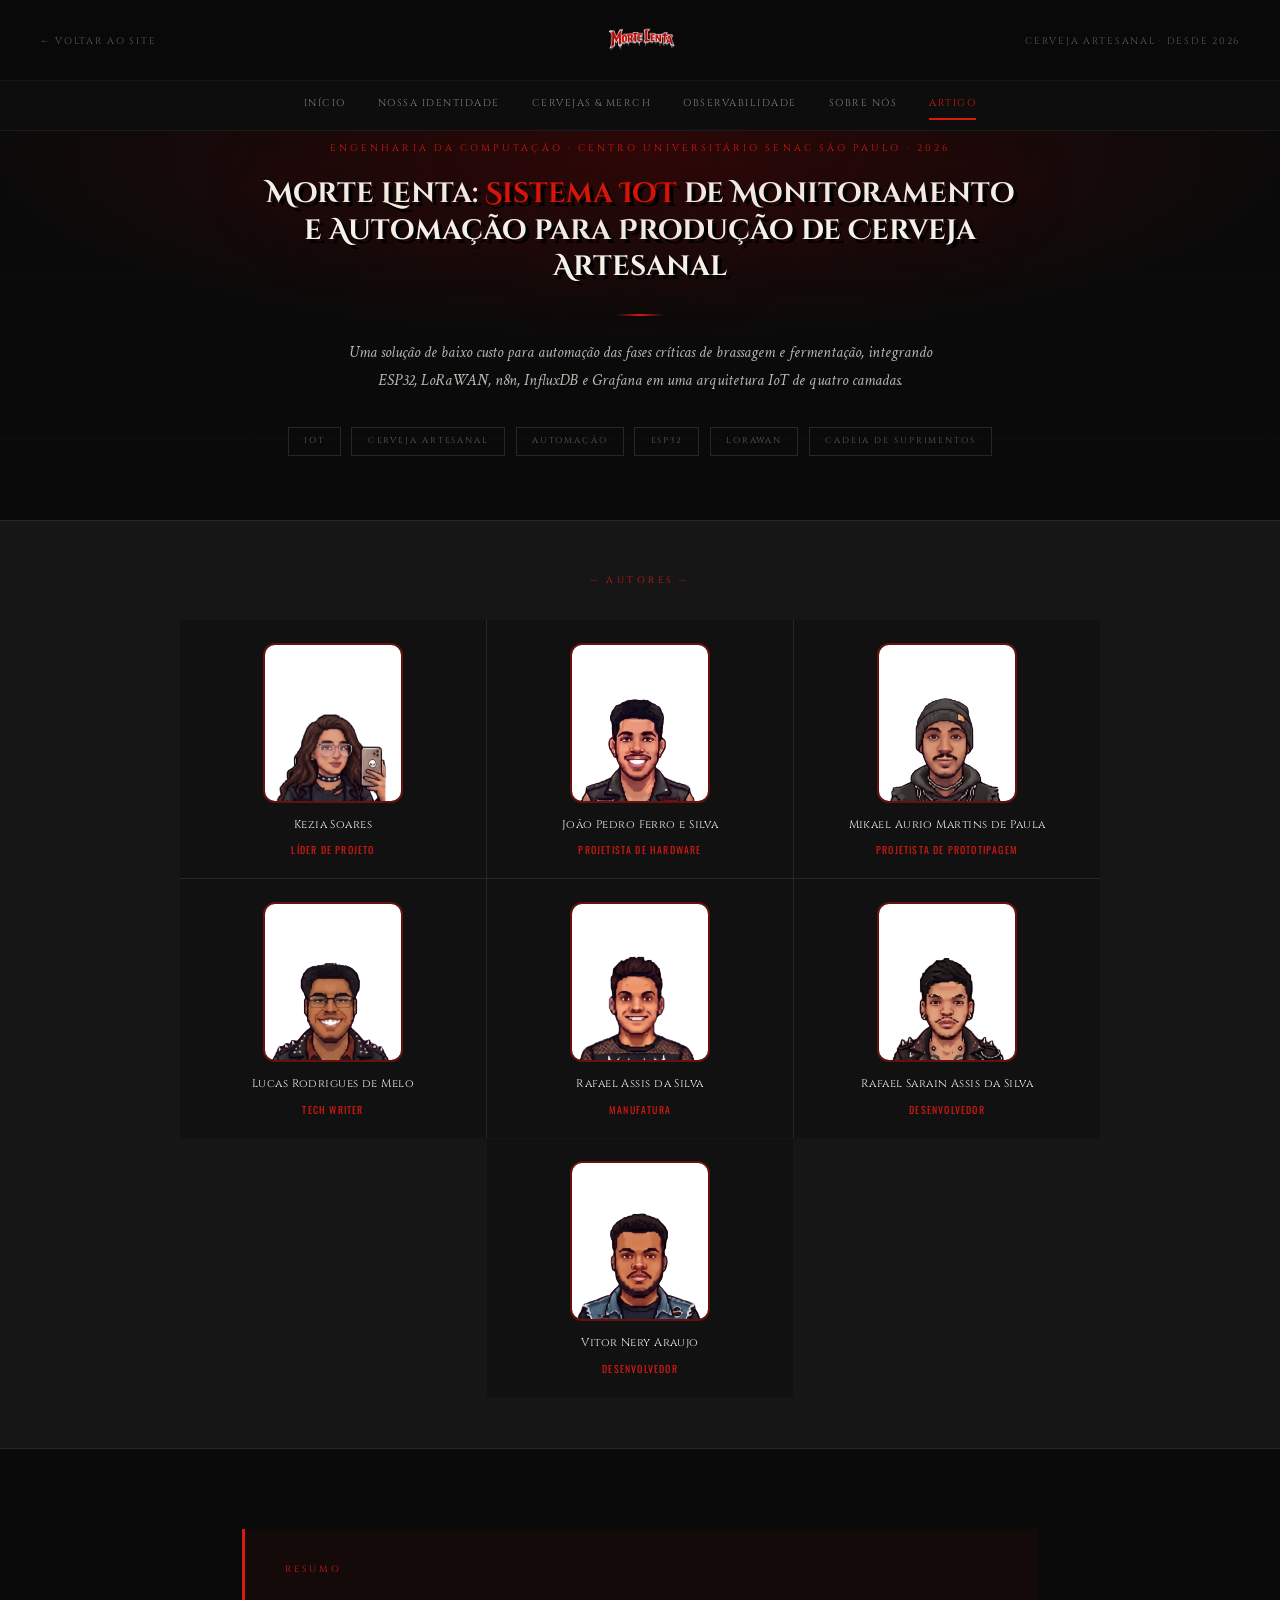
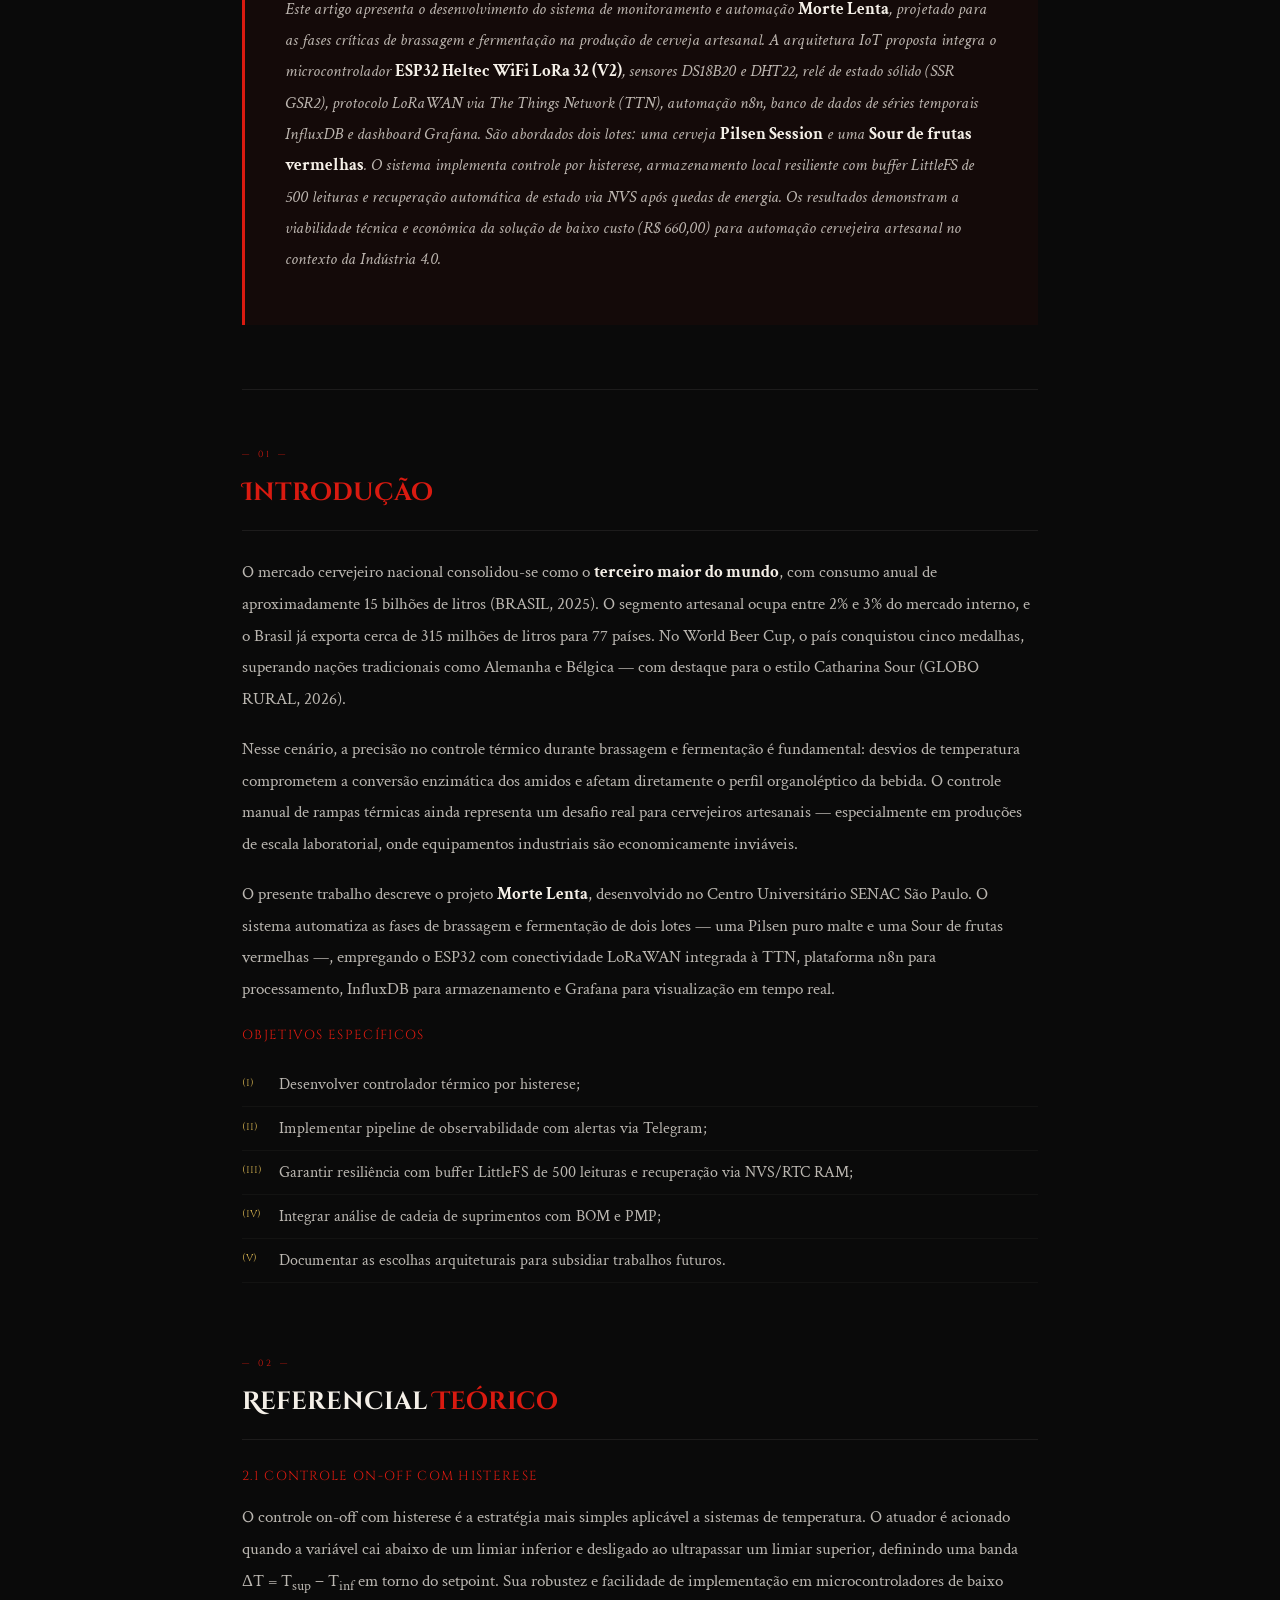
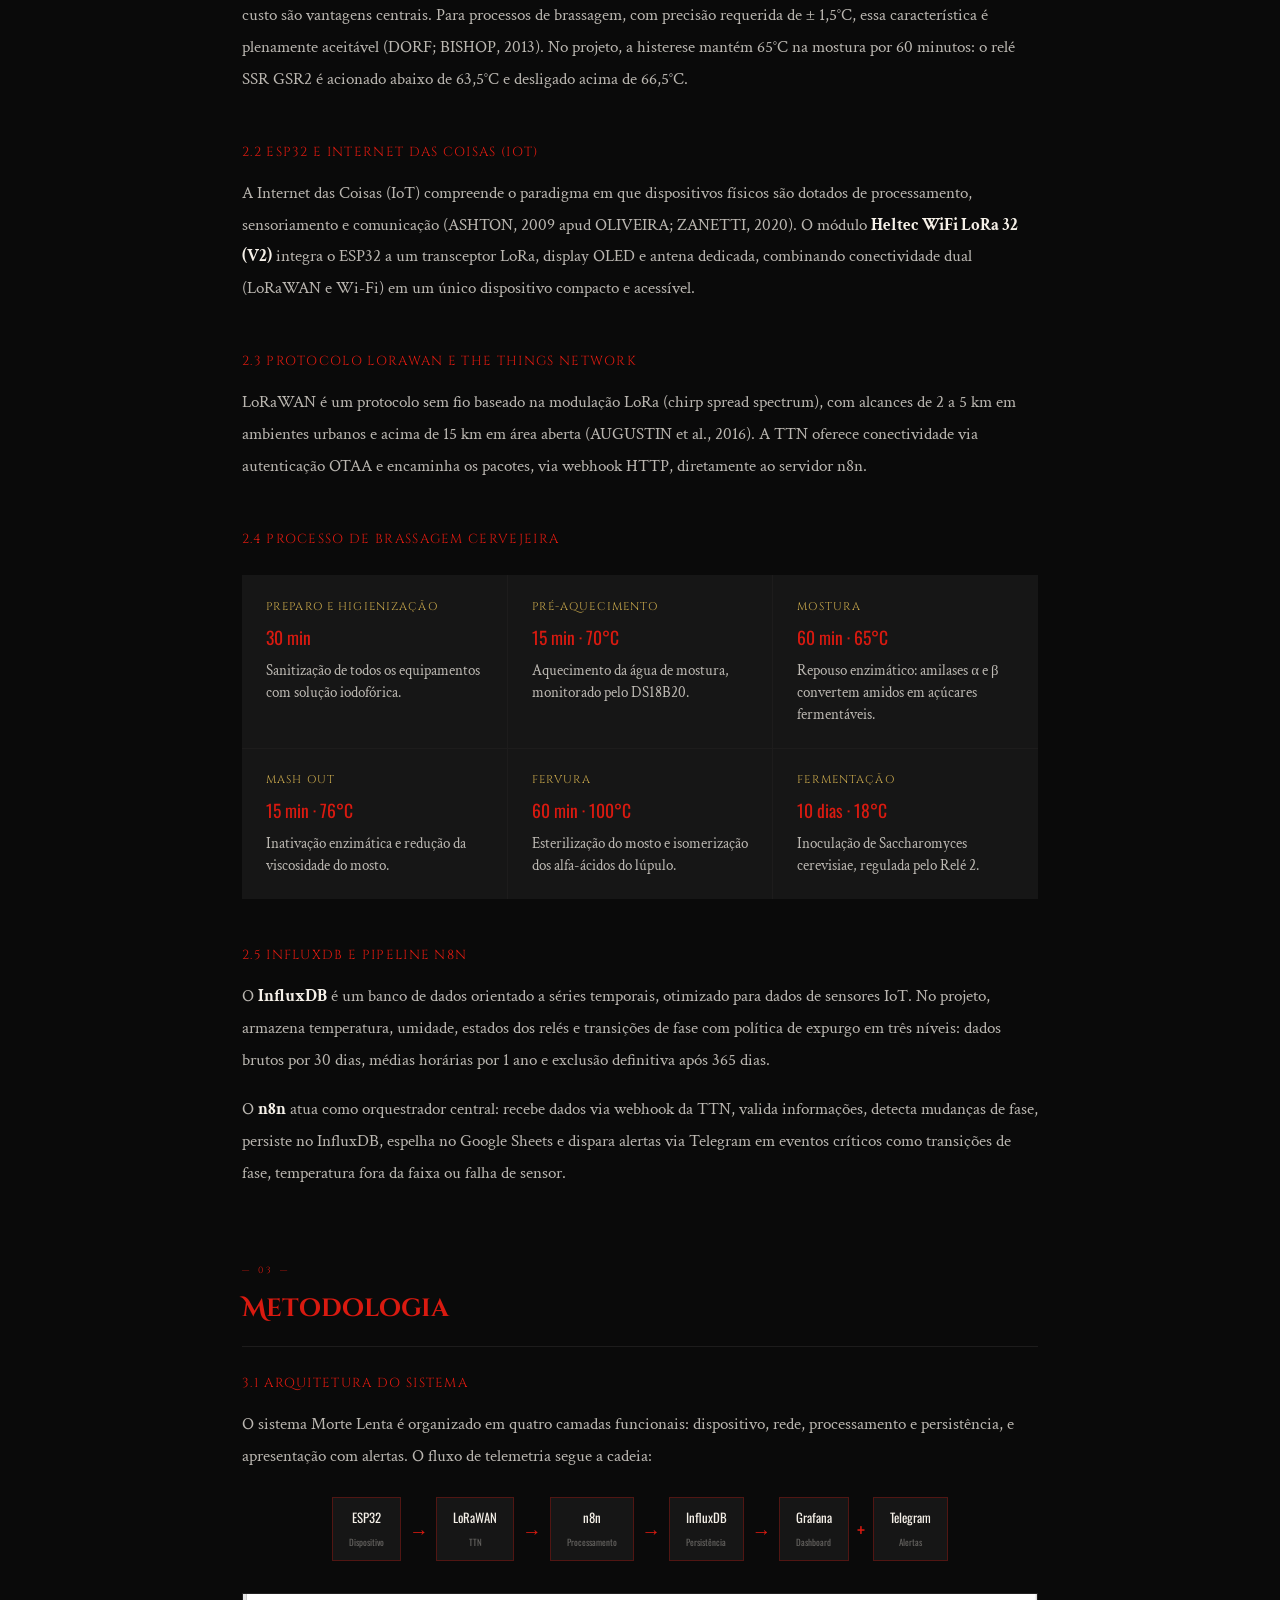
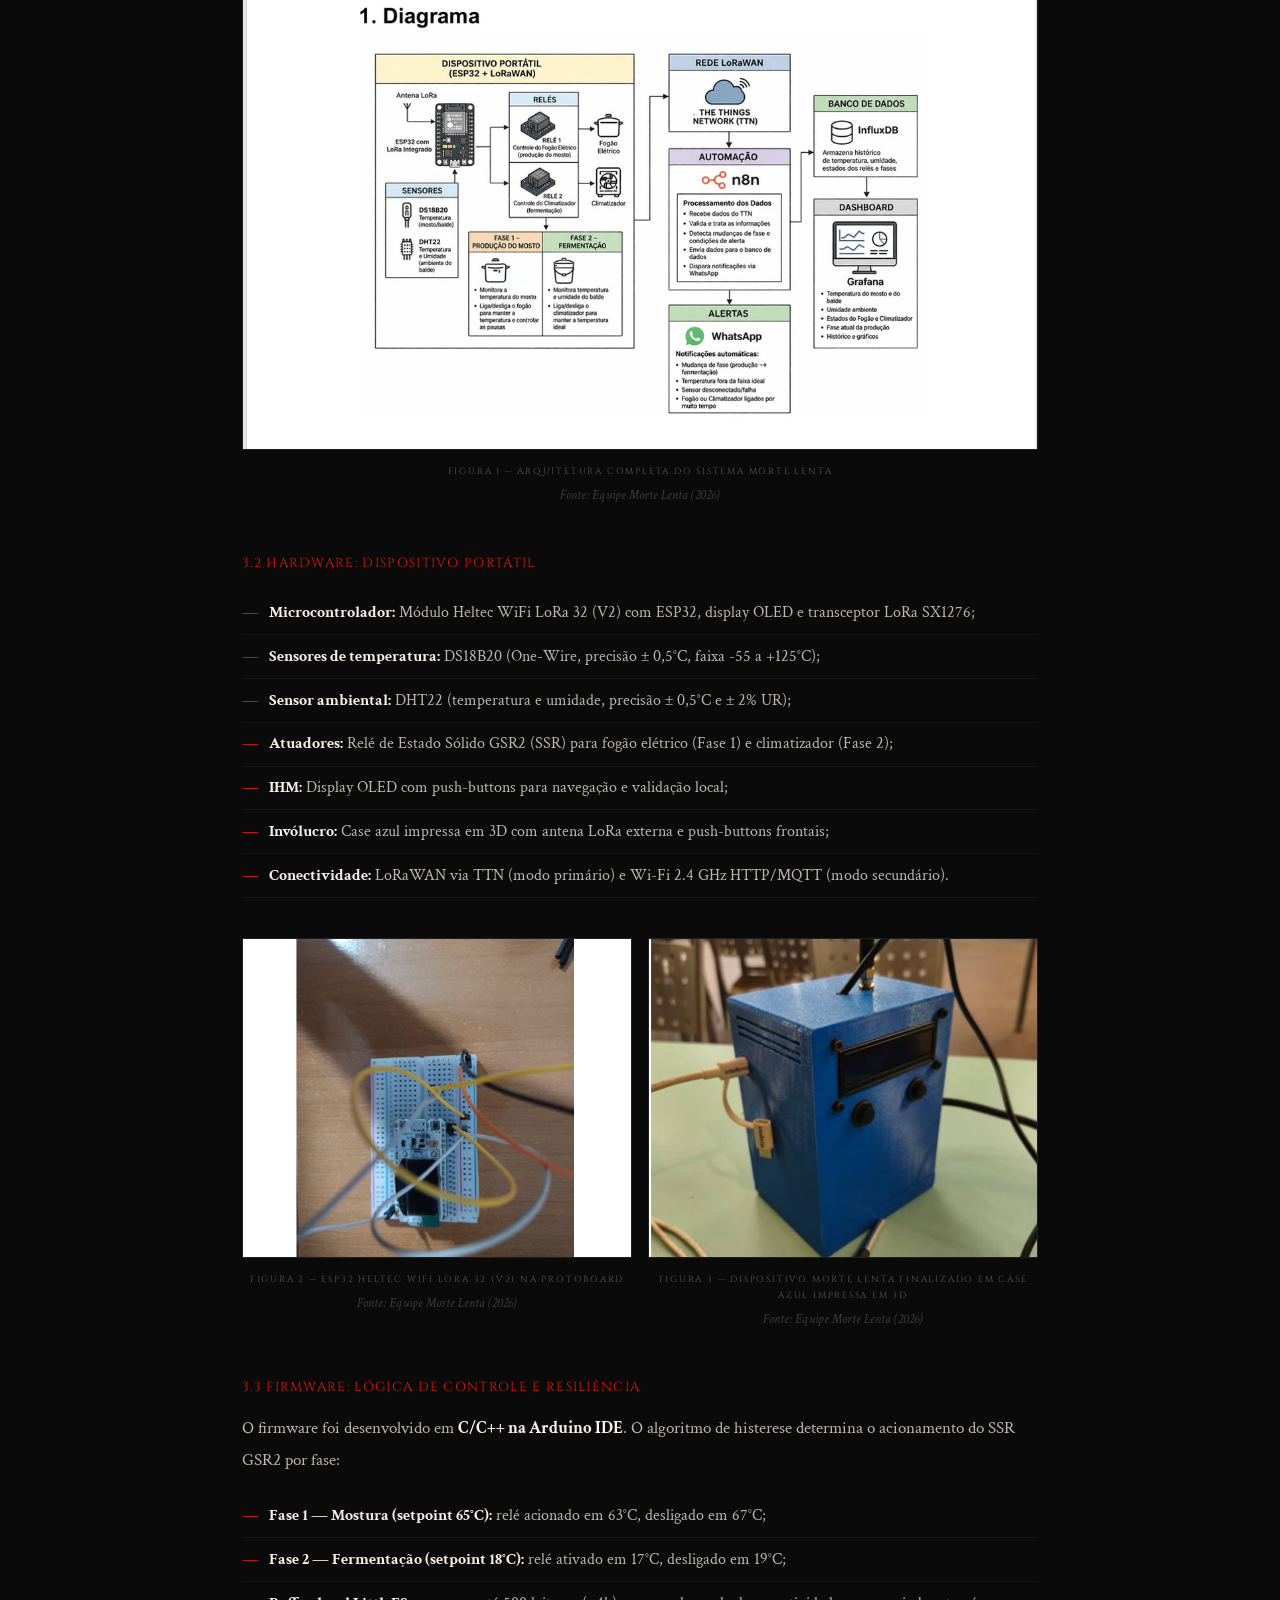
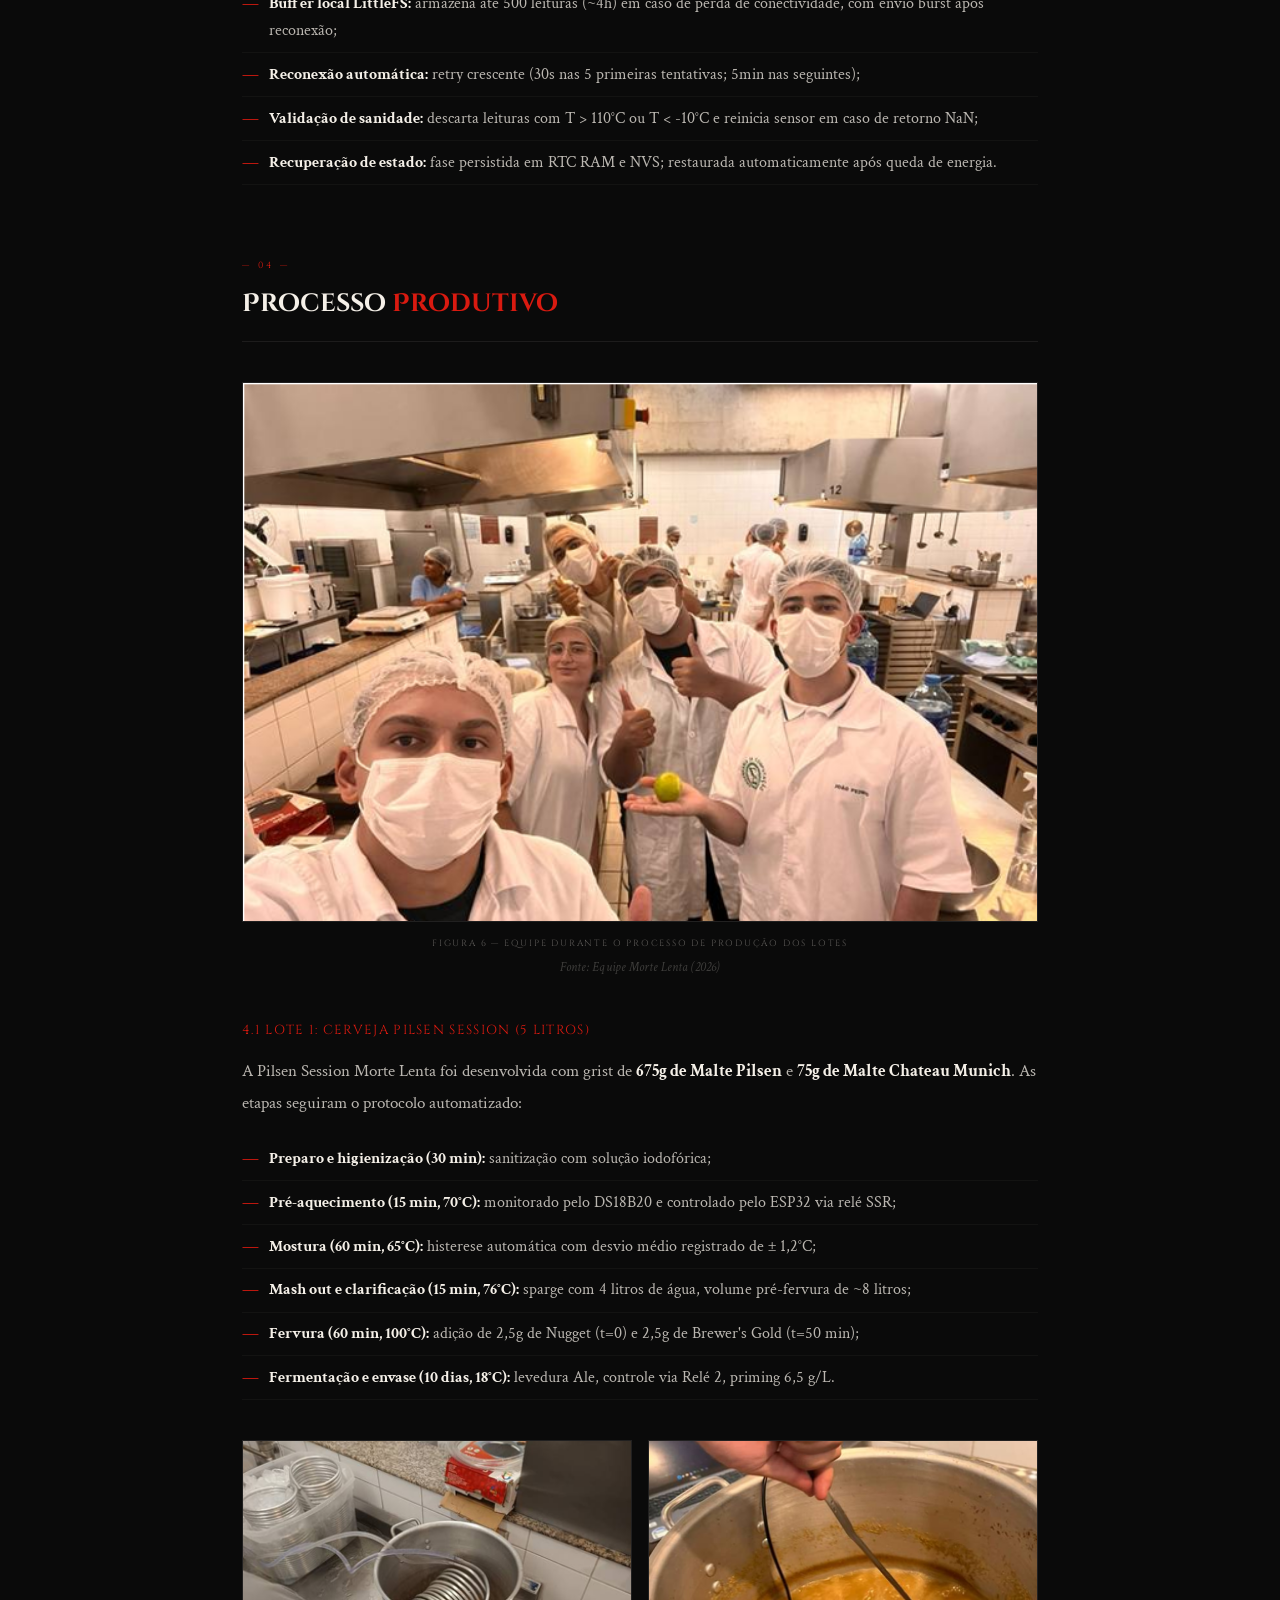
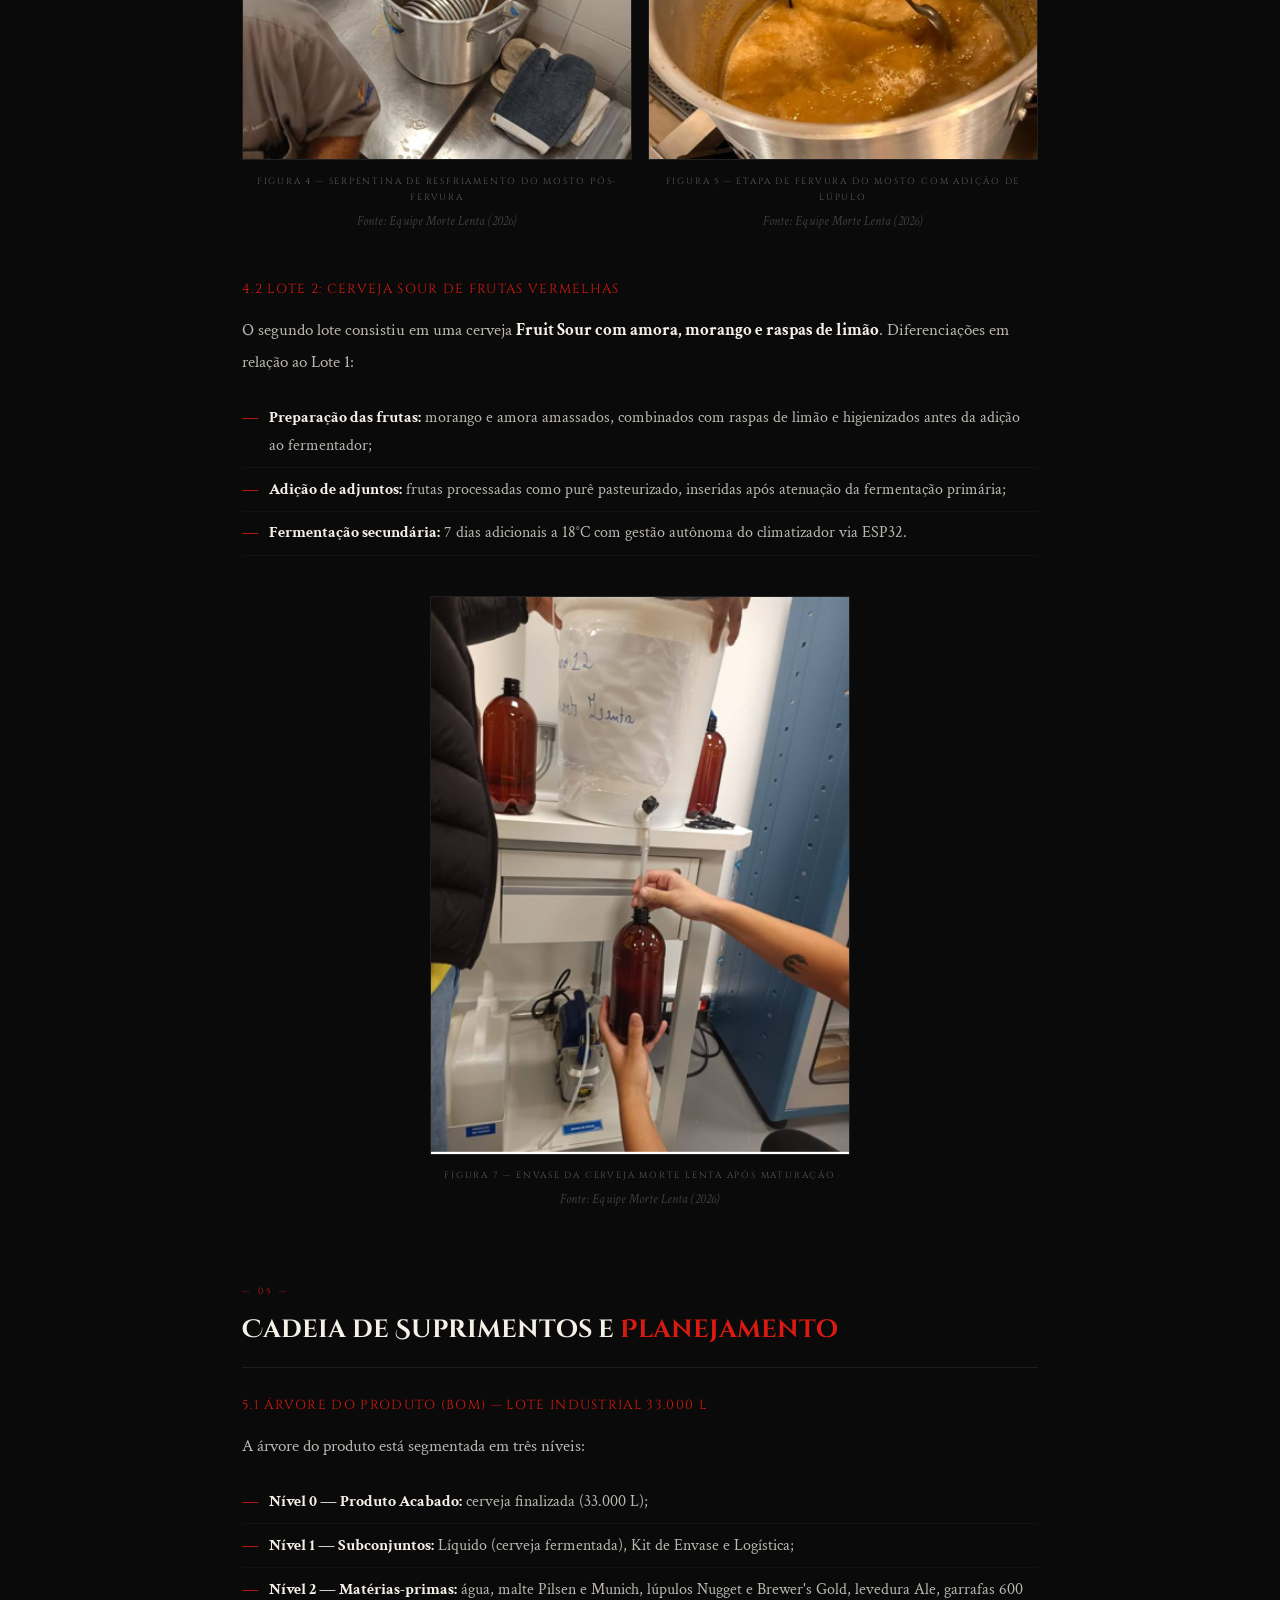
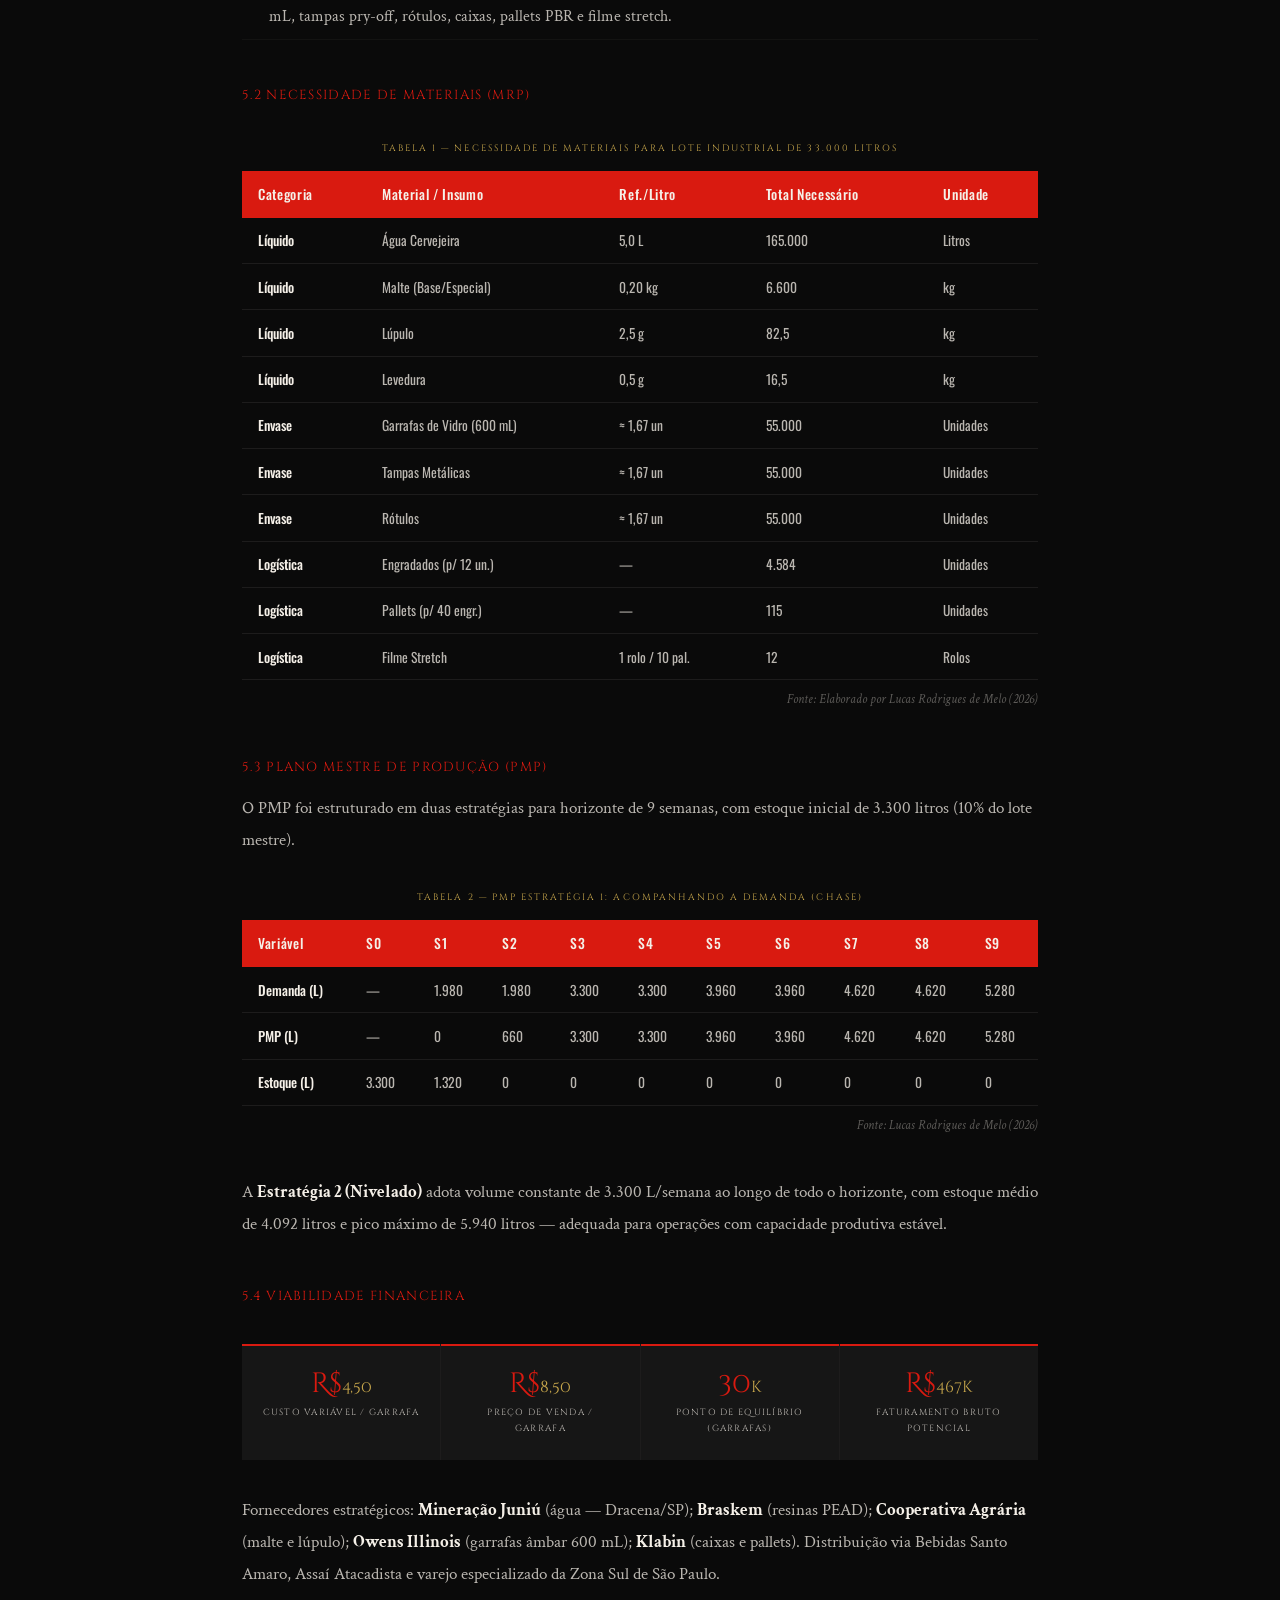
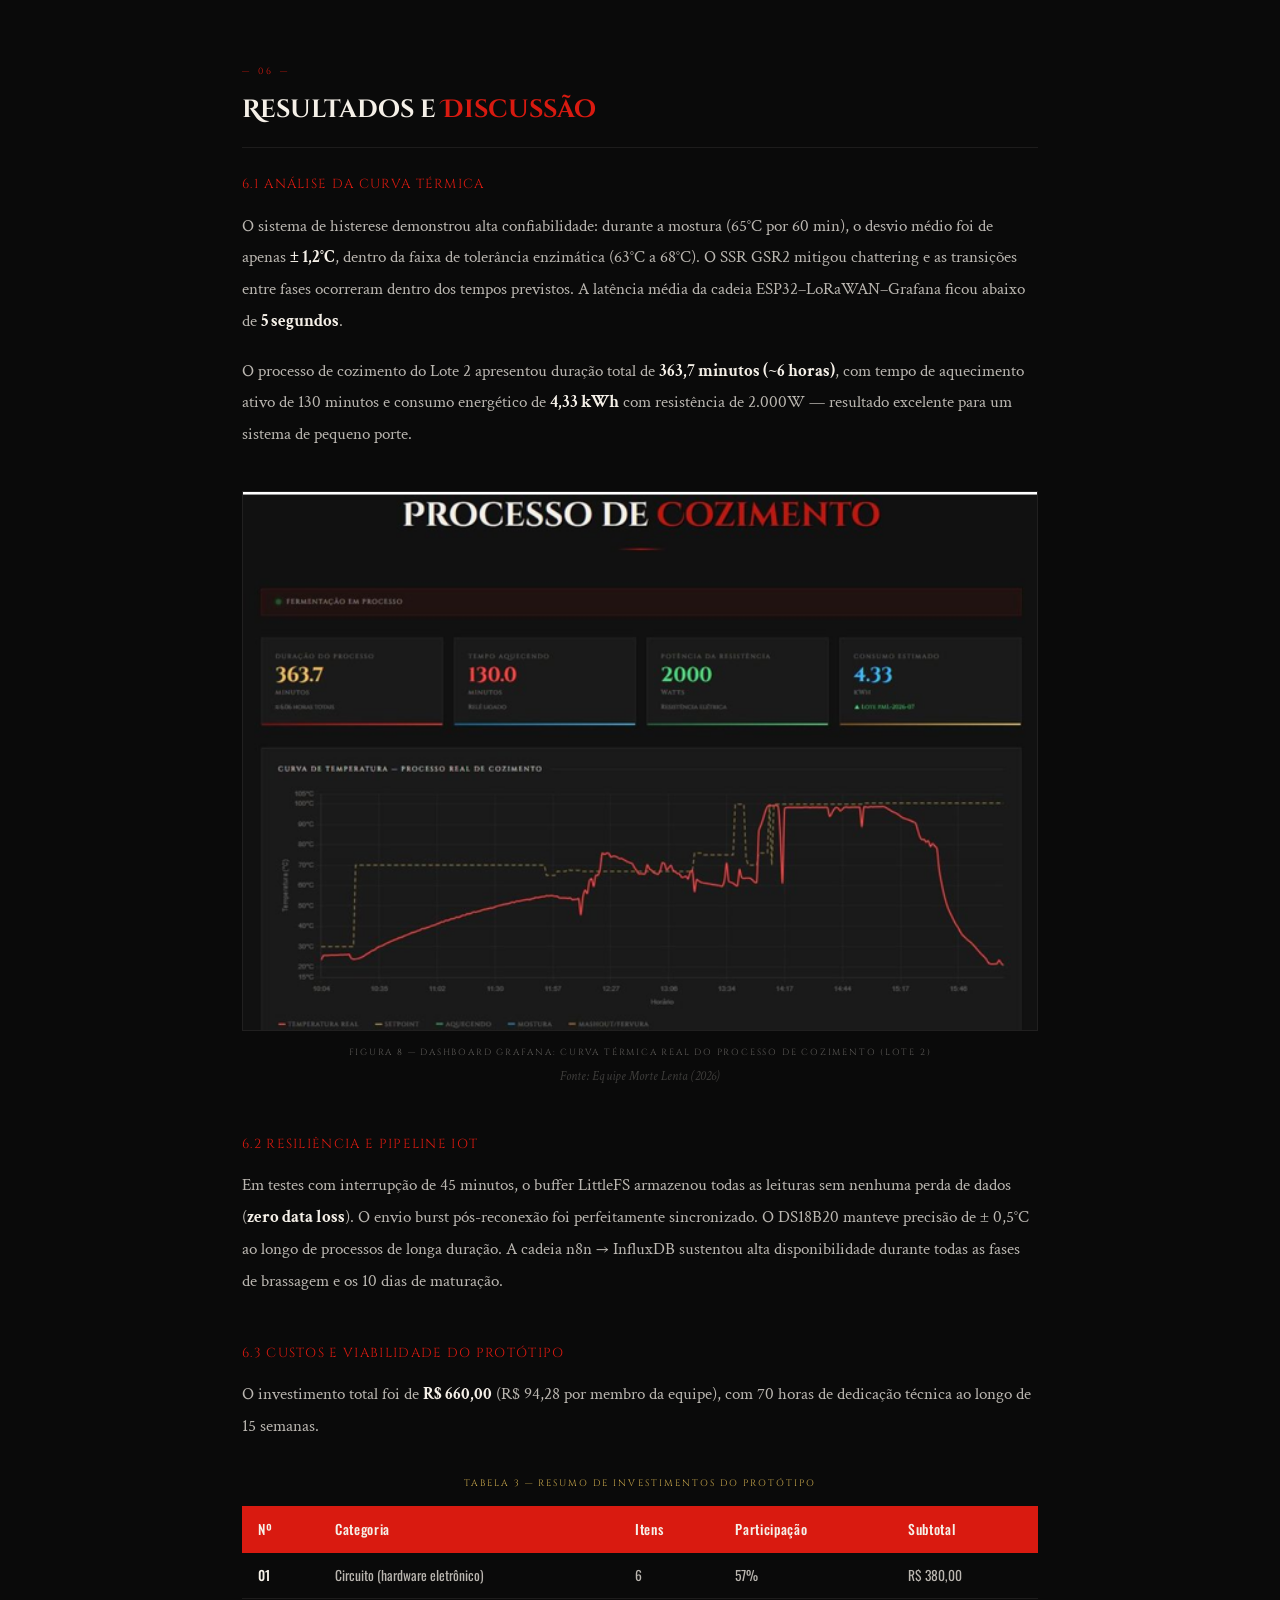
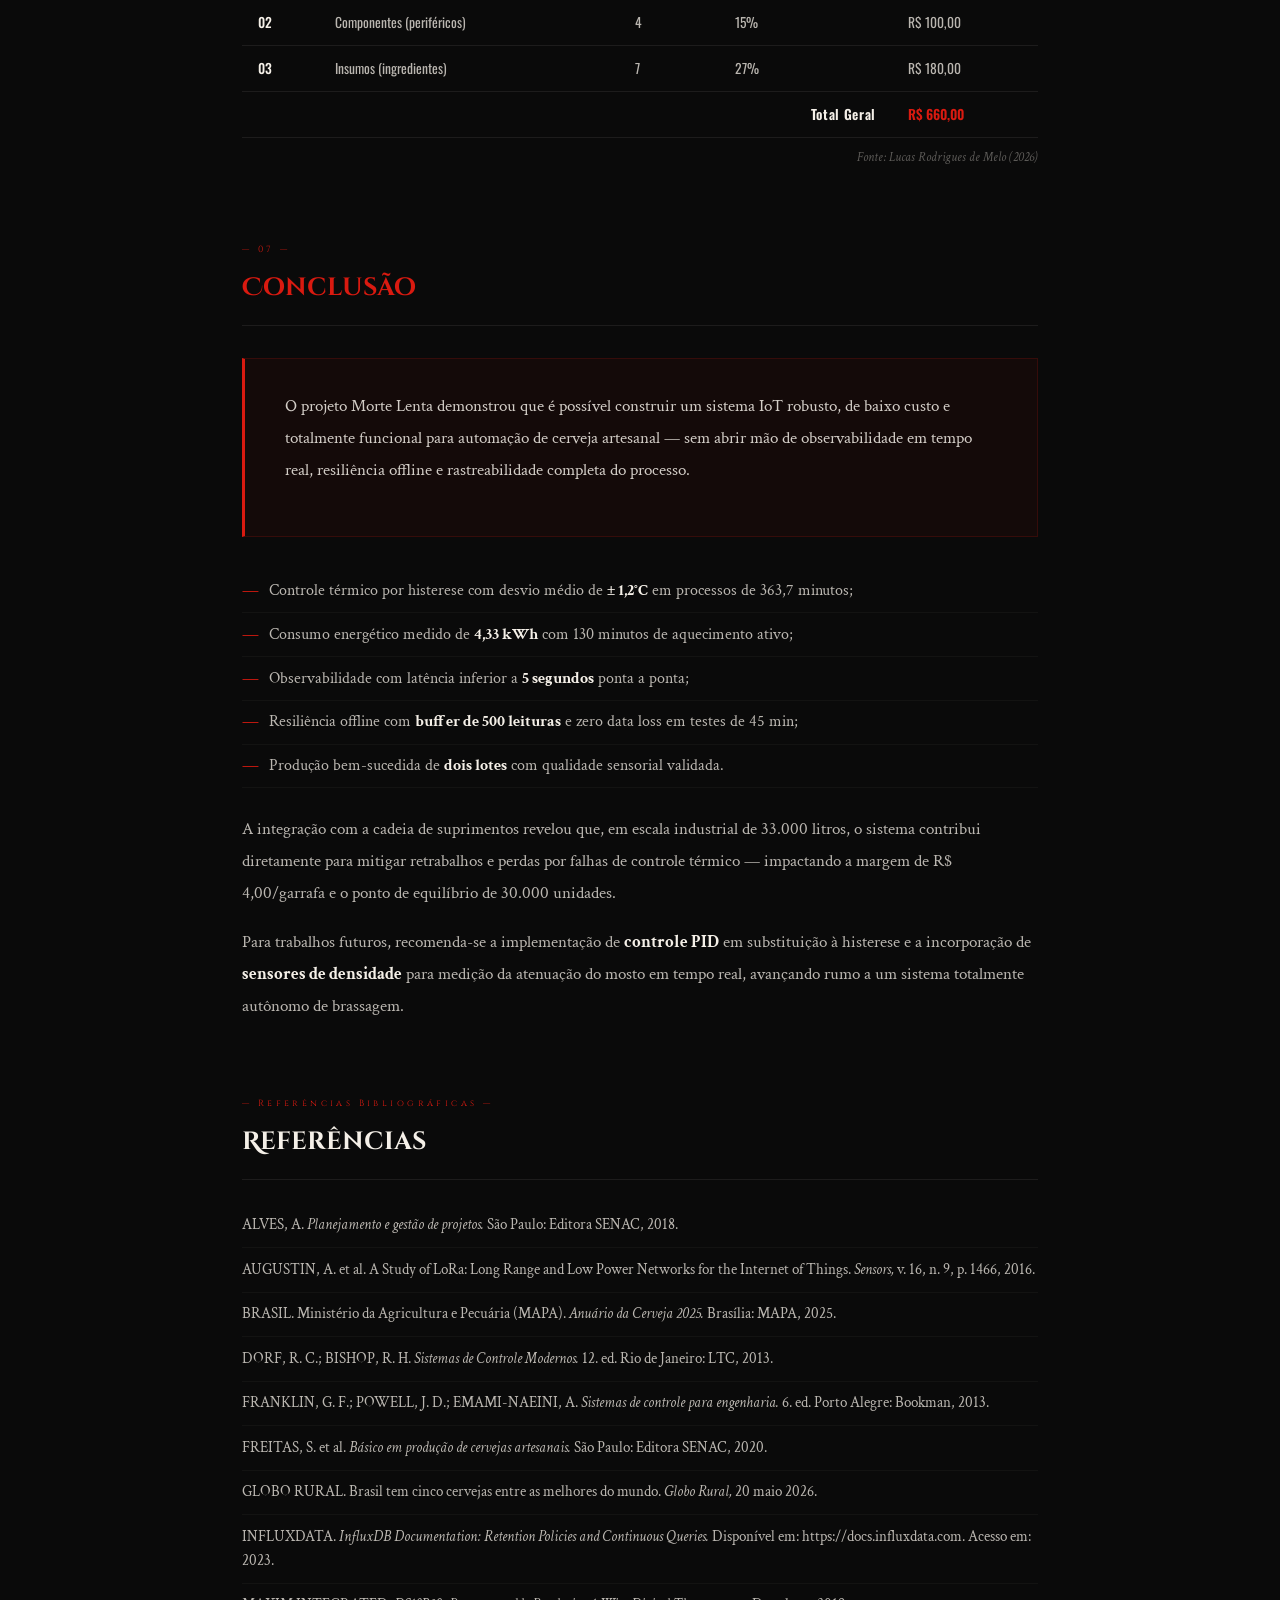
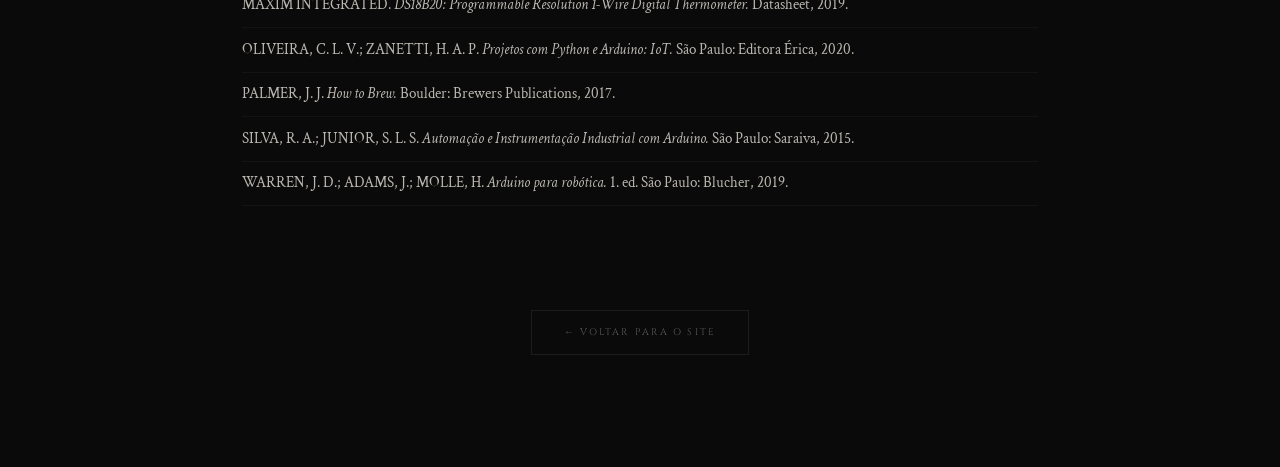
==== commit 4eceb4ce: "Update artigo.html" ====
--- a/artigo.html
+++ b/artigo.html
@@ -35,19 +35,24 @@
     z-index: 100;
     background: rgba(10,10,10,0.97);
     border-bottom: 1px solid var(--borda);
-    transform: none !important;
-    opacity: 1 !important;
+    backdrop-filter: blur(12px);
+    transition: transform 0.4s ease, opacity 0.4s ease;
   }
   .header-top {
     display: flex;
     align-items: center;
     justify-content: space-between;
-    padding: 0.9rem 3rem;
-    height: auto !important;
-  }
-  .header-logo img { height: 52px !important; }
-  .header-left, .header-right { display: flex !important; flex: 1; align-items: center; }
+    padding: 0 2.5rem;
+    height: 80px;
+  }
+  .header-left, .header-right {
+    flex: 1;
+    display: flex;
+    align-items: center;
+  }
   .header-right { justify-content: flex-end; }
+  .header-logo { text-align: center; flex: 0 0 auto; }
+  .header-logo img { height: 52px; width: auto; object-fit: contain; display: block; }
   .header-left a, .header-right a {
     font-family: 'Cinzel', serif;
     font-size: 0.6rem;
@@ -59,12 +64,12 @@
   }
   .header-left a:hover, .header-right a:hover { color: var(--vermelho); }
   nav {
+    background: #0d0d0d;
+    border-top: 1px solid rgba(255,255,255,0.04);
     display: flex;
     justify-content: center;
-    gap: 2.5rem;
-    padding: 0.6rem 3rem;
-    border-top: 1px solid var(--borda);
-    flex-wrap: nowrap !important;
+    gap: 2rem;
+    padding: 0.6rem 2rem;
     overflow-x: auto;
     scrollbar-width: none;
   }
@@ -72,16 +77,17 @@
   nav a {
     font-family: 'Cinzel', serif;
     font-size: 0.62rem;
-    letter-spacing: 0.2em;
-    text-transform: uppercase;
-    color: var(--cinza-fraco);
+    letter-spacing: 0.15em;
+    text-transform: uppercase;
+    color: rgba(245,240,232,0.5);
     text-decoration: none;
     transition: color 0.2s;
     white-space: nowrap;
-    padding: 0.4rem 0;
-    border-bottom: none !important;
-  }
-  nav a:hover, nav a.active { color: var(--vermelho); }
+    flex-shrink: 0;
+    border-bottom: 2px solid transparent;
+    padding: 0.3rem 0;
+  }
+  nav a:hover, nav a.active { color: var(--vermelho); border-bottom-color: var(--vermelho); }
 
   /* ── HERO ── */
   .artigo-hero {
@@ -534,15 +540,19 @@
 
   /* ── RESPONSIVE ── */
   @media (max-width: 768px) {
-    /* Hero — padding suficiente para o header do site (150px mobile) */
-    .artigo-hero { padding: 165px 1rem 2.5rem; min-height: auto; }
+    .header-top { padding: 0 1rem; height: 56px; }
+    .header-logo img { height: 36px; }
+    .header-right { display: none; }
+    nav { gap: 0; padding: 0; justify-content: flex-start; }
+    nav a { font-size: 0.5rem; letter-spacing: 0.1em; padding: 0.5rem 0.75rem 0.4rem; }
+
+    .artigo-hero { padding: 100px 1rem 2.5rem; min-height: auto; }
     .hero-eyebrow { font-size: 0.5rem; letter-spacing: 0.18em; margin-bottom: 0.8rem; }
     .hero-title { font-size: clamp(0.9rem, 4.5vw, 1.2rem); }
     .hero-rule { margin: 1rem auto; }
     .hero-subtitulo { font-size: 0.9rem; margin-bottom: 1.2rem; }
     .kw { font-size: 0.46rem; padding: 0.25rem 0.55rem; }
 
-    /* Autores */
     .autores-section { padding: 1.8rem 0.8rem; }
     .autores-grid { grid-template-columns: 1fr 1fr; }
     .autores-ultima-linha .autor-card { width: 50%; }
@@ -550,7 +560,6 @@
     .autor-nome { font-size: 0.6rem; }
     .autor-role { font-size: 0.55rem; }
 
-    /* Corpo */
     .artigo-body { padding: 2rem 1rem 4rem; }
     .resumo-block { padding: 1.2rem; }
     .resumo-texto { font-size: 0.96rem; }
@@ -563,8 +572,8 @@
     .figura-bloco.figura-retrato img { max-width: 100%; }
     .destaque-grid { grid-template-columns: 1fr 1fr; }
     .destaque-val { font-size: 1.3rem; }
-    .tabela-wrapper { margin: 1.5rem -0.2rem; }
-    table { font-size: 0.7rem; }
+    .tabela-wrapper { margin: 1.5rem 0; overflow-x: auto; }
+    table { font-size: 0.7rem; min-width: 500px; }
     thead th, tbody td { padding: 0.45rem 0.5rem; }
     .conclusao-box { padding: 1.2rem; }
     .arq-flow { flex-direction: column; align-items: center; }
@@ -572,7 +581,10 @@
   }
 
   @media (max-width: 480px) {
-    .artigo-hero { padding: 175px 0.8rem 2rem; }
+    .header-top { height: 50px; }
+    .header-logo img { height: 30px; }
+    nav a { font-size: 0.45rem; padding: 0.45rem 0.6rem; }
+    .artigo-hero { padding: 92px 0.8rem 2rem; }
     .hero-title { font-size: clamp(0.85rem, 5vw, 1.05rem); }
     .autor-avatar { width: 90px; height: 105px; border-radius: 6px; }
     .artigo-body { padding: 1.5rem 0.8rem 3rem; }
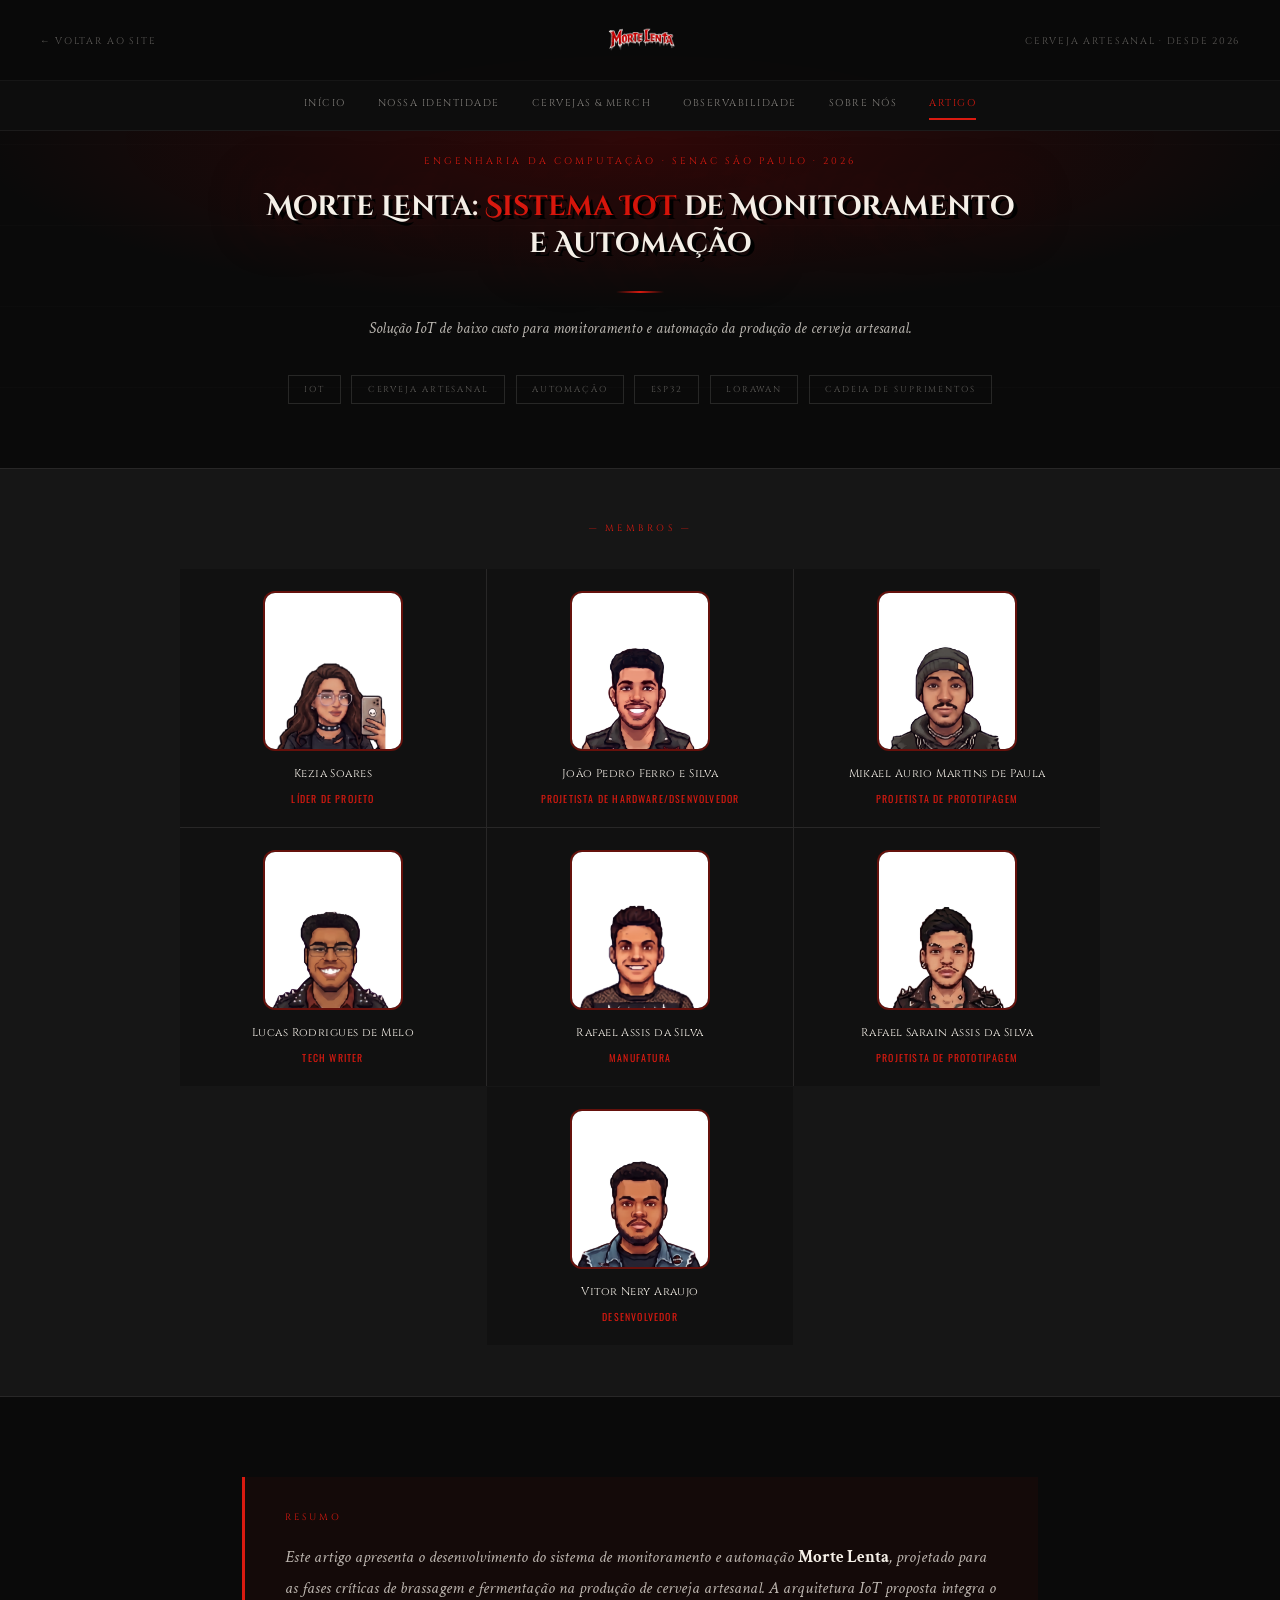
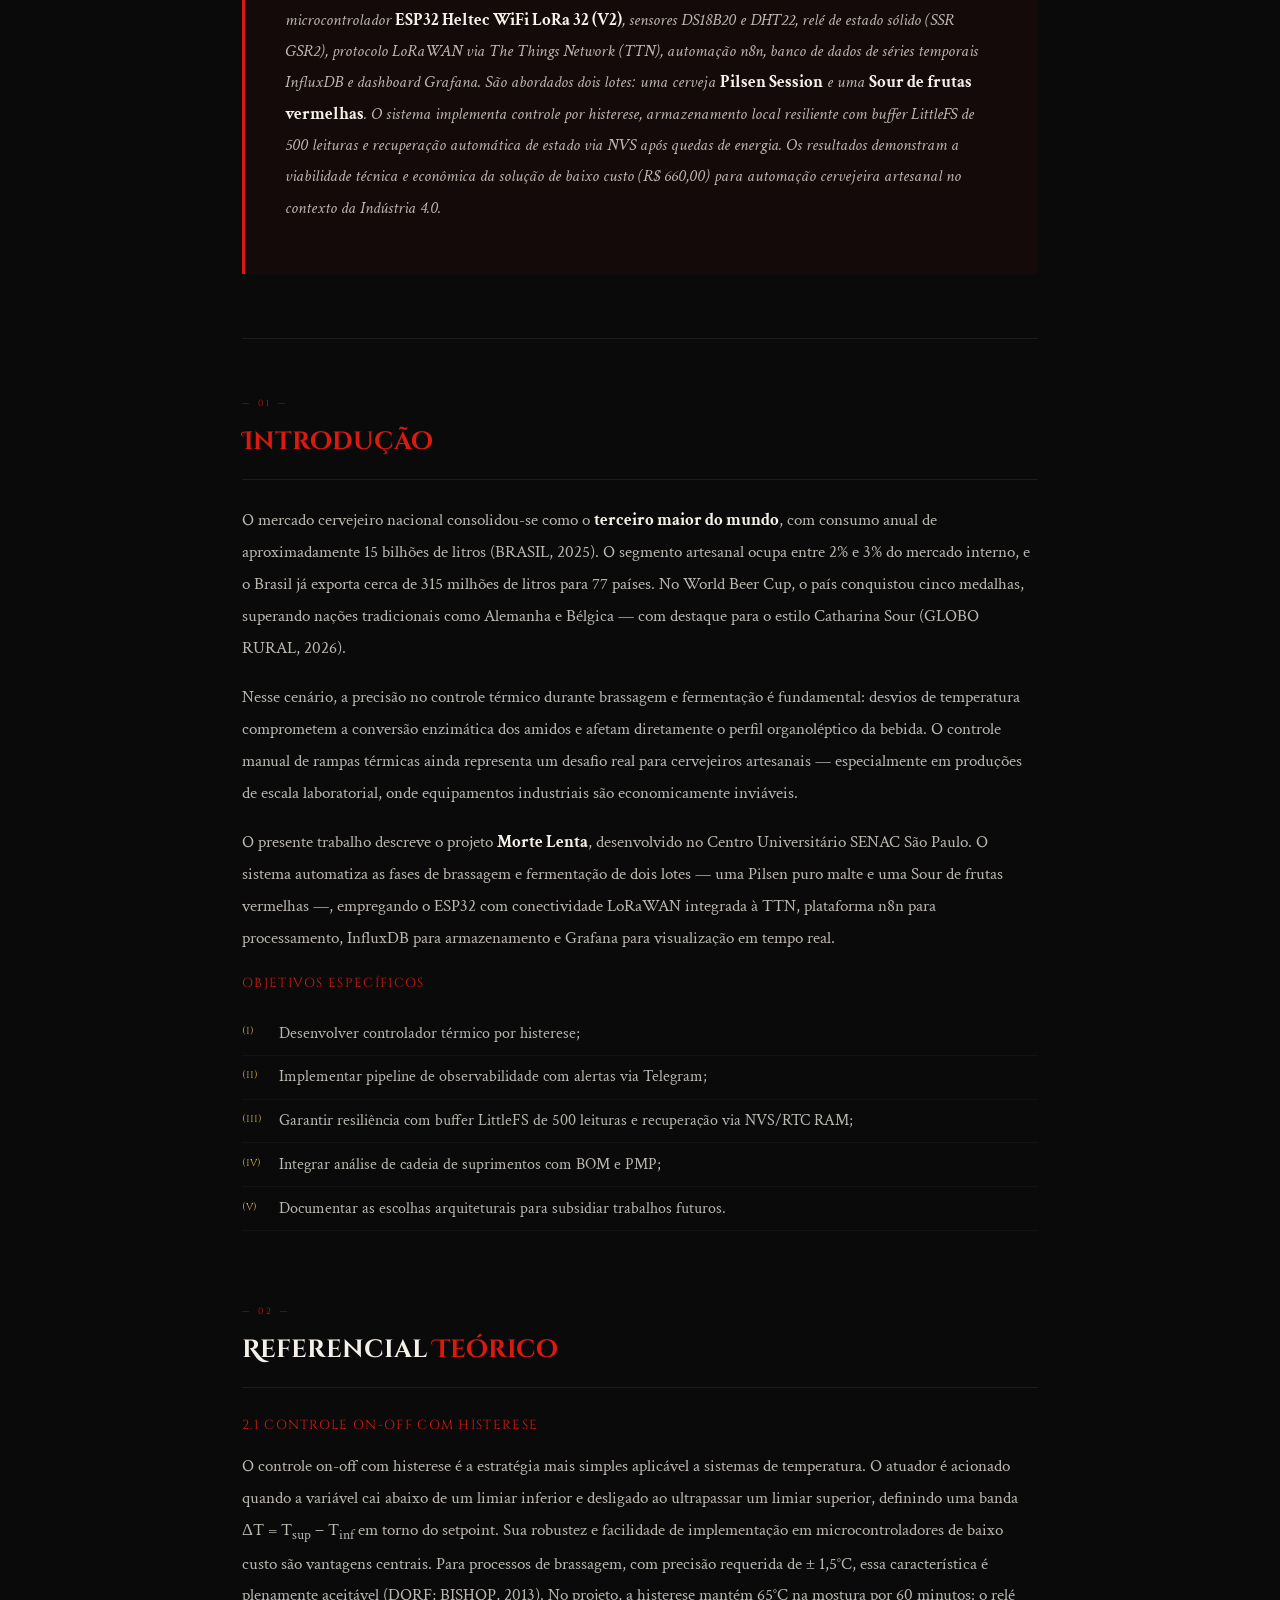
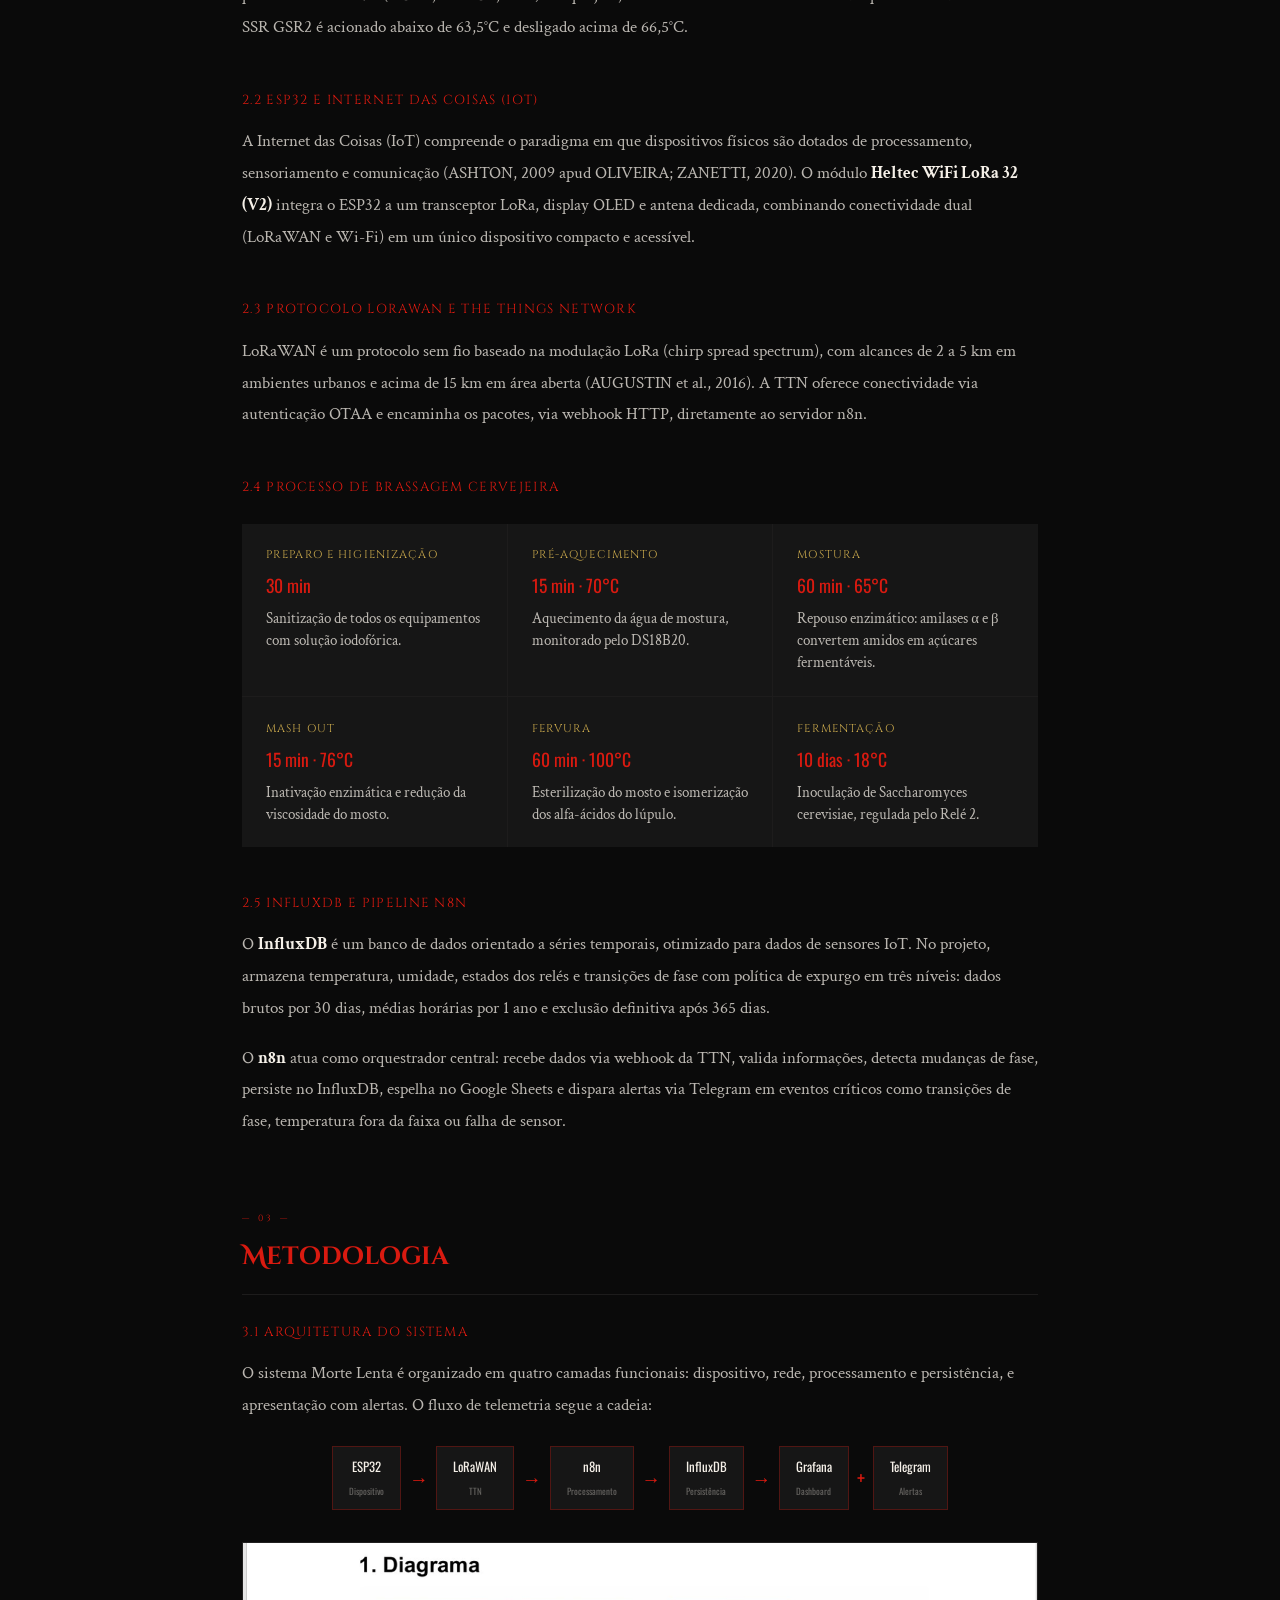
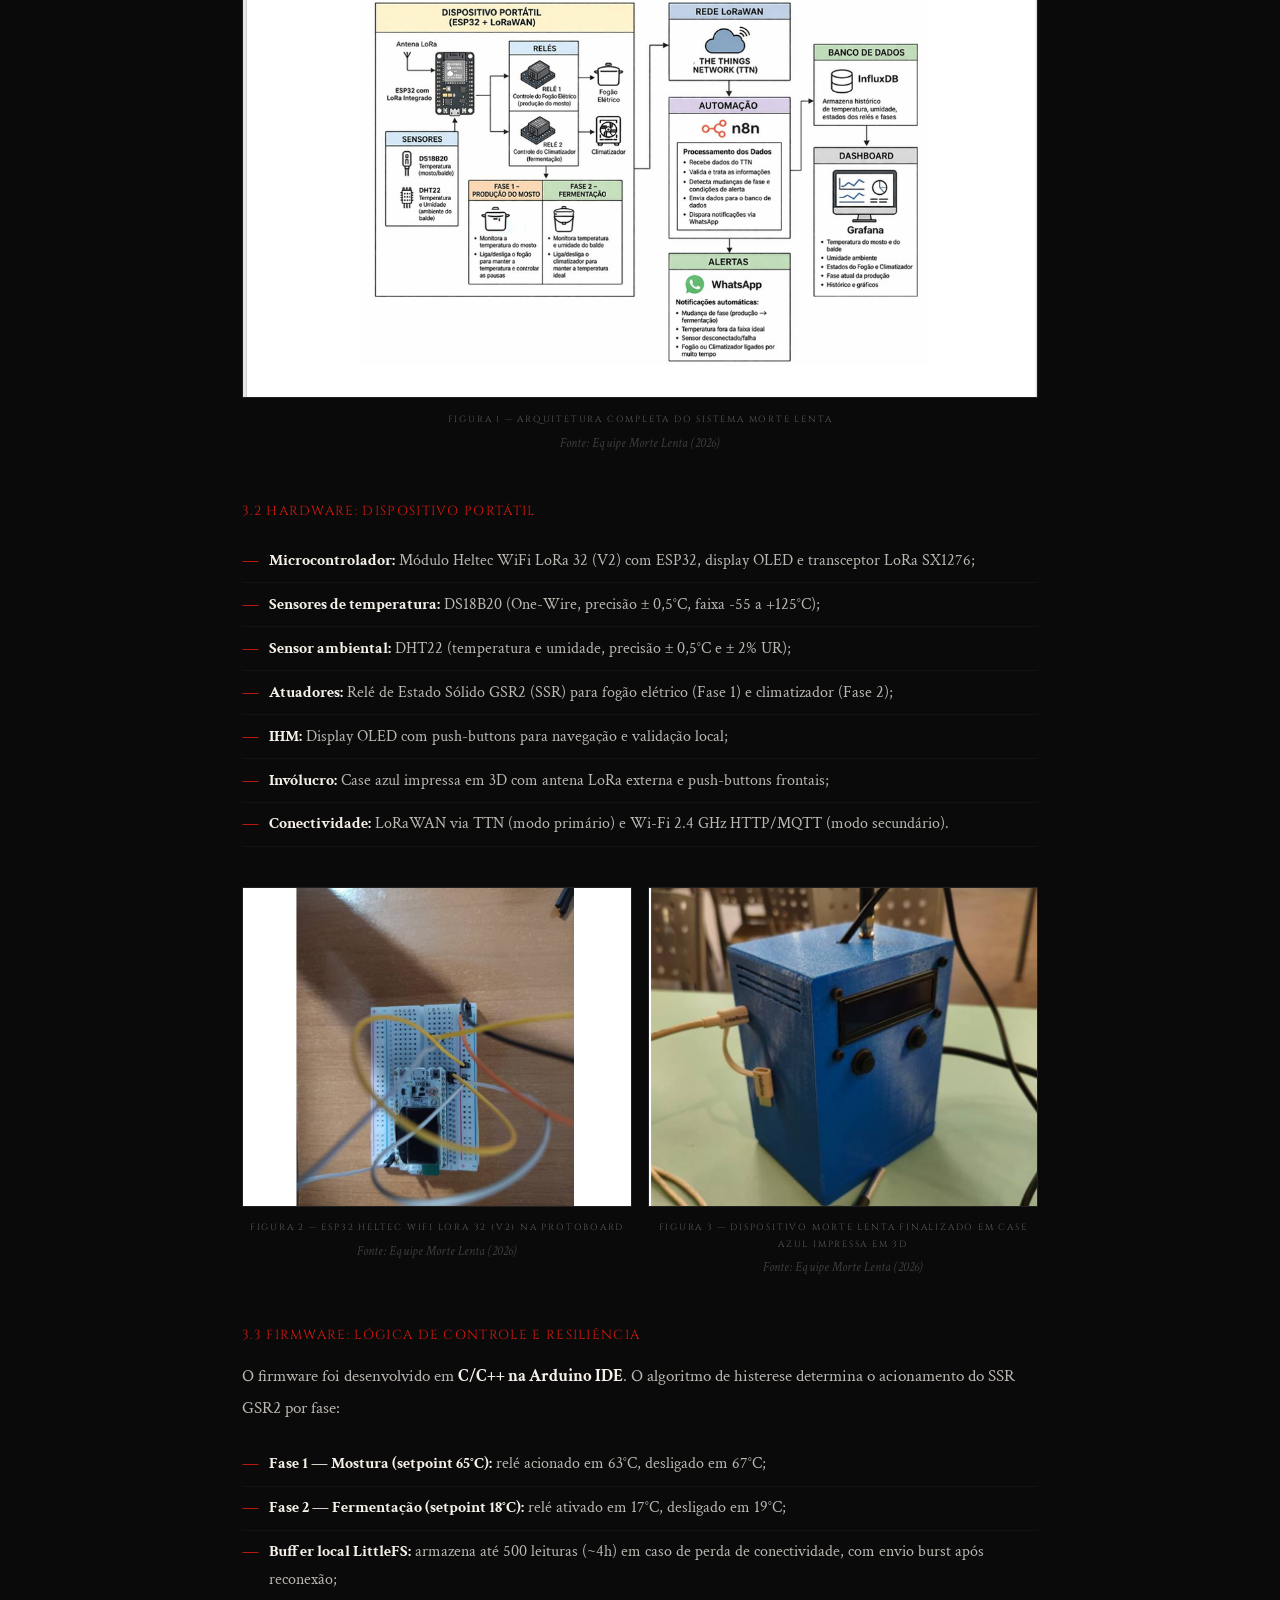
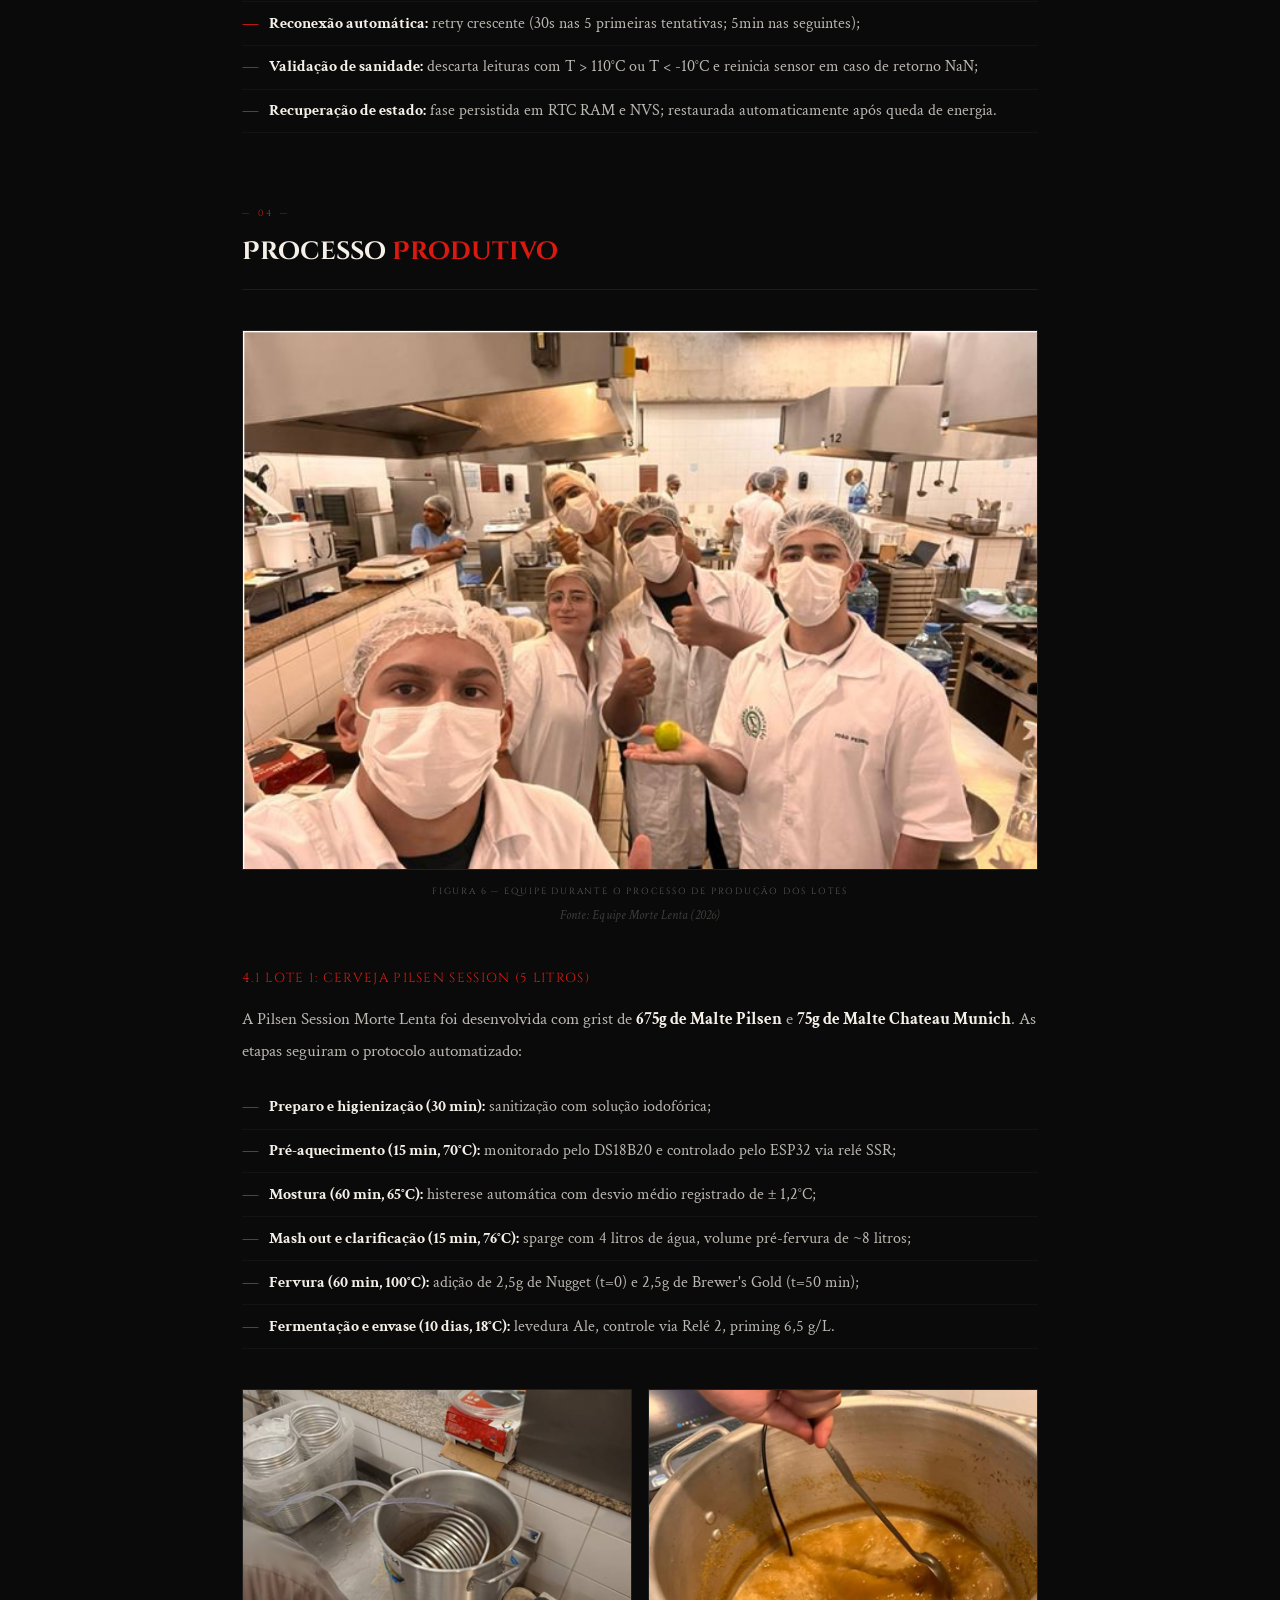
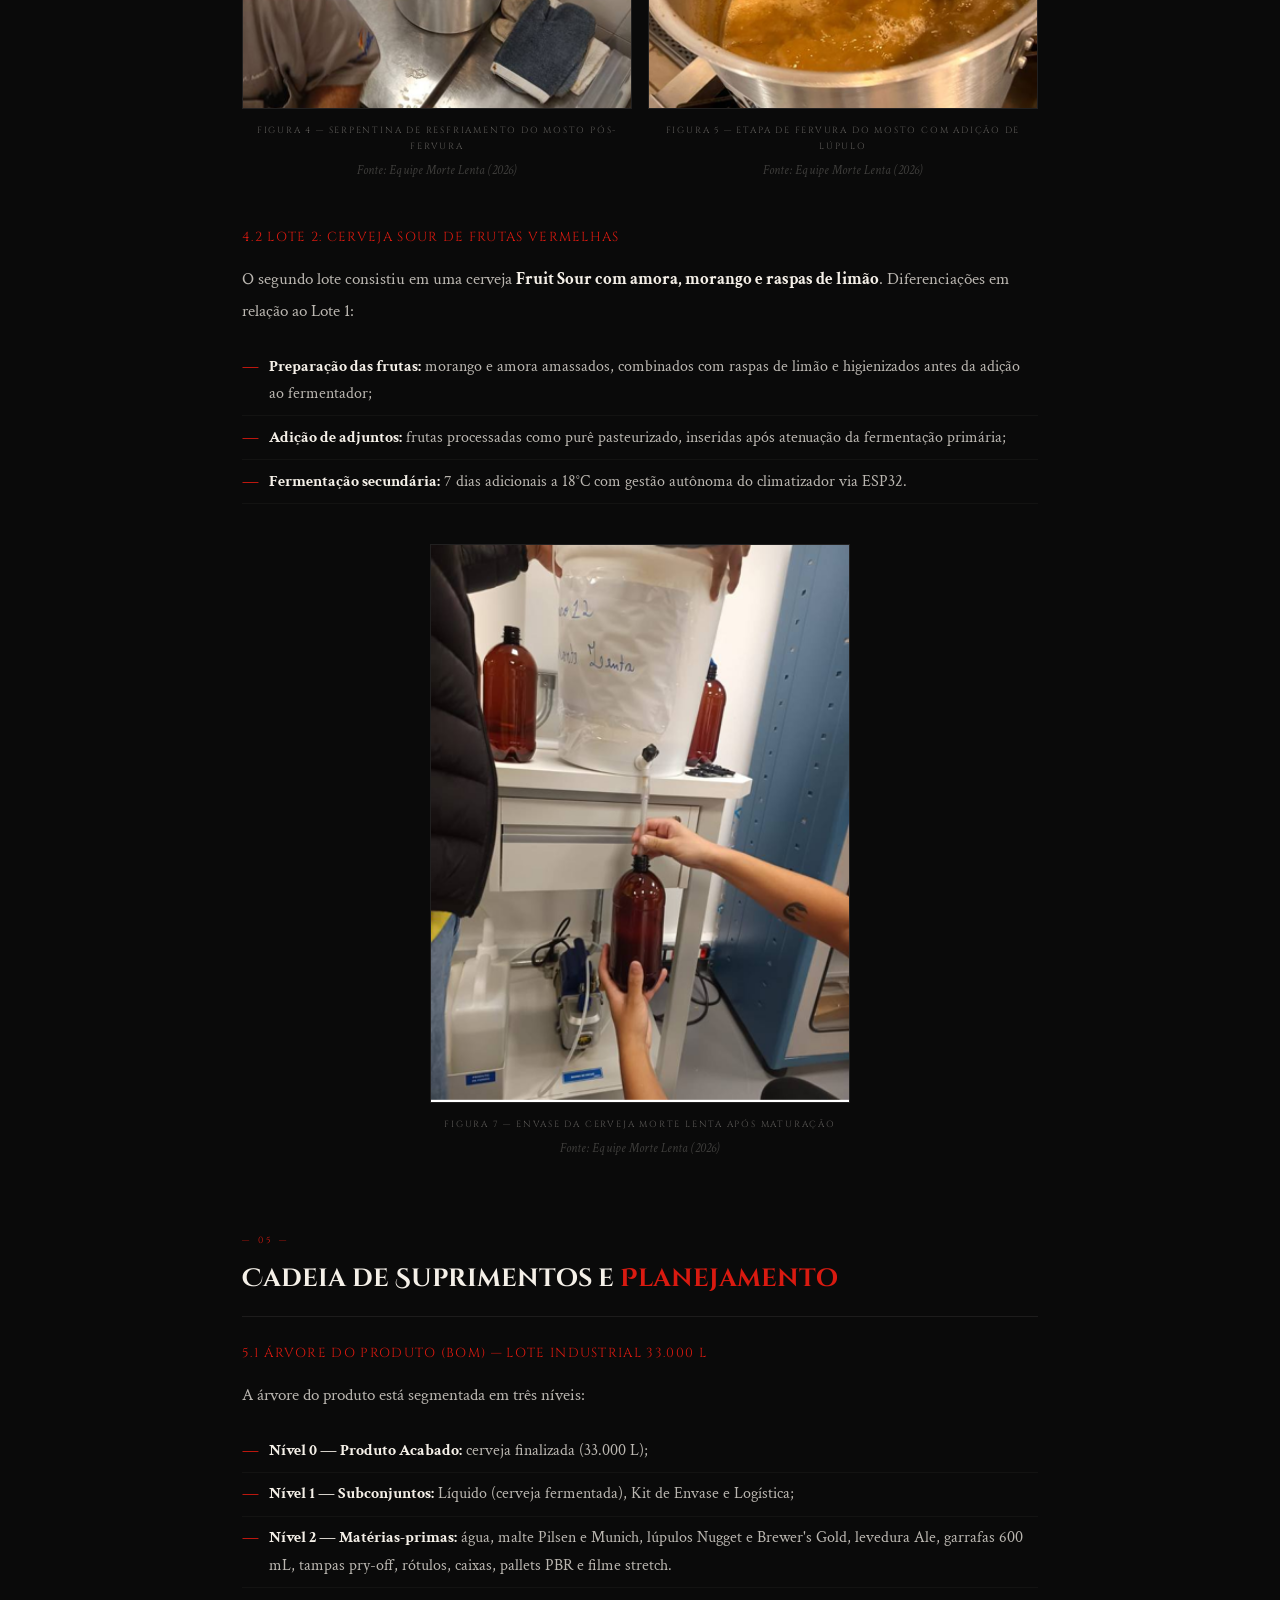
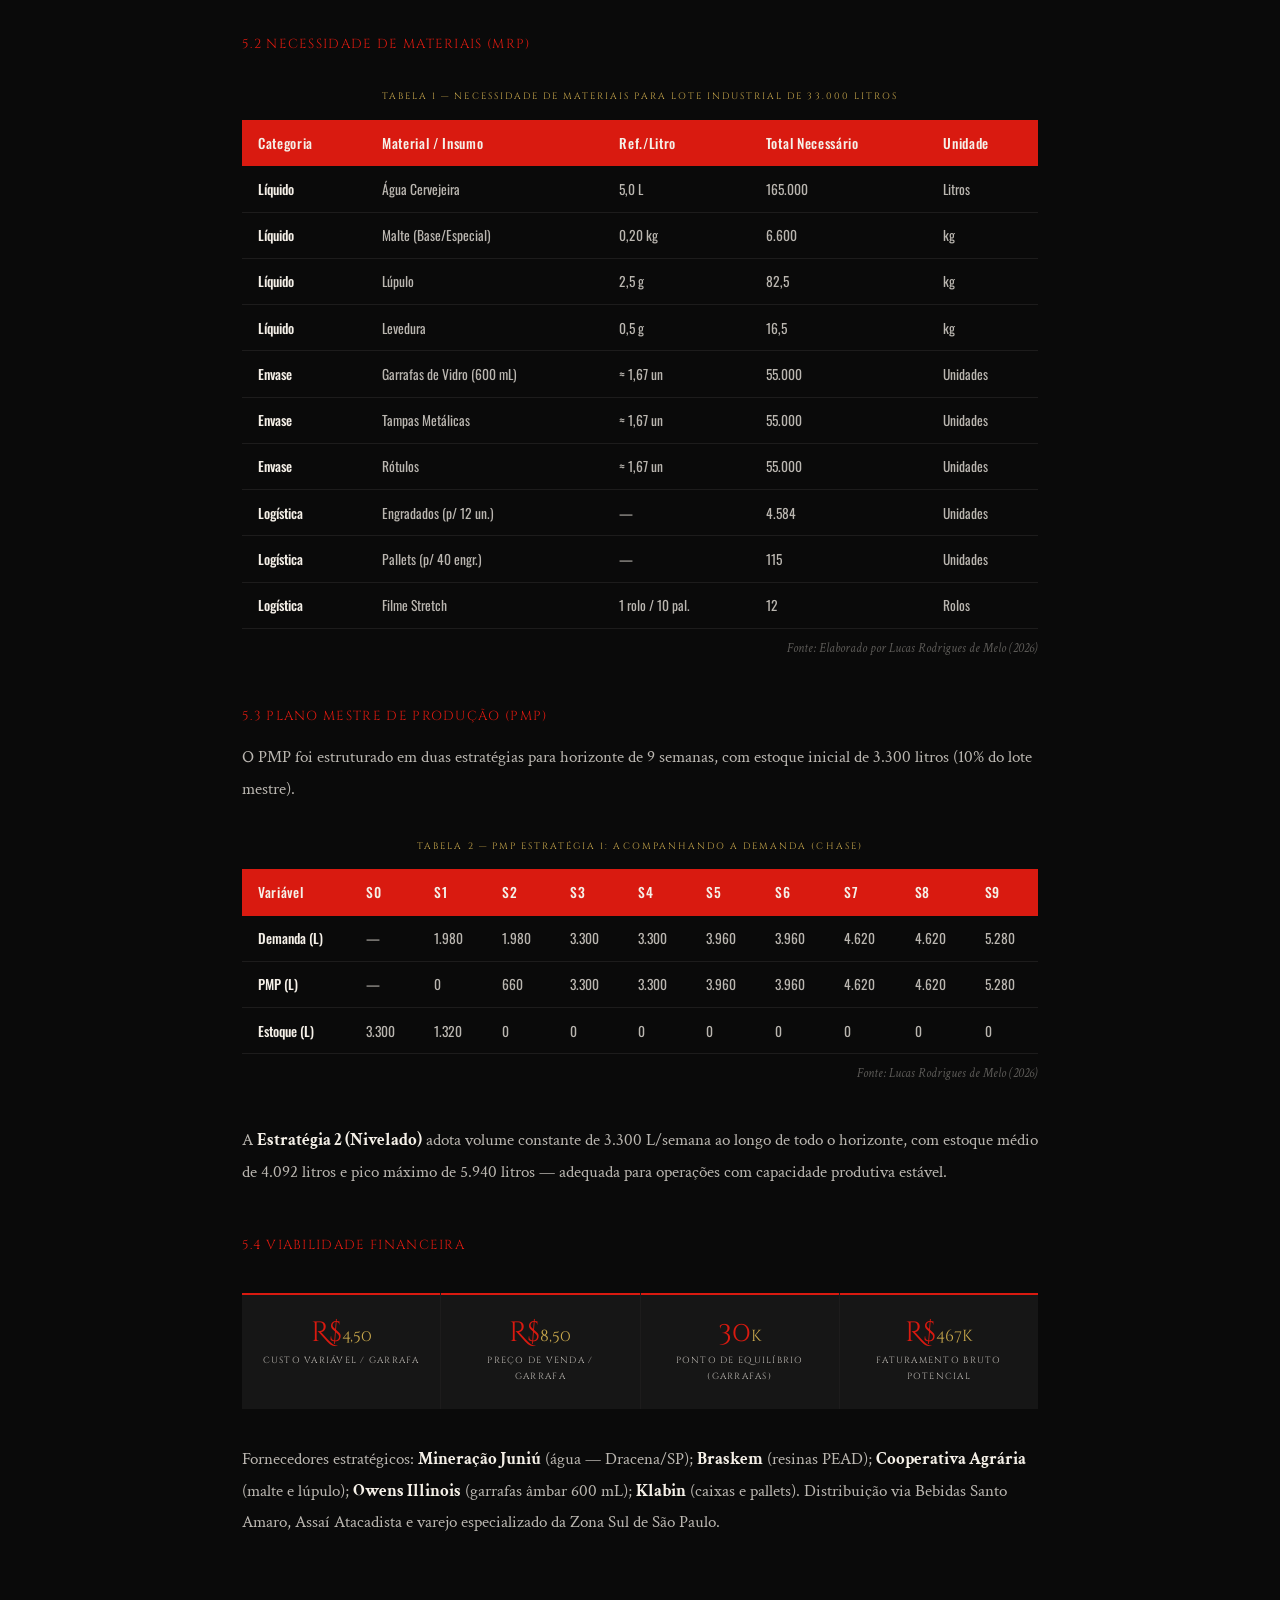
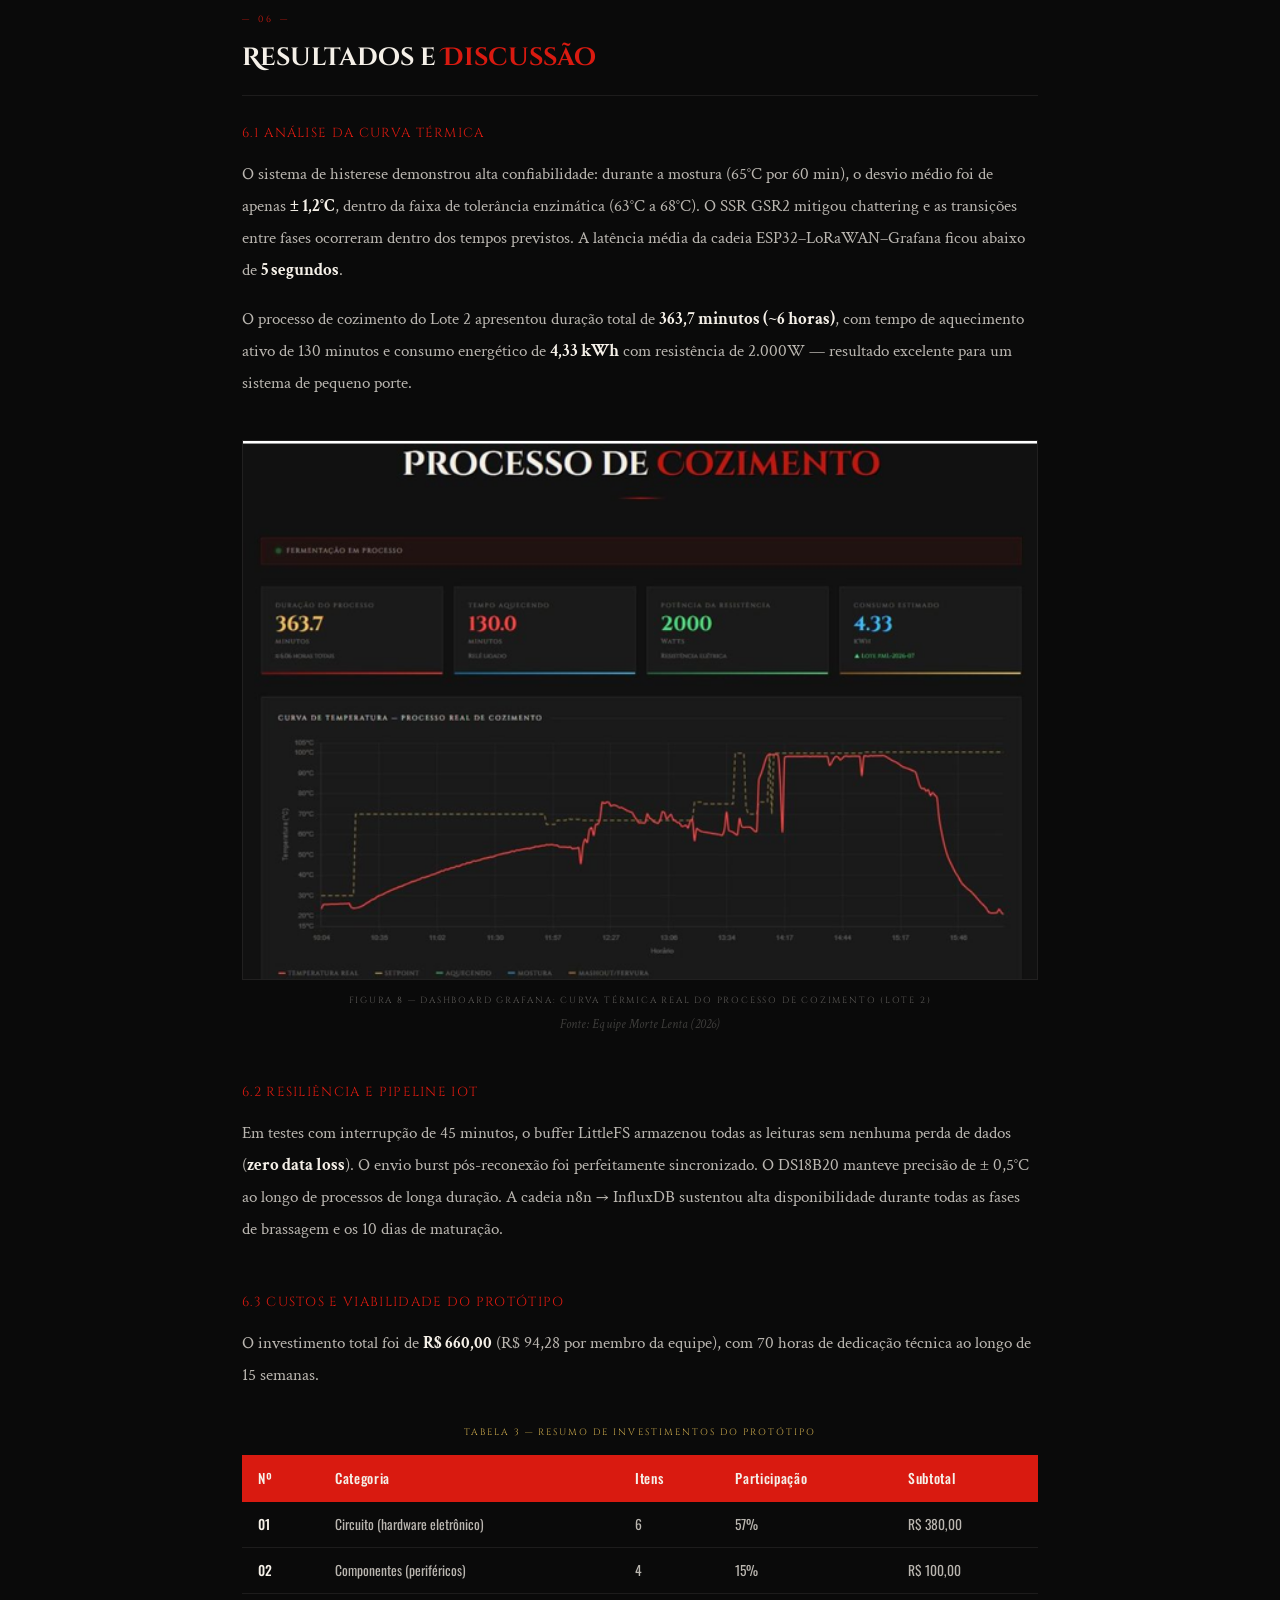
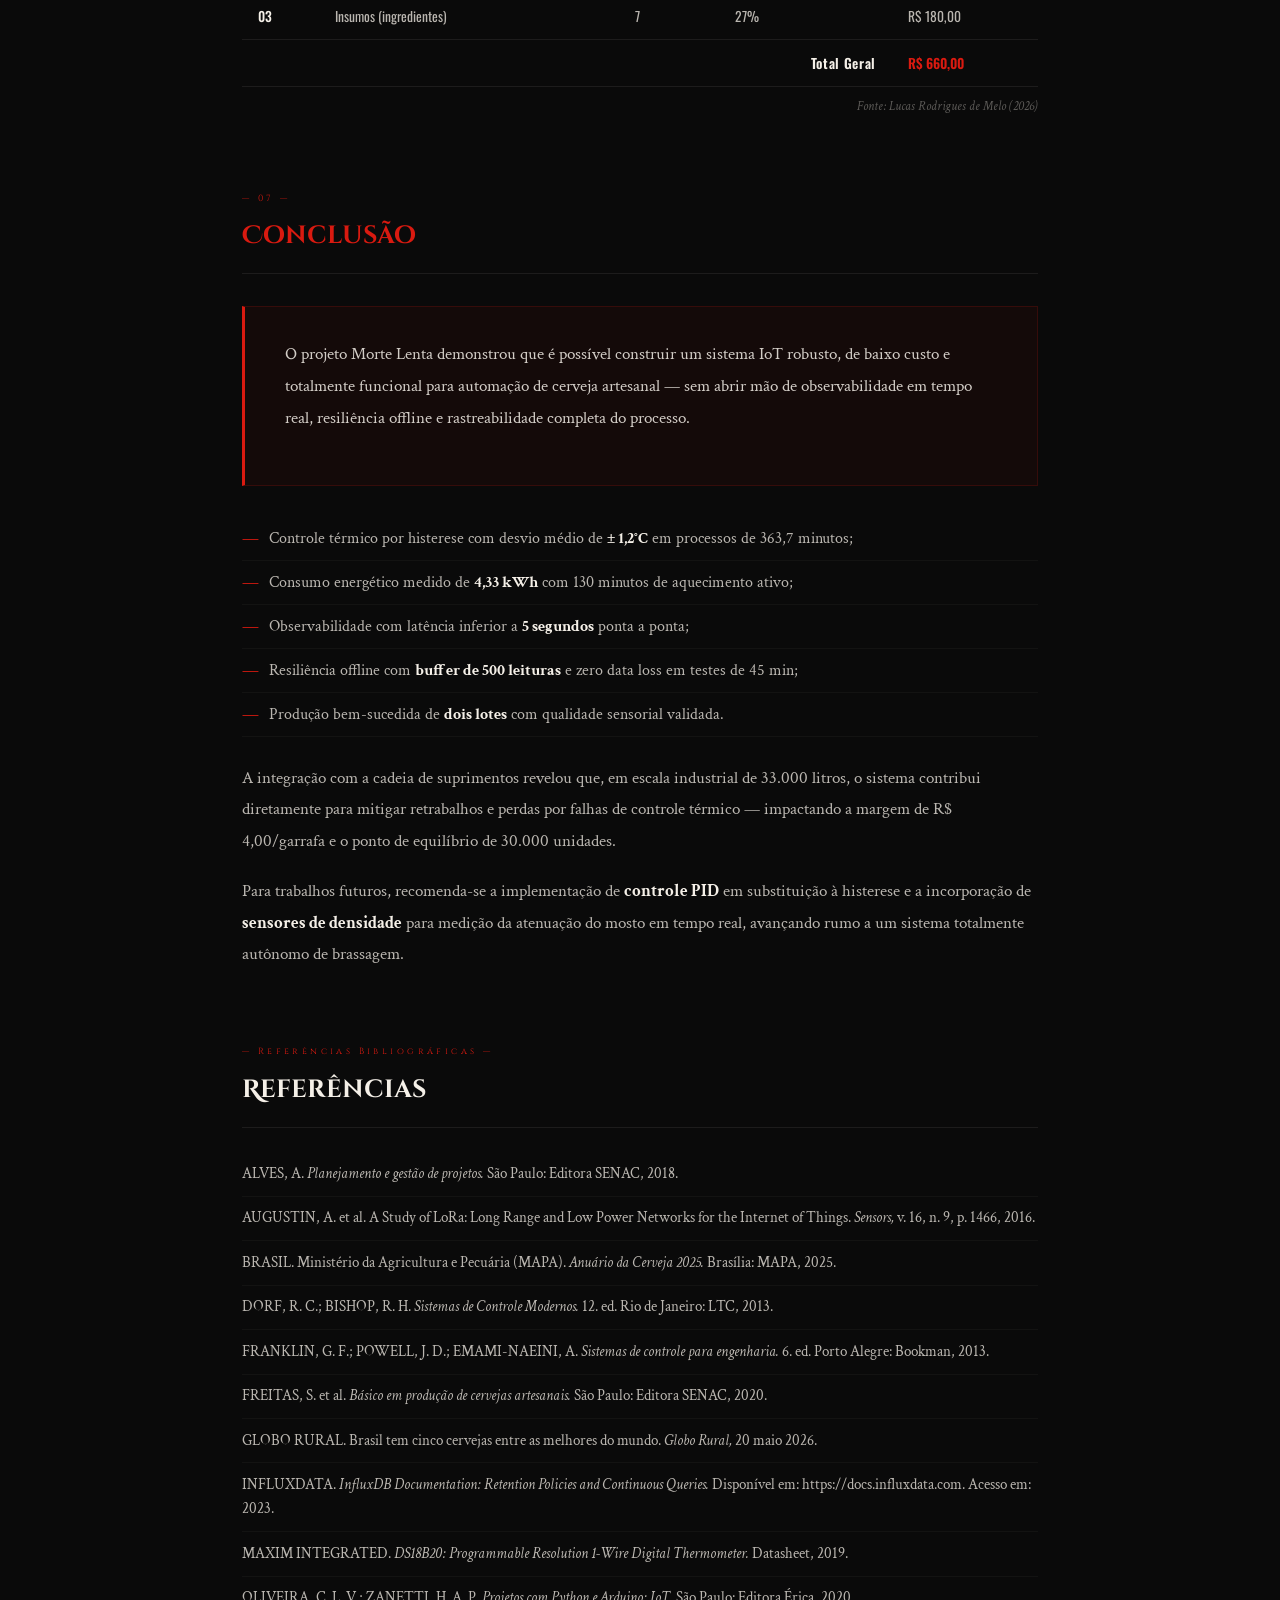
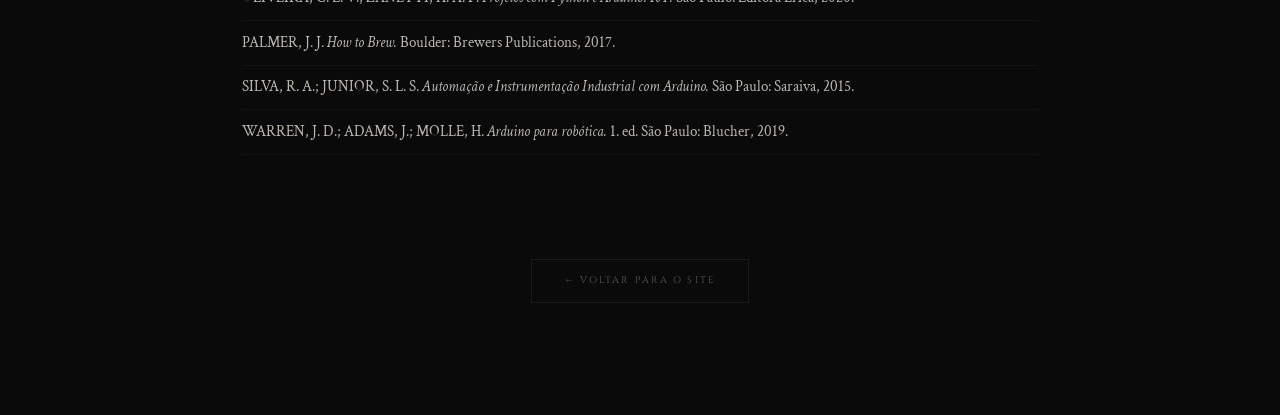
==== commit b41dd7ce: "Update artigo.html" ====
--- a/artigo.html
+++ b/artigo.html
@@ -619,12 +619,11 @@
 
 <!-- HERO -->
 <section class="artigo-hero" id="artigo-hero-section">
-  <div class="hero-eyebrow">Engenharia da Computação · Centro Universitário SENAC São Paulo · 2026</div>
-  <h1 class="hero-title">Morte Lenta: <em>Sistema IoT</em> de Monitoramento e Automação para Produção de Cerveja Artesanal</h1>
+  <div class="hero-eyebrow">Engenharia da Computação · SENAC São Paulo · 2026</div>
+  <h1 class="hero-title">Morte Lenta: <em>Sistema IoT</em> de Monitoramento e Automação</h1>
   <div class="hero-rule"></div>
   <p class="hero-subtitulo">
-    Uma solução de baixo custo para automação das fases críticas de brassagem e fermentação, integrando ESP32, LoRaWAN, n8n, InfluxDB e Grafana em uma arquitetura IoT de quatro camadas.
-  </p>
+Solução IoT de baixo custo para monitoramento e automação da produção de cerveja artesanal.  </p>
   <div class="hero-keywords">
     <span class="kw">IoT</span>
     <span class="kw">Cerveja Artesanal</span>
@@ -639,7 +638,7 @@
 <!-- AUTORES -->
 <section class="autores-section">
   <div class="autores-inner">
-    <div class="section-eyebrow">— Autores —</div>
+    <div class="section-eyebrow">— Membros —</div>
     <div class="autores-grid">
       <div class="autor-card">
         <img class="autor-avatar" src="Imagens/Kezia.png" alt="Kezia Soares">
@@ -649,7 +648,7 @@
       <div class="autor-card">
         <img class="autor-avatar" src="Imagens/João.png" alt="João Pedro Ferro e Silva">
         <div class="autor-nome">João Pedro Ferro e Silva</div>
-        <div class="autor-role">Projetista de Hardware</div>
+        <div class="autor-role">Projetista de Hardware/Dsenvolvedor</div>
       </div>
       <div class="autor-card">
         <img class="autor-avatar" src="Imagens/Mike.png" alt="Mikael Aurio Martins de Paula">
@@ -669,7 +668,7 @@
       <div class="autor-card">
         <img class="autor-avatar" src="Imagens/Sarain.png" alt="Rafael Sarain Assis da Silva">
         <div class="autor-nome">Rafael Sarain Assis da Silva</div>
-        <div class="autor-role">Desenvolvedor</div>
+        <div class="autor-role">Projetista de Prototipagem</div>
       </div>
     </div>
     <div class="autores-ultima-linha">
